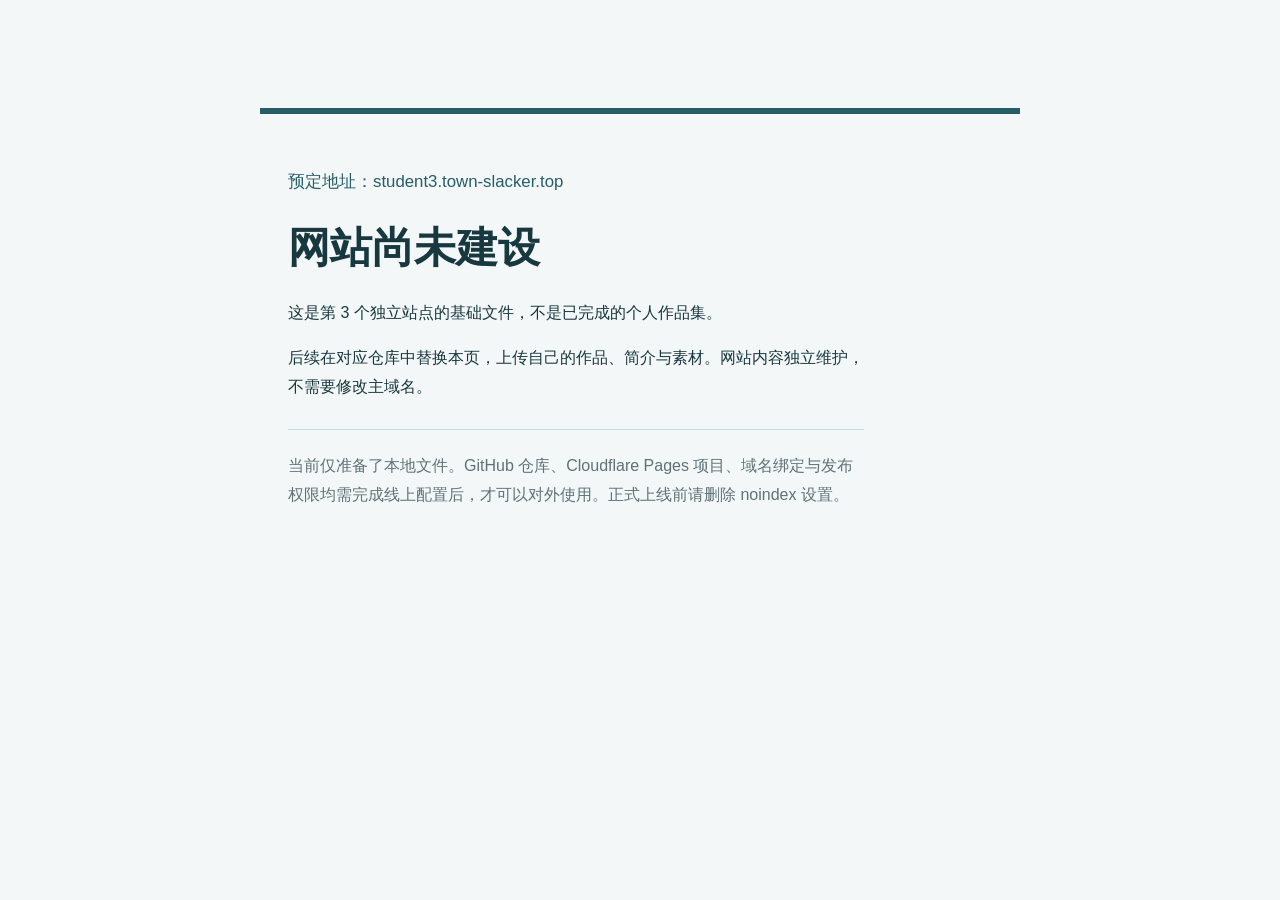
==== index.html @ 085acbd7 "Add index.html" ====
<!doctype html>
<html lang="zh-CN">
<head>
<meta charset="utf-8">
<meta name="viewport" content="width=device-width, initial-scale=1">
<meta name="robots" content="noindex, nofollow">
<title>student3 · 网站待建设</title>
<link rel="icon" href="data:image/svg+xml,%3Csvg xmlns='http://www.w3.org/2000/svg' viewBox='0 0 48 48'%3E%3Crect width='48' height='48' rx='8' fill='%23265d67'/%3E%3Cpath d='M14 14h20v20H14z' fill='%23e9f2f3'/%3E%3C/svg%3E">
<style>
:root{color-scheme:light;--ink:#183840;--muted:#5d7379;--accent:#265d67;--paper:#f3f7f7;--line:#cad9dc}
*{box-sizing:border-box}
body{margin:0;background:var(--paper);color:var(--ink);font-family:"Microsoft YaHei","PingFang SC",sans-serif;line-height:1.8}
main{max-width:760px;margin:12vh auto;padding:36px 28px;border-top:6px solid var(--accent)}
h1{font-size:clamp(1.7rem,5vw,2.6rem);line-height:1.3;margin:24px 0}
p{max-width:36em}.address{overflow-wrap:anywhere;font-size:1.05rem;color:var(--accent)}
.note{padding-top:22px;margin-top:28px;border-top:1px solid var(--line);color:var(--muted)}
@media(max-width:600px){main{margin:7vh 16px;padding:20px 8px}}
</style>
</head>
<body>
<main>
<p class="address">预定地址：student3.town-slacker.top</p>
<h1>网站尚未建设</h1>
<p>这是第 3 个独立站点的基础文件，不是已完成的个人作品集。</p>
<p>后续在对应仓库中替换本页，上传自己的作品、简介与素材。网站内容独立维护，不需要修改主域名。</p>
<p class="note">当前仅准备了本地文件。GitHub 仓库、Cloudflare Pages 项目、域名绑定与发布权限均需完成线上配置后，才可以对外使用。正式上线前请删除 noindex 设置。</p>
</main>
</body>
</html>
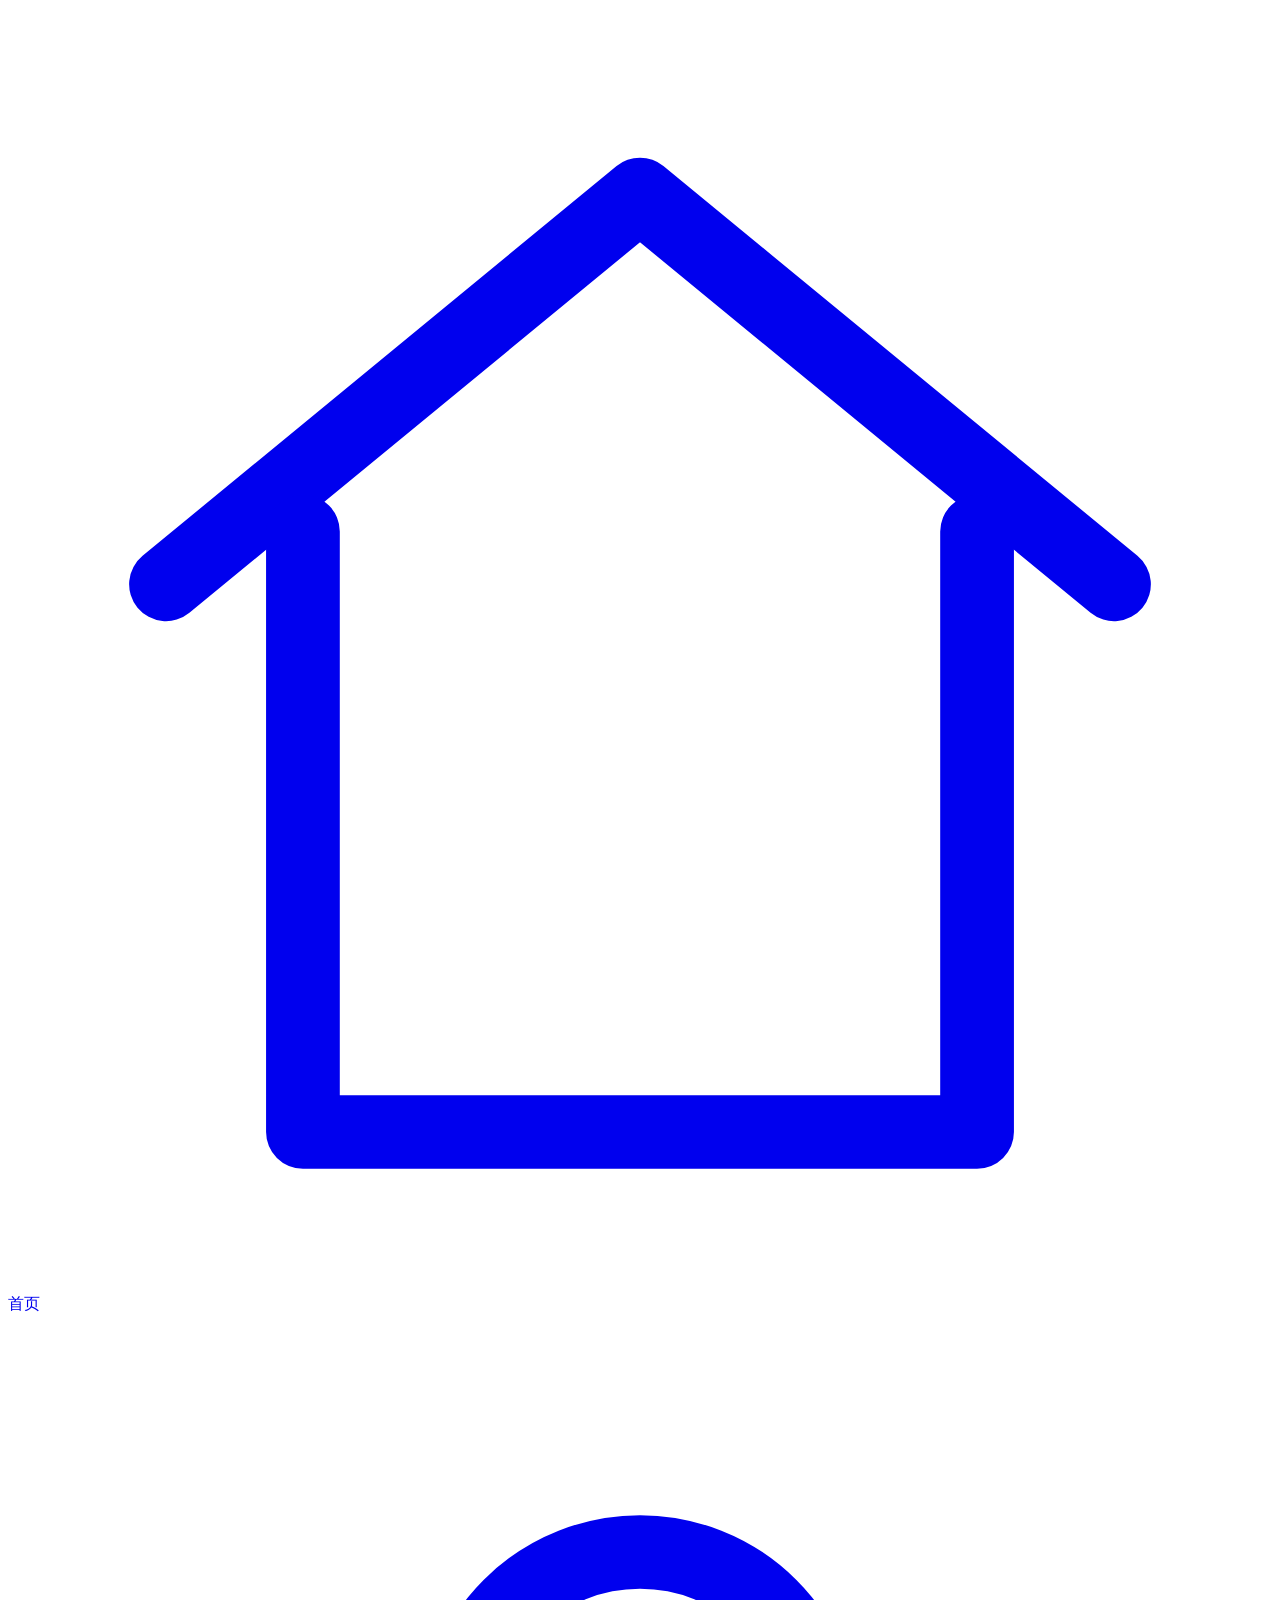
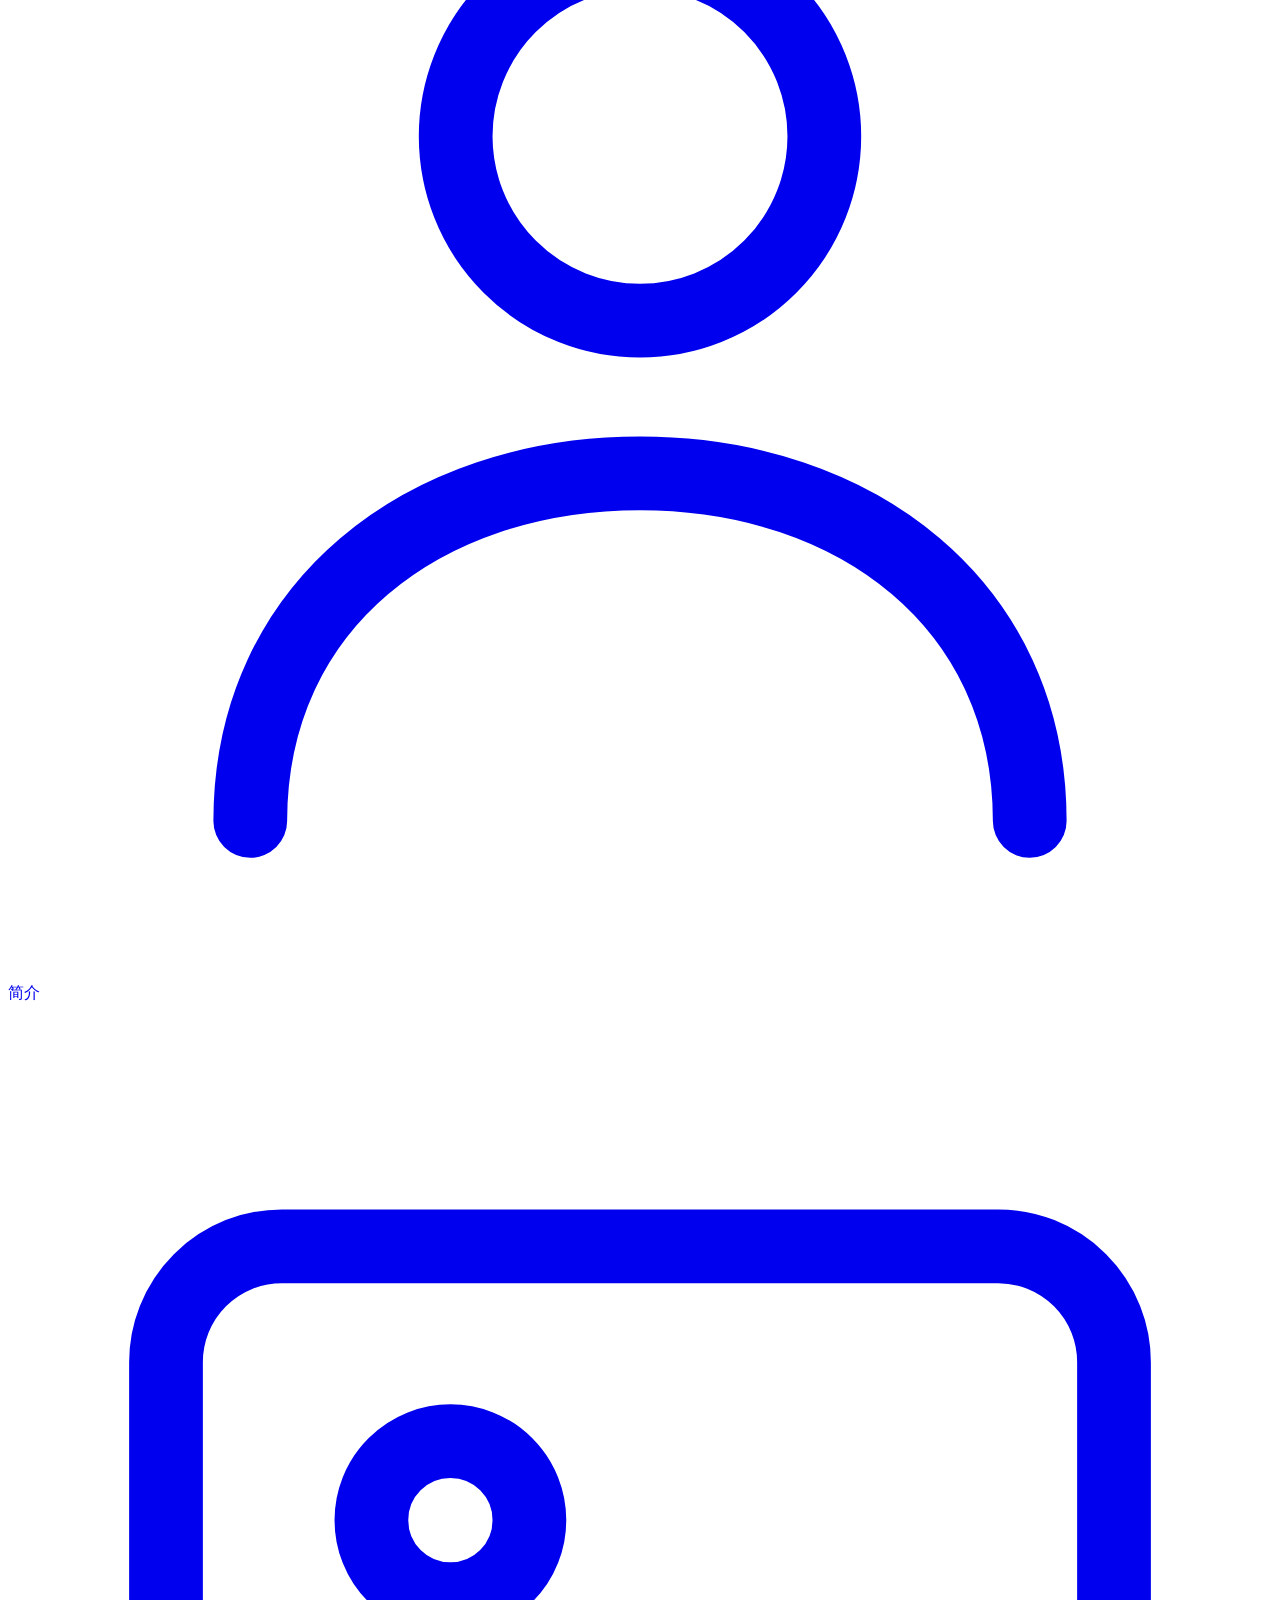
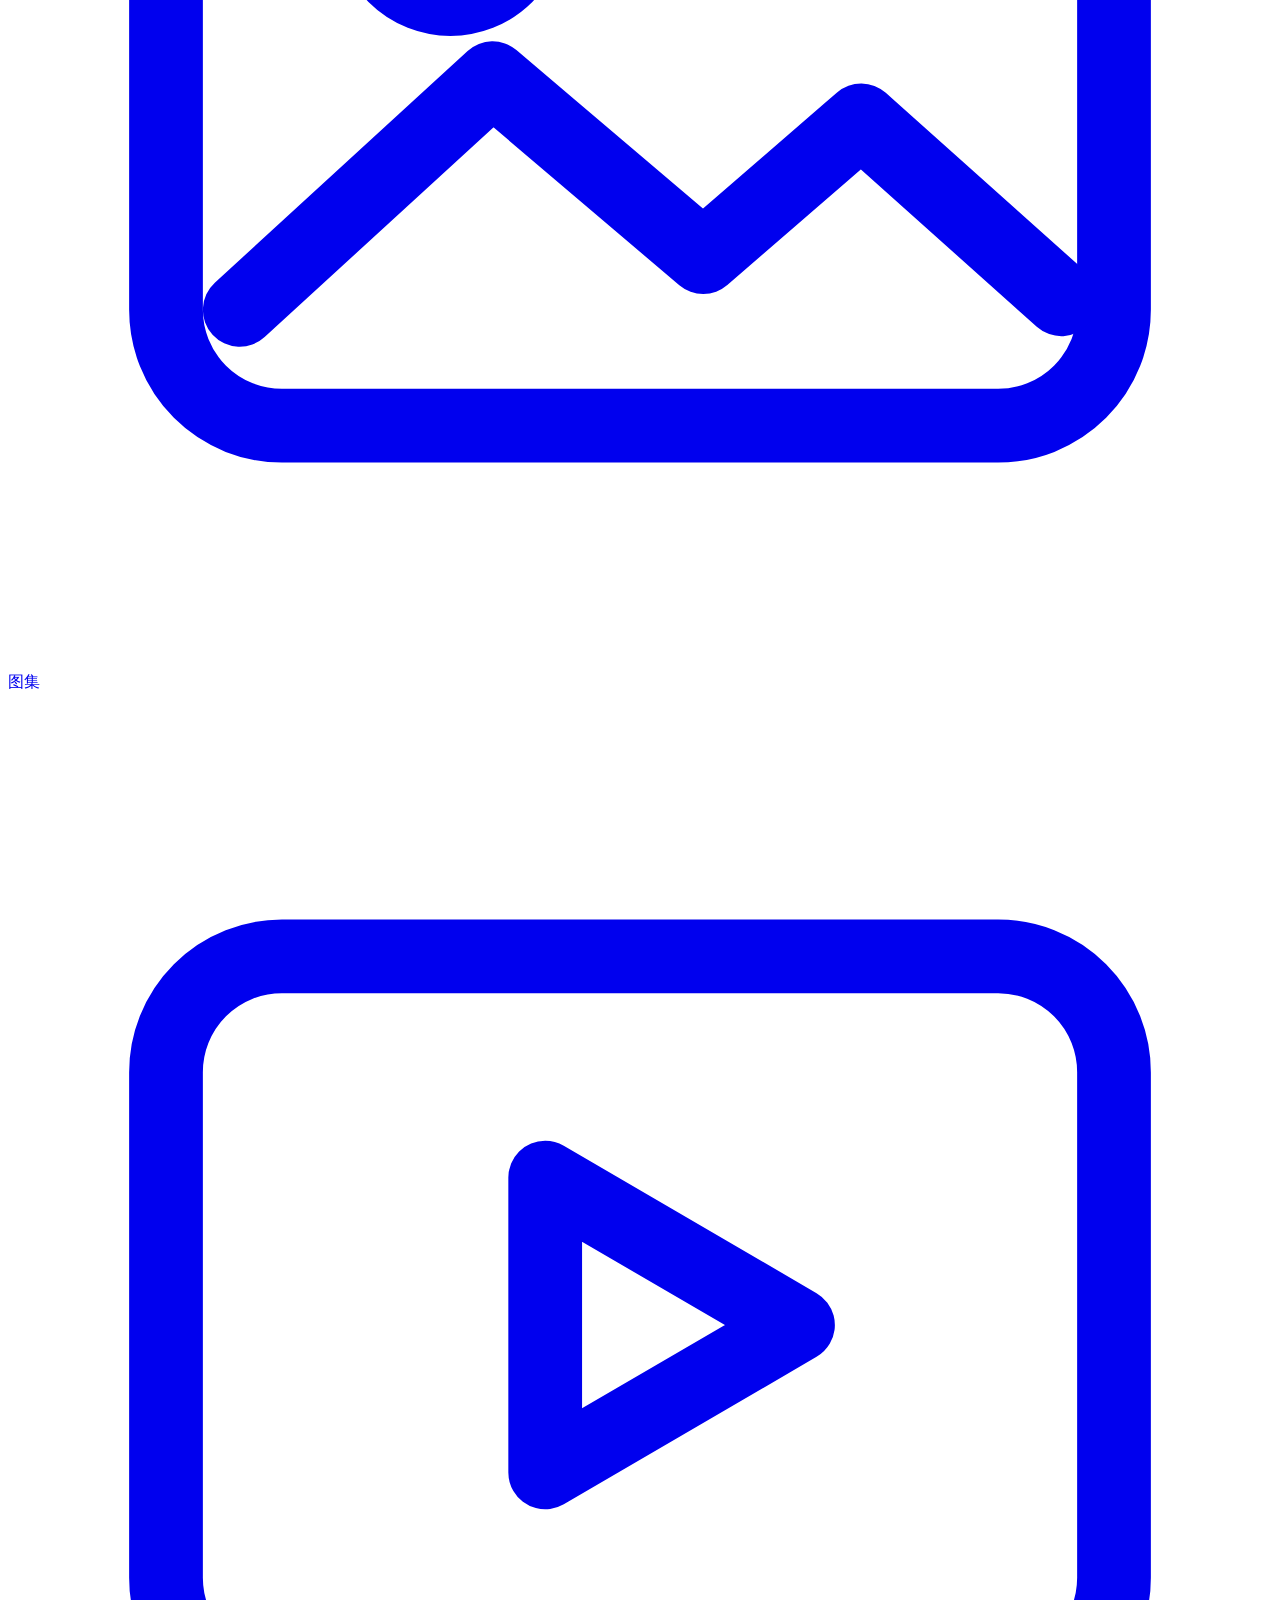
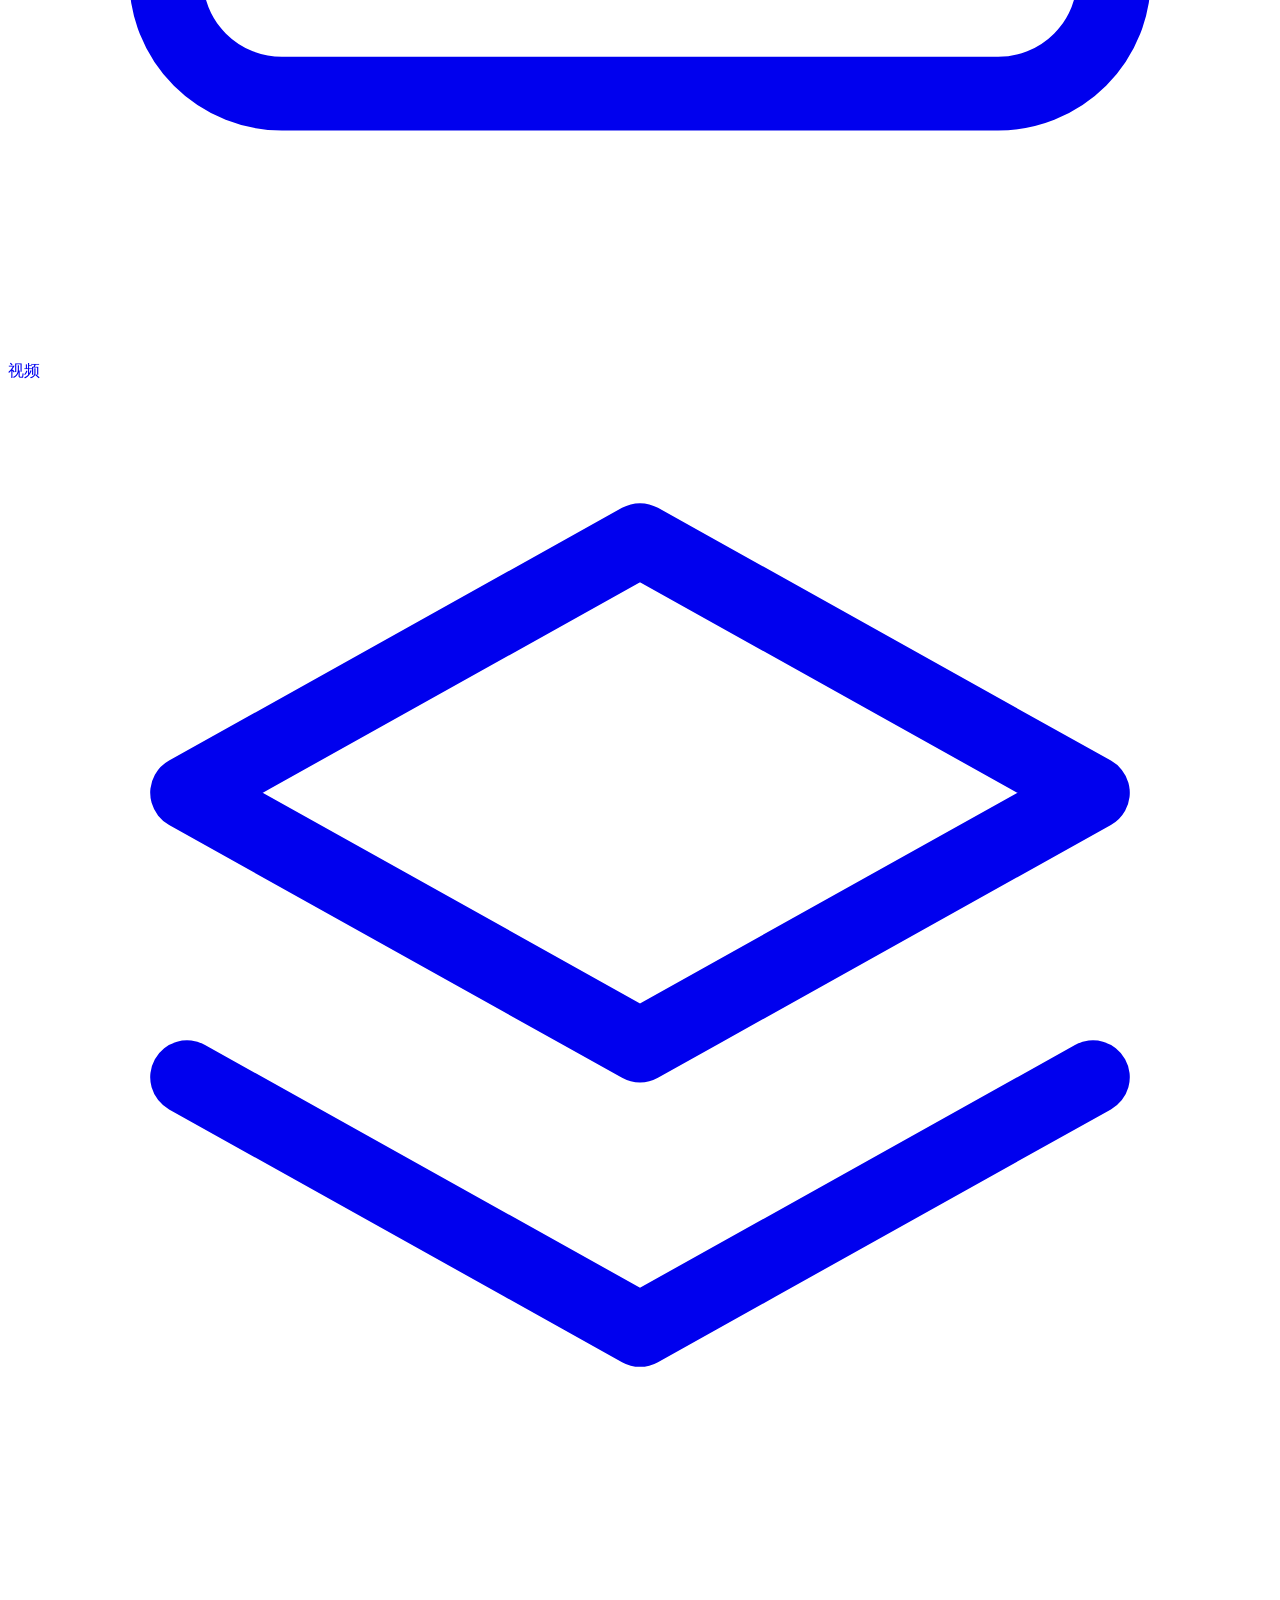
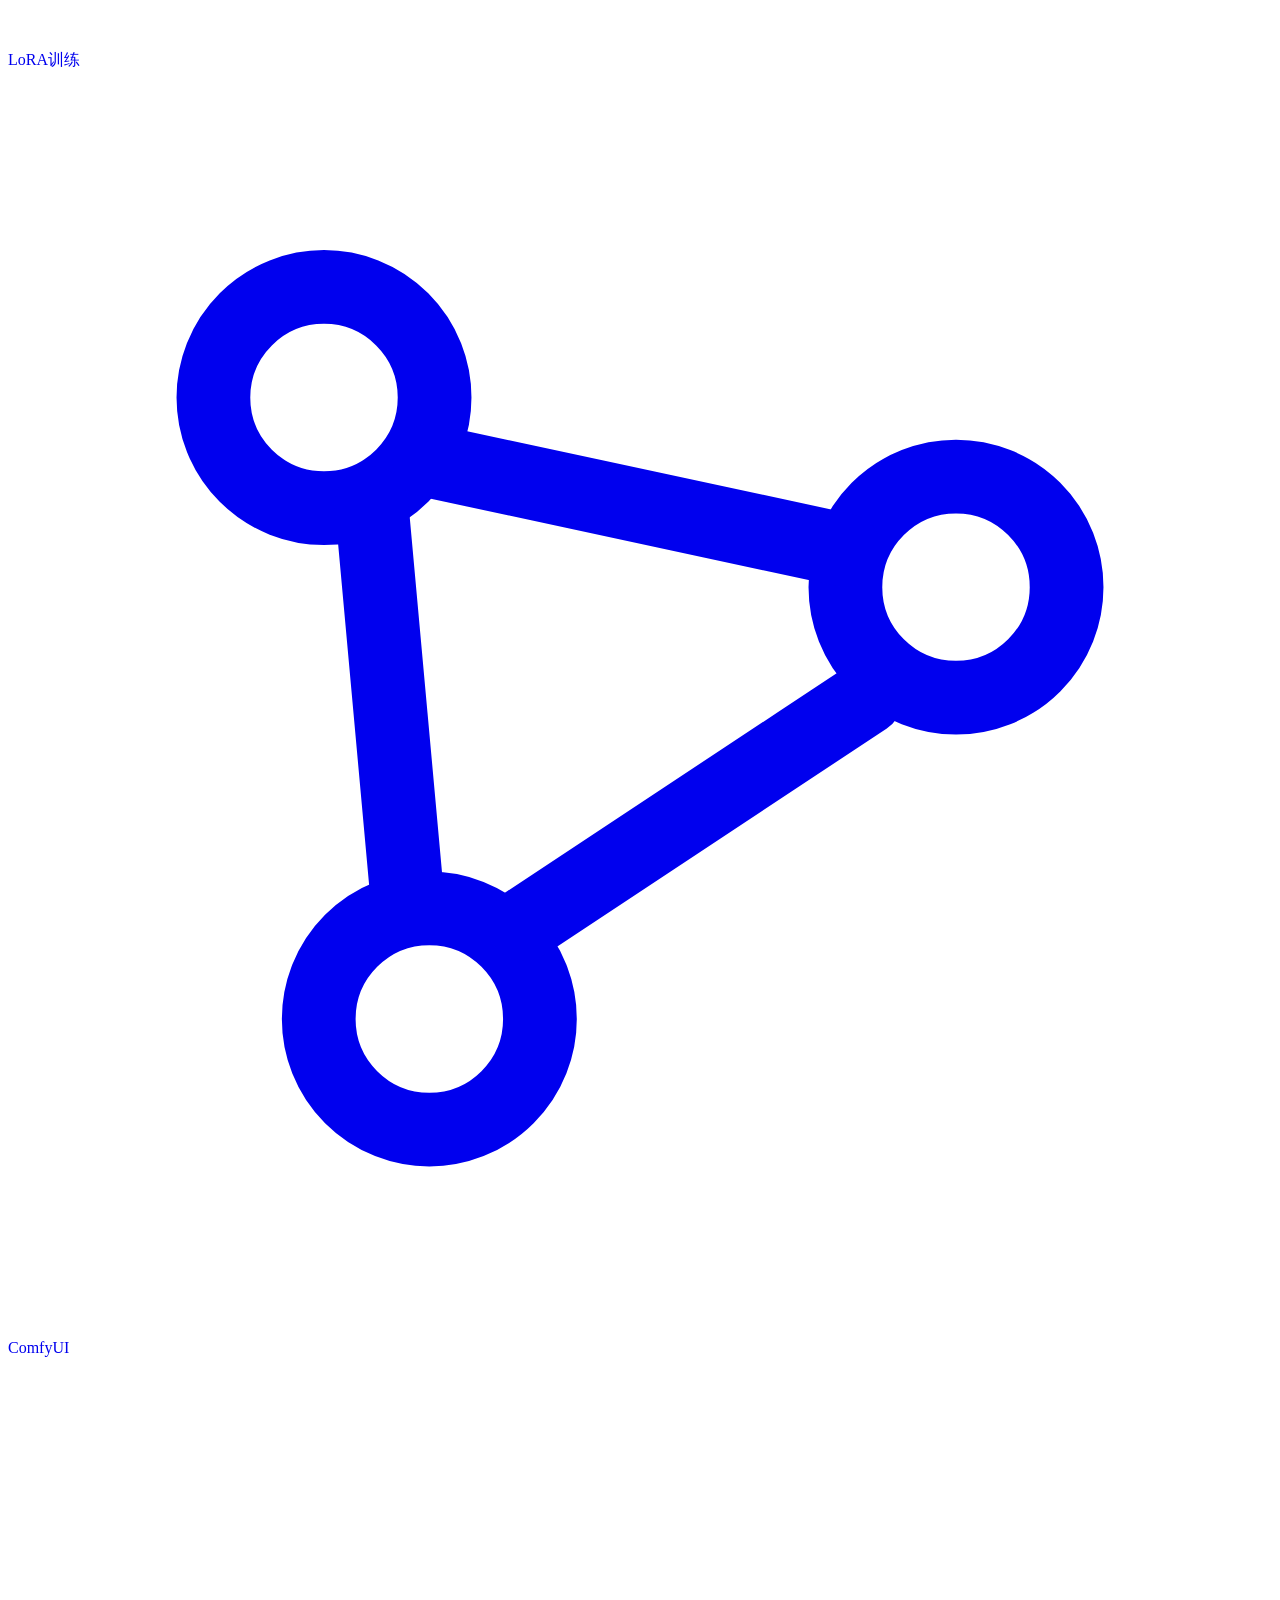
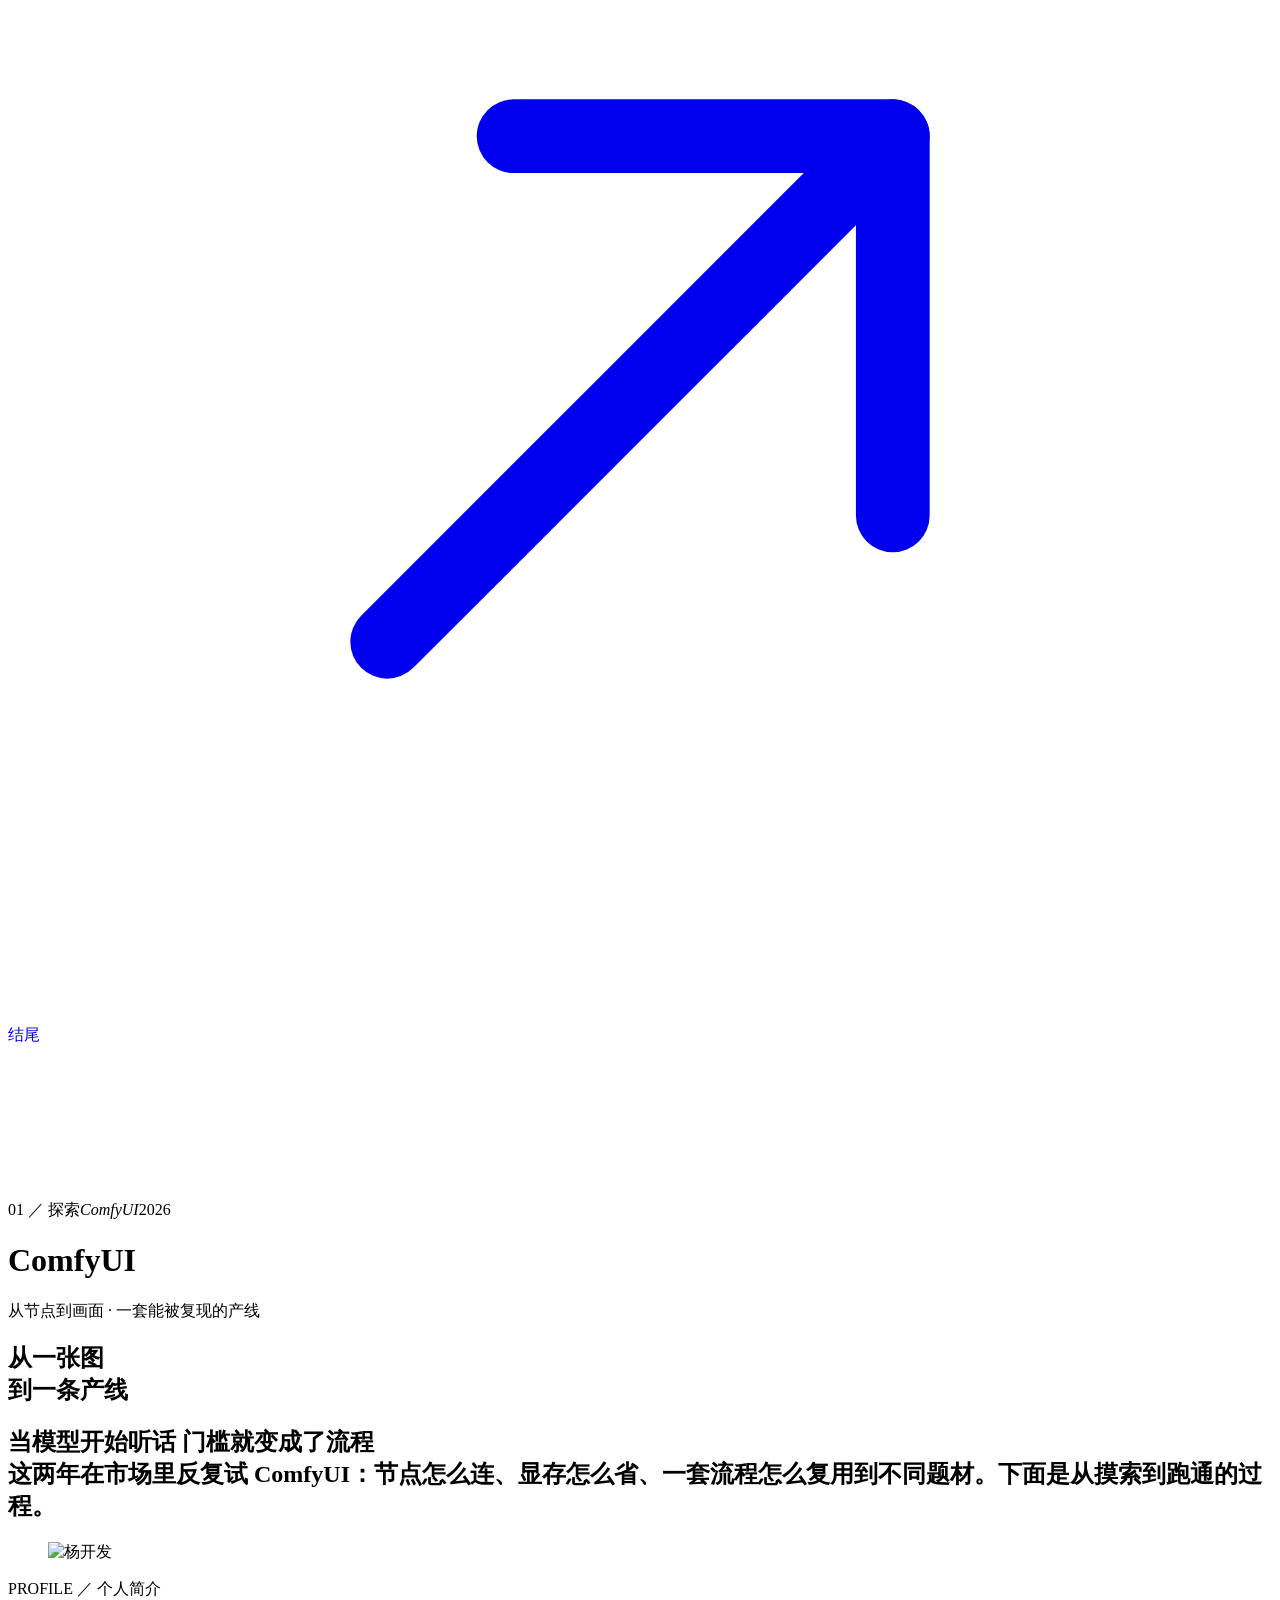
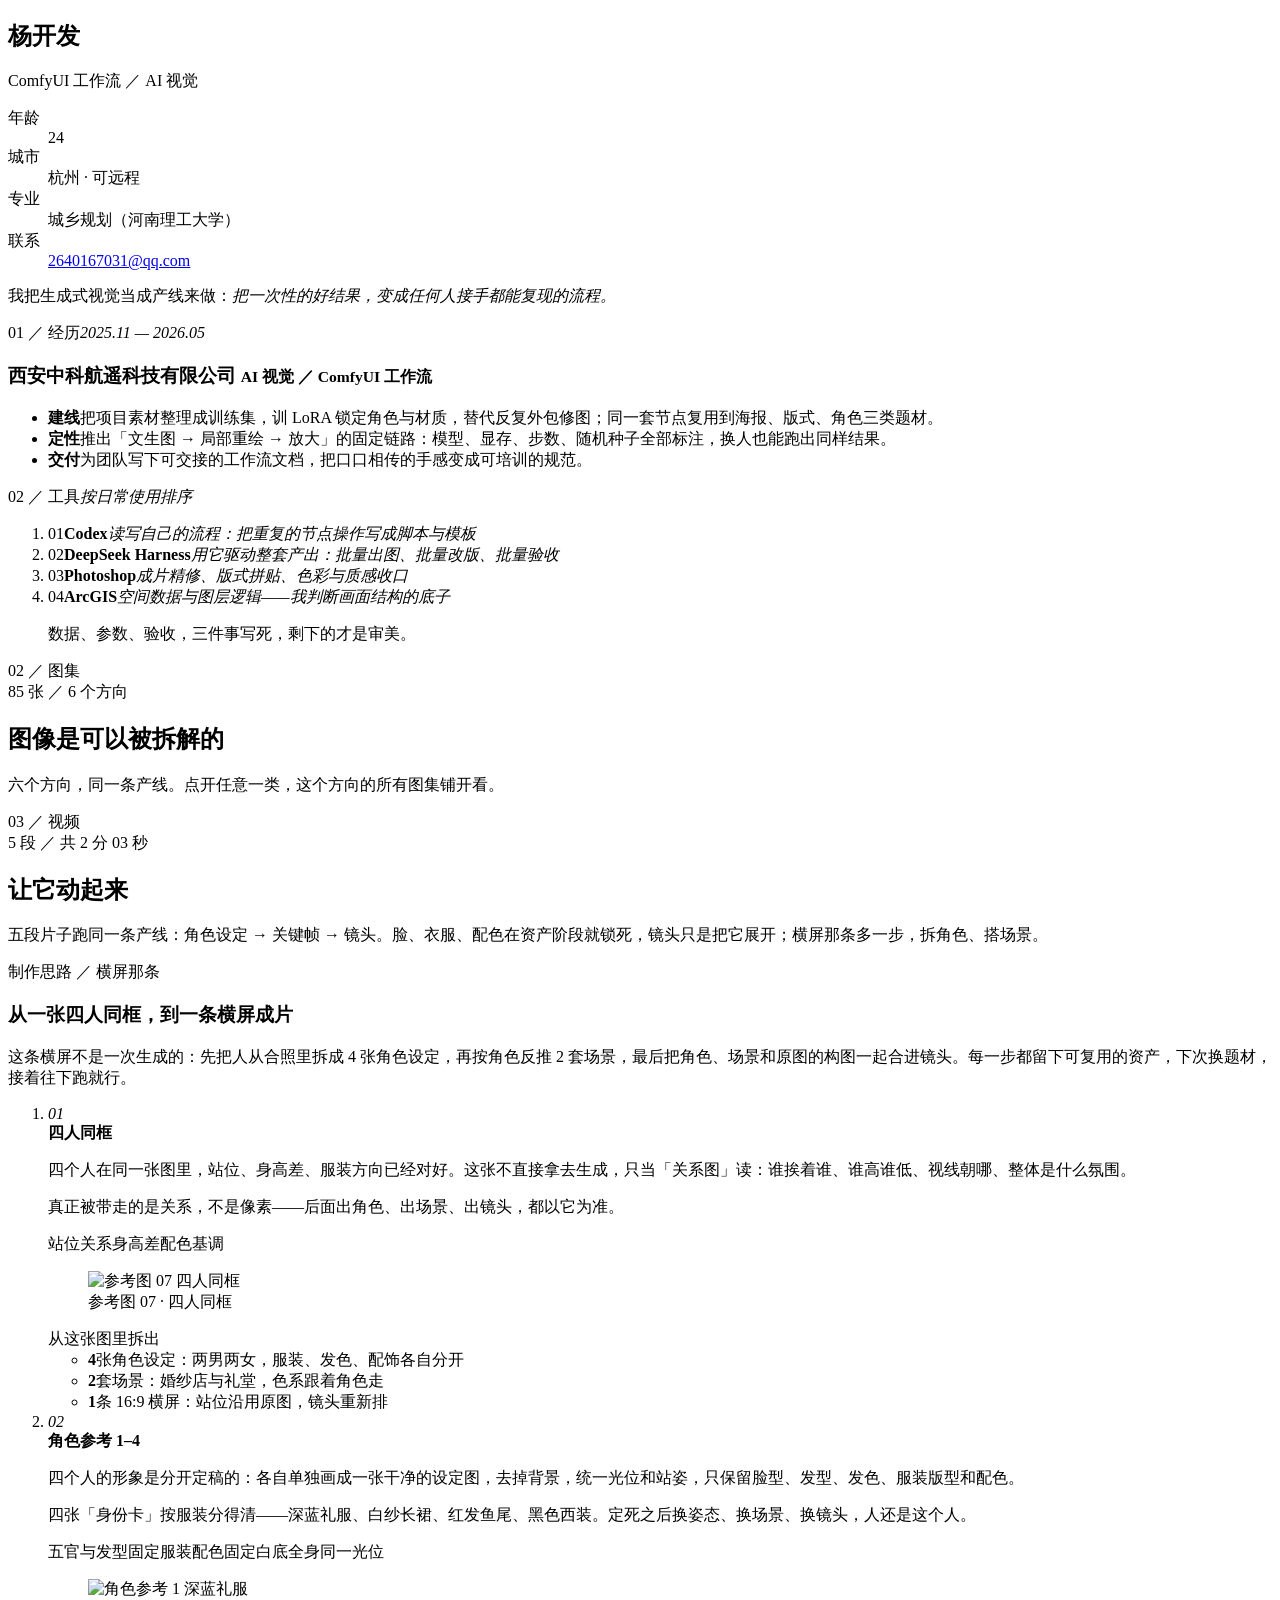
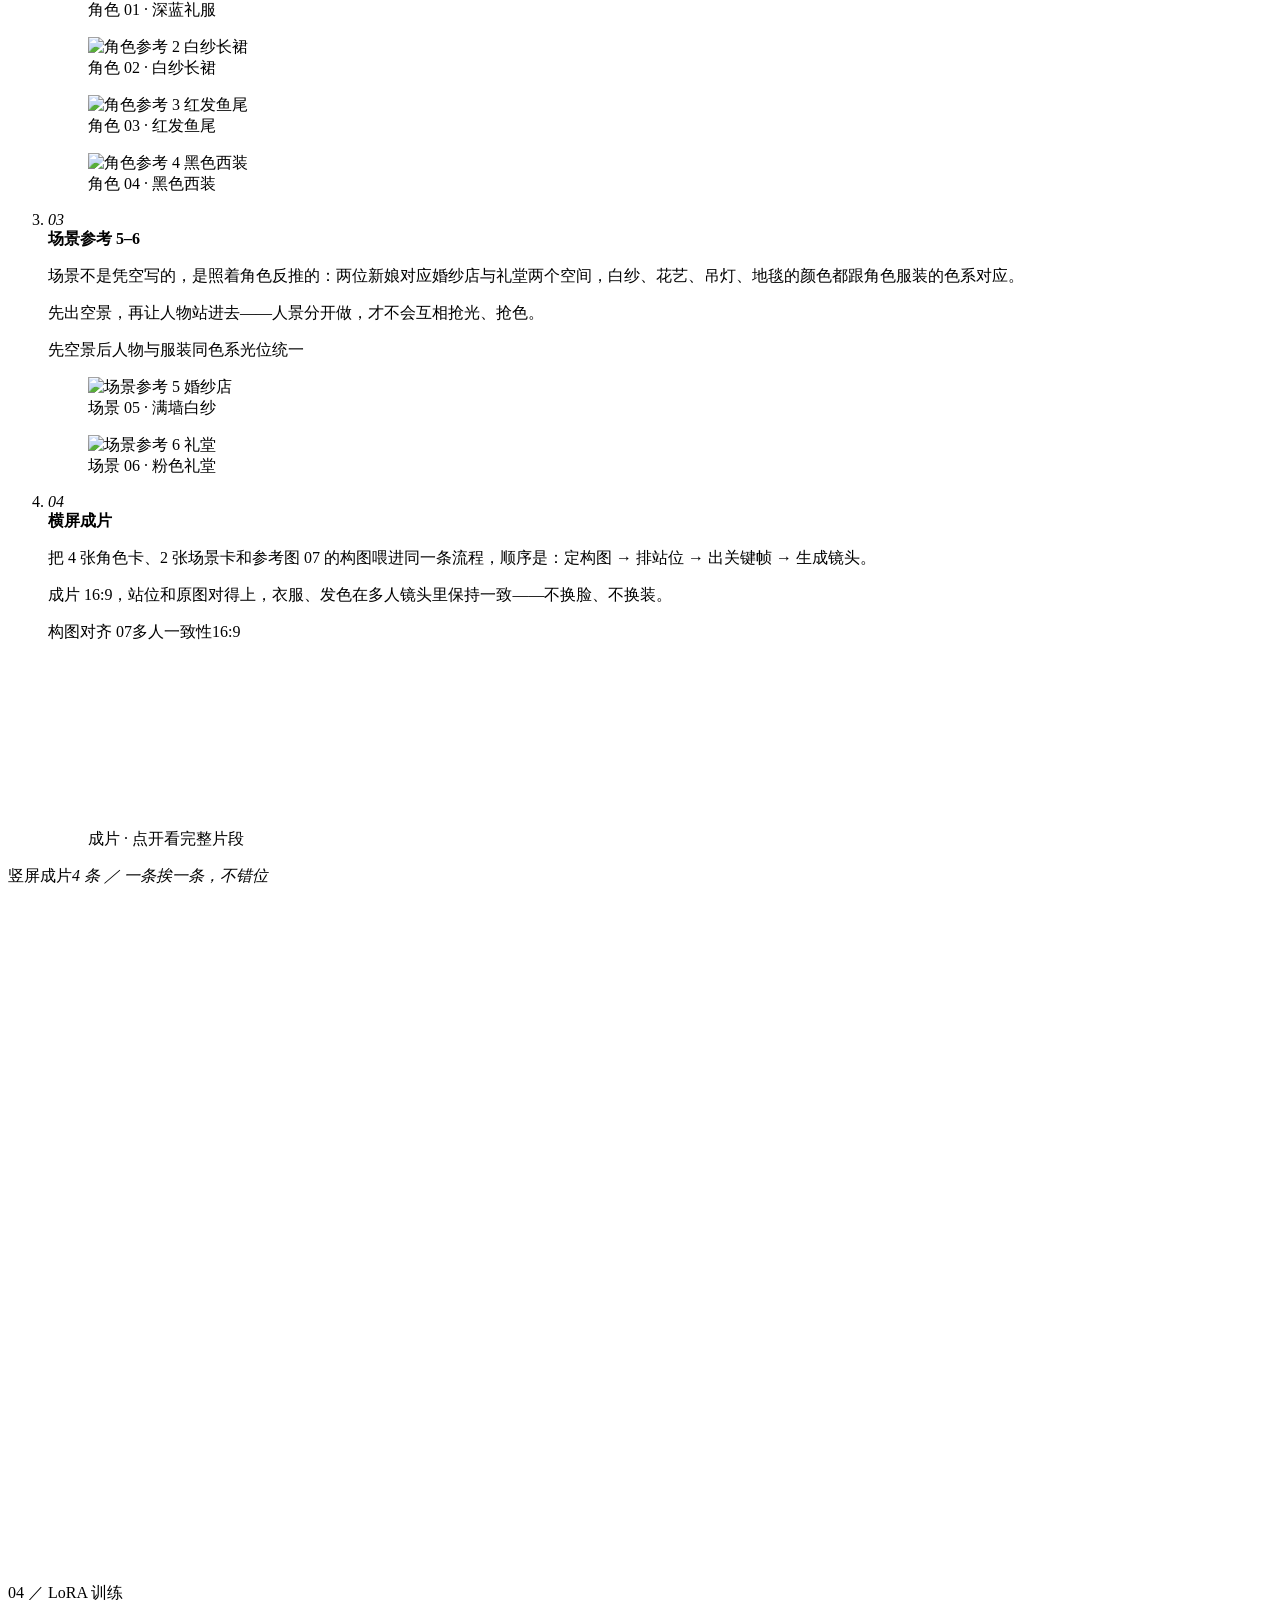
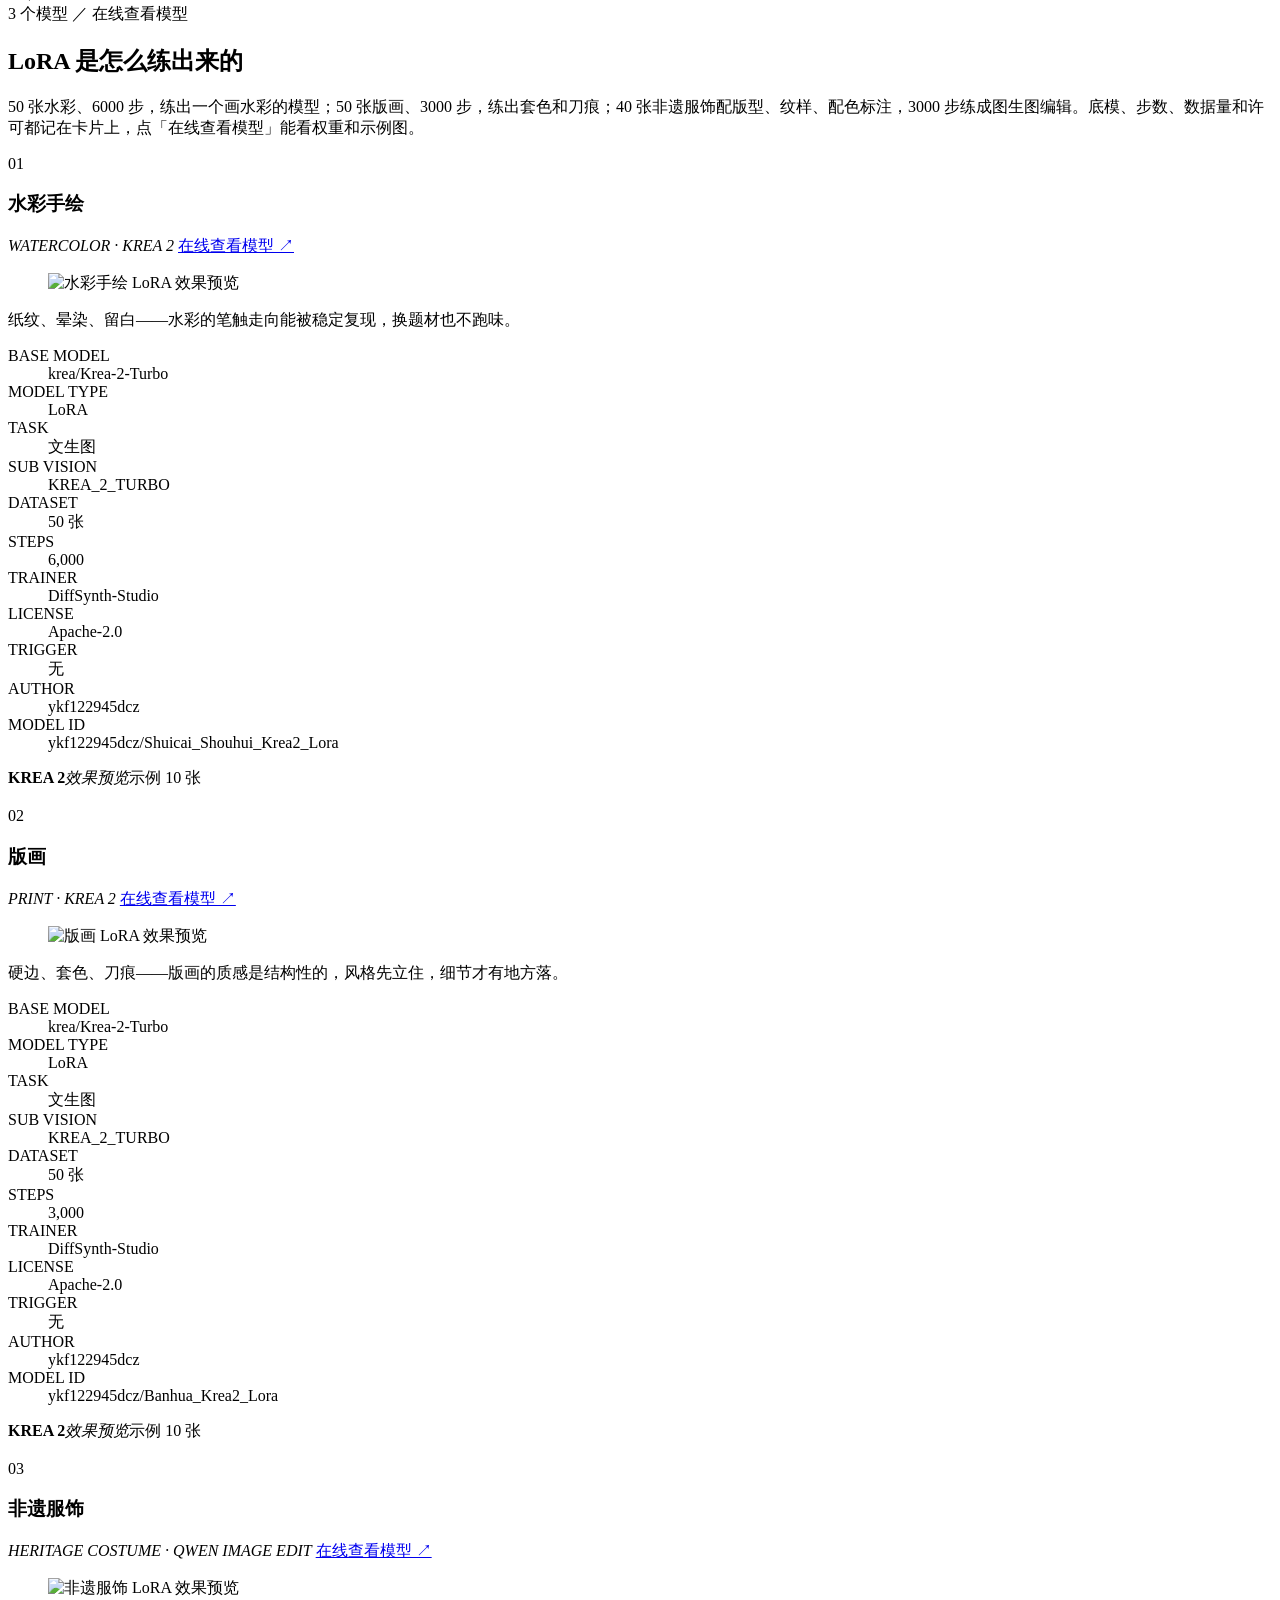
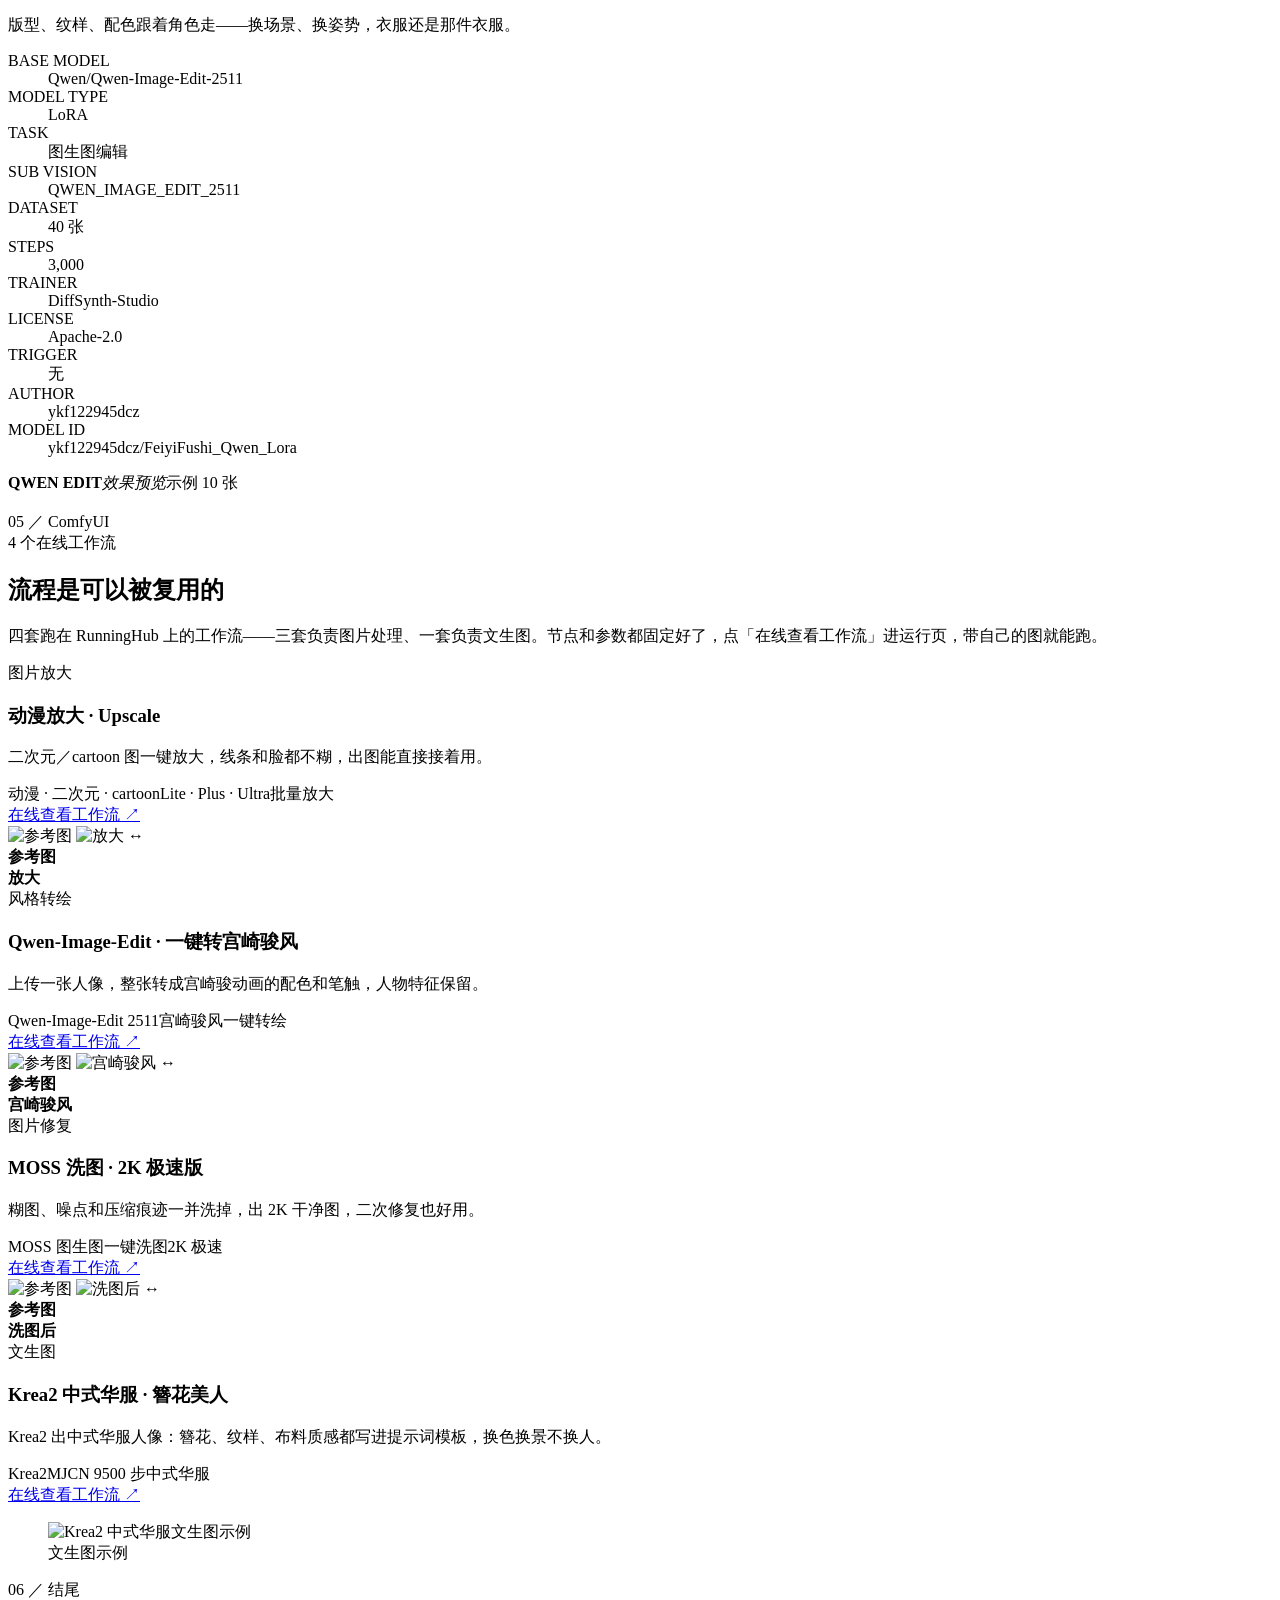
==== commit 6a9f13d9: "Update portfolio site" ====
--- a/index.html
+++ b/index.html
@@ -1,29 +1,443 @@
-<!doctype html>
-<html lang="zh-CN">
-<head>
-<meta charset="utf-8">
-<meta name="viewport" content="width=device-width, initial-scale=1">
-<meta name="robots" content="noindex, nofollow">
-<title>student3 · 网站待建设</title>
-<link rel="icon" href="data:image/svg+xml,%3Csvg xmlns='http://www.w3.org/2000/svg' viewBox='0 0 48 48'%3E%3Crect width='48' height='48' rx='8' fill='%23265d67'/%3E%3Cpath d='M14 14h20v20H14z' fill='%23e9f2f3'/%3E%3C/svg%3E">
-<style>
-:root{color-scheme:light;--ink:#183840;--muted:#5d7379;--accent:#265d67;--paper:#f3f7f7;--line:#cad9dc}
-*{box-sizing:border-box}
-body{margin:0;background:var(--paper);color:var(--ink);font-family:"Microsoft YaHei","PingFang SC",sans-serif;line-height:1.8}
-main{max-width:760px;margin:12vh auto;padding:36px 28px;border-top:6px solid var(--accent)}
-h1{font-size:clamp(1.7rem,5vw,2.6rem);line-height:1.3;margin:24px 0}
-p{max-width:36em}.address{overflow-wrap:anywhere;font-size:1.05rem;color:var(--accent)}
-.note{padding-top:22px;margin-top:28px;border-top:1px solid var(--line);color:var(--muted)}
-@media(max-width:600px){main{margin:7vh 16px;padding:20px 8px}}
-</style>
-</head>
-<body>
-<main>
-<p class="address">预定地址：student3.town-slacker.top</p>
-<h1>网站尚未建设</h1>
-<p>这是第 3 个独立站点的基础文件，不是已完成的个人作品集。</p>
-<p>后续在对应仓库中替换本页，上传自己的作品、简介与素材。网站内容独立维护，不需要修改主域名。</p>
-<p class="note">当前仅准备了本地文件。GitHub 仓库、Cloudflare Pages 项目、域名绑定与发布权限均需完成线上配置后，才可以对外使用。正式上线前请删除 noindex 设置。</p>
-</main>
-</body>
-</html>
+<!DOCTYPE html><!-- This site was created in Webflow. https://webflow.com --><!-- Last Published: Sun Nov 01 2026 21:32:20 GMT+0000 (Coordinated Universal Time) --><html data-wf-domain="omnerat-template.webflow.io" data-wf-page="69d61b912d27b4a53110043c" data-wf-site="69d61b912d27b4a531100460" lang="en"><head><meta charset="utf-8"/><title>Studio© — Portfolio</title><meta content="Studio© is a refined Webflow template crafted to showcase your work with clarity, structure, and intentional motion." name="description"/><meta content="Studio© - Webflow HTML website template" property="og:title"/><meta content="Studio© is a refined Webflow template crafted to showcase your work with clarity, structure, and intentional motion." property="og:description"/><meta content="https://cdn.prod.website-files.com/69d61b912d27b4a531100460/69e0c36503affcec815df52b_thumb.jpg" property="og:image"/><meta content="Studio© - Webflow HTML website template" name="twitter:title"/><meta content="Studio© is a refined Webflow template crafted to showcase your work with clarity, structure, and intentional motion." name="twitter:description"/><meta property="og:type" content="website"/><meta content="summary_large_image" name="twitter:card"/><meta content="width=device-width, initial-scale=1" name="viewport"/><meta content="Webflow" name="generator"/><link rel="stylesheet" href="assets/css/shared.css">
+<link rel="stylesheet" href="assets/css/clone.css?v=89"><link rel="stylesheet" href="assets/css/v5.css?v=2"><link rel="stylesheet" href="assets/css/v6.css?v=67"><link href="assets/img/logo-small.jpg" rel="shortcut icon" type="image/x-icon"/><link href="assets/img/logo.png" rel="apple-touch-icon"/>
+
+
+
+<style>
+
+  html, body {
+  -webkit-font-smoothing: antialiased;
+  -moz-osx-font-smoothing: grayscale;
+  text-rendering: optimizeLegibility;
+}
+  
+  /* Show grid on page load (it's set to display none in Webflow) */
+.transition{ display: grid; }
+
+/* Hide grid in the editor */
+.w-editor .transition{ display: none; }
+  
+.nav-text,
+.button-text {
+  display: inline-block;
+  min-width: max-content;
+  white-space: nowrap;
+}
+</style> +</head><body><div class="fixed-element"><div data-w-id="ba0931a8-980e-89d4-01ec-0d3eb268380f" style="opacity:0" class="blur-effect"></div><div data-animation="default" class="navbar w-nav" data-easing2="ease" data-easing="ease" data-collapse="medium" data-w-id="9837f6c3-9169-b539-158a-ed2948b3ef44" role="banner" data-duration="400" id="Top" data-wf--navigation--variant="base"><div id="w-node-_9837f6c3-9169-b539-158a-ed2948b3ef48-48b3ef44" class="last-part"><div class="make-grid hide-mobile"><nav role="navigation" class="nav-menu w-nav-menu"><a href="index.html" class="nav-link w-inline-block w--current"><svg class="nav-ico" viewBox="0 0 24 24" fill="none" stroke="currentColor" stroke-width="1.4" stroke-linecap="round" stroke-linejoin="round" aria-hidden="true"><path d="M3 10.6 12 3.2l9 7.4"/><path d="M5.6 9.6V21h12.8V9.6"/></svg><div class="nav-text">首页</div></a><a href="index.html#meet" class="nav-link w-inline-block"><svg class="nav-ico" viewBox="0 0 24 24" fill="none" stroke="currentColor" stroke-width="1.4" stroke-linecap="round" stroke-linejoin="round" aria-hidden="true"><circle cx="12" cy="8" r="3.5"/><path d="M4.6 21c0-4.1 3.3-6.6 7.4-6.6s7.4 2.5 7.4 6.6"/></svg><div class="nav-text">简介</div></a><a href="index.html#works" class="nav-link w-inline-block"><svg class="nav-ico" viewBox="0 0 24 24" fill="none" stroke="currentColor" stroke-width="1.4" stroke-linecap="round" stroke-linejoin="round" aria-hidden="true"><rect x="3" y="4.6" width="18" height="14.8" rx="2.2"/><circle cx="8.4" cy="9.8" r="1.5"/><path d="m4.4 17.2 4.8-4.4 4 3.4 3-2.6 3.8 3.4"/></svg><div class="nav-text">图集</div></a><a href="index.html#motion" class="nav-link w-inline-block"><svg class="nav-ico" viewBox="0 0 24 24" fill="none" stroke="currentColor" stroke-width="1.4" stroke-linecap="round" stroke-linejoin="round" aria-hidden="true"><rect x="3" y="5" width="18" height="14" rx="2.2"/><path d="m10.2 9.2 4.8 2.8-4.8 2.8z"/></svg><div class="nav-text">视频</div></a><a href="index.html#lora" class="nav-link w-inline-block"><svg class="nav-ico" viewBox="0 0 24 24" fill="none" stroke="currentColor" stroke-width="1.4" stroke-linecap="round" stroke-linejoin="round" aria-hidden="true"><path d="m12 3 8.6 4.8L12 12.6 3.4 7.8 12 3Z"/><path d="m3.4 13.2 8.6 4.8 8.6-4.8"/></svg><div class="nav-text">LoRA训练</div></a><a href="index.html#comfyui" class="nav-link w-inline-block"><svg class="nav-ico" viewBox="0 0 24 24" fill="none" stroke="currentColor" stroke-width="1.4" stroke-linecap="round" stroke-linejoin="round" aria-hidden="true"><circle cx="6" cy="6.2" r="2.1"/><circle cx="18" cy="9.8" r="2.1"/><circle cx="8" cy="18" r="2.1"/><path d="M8 7.4 15.9 9.1M6.9 8.2l.7 7.7M16.3 11.9l-6.5 4.3"/></svg><div class="nav-text">ComfyUI</div></a><a href="index.html#end" class="nav-link w-inline-block"><svg class="nav-ico" viewBox="0 0 24 24" fill="none" stroke="currentColor" stroke-width="1.4" stroke-linecap="round" stroke-linejoin="round" aria-hidden="true"><path d="M7.2 16.8 16.8 7.2"/><path d="M9.6 7.2h7.2v7.2"/></svg><div class="nav-text">结尾</div></a></nav></div><div class="last-item"><div class="menu-button w-nav-button"><div data-is-ix2-target="1" class="lottie-white" data-w-id="9837f6c3-9169-b539-158a-ed2948b3ef53" data-animation-type="lottie" data-src="assets/json/hamburger-animation.json" data-loop="0" data-direction="1" data-autoplay="0" data-renderer="svg" data-default-duration="0" data-duration="1.5015014403440954" data-loading="eager"></div></div></div></div></div></div><div class="bgfx" aria-hidden="true">
+  <div class="bgfx__sky"></div>
+  <canvas class="bgfx__stars"></canvas>
+  <div class="bgfx__veil"></div>
+</div>
+<div class="main-content"><div class="main-hero-wrapper"><div class="hero-main"><div class="hero-image with-image hero-space" data-hero-slot="3d">
+<div class="space__camera">
+<div class="space__sky"></div>
+</div>
+<div class="space__nebula"></div>
+<div class="space__astro" aria-hidden="true"></div>
+<div class="space__vig"></div>
+</div><div class="container for-hero">
+  <div class="hero-line"><span>01 ／ 探索</span><i>ComfyUI</i><span>2026</span></div>
+  <h1 class="logo-big" data-text="ComfyUI">ComfyUI</h1>
+  <p class="hero-sub">从节点到画面 · 一套能被复现的产线</p>
+</div><div class="container absolute _100"><div class="bottom-grid"><div><h2 class="h2 _02 big">从一张图<br/>到一条产线</h2></div><div id="w-node-_3d052635-e052-89e0-c157-462c38f80e17-3110043c"><h2 class="h2 _01"><span class="hero-oneline">当模型开始听话 门槛就变成了流程</span><br/><span class="gray-color">这两年在市场里反复试 ComfyUI：节点怎么连、显存怎么省、一套流程怎么复用到不同题材。下面是从摸索到跑通的过程。</span></h2></div></div></div></div></div><div data-w-id="38d4477e-1853-8c35-ea4f-9aa9a42bb615"></div><div id="meet" class="content-effect _02">
+<div class="bio2">
+  <aside class="bio2__side">
+    <figure class="bio2__portrait"><img src="assets/img/portrait-me.jpg" alt="杨开发"></figure>
+    <div class="bio2__id">
+      <span class="bio2__kicker">PROFILE ／ 个人简介</span>
+      <h2 class="bio2__name">杨开发</h2>
+      <p class="bio2__role">ComfyUI 工作流 ／ AI 视觉</p>
+      <dl class="bio2__meta">
+        <div><dt>年龄</dt><dd>24</dd></div>
+        <div><dt>城市</dt><dd>杭州 · 可远程</dd></div>
+        <div><dt>专业</dt><dd>城乡规划（河南理工大学）</dd></div>
+        <div><dt>联系</dt><dd><a href="mailto:2640167031@qq.com">2640167031@qq.com</a></dd></div>
+      </dl>
+    </div>
+  </aside>
+
+  <div class="bio2__main">
+    <p class="bio2__lede">我把生成式视觉当成产线来做：<em>把一次性的好结果，变成任何人接手都能复现的流程。</em></p>
+
+    <section class="bio2__block">
+      <header class="bio2__bhead"><span>01 ／ 经历</span><i>2025.11 — 2026.05</i></header>
+      <h3>西安中科航遥科技有限公司 <small>AI 视觉 ／ ComfyUI 工作流</small></h3>
+      <ul class="bio2__list">
+        <li><b>建线</b>把项目素材整理成训练集，训 LoRA 锁定角色与材质，替代反复外包修图；同一套节点复用到海报、版式、角色三类题材。</li>
+        <li><b>定性</b>推出「文生图 → 局部重绘 → 放大」的固定链路：模型、显存、步数、随机种子全部标注，换人也能跑出同样结果。</li>
+        <li><b>交付</b>为团队写下可交接的工作流文档，把口口相传的手感变成可培训的规范。</li>
+      </ul>
+    </section>
+
+    <section class="bio2__block">
+      <header class="bio2__bhead"><span>02 ／ 工具</span><i>按日常使用排序</i></header>
+      <ol class="bio2__tools">
+        <li><span class="bio2__tn">01</span><b>Codex</b><i>读写自己的流程：把重复的节点操作写成脚本与模板</i></li>
+        <li><span class="bio2__tn">02</span><b>DeepSeek Harness</b><i>用它驱动整套产出：批量出图、批量改版、批量验收</i></li>
+        <li><span class="bio2__tn">03</span><b>Photoshop</b><i>成片精修、版式拼贴、色彩与质感收口</i></li>
+        <li><span class="bio2__tn">04</span><b>ArcGIS</b><i>空间数据与图层逻辑——我判断画面结构的底子</i></li>
+      </ol>
+    </section>
+
+    <blockquote class="bio2__quote">
+      数据、参数、验收，三件事写死，剩下的才是审美。
+    </blockquote>
+  </div>
+</div>
+</div><div data-w-id="d9b97305-ff86-510a-5549-711d93bf6273"></div><div id="works" class="content-effect _01">
+<header class="secx__head">
+  <div class="secx__label">02 ／ 图集</div>
+  <div class="secx__meta">85 张 ／ 6 个方向</div>
+</header>
+<h2 class="secx__title">图像是可以被拆解的</h2>
+<p class="secx__lead">六个方向，同一条产线。点开任意一类，这个方向的所有图集铺开看。</p>
+<div class="pf" id="catgrid"></div>
+</div>
+<div data-w-id="05297b9e-94fc-2baa-36f0-90a27cb0a5d5"></div><div id="motion" class="content-effect _03">
+<header class="secx__head">
+  <div class="secx__label">03 ／ 视频</div>
+  <div class="secx__meta">5 段 ／ 共 2 分 03 秒</div>
+</header>
+<h2 class="secx__title">让它动起来</h2>
+<p class="secx__lead">五段片子跑同一条产线：角色设定 → 关键帧 → 镜头。脸、衣服、配色在资产阶段就锁死，镜头只是把它展开；横屏那条多一步，拆角色、搭场景。</p>
+
+<section class="flow" aria-label="横屏视频的制作思路">
+  <header class="flow__head">
+    <span class="flow__k">制作思路 ／ 横屏那条</span>
+    <h3 class="flow__t">从一张四人同框，到一条横屏成片</h3>
+    <p class="flow__intro">这条横屏不是一次生成的：先把人从合照里拆成 4 张角色设定，再按角色反推 2 套场景，最后把角色、场景和原图的构图一起合进镜头。每一步都留下可复用的资产，下次换题材，接着往下跑就行。</p>
+  </header>
+  <ol class="flow__list">
+    <li class="flow__step">
+      <span class="flow__rail" aria-hidden="true"><i>01</i></span>
+      <div class="flow__side">
+        <b>四人同框</b>
+        <p>四个人在同一张图里，站位、身高差、服装方向已经对好。这张不直接拿去生成，只当「关系图」读：谁挨着谁、谁高谁低、视线朝哪、整体是什么氛围。</p>
+        <p>真正被带走的是关系，不是像素——后面出角色、出场景、出镜头，都以它为准。</p>
+        <div class="flow__chips"><span>站位关系</span><span>身高差</span><span>配色基调</span></div>
+      </div>
+      <div class="flow__media flow__media--one">
+        <figure class="flow__cell"><div class="flow__ph"><img src="assets/img/flow-7-group.jpg" alt="参考图 07 四人同框" loading="lazy"/></div><figcaption>参考图 07 · 四人同框</figcaption></figure>
+        <div class="flow__note flow__note--cards">
+          <span class="flow__noteK">从这张图里拆出</span>
+          <ul>
+            <li><b>4</b><span>张角色设定：两男两女，服装、发色、配饰各自分开</span></li>
+            <li><b>2</b><span>套场景：婚纱店与礼堂，色系跟着角色走</span></li>
+            <li><b>1</b><span>条 16:9 横屏：站位沿用原图，镜头重新排</span></li>
+          </ul>
+        </div>
+      </div>
+    </li>
+    <li class="flow__step">
+      <span class="flow__rail" aria-hidden="true"><i>02</i></span>
+      <div class="flow__side">
+        <b>角色参考 1–4</b>
+        <p>四个人的形象是分开定稿的：各自单独画成一张干净的设定图，去掉背景，统一光位和站姿，只保留脸型、发型、发色、服装版型和配色。</p>
+        <p>四张「身份卡」按服装分得清——深蓝礼服、白纱长裙、红发鱼尾、黑色西装。定死之后换姿态、换场景、换镜头，人还是这个人。</p>
+        <div class="flow__chips"><span>五官与发型固定</span><span>服装配色固定</span><span>白底全身</span><span>同一光位</span></div>
+      </div>
+      <div class="flow__media flow__media--four">
+        <figure class="flow__cell"><div class="flow__ph"><img src="assets/img/flow-char-1.jpg" alt="角色参考 1 深蓝礼服" loading="lazy"/></div><figcaption>角色 01 · 深蓝礼服</figcaption></figure>
+        <figure class="flow__cell"><div class="flow__ph"><img src="assets/img/flow-char-2.jpg" alt="角色参考 2 白纱长裙" loading="lazy"/></div><figcaption>角色 02 · 白纱长裙</figcaption></figure>
+        <figure class="flow__cell"><div class="flow__ph"><img src="assets/img/flow-char-3.jpg" alt="角色参考 3 红发鱼尾" loading="lazy"/></div><figcaption>角色 03 · 红发鱼尾</figcaption></figure>
+        <figure class="flow__cell"><div class="flow__ph"><img src="assets/img/flow-char-4.jpg" alt="角色参考 4 黑色西装" loading="lazy"/></div><figcaption>角色 04 · 黑色西装</figcaption></figure>
+      </div>
+    </li>
+    <li class="flow__step">
+      <span class="flow__rail" aria-hidden="true"><i>03</i></span>
+      <div class="flow__side">
+        <b>场景参考 5–6</b>
+        <p>场景不是凭空写的，是照着角色反推的：两位新娘对应婚纱店与礼堂两个空间，白纱、花艺、吊灯、地毯的颜色都跟角色服装的色系对应。</p>
+        <p>先出空景，再让人物站进去——人景分开做，才不会互相抢光、抢色。</p>
+        <div class="flow__chips"><span>先空景后人物</span><span>与服装同色系</span><span>光位统一</span></div>
+      </div>
+      <div class="flow__media flow__media--two">
+        <figure class="flow__cell"><div class="flow__ph"><img src="assets/img/flow-scene-5.jpg" alt="场景参考 5 婚纱店" loading="lazy"/></div><figcaption>场景 05 · 满墙白纱</figcaption></figure>
+        <figure class="flow__cell"><div class="flow__ph"><img src="assets/img/flow-scene-6.jpg" alt="场景参考 6 礼堂" loading="lazy"/></div><figcaption>场景 06 · 粉色礼堂</figcaption></figure>
+      </div>
+    </li>
+    <li class="flow__step">
+      <span class="flow__rail" aria-hidden="true"><i>04</i></span>
+      <div class="flow__side">
+        <b>横屏成片</b>
+        <p>把 4 张角色卡、2 张场景卡和参考图 07 的构图喂进同一条流程，顺序是：定构图 → 排站位 → 出关键帧 → 生成镜头。</p>
+        <p>成片 16:9，站位和原图对得上，衣服、发色在多人镜头里保持一致——不换脸、不换装。</p>
+        <div class="flow__chips"><span>构图对齐 07</span><span>多人一致性</span><span>16:9</span></div>
+      </div>
+      <div class="flow__media flow__media--wide">
+        <figure class="flow__cell">
+          <div class="flow__ph flow__ph--video">
+            <figure class="film4 film4--landscape" data-film="assets/video/reel-wedding.mp4" data-orient="landscape">
+              <video poster="assets/img/poster-reel-wedding.jpg" muted loop playsinline preload="none" src="assets/video/reel-wedding.mp4"></video>
+            </figure>
+          </div>
+          <figcaption>成片 · 点开看完整片段</figcaption>
+        </figure>
+      </div>
+    </li>
+  </ol>
+</section>
+
+<div class="films4__head"><span>竖屏成片</span><em>4 条 ／ 一条挨一条，不错位</em></div>
+<div class="films4__stack">
+    <figure class="film4 film4--portrait" data-film="assets/video/reel-fit.mp4" data-orient="portrait">
+      <video poster="assets/img/poster-reel-fit.jpg" muted loop playsinline preload="none" src="assets/video/reel-fit.mp4"></video>
+    </figure>
+    <figure class="film4 film4--portrait" data-film="assets/video/reel-dance.mp4" data-orient="portrait">
+      <video poster="assets/img/poster-reel-dance.jpg" muted loop playsinline preload="none" src="assets/video/reel-dance.mp4"></video>
+    </figure>
+    <figure class="film4 film4--portrait" data-film="assets/video/reel-date.mp4" data-orient="portrait">
+      <video poster="assets/img/poster-reel-date.jpg" muted loop playsinline preload="none" src="assets/video/reel-date.mp4"></video>
+    </figure>
+    <figure class="film4 film4--portrait" data-film="assets/video/reel-feixue.mp4" data-orient="portrait">
+      <video poster="assets/img/poster-reel-feixue.jpg" muted loop playsinline preload="none" src="assets/video/reel-feixue.mp4"></video>
+    </figure></div>
+</div><div data-w-id="9b9b42bd-15e6-9a49-6d70-f230a6b0bef0"><div data-w-id="e12ade5c-94af-493e-64ec-2022334883fa"></div><div id="lora" class="content-effect _04">
+<header class="secx__head">
+  <div class="secx__label">04 ／ LoRA 训练</div>
+  <div class="secx__meta">3 个模型 ／ 在线查看模型</div>
+</header>
+<h2 class="secx__title">LoRA 是怎么练出来的</h2>
+<p class="secx__lead">50 张水彩、6000 步，练出一个画水彩的模型；50 张版画、3000 步，练出套色和刀痕；40 张非遗服饰配版型、纹样、配色标注，3000 步练成图生图编辑。底模、步数、数据量和许可都记在卡片上，点「在线查看模型」能看权重和示例图。</p>
+
+
+
+<article class="lm">
+  <header class="lm__head">
+    <span class="lm__no">01</span>
+    <h3 class="lm__title">水彩手绘</h3>
+    <i class="lm__code">WATERCOLOR · KREA 2</i>
+    <a class="lm__btn" href="https://www.modelscope.cn/aigc/models/ykf122945dcz/Shuicai_Shouhui_Krea2_Lora" target="_blank" rel="noopener">在线查看模型 ↗</a>
+  </header>
+  <div class="lm__grid">
+    <figure class="lm__media">
+      <img src="assets/img/lora-shuicai-main.jpg" alt="水彩手绘 LoRA 效果预览" loading="lazy">
+      
+    </figure>
+    <div class="lm__body">
+      <p class="lm__lede">纸纹、晕染、留白——水彩的笔触走向能被稳定复现，换题材也不跑味。</p>
+      <dl class="lm__spec">
+        <div class="wide"><dt>BASE MODEL</dt><dd>krea/Krea-2-Turbo</dd></div>
+        <div><dt>MODEL TYPE</dt><dd>LoRA</dd></div>
+        <div><dt>TASK</dt><dd>文生图</dd></div>
+        <div><dt>SUB VISION</dt><dd>KREA_2_TURBO</dd></div>
+        <div><dt>DATASET</dt><dd>50 张</dd></div>
+        <div><dt>STEPS</dt><dd>6,000</dd></div>
+        <div><dt>TRAINER</dt><dd>DiffSynth-Studio</dd></div>
+        <div><dt>LICENSE</dt><dd>Apache-2.0</dd></div>
+        <div><dt>TRIGGER</dt><dd>无</dd></div>
+        <div><dt>AUTHOR</dt><dd>ykf122945dcz</dd></div>
+        <div class="wide"><dt>MODEL ID</dt><dd>ykf122945dcz/Shuicai_Shouhui_Krea2_Lora</dd></div>
+      </dl>
+    </div>
+  </div>
+  <div class="lm__stripwrap">
+    <div class="lm__stripcap"><span class="lm__tagline"><b>KREA 2</b><i>效果预览</i></span><span>示例 10 张</span></div>
+    <div class="lm__strip" data-dir="right"><div class="lm__track"><img src="assets/img/lora-shuicai-t01.jpg" alt="" loading="lazy"><img src="assets/img/lora-shuicai-t02.jpg" alt="" loading="lazy"><img src="assets/img/lora-shuicai-t03.jpg" alt="" loading="lazy"><img src="assets/img/lora-shuicai-t04.jpg" alt="" loading="lazy"><img src="assets/img/lora-shuicai-t05.jpg" alt="" loading="lazy"><img src="assets/img/lora-shuicai-t06.jpg" alt="" loading="lazy"><img src="assets/img/lora-shuicai-t07.jpg" alt="" loading="lazy"><img src="assets/img/lora-shuicai-t08.jpg" alt="" loading="lazy"><img src="assets/img/lora-shuicai-t09.jpg" alt="" loading="lazy"><img src="assets/img/lora-shuicai-t10.jpg" alt="" loading="lazy"></div></div>
+  </div>
+</article>
+
+<article class="lm">
+  <header class="lm__head">
+    <span class="lm__no">02</span>
+    <h3 class="lm__title">版画</h3>
+    <i class="lm__code">PRINT · KREA 2</i>
+    <a class="lm__btn" href="https://www.modelscope.cn/aigc/models/ykf122945dcz/Banhua_Krea2_Lora" target="_blank" rel="noopener">在线查看模型 ↗</a>
+  </header>
+  <div class="lm__grid">
+    <figure class="lm__media">
+      <img src="assets/img/lora-banhua-1.png" alt="版画 LoRA 效果预览" loading="lazy">
+      
+    </figure>
+    <div class="lm__body">
+      <p class="lm__lede">硬边、套色、刀痕——版画的质感是结构性的，风格先立住，细节才有地方落。</p>
+      <dl class="lm__spec">
+        <div class="wide"><dt>BASE MODEL</dt><dd>krea/Krea-2-Turbo</dd></div>
+        <div><dt>MODEL TYPE</dt><dd>LoRA</dd></div>
+        <div><dt>TASK</dt><dd>文生图</dd></div>
+        <div><dt>SUB VISION</dt><dd>KREA_2_TURBO</dd></div>
+        <div><dt>DATASET</dt><dd>50 张</dd></div>
+        <div><dt>STEPS</dt><dd>3,000</dd></div>
+        <div><dt>TRAINER</dt><dd>DiffSynth-Studio</dd></div>
+        <div><dt>LICENSE</dt><dd>Apache-2.0</dd></div>
+        <div><dt>TRIGGER</dt><dd>无</dd></div>
+        <div><dt>AUTHOR</dt><dd>ykf122945dcz</dd></div>
+        <div class="wide"><dt>MODEL ID</dt><dd>ykf122945dcz/Banhua_Krea2_Lora</dd></div>
+      </dl>
+    </div>
+  </div>
+  <div class="lm__stripwrap">
+    <div class="lm__stripcap"><span class="lm__tagline"><b>KREA 2</b><i>效果预览</i></span><span>示例 10 张</span></div>
+    <div class="lm__strip" data-dir="left"><div class="lm__track"><img src="assets/img/lora-banhua-t01.jpg" alt="" loading="lazy"><img src="assets/img/lora-banhua-t02.jpg" alt="" loading="lazy"><img src="assets/img/lora-banhua-t03.jpg" alt="" loading="lazy"><img src="assets/img/lora-banhua-t04.jpg" alt="" loading="lazy"><img src="assets/img/lora-banhua-t05.jpg" alt="" loading="lazy"><img src="assets/img/lora-banhua-t06.jpg" alt="" loading="lazy"><img src="assets/img/lora-banhua-t07.jpg" alt="" loading="lazy"><img src="assets/img/lora-banhua-t08.jpg" alt="" loading="lazy"><img src="assets/img/lora-banhua-t09.jpg" alt="" loading="lazy"><img src="assets/img/lora-banhua-t10.jpg" alt="" loading="lazy"></div></div>
+  </div>
+</article>
+
+<article class="lm">
+  <header class="lm__head">
+    <span class="lm__no">03</span>
+    <h3 class="lm__title">非遗服饰</h3>
+    <i class="lm__code">HERITAGE COSTUME · QWEN IMAGE EDIT</i>
+    <a class="lm__btn" href="https://www.modelscope.cn/aigc/models/ykf122945dcz/FeiyiFushi_Qwen_Lora" target="_blank" rel="noopener">在线查看模型 ↗</a>
+  </header>
+  <div class="lm__grid">
+    <figure class="lm__media">
+      <img src="assets/img/lora-feiyi-main.jpg" alt="非遗服饰 LoRA 效果预览" loading="lazy">
+      
+    </figure>
+    <div class="lm__body">
+      <p class="lm__lede">版型、纹样、配色跟着角色走——换场景、换姿势，衣服还是那件衣服。</p>
+      <dl class="lm__spec">
+        <div class="wide"><dt>BASE MODEL</dt><dd>Qwen/Qwen-Image-Edit-2511</dd></div>
+        <div><dt>MODEL TYPE</dt><dd>LoRA</dd></div>
+        <div><dt>TASK</dt><dd>图生图编辑</dd></div>
+        <div><dt>SUB VISION</dt><dd>QWEN_IMAGE_EDIT_2511</dd></div>
+        <div><dt>DATASET</dt><dd>40 张</dd></div>
+        <div><dt>STEPS</dt><dd>3,000</dd></div>
+        <div><dt>TRAINER</dt><dd>DiffSynth-Studio</dd></div>
+        <div><dt>LICENSE</dt><dd>Apache-2.0</dd></div>
+        <div><dt>TRIGGER</dt><dd>无</dd></div>
+        <div><dt>AUTHOR</dt><dd>ykf122945dcz</dd></div>
+        <div class="wide"><dt>MODEL ID</dt><dd>ykf122945dcz/FeiyiFushi_Qwen_Lora</dd></div>
+      </dl>
+    </div>
+  </div>
+  <div class="lm__stripwrap">
+    <div class="lm__stripcap"><span class="lm__tagline"><b>QWEN EDIT</b><i>效果预览</i></span><span>示例 10 张</span></div>
+    <div class="lm__strip" data-dir="right"><div class="lm__track"><img src="assets/img/heritage-1.jpg" alt="" loading="lazy"><img src="assets/img/heritage-2.jpg" alt="" loading="lazy"><img src="assets/img/heritage-3.jpg" alt="" loading="lazy"><img src="assets/img/heritage-4.jpg" alt="" loading="lazy"><img src="assets/img/heritage-5.jpg" alt="" loading="lazy"><img src="assets/img/heritage-6.jpg" alt="" loading="lazy"><img src="assets/img/heritage-7.jpg" alt="" loading="lazy"><img src="assets/img/heritage-8.jpg" alt="" loading="lazy"><img src="assets/img/heritage-9.jpg" alt="" loading="lazy"><img src="assets/img/heritage-10.jpg" alt="" loading="lazy"></div></div>
+  </div>
+</article>
+</div><div data-w-id="03a8aa71-00e5-6071-081d-68ddfeac844f"></div></div><div data-w-id="a1c85255-1cb9-3f59-8d3a-5d017ccef351"></div><div id="comfyui" class="content-effect _06">
+<div class="secx">
+  <header class="secx__head">
+    <div class="secx__label">05 ／ ComfyUI</div>
+    <div class="secx__meta">4 个在线工作流</div>
+  </header>
+  <h2 class="secx__title">流程是可以被复用的</h2>
+  <p class="secx__lead">四套跑在 RunningHub 上的工作流——三套负责图片处理、一套负责文生图。节点和参数都固定好了，点「在线查看工作流」进运行页，带自己的图就能跑。</p>
+  
+  <div class="wfs">
+    <article class="wf">
+      <div class="wf__body">
+        <span class="wf__tag">图片放大</span>
+        <h3>动漫放大 · Upscale</h3>
+        <p>二次元／cartoon 图一键放大，线条和脸都不糊，出图能直接接着用。</p>
+        <div class="wf__chips"><span>动漫 · 二次元 · cartoon</span><span>Lite · Plus · Ultra</span><span>批量放大</span></div>
+        <div class="wf__actions"><a href="https://www.runninghub.cn/workflow/2122090201991442434?source=workspace" target="_blank" rel="noopener" class="wf__btn">在线查看工作流 ↗</a></div>
+      </div>
+      <div class="wf__media wf__media--compare">
+        <div class="wf__cmp-wrap">
+          <div class="wf__compare" data-compare>
+            <img class="wf__cmp-a" src="assets/img/comfy-1-before.jpg" alt="参考图" loading="lazy">
+            <img class="wf__cmp-b" src="assets/img/comfy-1-after.jpg" alt="放大" loading="lazy">
+            <span class="wf__cmp-handle" role="slider" aria-label="拖动对比原图与放大">↔</span>
+          </div>
+          <div class="wf__cmp-caption">
+            <div><b>参考图</b></div>
+            <div><b>放大</b></div>
+          </div>
+        </div>
+      </div>
+    </article>
+    <article class="wf">
+      <div class="wf__body">
+        <span class="wf__tag">风格转绘</span>
+        <h3>Qwen-Image-Edit · 一键转宫崎骏风</h3>
+        <p>上传一张人像，整张转成宫崎骏动画的配色和笔触，人物特征保留。</p>
+        <div class="wf__chips"><span>Qwen-Image-Edit 2511</span><span>宫崎骏风</span><span>一键转绘</span></div>
+        <div class="wf__actions"><a href="https://www.runninghub.cn/workflow/2122044809585188865?source=workspace" target="_blank" rel="noopener" class="wf__btn">在线查看工作流 ↗</a></div>
+      </div>
+      <div class="wf__media wf__media--compare">
+        <div class="wf__cmp-wrap">
+          <div class="wf__compare" data-compare>
+            <img class="wf__cmp-a" src="assets/img/comfy-2-before.jpg" alt="参考图" loading="lazy">
+            <img class="wf__cmp-b" src="assets/img/comfy-2-after.jpg" alt="宫崎骏风" loading="lazy">
+            <span class="wf__cmp-handle" role="slider" aria-label="拖动对比原图与宫崎骏风">↔</span>
+          </div>
+          <div class="wf__cmp-caption">
+            <div><b>参考图</b></div>
+            <div><b>宫崎骏风</b></div>
+          </div>
+        </div>
+      </div>
+    </article>
+    <article class="wf">
+      <div class="wf__body">
+        <span class="wf__tag">图片修复</span>
+        <h3>MOSS 洗图 · 2K 极速版</h3>
+        <p>糊图、噪点和压缩痕迹一并洗掉，出 2K 干净图，二次修复也好用。</p>
+        <div class="wf__chips"><span>MOSS 图生图</span><span>一键洗图</span><span>2K 极速</span></div>
+        <div class="wf__actions"><a href="https://www.runninghub.cn/workflow/2122069588325257217?source=workspace" target="_blank" rel="noopener" class="wf__btn">在线查看工作流 ↗</a></div>
+      </div>
+      <div class="wf__media wf__media--compare">
+        <div class="wf__cmp-wrap">
+          <div class="wf__compare" data-compare>
+            <img class="wf__cmp-a" src="assets/img/comfy-3-before.jpg" alt="参考图" loading="lazy">
+            <img class="wf__cmp-b" src="assets/img/comfy-3-after.jpg" alt="洗图后" loading="lazy">
+            <span class="wf__cmp-handle" role="slider" aria-label="拖动对比原图与洗图后">↔</span>
+          </div>
+          <div class="wf__cmp-caption">
+            <div><b>参考图</b></div>
+            <div><b>洗图后</b></div>
+          </div>
+        </div>
+      </div>
+    </article>
+    <article class="wf">
+      <div class="wf__body">
+        <span class="wf__tag">文生图</span>
+        <h3>Krea2 中式华服 · 簪花美人</h3>
+        <p>Krea2 出中式华服人像：簪花、纹样、布料质感都写进提示词模板，换色换景不换人。</p>
+        <div class="wf__chips"><span>Krea2</span><span>MJCN 9500 步</span><span>中式华服</span></div>
+        <div class="wf__actions"><a href="https://www.runninghub.cn/workflow/2122089759584636930" target="_blank" rel="noopener" class="wf__btn">在线查看工作流 ↗</a></div>
+      </div>
+      <div class="wf__media wf__media--single">
+        <figure><img src="assets/img/comfy-4.jpg" alt="Krea2 中式华服文生图示例" loading="lazy"><figcaption>文生图示例</figcaption></figure>
+      </div>
+    </article>
+  </div>
+</div>
+</div><div data-w-id="6515c2c8-1564-5bf5-da63-c4faaee5df77"></div><div data-w-id="b031d7c8-7304-db85-87d0-4e4fa8886303"></div><div data-w-id="303f7865-e3ab-a398-e46e-b21982f0cbb1"></div>
+<div class="endsec content-effect" id="end">
+  <div class="endsec__bg" aria-hidden="true"></div>
+  <div class="endsec__inner">
+    <div class="endsec__eyebrow">06 ／ 结尾</div>
+    <h2 class="endsec__title" data-text="Creation">Creation</h2>
+    <div class="endsec__cols">
+      <p>一开始只是想「让图好看一点」。后来发现真正难的是：同一个角色能不能稳定地画出来，一套流程能不能交给别人跑。</p>
+      <p>现在这两件事算是跑通了，人也就松下来了——但松下来不等于到头。模型在变，题材在变，还有很多画面没被做出来。所以这片星系还得继续飞。</p>
+    </div>
+    <a href="index.html" class="endsec__back">回到起点 ↺</a>
+  </div>
+</div>
+
+<div id="contact" class="content-effect _09"><div class="footer"><div class="container"><div class="footer-grid"><div class="footer-column"><h2 class="h2 text-weight">Build it once. Build it right<span class="tm-small">™</span><br/></h2><div class="divider-s"></div><div class="flex-footer"><div class="text-footer">New Business:</div><a href="#" data-wf--button-line--variant="base" class="button-link w-inline-block"><div class="button-flex"><div class="text-overflow"><div class="navigation-text-main _01">2640167031@qq.com</div><div class="navigation-text-main _02">2640167031@qq.com</div></div><div class="line-divider"><div class="line-absolute"></div></div></div></a></div><div class="divider-s"></div><div><div class="text-footer light">Thoughtful updates, nothing more.</div></div><div class="divider-xs"></div><div><div class="footer-form w-form"><form id="Subscribe-Footer" name="wf-form-Subscribe" data-name="Subscribe" method="get" class="subscribe-form" data-wf-page-id="69d61b912d27b4a53110043c" data-wf-element-id="e80e2e73-1bfa-7773-d1f8-732ce0ccb51a"><input class="subscribe-field-main w-node-e80e2e73-1bfa-7773-d1f8-732ce0ccb51b-e0ccb503 w-input" maxlength="256" name="Subscribe" data-name="Subscribe" placeholder="E-mail" type="email" id="Subscribe" required=""/><input type="submit" data-wait="Please wait..." class="button-sbc for-sbc w-button" value="Subscribe"/></form><div class="success-message-main w-form-done"><div>Thank you for subscribing!</div></div><div class="error-message w-form-fail"><div>Oops! Something went wrong while submitting the form.</div></div></div></div><div class="divider-xs"></div><div><div class="text-footer light">© 2026 杨开发</div></div></div><div class="grid-right-footer"><div><div class="flex-footer _01"><a href="index.html" data-wf--button-line--variant="base" aria-current="page" class="button-link w-inline-block w--current"><div class="button-flex"><div class="text-overflow"><div class="navigation-text-main _01">Home</div><div class="navigation-text-main _02">Home</div></div><div class="line-divider"><div class="line-absolute"></div></div></div></a><a href="index.html#meet" data-wf--button-line--variant="base" class="button-link w-inline-block"><div class="button-flex"><div class="text-overflow"><div class="navigation-text-main _01">About</div><div class="navigation-text-main _02">About</div></div><div class="line-divider"><div class="line-absolute"></div></div></div></a><a href="work.html" data-wf--button-line--variant="base" class="button-link w-inline-block"><div class="button-flex"><div class="text-overflow"><div class="navigation-text-main _01">Work</div><div class="navigation-text-main _02">Work</div></div><div class="line-divider"><div class="line-absolute"></div></div></div></a><a href="news.html" data-wf--button-line--variant="base" class="button-link w-inline-block"><div class="button-flex"><div class="text-overflow"><div class="navigation-text-main _01">News</div><div class="navigation-text-main _02">News</div></div><div class="line-divider"><div class="line-absolute"></div></div></div></a><a href="contact.html" data-wf--button-line--variant="base" class="button-link w-inline-block"><div class="button-flex"><div class="text-overflow"><div class="navigation-text-main _01">Contact</div><div class="navigation-text-main _02">Contact</div></div><div class="line-divider"><div class="line-absolute"></div></div></div></a></div></div><div><div class="flex-footer"><div class="social-wrapper"><a href="https://x.com/" target="_blank" class="logo-testimonials rl w-inline-block"><img width="14" loading="lazy" alt="" src="assets/img/x.webp" sizes="(max-width: 991px) 14px, 1vw" srcset="assets/img/x-p-500.png 500w, assets/img/x.webp 512w"/></a><a href="https://instagram.com/" target="_blank" class="logo-testimonials rl w-inline-block"><img width="16" loading="lazy" alt="" src="assets/img/insta.png" sizes="(max-width: 767px) 16px, (max-width: 991px) 2vw, (max-width: 1919px) 16px, 1vw" srcset="assets/img/insta-p-500.png 500w, assets/img/insta.png 512w"/></a><a href="https://linkedin.com/" target="_blank" class="logo-testimonials rl w-inline-block"><img width="16" loading="lazy" alt="" src="assets/img/li.png" sizes="(max-width: 767px) 16px, (max-width: 991px) 2vw, (max-width: 1919px) 16px, 1vw" srcset="assets/img/li-p-500.png 500w, assets/img/li.png 512w"/></a></div></div></div><div class="flex-footer"><div class="text-footer light">Address:</div><div class="text-footer">杭州<br/>可远程协作</div></div></div></div><div class="divider-xl"></div><div><img width="2000" loading="lazy" alt="" src="assets/img/logo-big.png" sizes="100vw" srcset="assets/img/logo-big-p-500.png 500w, assets/img/logo-big-p-800.png 800w, assets/img/logo-big-p-1080.png 1080w, assets/img/logo-big-p-1600.png 1600w, assets/img/logo-big-p-2000.png 2000w, assets/img/logo-big-p-2600.png 2600w, assets/img/logo-big-p-3200.png 3200w, assets/img/logo-big.png 4000w" class="logo-footer"/></div></div></div></div></div><div class="transition"><div class="transition-block"></div></div><div class="plus-line-wrapper"><div class="verical-line"></div><div class="horizontal-line"></div><div class="plus-wrapper"></div></div>
+
+
+<!-- Lenis setup -->
+<script src="assets/js/gsap.min.js"></script>
+<script src="assets/js/ScrollTrigger.min.js"></script>
+<script src="assets/js/SplitText.min.js"></script>
+<script src="assets/js/CustomEase.min.js"></script>
+<script src="assets/js/lenis.min.js"></script>
+<script src="assets/js/clone.js?v=56"></script><script src="assets/js/works-data.js?v=1"></script><script src="assets/js/v5.js?v=1"></script><script src="assets/js/v6.js?v=17"></script><script src="assets/js/v7-gallery.js?v=6"></script>
+<div data-w-id="bbff4991-767b-b614-f7ca-92750336a1ec" style="opacity:0" class="badge-content"><div data-w-id="bbff4991-767b-b614-f7ca-92750336a1ed" class="remove-icon"><img width="7" loading="lazy" alt="" src="assets/img/close.png"></div><a data-w-id="bbff4991-767b-b614-f7ca-92750336a1ef" href="assets/img/pricing" target="_blank" class="badge-wrapper w-inline-block"><div class="photo-badge"><video poster="assets/img/6970fd4b25986a180c7fdfd2-6ab50cd7bd8e93127ef54b92_rendere-1-_poster.0000000.jpg" playsinline="" loop="" muted="" autoplay="" class="badge-video badge-video"><source type="video/mp4" src="assets/video/6970fd4b25986a180c7fdfd2-6ab50cd7bd8e93127ef54b92_rendere-1-_mp4.mp4"><source type="video/webm" src="assets/video/6970fd4b25986a180c7fdfd2-6ab50cd7bd8e93127ef54b92_rendere-1-_webm.webm"></video></div></a></div>
+<div class="vmodal" aria-hidden="true">
+  <button class="vmodal__x" type="button" aria-label="关闭">✕</button>
+  <div class="vmodal__stage"><video controls playsinline preload="none"></video></div>
+  <span class="vmodal__src"></span>
+</div>
+
+<svg class="svg-defs" aria-hidden="true" focusable="false" width="0" height="0" style="position:absolute;width:0;height:0;overflow:hidden">
+<defs>
+<filter id="heroRing" x="-18%" y="-24%" width="136%" height="148%" color-interpolation-filters="sRGB">
+<feMorphology in="SourceAlpha" operator="erode" radius="3" result="shrunk"/>
+<feComposite in="SourceAlpha" in2="shrunk" operator="out" result="ring"/>
+<feGaussianBlur in="ring" stdDeviation="0.35" result="ringSoft"/>
+<feFlood flood-color="#a8f6ff" result="tint"/>
+<feComposite in="tint" in2="ringSoft" operator="in" result="outline"/>
+</filter>
+</defs>
+</svg>
+<svg width="0" height="0" style="position:absolute;overflow:hidden" aria-hidden="true" focusable="false"><defs><filter id="endRing" x="-12%" y="-16%" width="124%" height="132%" color-interpolation-filters="sRGB"><feMorphology in="SourceAlpha" operator="erode" radius="9" result="shrunk"/><feComposite in="SourceAlpha" in2="shrunk" operator="out" result="ring"/><feGaussianBlur in="ring" stdDeviation="0.9"/><feFlood flood-color="#a8f6ff"/><feComposite in2="SourceAlpha" operator="in"/></filter></defs></svg>
+</body></html>
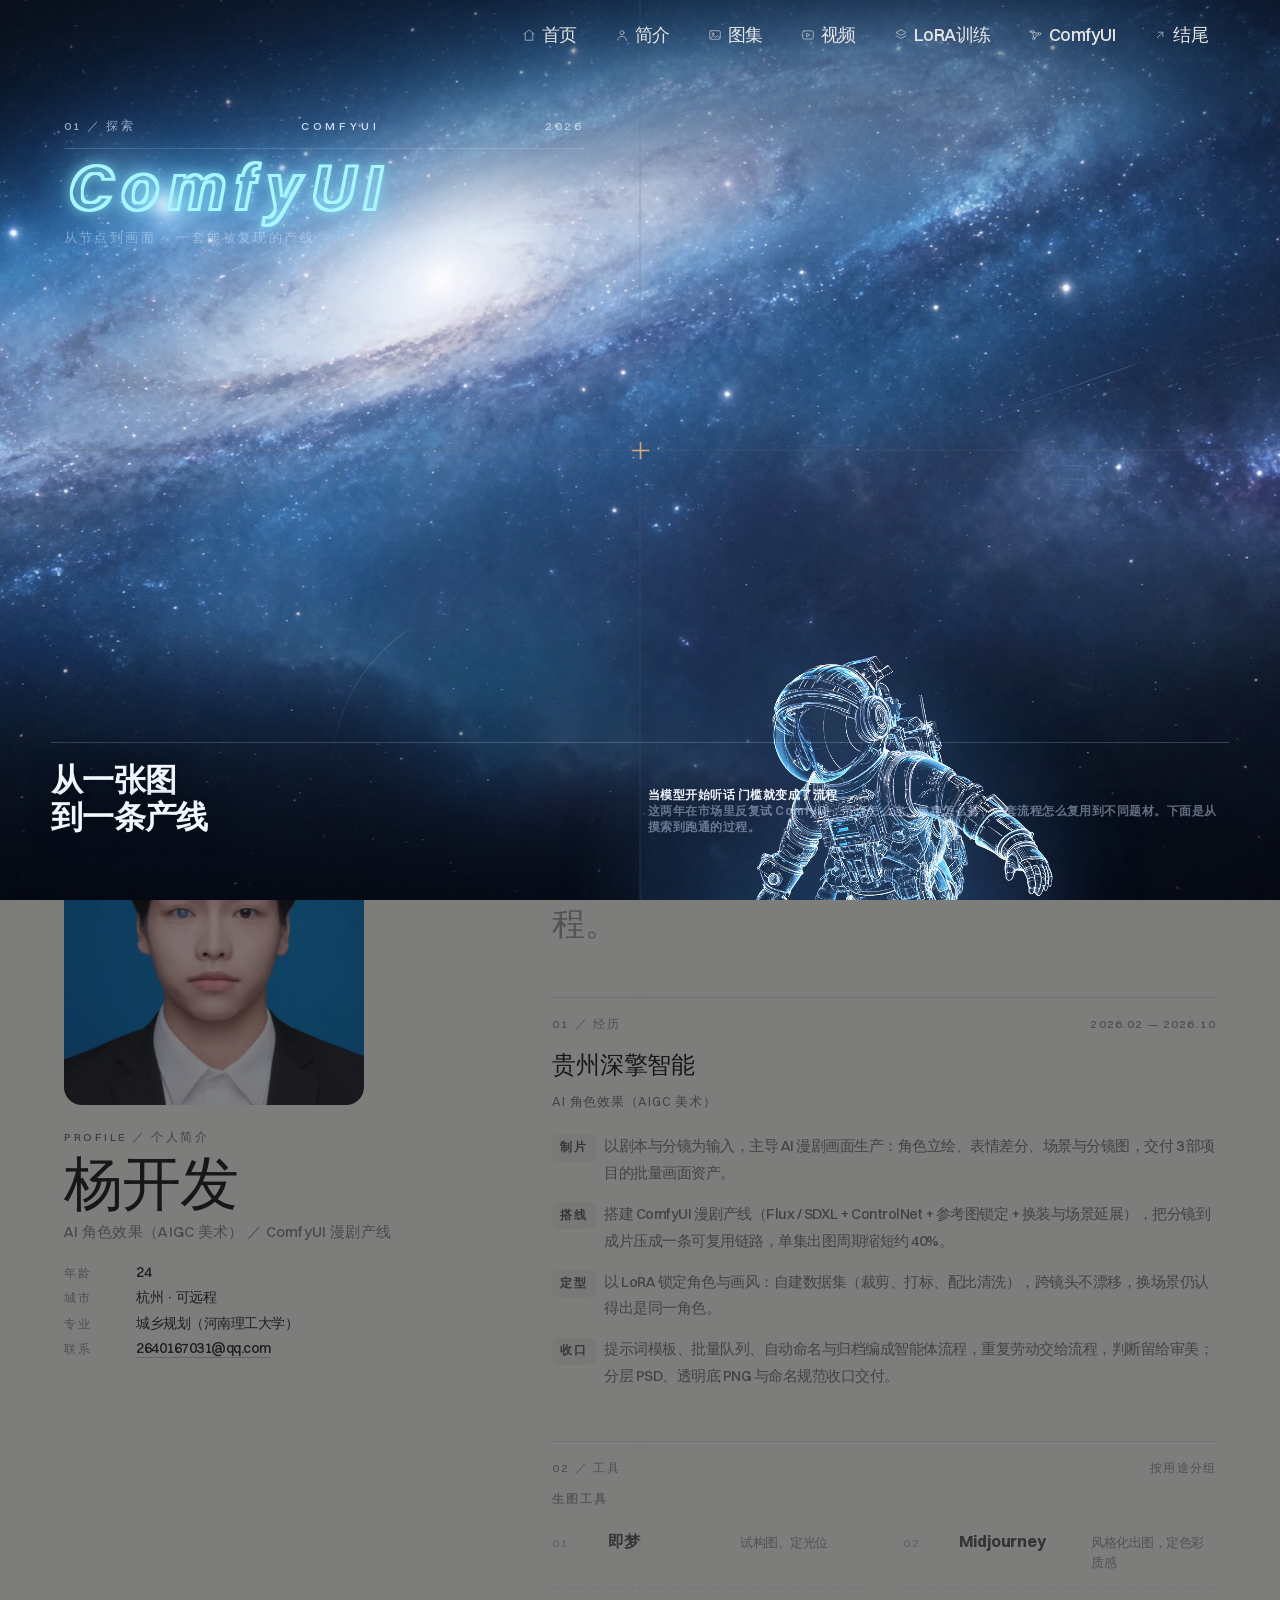
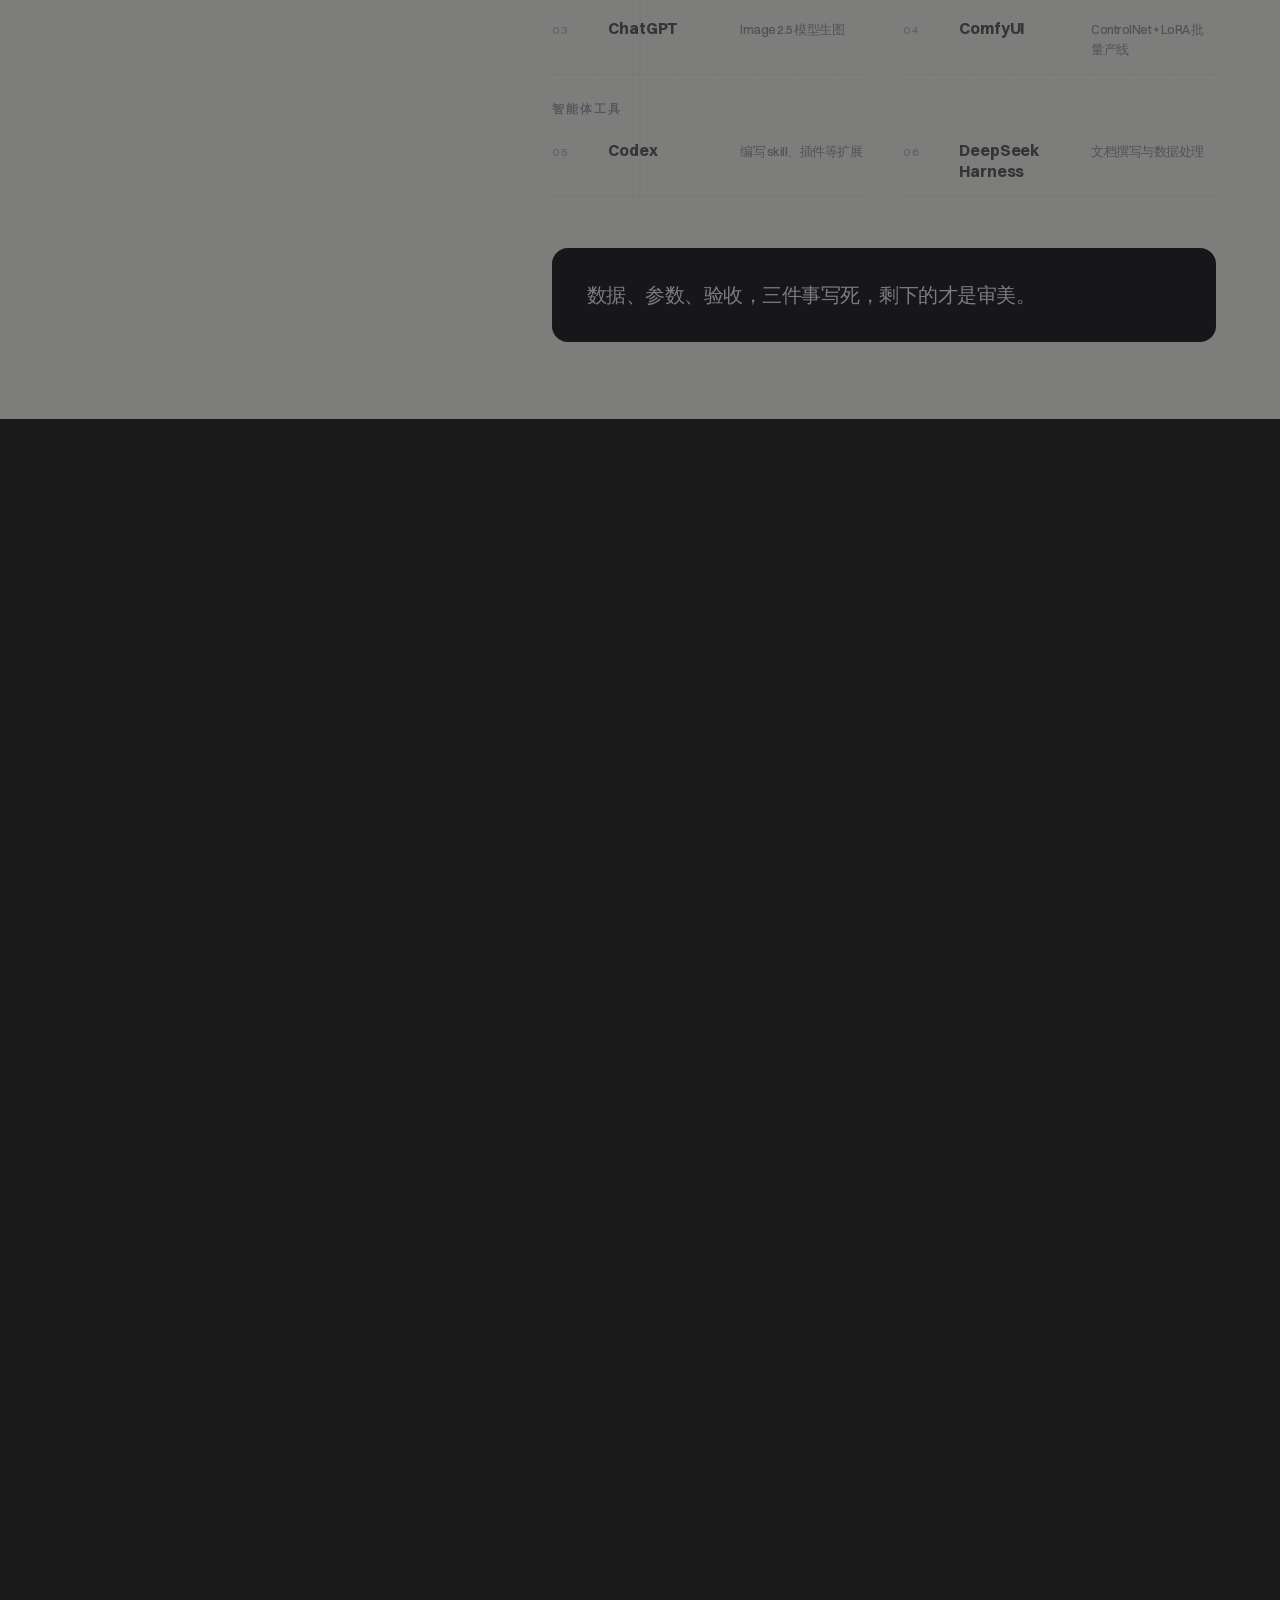
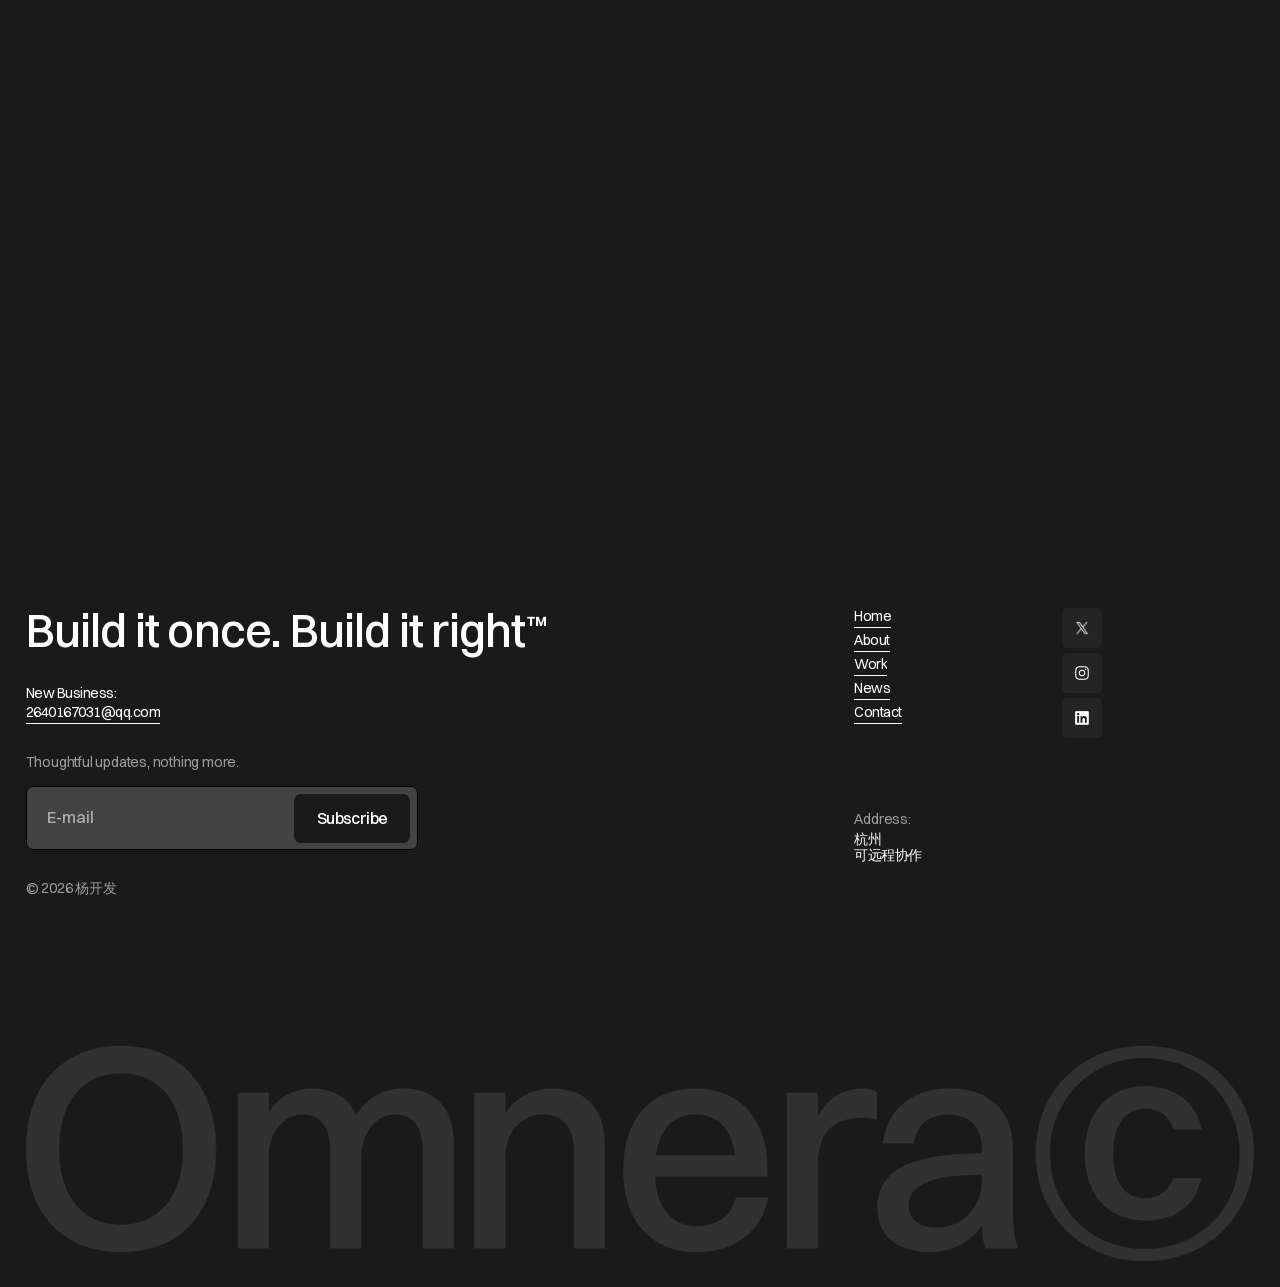
==== commit 85f3246c: "Update bio and tool groups" ====
--- a/index.html
+++ b/index.html
@@ -1,5 +1,5 @@
 <!DOCTYPE html><!-- This site was created in Webflow. https://webflow.com --><!-- Last Published: Sun Nov 01 2026 21:32:20 GMT+0000 (Coordinated Universal Time) --><html data-wf-domain="omnerat-template.webflow.io" data-wf-page="69d61b912d27b4a53110043c" data-wf-site="69d61b912d27b4a531100460" lang="en"><head><meta charset="utf-8"/><title>Studio© — Portfolio</title><meta content="Studio© is a refined Webflow template crafted to showcase your work with clarity, structure, and intentional motion." name="description"/><meta content="Studio© - Webflow HTML website template" property="og:title"/><meta content="Studio© is a refined Webflow template crafted to showcase your work with clarity, structure, and intentional motion." property="og:description"/><meta content="https://cdn.prod.website-files.com/69d61b912d27b4a531100460/69e0c36503affcec815df52b_thumb.jpg" property="og:image"/><meta content="Studio© - Webflow HTML website template" name="twitter:title"/><meta content="Studio© is a refined Webflow template crafted to showcase your work with clarity, structure, and intentional motion." name="twitter:description"/><meta property="og:type" content="website"/><meta content="summary_large_image" name="twitter:card"/><meta content="width=device-width, initial-scale=1" name="viewport"/><meta content="Webflow" name="generator"/><link rel="stylesheet" href="assets/css/shared.css">
-<link rel="stylesheet" href="assets/css/clone.css?v=89"><link rel="stylesheet" href="assets/css/v5.css?v=2"><link rel="stylesheet" href="assets/css/v6.css?v=67"><link href="assets/img/logo-small.jpg" rel="shortcut icon" type="image/x-icon"/><link href="assets/img/logo.png" rel="apple-touch-icon"/>
+<link rel="stylesheet" href="assets/css/clone.css?v=89"><link rel="stylesheet" href="assets/css/v5.css?v=2"><link rel="stylesheet" href="assets/css/v6.css?v=71"><link href="assets/img/logo-small.jpg" rel="shortcut icon" type="image/x-icon"/><link href="assets/img/logo.png" rel="apple-touch-icon"/>
 
 
 
@@ -47,7 +47,7 @@
     <div class="bio2__id">
       <span class="bio2__kicker">PROFILE ／ 个人简介</span>
       <h2 class="bio2__name">杨开发</h2>
-      <p class="bio2__role">ComfyUI 工作流 ／ AI 视觉</p>
+      <p class="bio2__role">AI 角色效果（AIGC 美术） ／ ComfyUI 漫剧产线</p>
       <dl class="bio2__meta">
         <div><dt>年龄</dt><dd>24</dd></div>
         <div><dt>城市</dt><dd>杭州 · 可远程</dd></div>
@@ -61,23 +61,34 @@
     <p class="bio2__lede">我把生成式视觉当成产线来做：<em>把一次性的好结果，变成任何人接手都能复现的流程。</em></p>
 
     <section class="bio2__block">
-      <header class="bio2__bhead"><span>01 ／ 经历</span><i>2025.11 — 2026.05</i></header>
-      <h3>西安中科航遥科技有限公司 <small>AI 视觉 ／ ComfyUI 工作流</small></h3>
+      <header class="bio2__bhead"><span>01 ／ 经历</span><i>2026.02 — 2026.10</i></header>
+      <h3>贵州深擎智能 <small>AI 角色效果（AIGC 美术）</small></h3>
       <ul class="bio2__list">
-        <li><b>建线</b>把项目素材整理成训练集，训 LoRA 锁定角色与材质，替代反复外包修图；同一套节点复用到海报、版式、角色三类题材。</li>
-        <li><b>定性</b>推出「文生图 → 局部重绘 → 放大」的固定链路：模型、显存、步数、随机种子全部标注，换人也能跑出同样结果。</li>
-        <li><b>交付</b>为团队写下可交接的工作流文档，把口口相传的手感变成可培训的规范。</li>
+        <li><b>制片</b>以剧本与分镜为输入，主导 AI 漫剧画面生产：角色立绘、表情差分、场景与分镜图，交付 3 部项目的批量画面资产。</li>
+        <li><b>搭线</b>搭建 ComfyUI 漫剧产线（Flux / SDXL + ControlNet + 参考图锁定 + 换装与场景延展），把分镜到成片压成一条可复用链路，单集出图周期缩短约 40%。</li>
+        <li><b>定型</b>以 LoRA 锁定角色与画风：自建数据集（裁剪、打标、配比清洗），跨镜头不漂移，换场景仍认得出是同一角色。</li>
+        <li><b>收口</b>提示词模板、批量队列、自动命名与归档编成智能体流程，重复劳动交给流程，判断留给审美；分层 PSD、透明底 PNG 与命名规范收口交付。</li>
       </ul>
     </section>
 
     <section class="bio2__block">
-      <header class="bio2__bhead"><span>02 ／ 工具</span><i>按日常使用排序</i></header>
-      <ol class="bio2__tools">
-        <li><span class="bio2__tn">01</span><b>Codex</b><i>读写自己的流程：把重复的节点操作写成脚本与模板</i></li>
-        <li><span class="bio2__tn">02</span><b>DeepSeek Harness</b><i>用它驱动整套产出：批量出图、批量改版、批量验收</i></li>
-        <li><span class="bio2__tn">03</span><b>Photoshop</b><i>成片精修、版式拼贴、色彩与质感收口</i></li>
-        <li><span class="bio2__tn">04</span><b>ArcGIS</b><i>空间数据与图层逻辑——我判断画面结构的底子</i></li>
-      </ol>
+      <header class="bio2__bhead"><span>02 ／ 工具</span><i>按用途分组</i></header>
+      <div class="bio2__tgroup">
+      <div class="bio2__tlabel">生图工具</div>
+      <ol class="bio2__tools">
+        <li><span class="bio2__tn">01</span><b>即梦</b><i>试构图、定光位</i></li>
+        <li><span class="bio2__tn">02</span><b>Midjourney</b><i>风格化出图，定色彩质感</i></li>
+        <li><span class="bio2__tn">03</span><b>ChatGPT</b><i>Image 2.5 模型生图</i></li>
+        <li><span class="bio2__tn">04</span><b>ComfyUI</b><i>ControlNet + LoRA 批量产线</i></li>
+      </ol>
+    </div>
+    <div class="bio2__tgroup">
+      <div class="bio2__tlabel">智能体工具</div>
+      <ol class="bio2__tools">
+        <li><span class="bio2__tn">05</span><b>Codex</b><i>编写 skill、插件等扩展</i></li>
+        <li><span class="bio2__tn">06</span><b>DeepSeek Harness</b><i>文档撰写与数据处理</i></li>
+      </ol>
+    </div>
     </section>
 
     <blockquote class="bio2__quote">
@@ -316,85 +327,85 @@
   <h2 class="secx__title">流程是可以被复用的</h2>
   <p class="secx__lead">四套跑在 RunningHub 上的工作流——三套负责图片处理、一套负责文生图。节点和参数都固定好了，点「在线查看工作流」进运行页，带自己的图就能跑。</p>
   
-  <div class="wfs">
-    <article class="wf">
-      <div class="wf__body">
-        <span class="wf__tag">图片放大</span>
-        <h3>动漫放大 · Upscale</h3>
-        <p>二次元／cartoon 图一键放大，线条和脸都不糊，出图能直接接着用。</p>
-        <div class="wf__chips"><span>动漫 · 二次元 · cartoon</span><span>Lite · Plus · Ultra</span><span>批量放大</span></div>
-        <div class="wf__actions"><a href="https://www.runninghub.cn/workflow/2122090201991442434?source=workspace" target="_blank" rel="noopener" class="wf__btn">在线查看工作流 ↗</a></div>
-      </div>
-      <div class="wf__media wf__media--compare">
-        <div class="wf__cmp-wrap">
-          <div class="wf__compare" data-compare>
-            <img class="wf__cmp-a" src="assets/img/comfy-1-before.jpg" alt="参考图" loading="lazy">
-            <img class="wf__cmp-b" src="assets/img/comfy-1-after.jpg" alt="放大" loading="lazy">
-            <span class="wf__cmp-handle" role="slider" aria-label="拖动对比原图与放大">↔</span>
-          </div>
-          <div class="wf__cmp-caption">
-            <div><b>参考图</b></div>
-            <div><b>放大</b></div>
-          </div>
-        </div>
-      </div>
-    </article>
-    <article class="wf">
-      <div class="wf__body">
-        <span class="wf__tag">风格转绘</span>
-        <h3>Qwen-Image-Edit · 一键转宫崎骏风</h3>
-        <p>上传一张人像，整张转成宫崎骏动画的配色和笔触，人物特征保留。</p>
-        <div class="wf__chips"><span>Qwen-Image-Edit 2511</span><span>宫崎骏风</span><span>一键转绘</span></div>
-        <div class="wf__actions"><a href="https://www.runninghub.cn/workflow/2122044809585188865?source=workspace" target="_blank" rel="noopener" class="wf__btn">在线查看工作流 ↗</a></div>
-      </div>
-      <div class="wf__media wf__media--compare">
-        <div class="wf__cmp-wrap">
-          <div class="wf__compare" data-compare>
-            <img class="wf__cmp-a" src="assets/img/comfy-2-before.jpg" alt="参考图" loading="lazy">
-            <img class="wf__cmp-b" src="assets/img/comfy-2-after.jpg" alt="宫崎骏风" loading="lazy">
-            <span class="wf__cmp-handle" role="slider" aria-label="拖动对比原图与宫崎骏风">↔</span>
-          </div>
-          <div class="wf__cmp-caption">
-            <div><b>参考图</b></div>
-            <div><b>宫崎骏风</b></div>
-          </div>
-        </div>
-      </div>
-    </article>
-    <article class="wf">
-      <div class="wf__body">
-        <span class="wf__tag">图片修复</span>
-        <h3>MOSS 洗图 · 2K 极速版</h3>
-        <p>糊图、噪点和压缩痕迹一并洗掉，出 2K 干净图，二次修复也好用。</p>
-        <div class="wf__chips"><span>MOSS 图生图</span><span>一键洗图</span><span>2K 极速</span></div>
-        <div class="wf__actions"><a href="https://www.runninghub.cn/workflow/2122069588325257217?source=workspace" target="_blank" rel="noopener" class="wf__btn">在线查看工作流 ↗</a></div>
-      </div>
-      <div class="wf__media wf__media--compare">
-        <div class="wf__cmp-wrap">
-          <div class="wf__compare" data-compare>
-            <img class="wf__cmp-a" src="assets/img/comfy-3-before.jpg" alt="参考图" loading="lazy">
-            <img class="wf__cmp-b" src="assets/img/comfy-3-after.jpg" alt="洗图后" loading="lazy">
-            <span class="wf__cmp-handle" role="slider" aria-label="拖动对比原图与洗图后">↔</span>
-          </div>
-          <div class="wf__cmp-caption">
-            <div><b>参考图</b></div>
-            <div><b>洗图后</b></div>
-          </div>
-        </div>
-      </div>
-    </article>
-    <article class="wf">
-      <div class="wf__body">
-        <span class="wf__tag">文生图</span>
-        <h3>Krea2 中式华服 · 簪花美人</h3>
-        <p>Krea2 出中式华服人像：簪花、纹样、布料质感都写进提示词模板，换色换景不换人。</p>
-        <div class="wf__chips"><span>Krea2</span><span>MJCN 9500 步</span><span>中式华服</span></div>
-        <div class="wf__actions"><a href="https://www.runninghub.cn/workflow/2122089759584636930" target="_blank" rel="noopener" class="wf__btn">在线查看工作流 ↗</a></div>
-      </div>
-      <div class="wf__media wf__media--single">
-        <figure><img src="assets/img/comfy-4.jpg" alt="Krea2 中式华服文生图示例" loading="lazy"><figcaption>文生图示例</figcaption></figure>
-      </div>
-    </article>
+  <div class="wfs">
+    <article class="wf">
+      <div class="wf__body">
+        <span class="wf__tag">图片放大</span>
+        <h3>动漫放大 · Upscale</h3>
+        <p>二次元／cartoon 图一键放大，线条和脸都不糊，出图能直接接着用。</p>
+        <div class="wf__chips"><span>动漫 · 二次元 · cartoon</span><span>Lite · Plus · Ultra</span><span>批量放大</span></div>
+        <div class="wf__actions"><a href="https://www.runninghub.cn/workflow/2122090201991442434?source=workspace" target="_blank" rel="noopener" class="wf__btn">在线查看工作流 ↗</a></div>
+      </div>
+      <div class="wf__media wf__media--compare">
+        <div class="wf__cmp-wrap">
+          <div class="wf__compare" data-compare>
+            <img class="wf__cmp-a" src="assets/img/comfy-1-before.jpg" alt="参考图" loading="lazy">
+            <img class="wf__cmp-b" src="assets/img/comfy-1-after.jpg" alt="放大" loading="lazy">
+            <span class="wf__cmp-handle" role="slider" aria-label="拖动对比原图与放大">↔</span>
+          </div>
+          <div class="wf__cmp-caption">
+            <div><b>参考图</b></div>
+            <div><b>放大</b></div>
+          </div>
+        </div>
+      </div>
+    </article>
+    <article class="wf">
+      <div class="wf__body">
+        <span class="wf__tag">风格转绘</span>
+        <h3>Qwen-Image-Edit · 一键转宫崎骏风</h3>
+        <p>上传一张人像，整张转成宫崎骏动画的配色和笔触，人物特征保留。</p>
+        <div class="wf__chips"><span>Qwen-Image-Edit 2511</span><span>宫崎骏风</span><span>一键转绘</span></div>
+        <div class="wf__actions"><a href="https://www.runninghub.cn/workflow/2122044809585188865?source=workspace" target="_blank" rel="noopener" class="wf__btn">在线查看工作流 ↗</a></div>
+      </div>
+      <div class="wf__media wf__media--compare">
+        <div class="wf__cmp-wrap">
+          <div class="wf__compare" data-compare>
+            <img class="wf__cmp-a" src="assets/img/comfy-2-before.jpg" alt="参考图" loading="lazy">
+            <img class="wf__cmp-b" src="assets/img/comfy-2-after.jpg" alt="宫崎骏风" loading="lazy">
+            <span class="wf__cmp-handle" role="slider" aria-label="拖动对比原图与宫崎骏风">↔</span>
+          </div>
+          <div class="wf__cmp-caption">
+            <div><b>参考图</b></div>
+            <div><b>宫崎骏风</b></div>
+          </div>
+        </div>
+      </div>
+    </article>
+    <article class="wf">
+      <div class="wf__body">
+        <span class="wf__tag">图片修复</span>
+        <h3>MOSS 洗图 · 2K 极速版</h3>
+        <p>糊图、噪点和压缩痕迹一并洗掉，出 2K 干净图，二次修复也好用。</p>
+        <div class="wf__chips"><span>MOSS 图生图</span><span>一键洗图</span><span>2K 极速</span></div>
+        <div class="wf__actions"><a href="https://www.runninghub.cn/workflow/2122069588325257217?source=workspace" target="_blank" rel="noopener" class="wf__btn">在线查看工作流 ↗</a></div>
+      </div>
+      <div class="wf__media wf__media--compare">
+        <div class="wf__cmp-wrap">
+          <div class="wf__compare" data-compare>
+            <img class="wf__cmp-a" src="assets/img/comfy-3-before.jpg" alt="参考图" loading="lazy">
+            <img class="wf__cmp-b" src="assets/img/comfy-3-after.jpg" alt="洗图后" loading="lazy">
+            <span class="wf__cmp-handle" role="slider" aria-label="拖动对比原图与洗图后">↔</span>
+          </div>
+          <div class="wf__cmp-caption">
+            <div><b>参考图</b></div>
+            <div><b>洗图后</b></div>
+          </div>
+        </div>
+      </div>
+    </article>
+    <article class="wf">
+      <div class="wf__body">
+        <span class="wf__tag">文生图</span>
+        <h3>Krea2 中式华服 · 簪花美人</h3>
+        <p>Krea2 出中式华服人像：簪花、纹样、布料质感都写进提示词模板，换色换景不换人。</p>
+        <div class="wf__chips"><span>Krea2</span><span>MJCN 9500 步</span><span>中式华服</span></div>
+        <div class="wf__actions"><a href="https://www.runninghub.cn/workflow/2122089759584636930" target="_blank" rel="noopener" class="wf__btn">在线查看工作流 ↗</a></div>
+      </div>
+      <div class="wf__media wf__media--single">
+        <figure><img src="assets/img/comfy-4.jpg" alt="Krea2 中式华服文生图示例" loading="lazy"><figcaption>文生图示例</figcaption></figure>
+      </div>
+    </article>
   </div>
 </div>
 </div><div data-w-id="6515c2c8-1564-5bf5-da63-c4faaee5df77"></div><div data-w-id="b031d7c8-7304-db85-87d0-4e4fa8886303"></div><div data-w-id="303f7865-e3ab-a398-e46e-b21982f0cbb1"></div>
@@ -421,7 +432,7 @@
 <script src="assets/js/CustomEase.min.js"></script>
 <script src="assets/js/lenis.min.js"></script>
 <script src="assets/js/clone.js?v=56"></script><script src="assets/js/works-data.js?v=1"></script><script src="assets/js/v5.js?v=1"></script><script src="assets/js/v6.js?v=17"></script><script src="assets/js/v7-gallery.js?v=6"></script>
-<div data-w-id="bbff4991-767b-b614-f7ca-92750336a1ec" style="opacity:0" class="badge-content"><div data-w-id="bbff4991-767b-b614-f7ca-92750336a1ed" class="remove-icon"><img width="7" loading="lazy" alt="" src="assets/img/close.png"></div><a data-w-id="bbff4991-767b-b614-f7ca-92750336a1ef" href="assets/img/pricing" target="_blank" class="badge-wrapper w-inline-block"><div class="photo-badge"><video poster="assets/img/6970fd4b25986a180c7fdfd2-6ab50cd7bd8e93127ef54b92_rendere-1-_poster.0000000.jpg" playsinline="" loop="" muted="" autoplay="" class="badge-video badge-video"><source type="video/mp4" src="assets/video/6970fd4b25986a180c7fdfd2-6ab50cd7bd8e93127ef54b92_rendere-1-_mp4.mp4"><source type="video/webm" src="assets/video/6970fd4b25986a180c7fdfd2-6ab50cd7bd8e93127ef54b92_rendere-1-_webm.webm"></video></div></a></div>
+<div data-w-id="bbff4991-767b-b614-f7ca-92750336a1ec" style="opacity:0" class="badge-content"><div data-w-id="bbff4991-767b-b614-f7ca-92750336a1ed" class="remove-icon"><img width="7" loading="lazy" alt="" src="assets/img/close.png"></div><a data-w-id="bbff4991-767b-b614-f7ca-92750336a1ef" href="assets/img/pricing" target="_blank" class="badge-wrapper w-inline-block"><div class="photo-badge"><video poster="assets/img/6970fd4b25986a180c7fdfd2-6ab50cd7bd8e93127ef54b92_rendere-1-_poster.0000000.jpg" playsinline="" loop="" muted="" autoplay="" class="badge-video badge-video"><source type="video/mp4" src="assets/video/6970fd4b25986a180c7fdfd2-6ab50cd7bd8e93127ef54b92_rendere-1-_mp4.mp4"><source type="video/webm" src="assets/video/6970fd4b25986a180c7fdfd2-6ab50cd7bd8e93127ef54b92_rendere-1-_webm.webm"></video></div></a></div>
 <div class="vmodal" aria-hidden="true">
   <button class="vmodal__x" type="button" aria-label="关闭">✕</button>
   <div class="vmodal__stage"><video controls playsinline preload="none"></video></div>
@@ -439,5 +450,5 @@
 </filter>
 </defs>
 </svg>
-<svg width="0" height="0" style="position:absolute;overflow:hidden" aria-hidden="true" focusable="false"><defs><filter id="endRing" x="-12%" y="-16%" width="124%" height="132%" color-interpolation-filters="sRGB"><feMorphology in="SourceAlpha" operator="erode" radius="9" result="shrunk"/><feComposite in="SourceAlpha" in2="shrunk" operator="out" result="ring"/><feGaussianBlur in="ring" stdDeviation="0.9"/><feFlood flood-color="#a8f6ff"/><feComposite in2="SourceAlpha" operator="in"/></filter></defs></svg>
+<svg width="0" height="0" style="position:absolute;overflow:hidden" aria-hidden="true" focusable="false"><defs><filter id="endRing" x="-12%" y="-16%" width="124%" height="132%" color-interpolation-filters="sRGB"><feMorphology in="SourceAlpha" operator="erode" radius="9" result="shrunk"/><feComposite in="SourceAlpha" in2="shrunk" operator="out" result="ring"/><feGaussianBlur in="ring" stdDeviation="0.9"/><feFlood flood-color="#a8f6ff"/><feComposite in2="SourceAlpha" operator="in"/></filter></defs></svg>
 </body></html>
--- a/assets/css/shared.css
+++ b/assets/css/shared.css
@@ -0,0 +1,6413 @@
+html {
+  -webkit-text-size-adjust: 100%;
+  -ms-text-size-adjust: 100%;
+  font-family: sans-serif;
+}
+
+body {
+  margin: 0;
+}
+
+article, aside, details, figcaption, figure, footer, header, hgroup, main, menu, nav, section, summary {
+  display: block;
+}
+
+audio, canvas, progress, video {
+  vertical-align: baseline;
+  display: inline-block;
+}
+
+audio:not([controls]) {
+  height: 0;
+  display: none;
+}
+
+[hidden], template {
+  display: none;
+}
+
+a {
+  background-color: #0000;
+}
+
+a:active, a:hover {
+  outline: 0;
+}
+
+abbr[title] {
+  border-bottom: 1px dotted;
+}
+
+b, strong {
+  font-weight: bold;
+}
+
+dfn {
+  font-style: italic;
+}
+
+h1 {
+  margin: .67em 0;
+  font-size: 2em;
+}
+
+mark {
+  color: #000;
+  background: #ff0;
+}
+
+small {
+  font-size: 80%;
+}
+
+sub, sup {
+  vertical-align: baseline;
+  font-size: 75%;
+  line-height: 0;
+  position: relative;
+}
+
+sup {
+  top: -.5em;
+}
+
+sub {
+  bottom: -.25em;
+}
+
+img {
+  border: 0;
+}
+
+svg:not(:root) {
+  overflow: hidden;
+}
+
+hr {
+  box-sizing: content-box;
+  height: 0;
+}
+
+pre {
+  overflow: auto;
+}
+
+code, kbd, pre, samp {
+  font-family: monospace;
+  font-size: 1em;
+}
+
+button, input, optgroup, select, textarea {
+  color: inherit;
+  font: inherit;
+  margin: 0;
+}
+
+button {
+  overflow: visible;
+}
+
+button, select {
+  text-transform: none;
+}
+
+button, html input[type="button"], input[type="reset"] {
+  -webkit-appearance: button;
+  cursor: pointer;
+}
+
+button[disabled], html input[disabled] {
+  cursor: default;
+}
+
+button::-moz-focus-inner, input::-moz-focus-inner {
+  border: 0;
+  padding: 0;
+}
+
+input {
+  line-height: normal;
+}
+
+input[type="checkbox"], input[type="radio"] {
+  box-sizing: border-box;
+  padding: 0;
+}
+
+input[type="number"]::-webkit-inner-spin-button, input[type="number"]::-webkit-outer-spin-button {
+  height: auto;
+}
+
+input[type="search"] {
+  -webkit-appearance: none;
+}
+
+input[type="search"]::-webkit-search-cancel-button, input[type="search"]::-webkit-search-decoration {
+  -webkit-appearance: none;
+}
+
+legend {
+  border: 0;
+  padding: 0;
+}
+
+textarea {
+  overflow: auto;
+}
+
+optgroup {
+  font-weight: bold;
+}
+
+table {
+  border-collapse: collapse;
+  border-spacing: 0;
+}
+
+td, th {
+  padding: 0;
+}
+
+@font-face {
+  font-family: webflow-icons;
+  src: url("[data-uri]") format("truetype");
+  font-weight: normal;
+  font-style: normal;
+}
+
+[class^="w-icon-"], [class*=" w-icon-"] {
+  speak: none;
+  font-variant: normal;
+  text-transform: none;
+  -webkit-font-smoothing: antialiased;
+  -moz-osx-font-smoothing: grayscale;
+  font-style: normal;
+  font-weight: normal;
+  line-height: 1;
+  font-family: webflow-icons !important;
+}
+
+.w-icon-slider-right:before {
+  content: "";
+}
+
+.w-icon-slider-left:before {
+  content: "";
+}
+
+.w-icon-nav-menu:before {
+  content: "";
+}
+
+.w-icon-arrow-down:before, .w-icon-dropdown-toggle:before {
+  content: "";
+}
+
+.w-icon-file-upload-remove:before {
+  content: "";
+}
+
+.w-icon-file-upload-icon:before {
+  content: "";
+}
+
+* {
+  box-sizing: border-box;
+}
+
+html {
+  height: 100%;
+}
+
+body {
+  color: #333;
+  background-color: #fff;
+  min-height: 100%;
+  margin: 0;
+  font-family: Arial, sans-serif;
+  font-size: 14px;
+  line-height: 20px;
+}
+
+img {
+  vertical-align: middle;
+  max-width: 100%;
+  display: inline-block;
+}
+
+html.w-mod-touch * {
+  background-attachment: scroll !important;
+}
+
+.w-block {
+  display: block;
+}
+
+.w-inline-block {
+  max-width: 100%;
+  display: inline-block;
+}
+
+.w-clearfix:before, .w-clearfix:after {
+  content: " ";
+  grid-area: 1 / 1 / 2 / 2;
+  display: table;
+}
+
+.w-clearfix:after {
+  clear: both;
+}
+
+.w-hidden {
+  display: none;
+}
+
+.w-button {
+  color: #fff;
+  line-height: inherit;
+  cursor: pointer;
+  background-color: #3898ec;
+  border: 0;
+  border-radius: 0;
+  padding: 9px 15px;
+  text-decoration: none;
+  display: inline-block;
+}
+
+input.w-button {
+  -webkit-appearance: button;
+}
+
+:where(button.w-popover-trigger), :where(button.w-modal-trigger) {
+  color: inherit;
+  cursor: pointer;
+  font: inherit;
+  line-height: inherit;
+  text-align: inherit;
+  -webkit-text-decoration: inherit;
+  text-decoration: inherit;
+  background-color: #0000;
+  border: 0;
+  margin: 0;
+  padding: 0;
+}
+
+:where(.w-popover) {
+  position-anchor: auto;
+  position-area: top;
+}
+
+:where(.w-popover[data-w-popover-backdrop-animated], .w-modal[data-w-popover-backdrop-animated])::backdrop {
+  animation: var(--w-backdrop-animation, none);
+}
+
+:where(.w-popover, .w-modal) {
+  --w-backdrop-animation: initial;
+}
+
+.w-popover-mask {
+  opacity: 0 !important;
+  clip-path: none !important;
+  pointer-events: auto !important;
+  border: 0 !important;
+  width: auto !important;
+  max-width: none !important;
+  height: auto !important;
+  max-height: none !important;
+  margin: 0 !important;
+  padding: 0 !important;
+  position: fixed !important;
+  inset: 0 !important;
+  transform: none !important;
+}
+
+.w-popover-mask[popover] {
+  translate: none !important;
+  rotate: none !important;
+  scale: none !important;
+}
+
+.w-popover-mask::backdrop {
+  display: none !important;
+}
+
+.w-popover-mask:not(:popover-open) {
+  display: none !important;
+}
+
+@supports not selector(:popover-open) {
+  .w-popover-mask {
+    display: none !important;
+  }
+}
+
+.w-popover[popover]:not(:popover-open) {
+  display: none;
+}
+
+.w-modal:not([open]):not([popover]) {
+  display: none;
+}
+
+.w-modal[popover]:not(:popover-open) {
+  display: none;
+}
+
+:where(.w-modal[data-w-modal-lock-scroll]) {
+  overscroll-behavior: contain;
+}
+
+html[data-w-dynpage] [data-w-cloak] {
+  color: #0000 !important;
+}
+
+.w-code-block {
+  margin: unset;
+}
+
+pre.w-code-block code {
+  all: inherit;
+}
+
+pre.w-code-block code > span {
+  display: block !important;
+}
+
+.w-optimization {
+  display: contents;
+}
+
+.w-webflow-badge, .w-webflow-badge > img {
+  box-sizing: unset;
+  width: unset;
+  height: unset;
+  max-height: unset;
+  max-width: unset;
+  min-height: unset;
+  min-width: unset;
+  margin: unset;
+  padding: unset;
+  float: unset;
+  clear: unset;
+  border: unset;
+  border-radius: unset;
+  background: unset;
+  background-image: unset;
+  background-position: unset;
+  background-size: unset;
+  background-repeat: unset;
+  background-origin: unset;
+  background-clip: unset;
+  background-attachment: unset;
+  background-color: unset;
+  box-shadow: unset;
+  transform: unset;
+  direction: unset;
+  font-family: unset;
+  font-weight: unset;
+  color: unset;
+  font-size: unset;
+  line-height: unset;
+  font-style: unset;
+  font-variant: unset;
+  text-align: unset;
+  letter-spacing: unset;
+  -webkit-text-decoration: unset;
+  text-decoration: unset;
+  text-indent: unset;
+  text-transform: unset;
+  list-style-type: unset;
+  text-shadow: unset;
+  vertical-align: unset;
+  cursor: unset;
+  white-space: unset;
+  word-break: unset;
+  word-spacing: unset;
+  word-wrap: unset;
+  transition: unset;
+}
+
+.w-webflow-badge {
+  white-space: nowrap;
+  cursor: pointer;
+  box-shadow: 0 0 0 1px #0000001a, 0 1px 3px #0000001a;
+  visibility: visible !important;
+  opacity: 1 !important;
+  z-index: 2147483647 !important;
+  color: #aaadb0 !important;
+  width: auto !important;
+  height: auto !important;
+  overflow: unset !important;
+  background-color: #fff !important;
+  border-radius: 3px !important;
+  margin: 0 !important;
+  padding: 6px !important;
+  font-size: 12px !important;
+  line-height: 14px !important;
+  text-decoration: none !important;
+  display: inline-block !important;
+  position: fixed !important;
+  inset: auto 12px 12px auto !important;
+  transform: none !important;
+}
+
+.w-webflow-badge > img {
+  position: unset;
+  visibility: unset !important;
+  opacity: 1 !important;
+  vertical-align: middle !important;
+  display: inline-block !important;
+}
+
+h1, h2, h3, h4, h5, h6 {
+  margin-bottom: 10px;
+  font-weight: bold;
+}
+
+h1 {
+  margin-top: 20px;
+  font-size: 38px;
+  line-height: 44px;
+}
+
+h2 {
+  margin-top: 20px;
+  font-size: 32px;
+  line-height: 36px;
+}
+
+h3 {
+  margin-top: 20px;
+  font-size: 24px;
+  line-height: 30px;
+}
+
+h4 {
+  margin-top: 10px;
+  font-size: 18px;
+  line-height: 24px;
+}
+
+h5 {
+  margin-top: 10px;
+  font-size: 14px;
+  line-height: 20px;
+}
+
+h6 {
+  margin-top: 10px;
+  font-size: 12px;
+  line-height: 18px;
+}
+
+p {
+  margin-top: 0;
+  margin-bottom: 10px;
+}
+
+blockquote {
+  border-left: 5px solid #e2e2e2;
+  margin: 0 0 10px;
+  padding: 10px 20px;
+  font-size: 18px;
+  line-height: 22px;
+}
+
+figure {
+  margin: 0 0 10px;
+}
+
+figcaption {
+  text-align: center;
+  margin-top: 5px;
+}
+
+ul, ol {
+  margin-top: 0;
+  margin-bottom: 10px;
+  padding-left: 40px;
+}
+
+.w-list-unstyled {
+  padding-left: 0;
+  list-style: none;
+}
+
+.w-embed:before, .w-embed:after {
+  content: " ";
+  grid-area: 1 / 1 / 2 / 2;
+  display: table;
+}
+
+.w-embed:after {
+  clear: both;
+}
+
+.w-video {
+  width: 100%;
+  padding: 0;
+  position: relative;
+}
+
+.w-video iframe, .w-video object, .w-video embed {
+  border: none;
+  width: 100%;
+  height: 100%;
+  position: absolute;
+  top: 0;
+  left: 0;
+}
+
+fieldset {
+  border: 0;
+  margin: 0;
+  padding: 0;
+}
+
+button, [type="button"], [type="reset"] {
+  cursor: pointer;
+  -webkit-appearance: button;
+  border: 0;
+}
+
+.w-form {
+  margin: 0 0 15px;
+}
+
+.w-form-done {
+  text-align: center;
+  background-color: #ddd;
+  padding: 20px;
+  display: none;
+}
+
+.w-form-fail {
+  background-color: #ffdede;
+  margin-top: 10px;
+  padding: 10px;
+  display: none;
+}
+
+label {
+  margin-bottom: 5px;
+  font-weight: bold;
+  display: block;
+}
+
+.w-input, .w-select {
+  color: #333;
+  vertical-align: middle;
+  background-color: #fff;
+  border: 1px solid #ccc;
+  width: 100%;
+  height: 38px;
+  margin-bottom: 10px;
+  padding: 8px 12px;
+  font-size: 14px;
+  line-height: 1.42857;
+  display: block;
+}
+
+.w-input::placeholder, .w-select::placeholder {
+  color: #999;
+}
+
+.w-input:focus, .w-select:focus {
+  border-color: #3898ec;
+  outline: 0;
+}
+
+.w-input[disabled], .w-select[disabled], .w-input[readonly], .w-select[readonly], fieldset[disabled] .w-input, fieldset[disabled] .w-select {
+  cursor: not-allowed;
+}
+
+.w-input[disabled]:not(.w-input-disabled), .w-select[disabled]:not(.w-input-disabled), .w-input[readonly], .w-select[readonly], fieldset[disabled]:not(.w-input-disabled) .w-input, fieldset[disabled]:not(.w-input-disabled) .w-select {
+  background-color: #eee;
+}
+
+textarea.w-input, textarea.w-select {
+  height: auto;
+}
+
+.w-select {
+  background-color: #f3f3f3;
+}
+
+.w-select[multiple] {
+  height: auto;
+}
+
+.w-form-label {
+  cursor: pointer;
+  margin-bottom: 0;
+  font-weight: normal;
+  display: inline-block;
+}
+
+.w-radio {
+  margin-bottom: 5px;
+  padding-left: 20px;
+  display: block;
+}
+
+.w-radio:before, .w-radio:after {
+  content: " ";
+  grid-area: 1 / 1 / 2 / 2;
+  display: table;
+}
+
+.w-radio:after {
+  clear: both;
+}
+
+.w-radio-input {
+  float: left;
+  margin: 3px 0 0 -20px;
+  line-height: normal;
+}
+
+.w-file-upload {
+  margin-bottom: 10px;
+  display: block;
+}
+
+.w-file-upload-input {
+  opacity: 0;
+  z-index: -100;
+  width: .1px;
+  height: .1px;
+  position: absolute;
+  overflow: hidden;
+}
+
+.w-file-upload-default, .w-file-upload-uploading, .w-file-upload-success {
+  color: #333;
+  display: inline-block;
+}
+
+.w-file-upload-error {
+  margin-top: 10px;
+  display: block;
+}
+
+.w-file-upload-default.w-hidden, .w-file-upload-uploading.w-hidden, .w-file-upload-error.w-hidden, .w-file-upload-success.w-hidden {
+  display: none;
+}
+
+.w-file-upload-uploading-btn {
+  cursor: pointer;
+  background-color: #fafafa;
+  border: 1px solid #ccc;
+  margin: 0;
+  padding: 8px 12px;
+  font-size: 14px;
+  font-weight: normal;
+  display: flex;
+}
+
+.w-file-upload-file {
+  background-color: #fafafa;
+  border: 1px solid #ccc;
+  flex-grow: 1;
+  justify-content: space-between;
+  margin: 0;
+  padding: 8px 9px 8px 11px;
+  display: flex;
+}
+
+.w-file-upload-file-name {
+  font-size: 14px;
+  font-weight: normal;
+  display: block;
+}
+
+.w-file-remove-link {
+  cursor: pointer;
+  width: auto;
+  height: auto;
+  margin-top: 3px;
+  margin-left: 10px;
+  padding: 3px;
+  display: block;
+}
+
+.w-icon-file-upload-remove {
+  margin: auto;
+  font-size: 10px;
+}
+
+.w-file-upload-error-msg {
+  color: #ea384c;
+  padding: 2px 0;
+  display: inline-block;
+}
+
+.w-file-upload-info {
+  padding: 0 12px;
+  line-height: 38px;
+  display: inline-block;
+}
+
+.w-file-upload-label {
+  cursor: pointer;
+  background-color: #fafafa;
+  border: 1px solid #ccc;
+  margin: 0;
+  padding: 8px 12px;
+  font-size: 14px;
+  font-weight: normal;
+  display: inline-block;
+}
+
+.w-icon-file-upload-icon, .w-icon-file-upload-uploading {
+  width: 20px;
+  margin-right: 8px;
+  display: inline-block;
+}
+
+.w-icon-file-upload-uploading {
+  height: 20px;
+}
+
+.w-container {
+  max-width: 940px;
+  margin-left: auto;
+  margin-right: auto;
+}
+
+.w-container:before, .w-container:after {
+  content: " ";
+  grid-area: 1 / 1 / 2 / 2;
+  display: table;
+}
+
+.w-container:after {
+  clear: both;
+}
+
+.w-container .w-row {
+  margin-left: -10px;
+  margin-right: -10px;
+}
+
+.w-row:before, .w-row:after {
+  content: " ";
+  grid-area: 1 / 1 / 2 / 2;
+  display: table;
+}
+
+.w-row:after {
+  clear: both;
+}
+
+.w-row .w-row {
+  margin-left: 0;
+  margin-right: 0;
+}
+
+.w-col {
+  float: left;
+  width: 100%;
+  min-height: 1px;
+  padding-left: 10px;
+  padding-right: 10px;
+  position: relative;
+}
+
+.w-col .w-col {
+  padding-left: 0;
+  padding-right: 0;
+}
+
+.w-col-1 {
+  width: 8.33333%;
+}
+
+.w-col-2 {
+  width: 16.6667%;
+}
+
+.w-col-3 {
+  width: 25%;
+}
+
+.w-col-4 {
+  width: 33.3333%;
+}
+
+.w-col-5 {
+  width: 41.6667%;
+}
+
+.w-col-6 {
+  width: 50%;
+}
+
+.w-col-7 {
+  width: 58.3333%;
+}
+
+.w-col-8 {
+  width: 66.6667%;
+}
+
+.w-col-9 {
+  width: 75%;
+}
+
+.w-col-10 {
+  width: 83.3333%;
+}
+
+.w-col-11 {
+  width: 91.6667%;
+}
+
+.w-col-12 {
+  width: 100%;
+}
+
+.w-hidden-main {
+  display: none !important;
+}
+
+@media screen and (max-width: 991px) {
+  .w-container {
+    max-width: 728px;
+  }
+
+  .w-hidden-main {
+    display: inherit !important;
+  }
+
+  .w-hidden-medium {
+    display: none !important;
+  }
+
+  .w-col-medium-1 {
+    width: 8.33333%;
+  }
+
+  .w-col-medium-2 {
+    width: 16.6667%;
+  }
+
+  .w-col-medium-3 {
+    width: 25%;
+  }
+
+  .w-col-medium-4 {
+    width: 33.3333%;
+  }
+
+  .w-col-medium-5 {
+    width: 41.6667%;
+  }
+
+  .w-col-medium-6 {
+    width: 50%;
+  }
+
+  .w-col-medium-7 {
+    width: 58.3333%;
+  }
+
+  .w-col-medium-8 {
+    width: 66.6667%;
+  }
+
+  .w-col-medium-9 {
+    width: 75%;
+  }
+
+  .w-col-medium-10 {
+    width: 83.3333%;
+  }
+
+  .w-col-medium-11 {
+    width: 91.6667%;
+  }
+
+  .w-col-medium-12 {
+    width: 100%;
+  }
+
+  .w-col-stack {
+    width: 100%;
+    left: auto;
+    right: auto;
+  }
+}
+
+@media screen and (max-width: 767px) {
+  .w-hidden-main, .w-hidden-medium {
+    display: inherit !important;
+  }
+
+  .w-hidden-small {
+    display: none !important;
+  }
+
+  .w-row, .w-container .w-row {
+    margin-left: 0;
+    margin-right: 0;
+  }
+
+  .w-col {
+    width: 100%;
+    left: auto;
+    right: auto;
+  }
+
+  .w-col-small-1 {
+    width: 8.33333%;
+  }
+
+  .w-col-small-2 {
+    width: 16.6667%;
+  }
+
+  .w-col-small-3 {
+    width: 25%;
+  }
+
+  .w-col-small-4 {
+    width: 33.3333%;
+  }
+
+  .w-col-small-5 {
+    width: 41.6667%;
+  }
+
+  .w-col-small-6 {
+    width: 50%;
+  }
+
+  .w-col-small-7 {
+    width: 58.3333%;
+  }
+
+  .w-col-small-8 {
+    width: 66.6667%;
+  }
+
+  .w-col-small-9 {
+    width: 75%;
+  }
+
+  .w-col-small-10 {
+    width: 83.3333%;
+  }
+
+  .w-col-small-11 {
+    width: 91.6667%;
+  }
+
+  .w-col-small-12 {
+    width: 100%;
+  }
+}
+
+@media screen and (max-width: 479px) {
+  .w-container {
+    max-width: none;
+  }
+
+  .w-hidden-main, .w-hidden-medium, .w-hidden-small {
+    display: inherit !important;
+  }
+
+  .w-hidden-tiny {
+    display: none !important;
+  }
+
+  .w-col {
+    width: 100%;
+  }
+
+  .w-col-tiny-1 {
+    width: 8.33333%;
+  }
+
+  .w-col-tiny-2 {
+    width: 16.6667%;
+  }
+
+  .w-col-tiny-3 {
+    width: 25%;
+  }
+
+  .w-col-tiny-4 {
+    width: 33.3333%;
+  }
+
+  .w-col-tiny-5 {
+    width: 41.6667%;
+  }
+
+  .w-col-tiny-6 {
+    width: 50%;
+  }
+
+  .w-col-tiny-7 {
+    width: 58.3333%;
+  }
+
+  .w-col-tiny-8 {
+    width: 66.6667%;
+  }
+
+  .w-col-tiny-9 {
+    width: 75%;
+  }
+
+  .w-col-tiny-10 {
+    width: 83.3333%;
+  }
+
+  .w-col-tiny-11 {
+    width: 91.6667%;
+  }
+
+  .w-col-tiny-12 {
+    width: 100%;
+  }
+}
+
+.w-widget {
+  position: relative;
+}
+
+.w-widget-map {
+  width: 100%;
+  height: 400px;
+}
+
+.w-widget-map label {
+  width: auto;
+  display: inline;
+}
+
+.w-widget-map img {
+  max-width: inherit;
+}
+
+.w-widget-map .gm-style-iw {
+  text-align: center;
+}
+
+.w-widget-map .gm-style-iw > button {
+  display: none !important;
+}
+
+.w-widget-twitter {
+  overflow: hidden;
+}
+
+.w-widget-twitter-count-shim {
+  vertical-align: top;
+  text-align: center;
+  background: #fff;
+  border: 1px solid #758696;
+  border-radius: 3px;
+  width: 28px;
+  height: 20px;
+  display: inline-block;
+  position: relative;
+}
+
+.w-widget-twitter-count-shim * {
+  pointer-events: none;
+  -webkit-user-select: none;
+  user-select: none;
+}
+
+.w-widget-twitter-count-shim .w-widget-twitter-count-inner {
+  text-align: center;
+  color: #999;
+  font-family: serif;
+  font-size: 15px;
+  line-height: 12px;
+  position: relative;
+}
+
+.w-widget-twitter-count-shim .w-widget-twitter-count-clear {
+  display: block;
+  position: relative;
+}
+
+.w-widget-twitter-count-shim.w--large {
+  width: 36px;
+  height: 28px;
+}
+
+.w-widget-twitter-count-shim.w--large .w-widget-twitter-count-inner {
+  font-size: 18px;
+  line-height: 18px;
+}
+
+.w-widget-twitter-count-shim:not(.w--vertical) {
+  margin-left: 5px;
+  margin-right: 8px;
+}
+
+.w-widget-twitter-count-shim:not(.w--vertical).w--large {
+  margin-left: 6px;
+}
+
+.w-widget-twitter-count-shim:not(.w--vertical):before, .w-widget-twitter-count-shim:not(.w--vertical):after {
+  content: " ";
+  pointer-events: none;
+  border: solid #0000;
+  width: 0;
+  height: 0;
+  position: absolute;
+  top: 50%;
+  left: 0;
+}
+
+.w-widget-twitter-count-shim:not(.w--vertical):before {
+  border-width: 4px;
+  border-color: #75869600 #5d6c7b #75869600 #75869600;
+  margin-top: -4px;
+  margin-left: -9px;
+}
+
+.w-widget-twitter-count-shim:not(.w--vertical).w--large:before {
+  border-width: 5px;
+  margin-top: -5px;
+  margin-left: -10px;
+}
+
+.w-widget-twitter-count-shim:not(.w--vertical):after {
+  border-width: 4px;
+  border-color: #fff0 #fff #fff0 #fff0;
+  margin-top: -4px;
+  margin-left: -8px;
+}
+
+.w-widget-twitter-count-shim:not(.w--vertical).w--large:after {
+  border-width: 5px;
+  margin-top: -5px;
+  margin-left: -9px;
+}
+
+.w-widget-twitter-count-shim.w--vertical {
+  width: 61px;
+  height: 33px;
+  margin-bottom: 8px;
+}
+
+.w-widget-twitter-count-shim.w--vertical:before, .w-widget-twitter-count-shim.w--vertical:after {
+  content: " ";
+  pointer-events: none;
+  border: solid #0000;
+  width: 0;
+  height: 0;
+  position: absolute;
+  top: 100%;
+  left: 50%;
+}
+
+.w-widget-twitter-count-shim.w--vertical:before {
+  border-width: 5px;
+  border-color: #5d6c7b #75869600 #75869600;
+  margin-left: -5px;
+}
+
+.w-widget-twitter-count-shim.w--vertical:after {
+  border-width: 4px;
+  border-color: #fff #fff0 #fff0;
+  margin-left: -4px;
+}
+
+.w-widget-twitter-count-shim.w--vertical .w-widget-twitter-count-inner {
+  font-size: 18px;
+  line-height: 22px;
+}
+
+.w-widget-twitter-count-shim.w--vertical.w--large {
+  width: 76px;
+}
+
+.w-background-video {
+  color: #fff;
+  height: 500px;
+  position: relative;
+  overflow: hidden;
+}
+
+.w-background-video > video {
+  object-fit: cover;
+  z-index: -100;
+  background-position: 50%;
+  background-size: cover;
+  width: 100%;
+  height: 100%;
+  margin: auto;
+  position: absolute;
+  inset: -100%;
+}
+
+.w-background-video > video::-webkit-media-controls-start-playback-button {
+  -webkit-appearance: none;
+  display: none !important;
+}
+
+.w-background-video--control {
+  background-color: #0000;
+  padding: 0;
+  position: absolute;
+  bottom: 1em;
+  right: 1em;
+}
+
+.w-background-video--control > [hidden] {
+  display: none !important;
+}
+
+.w-slider {
+  text-align: center;
+  clear: both;
+  -webkit-tap-highlight-color: #0000;
+  tap-highlight-color: #0000;
+  background: #ddd;
+  height: 300px;
+  position: relative;
+}
+
+.w-slider-mask {
+  z-index: 1;
+  white-space: nowrap;
+  height: 100%;
+  display: block;
+  position: relative;
+  left: 0;
+  right: 0;
+  overflow: hidden;
+}
+
+.w-slide {
+  vertical-align: top;
+  white-space: normal;
+  text-align: left;
+  width: 100%;
+  height: 100%;
+  display: inline-block;
+  position: relative;
+}
+
+.w-slider-nav {
+  z-index: 2;
+  text-align: center;
+  -webkit-tap-highlight-color: #0000;
+  tap-highlight-color: #0000;
+  height: 40px;
+  margin: auto;
+  padding-top: 10px;
+  position: absolute;
+  inset: auto 0 0;
+}
+
+.w-slider-nav.w-round > div {
+  border-radius: 100%;
+}
+
+.w-slider-nav.w-num > div {
+  width: auto;
+  height: auto;
+  font-size: inherit;
+  line-height: inherit;
+  padding: .2em .5em;
+}
+
+.w-slider-nav.w-shadow > div {
+  box-shadow: 0 0 3px #3336;
+}
+
+.w-slider-nav-invert {
+  color: #fff;
+}
+
+.w-slider-nav-invert > div {
+  background-color: #2226;
+}
+
+.w-slider-nav-invert > div.w-active {
+  background-color: #222;
+}
+
+.w-slider-dot {
+  cursor: pointer;
+  background-color: #fff6;
+  width: 1em;
+  height: 1em;
+  margin: 0 3px .5em;
+  transition: background-color .1s, color .1s;
+  display: inline-block;
+  position: relative;
+}
+
+.w-slider-dot.w-active {
+  background-color: #fff;
+}
+
+.w-slider-dot:focus {
+  outline: none;
+  box-shadow: 0 0 0 2px #fff;
+}
+
+.w-slider-dot:focus.w-active {
+  box-shadow: none;
+}
+
+.w-slider-arrow-left, .w-slider-arrow-right {
+  cursor: pointer;
+  color: #fff;
+  -webkit-tap-highlight-color: #0000;
+  tap-highlight-color: #0000;
+  -webkit-user-select: none;
+  user-select: none;
+  width: 80px;
+  margin: auto;
+  font-size: 40px;
+  position: absolute;
+  inset: 0;
+  overflow: hidden;
+}
+
+.w-slider-arrow-left [class^="w-icon-"], .w-slider-arrow-right [class^="w-icon-"], .w-slider-arrow-left [class*=" w-icon-"], .w-slider-arrow-right [class*=" w-icon-"] {
+  position: absolute;
+}
+
+.w-slider-arrow-left:focus, .w-slider-arrow-right:focus {
+  outline: 0;
+}
+
+.w-slider-arrow-left {
+  z-index: 3;
+  right: auto;
+}
+
+.w-slider-arrow-right {
+  z-index: 4;
+  left: auto;
+}
+
+.w-icon-slider-left, .w-icon-slider-right {
+  width: 1em;
+  height: 1em;
+  margin: auto;
+  inset: 0;
+}
+
+.w-slider-aria-label {
+  clip: rect(0 0 0 0);
+  border: 0;
+  width: 1px;
+  height: 1px;
+  margin: -1px;
+  padding: 0;
+  position: absolute;
+  overflow: hidden;
+}
+
+.w-slider-force-show {
+  display: block !important;
+}
+
+.w-dropdown {
+  text-align: left;
+  z-index: 900;
+  margin-left: auto;
+  margin-right: auto;
+  display: inline-block;
+  position: relative;
+}
+
+.w-dropdown-btn, .w-dropdown-toggle, .w-dropdown-link {
+  vertical-align: top;
+  color: #222;
+  text-align: left;
+  white-space: nowrap;
+  margin-left: auto;
+  margin-right: auto;
+  padding: 20px;
+  text-decoration: none;
+  position: relative;
+}
+
+.w-dropdown-toggle {
+  -webkit-user-select: none;
+  user-select: none;
+  cursor: pointer;
+  padding-right: 40px;
+  display: inline-block;
+}
+
+.w-dropdown-toggle:focus {
+  outline: 0;
+}
+
+.w-icon-dropdown-toggle {
+  width: 1em;
+  height: 1em;
+  margin: auto 20px auto auto;
+  position: absolute;
+  top: 0;
+  bottom: 0;
+  right: 0;
+}
+
+.w-dropdown-list {
+  background: #ddd;
+  min-width: 100%;
+  display: none;
+  position: absolute;
+}
+
+.w-dropdown-list.w--open {
+  display: block;
+}
+
+.w-dropdown-link {
+  color: #222;
+  padding: 10px 20px;
+  display: block;
+}
+
+.w-dropdown-link.w--current {
+  color: #0082f3;
+}
+
+.w-dropdown-link:focus {
+  outline: 0;
+}
+
+.w-lightbox-backdrop {
+  cursor: auto;
+  letter-spacing: normal;
+  text-indent: 0;
+  text-shadow: none;
+  text-transform: none;
+  visibility: visible;
+  white-space: normal;
+  word-break: normal;
+  word-spacing: normal;
+  word-wrap: normal;
+  color: #fff;
+  text-align: center;
+  z-index: 2000;
+  opacity: 0;
+  -webkit-user-select: none;
+  -moz-user-select: none;
+  -webkit-tap-highlight-color: transparent;
+  background: #000000e6;
+  outline: 0;
+  font-family: Helvetica Neue, Helvetica, Ubuntu, Segoe UI, Verdana, sans-serif;
+  font-size: 17px;
+  font-style: normal;
+  font-weight: 300;
+  line-height: 1.2;
+  list-style: disc;
+  position: fixed;
+  inset: 0;
+  -webkit-transform: translate(0);
+}
+
+.w-lightbox-backdrop, .w-lightbox-container {
+  -webkit-overflow-scrolling: touch;
+  height: 100%;
+  overflow: auto;
+}
+
+.w-lightbox-content {
+  height: 100vh;
+  position: relative;
+  overflow: hidden;
+}
+
+.w-lightbox-view {
+  opacity: 0;
+  width: 100vw;
+  height: 100vh;
+  position: absolute;
+}
+
+.w-lightbox-view:before {
+  content: "";
+  height: 100vh;
+}
+
+.w-lightbox-group, .w-lightbox-group .w-lightbox-view, .w-lightbox-group .w-lightbox-view:before {
+  height: 86vh;
+}
+
+.w-lightbox-frame, .w-lightbox-view:before {
+  vertical-align: middle;
+  display: inline-block;
+}
+
+.w-lightbox-figure {
+  margin: 0;
+  position: relative;
+}
+
+.w-lightbox-group .w-lightbox-figure {
+  cursor: pointer;
+}
+
+.w-lightbox-img {
+  width: auto;
+  max-width: none;
+  height: auto;
+}
+
+.w-lightbox-image {
+  float: none;
+  max-width: 100vw;
+  max-height: 100vh;
+  display: block;
+}
+
+.w-lightbox-group .w-lightbox-image {
+  max-height: 86vh;
+}
+
+.w-lightbox-caption {
+  text-align: left;
+  text-overflow: ellipsis;
+  white-space: nowrap;
+  background: #0006;
+  padding: .5em 1em;
+  position: absolute;
+  bottom: 0;
+  left: 0;
+  right: 0;
+  overflow: hidden;
+}
+
+.w-lightbox-embed {
+  width: 100%;
+  height: 100%;
+  position: absolute;
+  inset: 0;
+}
+
+.w-lightbox-control {
+  cursor: pointer;
+  background-position: center;
+  background-repeat: no-repeat;
+  background-size: 24px;
+  width: 4em;
+  transition: all .3s;
+  position: absolute;
+  top: 0;
+}
+
+.w-lightbox-left {
+  background-image: url("[data-uri]");
+  display: none;
+  bottom: 0;
+  left: 0;
+}
+
+.w-lightbox-right {
+  background-image: url("[data-uri]");
+  display: none;
+  bottom: 0;
+  right: 0;
+}
+
+.w-lightbox-close {
+  background-image: url("[data-uri]");
+  background-size: 18px;
+  height: 2.6em;
+  right: 0;
+}
+
+.w-lightbox-strip {
+  white-space: nowrap;
+  padding: 0 1vh;
+  line-height: 0;
+  position: absolute;
+  bottom: 0;
+  left: 0;
+  right: 0;
+  overflow: auto hidden;
+}
+
+.w-lightbox-item {
+  box-sizing: content-box;
+  cursor: pointer;
+  width: 10vh;
+  padding: 2vh 1vh;
+  display: inline-block;
+  -webkit-transform: translate3d(0, 0, 0);
+}
+
+.w-lightbox-active {
+  opacity: .3;
+}
+
+.w-lightbox-thumbnail {
+  background: #222;
+  height: 10vh;
+  position: relative;
+  overflow: hidden;
+}
+
+.w-lightbox-thumbnail-image {
+  position: absolute;
+  top: 0;
+  left: 0;
+}
+
+.w-lightbox-thumbnail .w-lightbox-tall {
+  width: 100%;
+  top: 50%;
+  transform: translate(0, -50%);
+}
+
+.w-lightbox-thumbnail .w-lightbox-wide {
+  height: 100%;
+  left: 50%;
+  transform: translate(-50%);
+}
+
+.w-lightbox-spinner {
+  box-sizing: border-box;
+  border: 5px solid #0006;
+  border-radius: 50%;
+  width: 40px;
+  height: 40px;
+  margin-top: -20px;
+  margin-left: -20px;
+  animation: .8s linear infinite spin;
+  position: absolute;
+  top: 50%;
+  left: 50%;
+}
+
+.w-lightbox-spinner:after {
+  content: "";
+  border: 3px solid #0000;
+  border-bottom-color: #fff;
+  border-radius: 50%;
+  position: absolute;
+  inset: -4px;
+}
+
+.w-lightbox-hide {
+  display: none;
+}
+
+.w-lightbox-noscroll {
+  overflow: hidden;
+}
+
+@media (min-width: 768px) {
+  .w-lightbox-content {
+    height: 96vh;
+    margin-top: 2vh;
+  }
+
+  .w-lightbox-view, .w-lightbox-view:before {
+    height: 96vh;
+  }
+
+  .w-lightbox-group, .w-lightbox-group .w-lightbox-view, .w-lightbox-group .w-lightbox-view:before {
+    height: 84vh;
+  }
+
+  .w-lightbox-image {
+    max-width: 96vw;
+    max-height: 96vh;
+  }
+
+  .w-lightbox-group .w-lightbox-image {
+    max-width: 82.3vw;
+    max-height: 84vh;
+  }
+
+  .w-lightbox-left, .w-lightbox-right {
+    opacity: .5;
+    display: block;
+  }
+
+  .w-lightbox-close {
+    opacity: .8;
+  }
+
+  .w-lightbox-control:hover {
+    opacity: 1;
+  }
+}
+
+.w-lightbox-inactive, .w-lightbox-inactive:hover {
+  opacity: 0;
+}
+
+.w-richtext:before, .w-richtext:after {
+  content: " ";
+  grid-area: 1 / 1 / 2 / 2;
+  display: table;
+}
+
+.w-richtext:after {
+  clear: both;
+}
+
+.w-richtext[contenteditable="true"]:before, .w-richtext[contenteditable="true"]:after {
+  white-space: initial;
+}
+
+.w-richtext ol, .w-richtext ul {
+  overflow: hidden;
+}
+
+.w-richtext .w-richtext-figure-selected.w-richtext-figure-type-video div:after, .w-richtext .w-richtext-figure-selected[data-rt-type="video"] div:after, .w-richtext .w-richtext-figure-selected.w-richtext-figure-type-image div, .w-richtext .w-richtext-figure-selected[data-rt-type="image"] div {
+  outline: 2px solid #2895f7;
+}
+
+.w-richtext figure.w-richtext-figure-type-video > div:after, .w-richtext figure[data-rt-type="video"] > div:after {
+  content: "";
+  display: none;
+  position: absolute;
+  inset: 0;
+}
+
+.w-richtext figure {
+  max-width: 60%;
+  position: relative;
+}
+
+.w-richtext figure > div:before {
+  cursor: default !important;
+}
+
+.w-richtext figure img {
+  width: 100%;
+}
+
+.w-richtext figure figcaption.w-richtext-figcaption-placeholder {
+  opacity: .6;
+}
+
+.w-richtext figure div {
+  color: #0000;
+  font-size: 0;
+}
+
+.w-richtext figure.w-richtext-figure-type-image, .w-richtext figure[data-rt-type="image"] {
+  display: table;
+}
+
+.w-richtext figure.w-richtext-figure-type-image > div, .w-richtext figure[data-rt-type="image"] > div {
+  display: inline-block;
+}
+
+.w-richtext figure.w-richtext-figure-type-image > figcaption, .w-richtext figure[data-rt-type="image"] > figcaption {
+  caption-side: bottom;
+  display: table-caption;
+}
+
+.w-richtext figure.w-richtext-figure-type-video, .w-richtext figure[data-rt-type="video"] {
+  width: 60%;
+  height: 0;
+}
+
+.w-richtext figure.w-richtext-figure-type-video iframe, .w-richtext figure[data-rt-type="video"] iframe {
+  width: 100%;
+  height: 100%;
+  position: absolute;
+  top: 0;
+  left: 0;
+}
+
+.w-richtext figure.w-richtext-figure-type-video > div, .w-richtext figure[data-rt-type="video"] > div {
+  width: 100%;
+}
+
+.w-richtext figure.w-richtext-align-center {
+  clear: both;
+  margin-left: auto;
+  margin-right: auto;
+}
+
+.w-richtext figure.w-richtext-align-center.w-richtext-figure-type-image > div, .w-richtext figure.w-richtext-align-center[data-rt-type="image"] > div {
+  max-width: 100%;
+}
+
+.w-richtext figure.w-richtext-align-normal {
+  clear: both;
+}
+
+.w-richtext figure.w-richtext-align-fullwidth {
+  text-align: center;
+  clear: both;
+  width: 100%;
+  max-width: 100%;
+  margin-left: auto;
+  margin-right: auto;
+  display: block;
+}
+
+.w-richtext figure.w-richtext-align-fullwidth > div {
+  padding-bottom: inherit;
+  display: inline-block;
+}
+
+.w-richtext figure.w-richtext-align-fullwidth > figcaption {
+  display: block;
+}
+
+.w-richtext figure.w-richtext-align-floatleft {
+  float: left;
+  clear: none;
+  margin-right: 15px;
+}
+
+.w-richtext figure.w-richtext-align-floatright {
+  float: right;
+  clear: none;
+  margin-left: 15px;
+}
+
+.w-nav {
+  z-index: 1000;
+  background: #ddd;
+  position: relative;
+}
+
+.w-nav:before, .w-nav:after {
+  content: " ";
+  grid-area: 1 / 1 / 2 / 2;
+  display: table;
+}
+
+.w-nav:after {
+  clear: both;
+}
+
+.w-nav-brand {
+  float: left;
+  color: #333;
+  text-decoration: none;
+  position: relative;
+}
+
+.w-nav-link {
+  vertical-align: top;
+  color: #222;
+  text-align: left;
+  margin-left: auto;
+  margin-right: auto;
+  padding: 20px;
+  text-decoration: none;
+  display: inline-block;
+  position: relative;
+}
+
+.w-nav-link.w--current {
+  color: #0082f3;
+}
+
+.w-nav-menu {
+  float: right;
+  position: relative;
+}
+
+[data-nav-menu-open] {
+  text-align: center;
+  background: #c8c8c8;
+  min-width: 200px;
+  position: absolute;
+  top: 100%;
+  left: 0;
+  right: 0;
+  overflow: visible;
+  display: block !important;
+}
+
+.w--nav-link-open {
+  display: block;
+  position: relative;
+}
+
+.w-nav-overlay {
+  width: 100%;
+  display: none;
+  position: absolute;
+  top: 100%;
+  left: 0;
+  right: 0;
+  overflow: hidden;
+}
+
+.w-nav-overlay [data-nav-menu-open] {
+  top: 0;
+}
+
+.w-nav[data-animation="over-left"] .w-nav-overlay {
+  width: auto;
+}
+
+.w-nav[data-animation="over-left"] .w-nav-overlay, .w-nav[data-animation="over-left"] [data-nav-menu-open] {
+  z-index: 1;
+  top: 0;
+  right: auto;
+}
+
+.w-nav[data-animation="over-right"] .w-nav-overlay {
+  width: auto;
+}
+
+.w-nav[data-animation="over-right"] .w-nav-overlay, .w-nav[data-animation="over-right"] [data-nav-menu-open] {
+  z-index: 1;
+  top: 0;
+  left: auto;
+}
+
+.w-nav-button {
+  float: right;
+  cursor: pointer;
+  -webkit-tap-highlight-color: #0000;
+  tap-highlight-color: #0000;
+  -webkit-user-select: none;
+  user-select: none;
+  padding: 18px;
+  font-size: 24px;
+  display: none;
+  position: relative;
+}
+
+.w-nav-button:focus {
+  outline: 0;
+}
+
+.w-nav-button.w--open {
+  color: #fff;
+  background-color: #c8c8c8;
+}
+
+.w-nav[data-collapse="all"] .w-nav-menu {
+  display: none;
+}
+
+.w-nav[data-collapse="all"] .w-nav-button, .w--nav-dropdown-open, .w--nav-dropdown-toggle-open {
+  display: block;
+}
+
+.w--nav-dropdown-list-open {
+  position: static;
+}
+
+@media screen and (max-width: 991px) {
+  .w-nav[data-collapse="medium"] .w-nav-menu {
+    display: none;
+  }
+
+  .w-nav[data-collapse="medium"] .w-nav-button {
+    display: block;
+  }
+}
+
+@media screen and (max-width: 767px) {
+  .w-nav[data-collapse="small"] .w-nav-menu {
+    display: none;
+  }
+
+  .w-nav[data-collapse="small"] .w-nav-button {
+    display: block;
+  }
+
+  .w-nav-brand {
+    padding-left: 10px;
+  }
+}
+
+@media screen and (max-width: 479px) {
+  .w-nav[data-collapse="tiny"] .w-nav-menu {
+    display: none;
+  }
+
+  .w-nav[data-collapse="tiny"] .w-nav-button {
+    display: block;
+  }
+}
+
+.w-tabs {
+  position: relative;
+}
+
+.w-tabs:before, .w-tabs:after {
+  content: " ";
+  grid-area: 1 / 1 / 2 / 2;
+  display: table;
+}
+
+.w-tabs:after {
+  clear: both;
+}
+
+.w-tab-menu {
+  position: relative;
+}
+
+.w-tab-link {
+  vertical-align: top;
+  text-align: left;
+  cursor: pointer;
+  color: #222;
+  background-color: #ddd;
+  padding: 9px 30px;
+  text-decoration: none;
+  display: inline-block;
+  position: relative;
+}
+
+.w-tab-link.w--current {
+  background-color: #c8c8c8;
+}
+
+.w-tab-link:focus {
+  outline: 0;
+}
+
+.w-tab-content {
+  display: block;
+  position: relative;
+  overflow: hidden;
+}
+
+.w-tab-pane {
+  display: none;
+  position: relative;
+}
+
+.w--tab-active {
+  display: block;
+}
+
+@media screen and (max-width: 479px) {
+  .w-tab-link {
+    display: block;
+  }
+}
+
+.w-ix-emptyfix:after {
+  content: "";
+}
+
+@keyframes spin {
+  0% {
+    transform: rotate(0);
+  }
+
+  100% {
+    transform: rotate(360deg);
+  }
+}
+
+.w-dyn-empty {
+  background-color: #ddd;
+  padding: 10px;
+}
+
+.w-dyn-hide, .w-dyn-bind-empty, .w-condition-invisible {
+  display: none !important;
+}
+
+.wf-layout-layout {
+  display: grid;
+}
+
+@font-face {
+  font-family: Switzer;
+  src: url("../fonts/Switzer-VariableItalic.ttf") format("truetype");
+  font-weight: 100 900;
+  font-style: italic;
+  font-display: swap;
+}
+
+@font-face {
+  font-family: Switzer Variable;
+  src: url("../fonts/Switzer-Variable.ttf") format("truetype");
+  font-weight: 100 900;
+  font-style: normal;
+  font-display: swap;
+}
+
+@font-face {
+  font-family: Librecasloncondensed Wght;
+  src: url("../fonts/LibreCaslonCondensed-Italic-wght-.ttf") format("truetype");
+  font-weight: 400 700;
+  font-style: italic;
+  font-display: swap;
+}
+
+@font-face {
+  font-family: Librecasloncondensed Wght;
+  src: url("../fonts/LibreCaslonCondensed-wght-.ttf") format("truetype");
+  font-weight: 400 700;
+  font-style: normal;
+  font-display: swap;
+}
+
+:root {
+  --colors--second-color: white;
+  --font--third-font: "Switzer Variable", Arial, sans-serif;
+  --colors--first-color: #1a1a1a;
+  --button--font-size: 16px;
+  --line-height--page-line-height: 1.15;
+  --font-weight--500: 500;
+  --font--h1: 7rem;
+  --font--h2: 2.9rem;
+  --font--h3: 1.9rem;
+  --font--h4: 1.4rem;
+  --font--h5: 1.1rem;
+  --font--h6: 1rem;
+  --line-height--paragraph-line-height: 1.3;
+  --text-field: 1.1rem;
+  --font-weight--400: 400;
+  --font--work-title: .9rem;
+  --page-container--width: 100%;
+  --page-container--container-large: 1400px;
+  --colors--footer-color: whitesmoke;
+  --page-margin--margin-30px\<deleted\|variable-6c1e3925-07e9-8131-6edf-36a407b4761d\>: 30px;
+  --font-weight--600: 600;
+  --page-margin--divider-medium: 50px;
+  --color--second-color: #000;
+  --font--second-font: "IBM Plex Mono", sans-serif;
+  --hero-title: 15.5rem;
+  --color--first-color: white;
+  --font--work-title-2: .8rem;
+  --line-height--page-line-height-3: 1;
+  --page-title: 4rem;
+  --font--primary-font: "Librecasloncondensed Wght", "Times New Roman", sans-serif;
+  --button--cta-title: 1.2rem;
+  --colors--third-color: #1a1a1a;
+  --work-title: 33vw;
+  --counter-title: 3rem;
+  --counter-title-2: 3.8rem;
+  --colors--fourth-color: #ffd500;
+  --button--button-color: white;
+  --button--round-corners: 2.2rem;
+  --button--circle-round-corners: 10rem;
+  --button--nav-text: 15px;
+  --backdrop-filter--blur-color: #f8f8f31a;
+  --backdrop-filter--backdrop-size: 40px;
+  --backdrop-filter--backdrop-size-second: 15px;
+  --page-container--round-corners: .6rem;
+  --page-margin--divider-extra-small: 10px;
+  --page-margin--divider-small: 20px;
+  --page-margin--divider-large: 60px;
+  --page-margin--divider-x-large: 120px;
+  --section--padding-top-bottom: 250px;
+  --section--padding-left-right: 2%;
+  --font-weight--300: 300;
+  --font-weight--700: 700;
+  --font-weight--800: 800;
+  --line-height--page-line-height-2: .85;
+}
+
+.w-layout-grid {
+  grid-row-gap: 16px;
+  grid-column-gap: 16px;
+  grid-template-rows: auto auto;
+  grid-template-columns: 1fr 1fr;
+  grid-auto-columns: 1fr;
+  display: grid;
+}
+
+body {
+  background-color: var(--colors--second-color);
+  font-family: var(--font--third-font);
+  color: var(--colors--first-color);
+  font-size: var(--button--font-size);
+  line-height: var(--line-height--page-line-height);
+  font-weight: var(--font-weight--500);
+  letter-spacing: -.5px;
+  cursor: none;
+}
+
+h1 {
+  font-size: var(--font--h1);
+  line-height: var(--line-height--page-line-height);
+  font-weight: var(--font-weight--500);
+  margin-top: 20px;
+  margin-bottom: 10px;
+}
+
+h2 {
+  font-size: var(--font--h2);
+  line-height: var(--line-height--page-line-height);
+  font-weight: var(--font-weight--500);
+  margin-top: 20px;
+  margin-bottom: 10px;
+}
+
+h3 {
+  font-size: var(--font--h3);
+  font-weight: var(--font-weight--500);
+  margin-top: 20px;
+  margin-bottom: 10px;
+}
+
+h4 {
+  font-size: var(--font--h4);
+  font-weight: var(--font-weight--500);
+  letter-spacing: -.7px;
+  margin-top: 10px;
+  margin-bottom: 10px;
+}
+
+h5 {
+  font-size: var(--font--h5);
+  font-weight: var(--font-weight--500);
+  letter-spacing: -.3px;
+  margin-top: 10px;
+  margin-bottom: 10px;
+}
+
+h6 {
+  font-size: var(--font--h6);
+  letter-spacing: 0;
+  margin-top: 10px;
+  margin-bottom: 10px;
+}
+
+p {
+  opacity: .7;
+  font-size: var(--font--h6);
+  line-height: var(--line-height--paragraph-line-height);
+  font-weight: var(--font-weight--500);
+  letter-spacing: -.4px;
+  text-transform: none;
+  margin-bottom: 10px;
+}
+
+a {
+  color: var(--colors--first-color);
+  cursor: none;
+  text-decoration: underline;
+}
+
+li {
+  opacity: .7;
+  font-size: var(--text-field);
+  line-height: var(--line-height--paragraph-line-height);
+  font-weight: var(--font-weight--500);
+  letter-spacing: -.5px;
+}
+
+img {
+  max-width: 100%;
+  display: inline-block;
+}
+
+blockquote {
+  border-left: 1px solid var(--colors--first-color);
+  color: var(--colors--first-color);
+  font-size: 28px;
+  line-height: var(--line-height--page-line-height);
+  font-weight: var(--font-weight--400);
+  margin-bottom: 10px;
+  padding: 0 20px;
+}
+
+.page-wrapper {
+  z-index: 20;
+  position: relative;
+}
+
+.button {
+  color: var(--colors--second-color);
+  font-size: var(--font--work-title);
+  font-weight: var(--font-weight--400);
+  text-align: center;
+  letter-spacing: -.4px;
+  cursor: none;
+  background-color: #000000bf;
+  border-radius: 6px;
+  padding: .95rem 1.9rem;
+  text-decoration: none;
+  overflow: visible;
+}
+
+.button:hover {
+  opacity: .76;
+}
+
+.container {
+  z-index: 1;
+  width: var(--page-container--width);
+  max-width: var(--page-container--container-large);
+  margin-left: auto;
+  margin-right: auto;
+  position: relative;
+}
+
+.container.for-hero {
+  perspective: 1000px;
+  top: -70px;
+}
+
+.container.absolute {
+  max-width: 1400px;
+  position: absolute;
+  inset: auto 0% 40px;
+}
+
+.container.absolute._100 {
+  max-width: 100%;
+  padding-left: 2%;
+  padding-right: 2%;
+}
+
+.section {
+  z-index: 11;
+  background-color: var(--colors--second-color);
+  padding: 300px 2%;
+  position: relative;
+}
+
+.section.dark {
+  background-color: var(--colors--footer-color);
+}
+
+.section.dark-second {
+  background-color: var(--colors--first-color);
+  color: var(--colors--second-color);
+}
+
+.section.photo, .section.for-testimonials {
+  height: 300vh;
+  padding: 0 0%;
+  overflow: clip;
+}
+
+.section.gray {
+  background-color: var(--colors--footer-color);
+}
+
+.section.for-style {
+  padding-top: 150px;
+  padding-bottom: 150px;
+}
+
+.section.overflow {
+  overflow: hidden;
+}
+
+.display-1 {
+  opacity: 100;
+  line-height: var(--line-height--page-line-height);
+  margin-top: 0;
+  margin-bottom: 0;
+  padding-bottom: 5px;
+}
+
+.display-1.second {
+  letter-spacing: -.05rem;
+}
+
+.margin-30 {
+  margin-top: var(--page-margin--margin-30px\<deleted\|variable-6c1e3925-07e9-8131-6edf-36a407b4761d\>);
+}
+
+.hero-pricing-link {
+  color: #fff;
+  text-align: center;
+  background-color: #2a2a2d;
+  border: 1px solid #414141;
+  border-radius: 10px;
+  width: 100%;
+  max-width: 100%;
+  padding-top: 10px;
+  padding-bottom: 10px;
+  font-weight: 300;
+  text-decoration: none;
+  transition: all .2s;
+}
+
+.hero-pricing-link:hover {
+  box-shadow: 0 0 5px 2px #ffffffbf;
+}
+
+.hero-pricing-div {
+  grid-column-gap: 10px;
+  grid-row-gap: 10px;
+  justify-content: space-between;
+  align-items: center;
+  width: 100%;
+  height: 100%;
+  display: flex;
+}
+
+.utility-page-wrap {
+  z-index: 100;
+  background-color: var(--colors--second-color);
+  justify-content: center;
+  align-items: center;
+  width: 100vw;
+  max-width: 100%;
+  height: 100vh;
+  max-height: 100%;
+  display: flex;
+  position: relative;
+  overflow: hidden;
+}
+
+.utility-page-content {
+  text-align: center;
+  flex-direction: column;
+  justify-content: center;
+  align-items: center;
+  display: flex;
+}
+
+.utility-page-form {
+  grid-column-gap: 5px;
+  grid-row-gap: 5px;
+  flex-direction: column;
+  align-items: stretch;
+  display: flex;
+}
+
+.error-message {
+  color: var(--colors--second-color);
+  text-align: center;
+  background-color: #fa242a;
+  background-image: linear-gradient(#fa242a, #fc4247);
+  border-radius: 7px;
+}
+
+.white-block {
+  width: 100%;
+  padding-top: 20px;
+  padding-bottom: 40px;
+  padding-right: 20px;
+}
+
+.caption {
+  color: #ffffff8c;
+  letter-spacing: 1px;
+  text-transform: uppercase;
+  font-size: 12px;
+  font-weight: 700;
+}
+
+.caption.margined {
+  opacity: .74;
+  color: var(--colors--first-color);
+  letter-spacing: 0;
+  text-transform: uppercase;
+  margin-top: 5px;
+  font-size: 13px;
+  font-weight: 700;
+}
+
+.caption.margined._2 {
+  opacity: 100;
+  font-size: var(--font--h6);
+  font-weight: var(--font-weight--600);
+  text-transform: none;
+}
+
+.color-block {
+  background-color: var(--colors--first-color);
+  border: 1px solid #ffffff59;
+  border-radius: 2px;
+  width: 100%;
+  height: 85px;
+  margin-bottom: 5px;
+  padding: 10px;
+  display: flex;
+}
+
+.color-block._2 {
+  background-color: var(--colors--footer-color);
+  color: var(--colors--second-color);
+}
+
+.light-block-second {
+  border-radius: 3px;
+  width: 100%;
+  padding-top: 20px;
+  padding-bottom: 40px;
+  padding-right: 20px;
+}
+
+.light-block-second.rounded-bottom {
+  border-radius: 3px;
+  padding-bottom: 30px;
+}
+
+.color-block-parent {
+  width: 20%;
+  margin-right: 20px;
+}
+
+.color-row {
+  justify-content: flex-start;
+  width: 100%;
+  margin-bottom: 35px;
+  padding: 25px 0 15px;
+  display: flex;
+}
+
+.light-block {
+  border-radius: 3px;
+  width: 100%;
+  padding-top: 20px;
+  padding-bottom: 40px;
+  padding-right: 20px;
+}
+
+.licensing-content {
+  max-width: 840px;
+  margin-left: auto;
+  margin-right: auto;
+}
+
+.licensing-content.center {
+  text-align: center;
+  flex-flow: column;
+  justify-content: center;
+  align-items: center;
+  display: flex;
+}
+
+.margin-50 {
+  margin-top: var(--page-margin--divider-medium);
+}
+
+.licensing-title {
+  font-size: var(--font--h4);
+  text-transform: uppercase;
+}
+
+.licensing-link {
+  color: var(--colors--first-color);
+  text-decoration: underline;
+}
+
+.licensing-grid {
+  grid-column-gap: 15px;
+  grid-row-gap: 15px;
+  grid-template-rows: auto;
+  grid-template-columns: 1fr 1fr;
+  grid-auto-columns: 1fr;
+  display: grid;
+}
+
+.wrok-card-wrapper {
+  width: 100%;
+}
+
+.service-item {
+  cursor: pointer;
+  border-top: 1px solid #333;
+  border-bottom: 1px solid #333;
+  margin-top: -1px;
+}
+
+.item-wrapper {
+  flex-flow: column;
+  width: 100%;
+  margin-bottom: 6px;
+  text-decoration: none;
+  display: flex;
+}
+
+.main-content {
+  background-color: var(--colors--first-color);
+  perspective: 1000px;
+  margin-left: auto;
+  margin-right: auto;
+}
+
+.divider-s {
+  height: 30px;
+}
+
+.field-main {
+  background-color: var(--colors--footer-color);
+  min-height: 60px;
+  color: var(--color--second-color);
+  font-weight: var(--font-weight--600);
+  border: 1px #ffffff1a;
+  border-radius: 4px;
+  margin-bottom: 0;
+  padding: 18px 22px;
+  transition: all .4s cubic-bezier(.25, .46, .45, .94);
+}
+
+.field-main:focus {
+  background-color: #121212;
+  border-color: #ffffff40;
+  padding-left: 26px;
+}
+
+.field-main::placeholder {
+  color: #00000080;
+  font-weight: var(--font-weight--600);
+}
+
+.field-main.add-bottom {
+  background-color: var(--colors--footer-color);
+  margin-bottom: 5px;
+}
+
+.hero-main {
+  z-index: 11;
+  flex-flow: column;
+  justify-content: center;
+  align-items: center;
+  width: 100%;
+  height: 100vh;
+  margin-left: auto;
+  margin-right: auto;
+  padding: 2% 20px;
+  display: flex;
+  position: relative;
+  overflow: hidden;
+}
+
+.hero-main.inner.form-blog {
+  height: 65vh;
+}
+
+.hero-main.inner.for-about {
+  color: var(--colors--second-color);
+}
+
+.anton-text {
+  font-family: var(--font--second-font);
+  letter-spacing: .5px;
+  text-transform: uppercase;
+}
+
+.anton-text._01 {
+  font-size: var(--font--h3);
+}
+
+._404 {
+  font-family: var(--font--second-font);
+  font-size: var(--hero-title);
+  letter-spacing: 1px;
+  text-transform: uppercase;
+}
+
+.hero-image {
+  z-index: 1;
+  background-color: var(--colors--second-color);
+  width: 100%;
+  height: 100%;
+  margin: auto;
+  position: absolute;
+  inset: 0%;
+  overflow: hidden;
+}
+
+.hero-image.with-image {
+  background-image: linear-gradient(#0003, #0003), url("../img/Futuristic-Spacecraft-Scene.webp");
+  background-position: 0 0, 50%;
+  background-repeat: repeat, no-repeat;
+  background-size: auto, cover;
+}
+
+.hero-overlay {
+  z-index: 1;
+  background-image: linear-gradient(#0006, #0006);
+  width: 100%;
+  height: 100%;
+  position: absolute;
+  inset: 0%;
+}
+
+.text-small {
+  -webkit-backdrop-filter: blur(10px);
+  backdrop-filter: blur(10px);
+  font-family: var(--font--second-font);
+  color: var(--color--first-color);
+  font-size: var(--font--work-title-2);
+  letter-spacing: 0;
+  clip-path: polygon(0 0, calc(100% - 6px) 0, 100% 6px, 100% 100%, 0 100%);
+  text-transform: uppercase;
+  background-color: #ffffff21;
+  flex: none;
+  margin-bottom: 5px;
+  padding: 7px 8px 7px 9px;
+}
+
+.text-small.invert {
+  color: #0009;
+  background-color: #706e6e21;
+}
+
+.main-hero-wrapper {
+  z-index: 14;
+  justify-content: center;
+  align-items: center;
+  display: flex;
+  position: relative;
+}
+
+.toggle-wrapper-main {
+  text-align: left;
+  margin-bottom: 10px;
+}
+
+.body-dark {
+  background-color: var(--colors--first-color);
+}
+
+.nav-link {
+  z-index: 999;
+  min-width: 120px;
+  min-height: 70px;
+  color: var(--colors--first-color);
+  font-size: var(--font--h5);
+  font-weight: var(--font-weight--500);
+  justify-content: center;
+  align-items: center;
+  padding-top: 15px;
+  padding-bottom: 15px;
+  text-decoration: none;
+  display: flex;
+  position: relative;
+  overflow: hidden;
+}
+
+.nav-link.for-logo {
+  justify-content: flex-start;
+  align-items: center;
+}
+
+.nav-link.for-button {
+  grid-column-gap: 8px;
+  grid-row-gap: 8px;
+  border-radius: 10px;
+  min-width: 123px;
+  height: 30px;
+  min-height: 50px;
+  overflow: hidden;
+}
+
+.nav-link.for-button:where(.w-variant-ae3dc2b7-a10b-3749-bdd8-0dac8d0b0667) {
+  min-width: 150px;
+}
+
+.nav-text {
+  z-index: 1;
+  font-weight: var(--font-weight--500);
+  position: relative;
+}
+
+.nav-text._01 {
+  color: var(--colors--second-color);
+  font-size: var(--font--h5);
+}
+
+.navbar {
+  grid-column-gap: 10px;
+  grid-row-gap: 10px;
+  background-color: #ddd0;
+  grid-template-rows: auto;
+  grid-template-columns: 1fr 1fr 1fr 1fr 1fr 1fr;
+  grid-auto-columns: 1fr;
+  justify-content: center;
+  place-items: center stretch;
+  width: 100%;
+  margin-left: auto;
+  margin-right: auto;
+  padding-left: 2%;
+  padding-right: 2%;
+  display: grid;
+}
+
+.navbar:where(.w-variant-dc1c5419-ba9a-0278-42c8-a97e8838cdd6) {
+  filter: invert();
+}
+
+.last-part {
+  justify-content: flex-end;
+  align-items: flex-start;
+  display: flex;
+}
+
+.nav-menu {
+  grid-column-gap: 0px;
+  grid-row-gap: 0px;
+  justify-content: center;
+  align-items: center;
+  display: flex;
+}
+
+.make-grid {
+  grid-column-gap: 4px;
+  grid-row-gap: 4px;
+  flex-flow: column;
+  grid-template-rows: auto;
+  grid-template-columns: 1fr 1fr;
+  grid-auto-columns: 1fr;
+  justify-content: center;
+  align-items: flex-start;
+  display: grid;
+}
+
+.make-grid.hide-mobile {
+  display: block;
+}
+
+.fixed-element {
+  z-index: 999;
+  position: fixed;
+  inset: 0% 0% auto;
+}
+
+.last-item {
+  grid-column-gap: 9px;
+  grid-row-gap: 9px;
+  order: 1;
+  justify-content: flex-end;
+  align-items: flex-start;
+  display: flex;
+}
+
+.logo-big {
+  font-size: var(--hero-title);
+  text-align: center;
+  letter-spacing: -5px;
+}
+
+.tm-small {
+  font-size: var(--font--h4);
+  vertical-align: top;
+  margin-left: 2px;
+  position: relative;
+  top: 5px;
+}
+
+.transition {
+  z-index: 1001;
+  background-color: var(--colors--first-color);
+  flex-flow: wrap;
+  grid-template-columns: repeat(8, 1fr);
+  place-content: center;
+  place-items: center;
+  width: 100%;
+  min-height: 100vh;
+  display: none;
+  position: fixed;
+  top: 0%;
+  left: 0%;
+  right: 0%;
+}
+
+.transition-block {
+  aspect-ratio: 1;
+  background-color: var(--colors--first-color);
+  width: 100%;
+}
+
+.bottom-grid {
+  grid-column-gap: 16px;
+  grid-row-gap: 16px;
+  grid-template-rows: auto;
+  grid-template-columns: 1fr 1fr;
+  grid-auto-columns: 1fr;
+  place-items: end stretch;
+  display: grid;
+}
+
+.h2 {
+  font-size: var(--font--h2);
+  line-height: var(--line-height--page-line-height-3);
+  font-weight: var(--font-weight--600);
+  letter-spacing: -.8px;
+  margin-top: 0;
+  margin-bottom: 0;
+}
+
+.h2._01 {
+  max-width: 300px;
+  font-size: var(--font--h5);
+  line-height: var(--line-height--paragraph-line-height);
+  letter-spacing: -.3px;
+}
+
+.h2._01.on-cms-page {
+  max-width: 450px;
+}
+
+.h2._01.gray-light {
+  opacity: .55;
+}
+
+.h2._02 {
+  line-height: var(--line-height--page-line-height);
+}
+
+.h2.fade {
+  line-height: var(--line-height--page-line-height);
+  text-align: left;
+  margin-left: auto;
+  margin-right: auto;
+}
+
+.h2.fade.cnt {
+  font-size: var(--font--h1);
+  text-align: center;
+}
+
+.h2.fade.big {
+  font-size: var(--page-title);
+}
+
+.h2.fade.big.invert {
+  filter: invert();
+  text-align: center;
+}
+
+.h2._03 {
+  font-size: var(--font--h5);
+  line-height: var(--line-height--page-line-height);
+  letter-spacing: -.2px;
+  margin-bottom: 10px;
+}
+
+.h2._03.sm {
+  background-color: var(--colors--footer-color);
+  color: #1a1a1ab3;
+  width: auto;
+  font-size: var(--font--work-title);
+  border-radius: 3px;
+  padding: 5px 9px;
+  display: block;
+}
+
+.h2._03.sm.w {
+  background-color: var(--colors--second-color);
+  opacity: 100;
+  color: #1a1a1aa8;
+}
+
+.h2._03.gr {
+  opacity: .55;
+}
+
+.h2._03.no-bottom {
+  margin-bottom: 5px;
+}
+
+.h2._03.bg {
+  font-size: var(--font--h4);
+}
+
+.h2._04 {
+  line-height: var(--line-height--page-line-height);
+}
+
+.h2._05 {
+  font-size: var(--font--h5);
+  line-height: var(--line-height--page-line-height);
+  letter-spacing: -.2px;
+  margin-bottom: 10px;
+}
+
+.h2._05.s2 {
+  font-size: var(--font--work-title);
+  margin-bottom: 0;
+}
+
+.h2._06 {
+  font-size: var(--font--h5);
+  line-height: var(--line-height--paragraph-line-height);
+  letter-spacing: -.2px;
+}
+
+.h2.text-weight {
+  font-weight: var(--font-weight--500);
+}
+
+.h2._07 {
+  font-size: var(--font--h1);
+}
+
+.gray-color {
+  opacity: .6;
+}
+
+.gray-color._01 {
+  opacity: .7;
+}
+
+.content-effect {
+  z-index: 2;
+  position: relative;
+}
+
+.content-effect._01 {
+  z-index: 12;
+}
+
+.content-effect._02 {
+  z-index: 13;
+}
+
+.content-effect._03 {
+  z-index: 11;
+}
+
+.content-effect._04 {
+  z-index: 10;
+}
+
+.content-effect._05 {
+  z-index: 9;
+}
+
+.content-effect._06 {
+  z-index: 8;
+}
+
+.content-effect._07 {
+  z-index: 7;
+}
+
+.content-effect._08 {
+  z-index: 6;
+}
+
+.divider-xl {
+  height: 150px;
+}
+
+.title-grid {
+  grid-column-gap: 16px;
+  grid-row-gap: 16px;
+  grid-template-rows: auto;
+  grid-template-columns: 1fr 1fr 1fr 1fr 1fr;
+  grid-auto-columns: 1fr;
+  display: grid;
+}
+
+.title-grid._01 {
+  grid-template-columns: 1fr 1fr 1fr 1fr;
+}
+
+.title-grid._02 {
+  text-align: center;
+  justify-content: center;
+  align-items: center;
+  display: flex;
+}
+
+.title-grid._03 {
+  grid-column-gap: 100px;
+  grid-row-gap: 100px;
+}
+
+.button-overlay {
+  background-color: var(--colors--first-color);
+  border-radius: 200%;
+  width: 200%;
+  height: 200%;
+  position: absolute;
+  inset: -21% 0% 0% -54%;
+  transform: translate(0, 70%);
+}
+
+.button-main-color {
+  background-color: var(--colors--footer-color);
+  border-radius: 10px;
+  position: absolute;
+  inset: 0%;
+  overflow: hidden;
+}
+
+.button-main-color:where(.w-variant-1dcad131-6943-524c-3c63-b1da51de81e8) {
+  background-color: var(--colors--second-color);
+}
+
+.button-text {
+  z-index: 1;
+  font-size: var(--font--h6);
+  position: relative;
+}
+
+.button-icon-main {
+  z-index: 5;
+  color: var(--colors--first-color);
+  border-radius: 4px;
+  flex-flow: row;
+  flex: none;
+  justify-content: flex-end;
+  align-items: center;
+  position: relative;
+  overflow: hidden;
+  transform: none;
+}
+
+.button-icon-main._01 {
+  background-color: var(--colors--footer-color);
+  width: 50px;
+  height: 50px;
+  font-family: var(--font--primary-font);
+  color: #1a1a1aab;
+  font-size: var(--font--h5);
+  font-weight: var(--font-weight--500);
+  border-radius: 6px;
+  justify-content: center;
+  align-items: center;
+  display: flex;
+}
+
+.photo-wrapper {
+  border-radius: 10px;
+  justify-content: center;
+  align-items: center;
+  display: flex;
+  position: relative;
+  overflow: hidden;
+}
+
+.photo-wrapper._01 {
+  width: 100%;
+  height: 100%;
+}
+
+.photo-wrapper._02 {
+  border-radius: 0;
+}
+
+.work-photo-first {
+  aspect-ratio: 1 / 1.2;
+  object-fit: cover;
+  width: 100%;
+  height: 100%;
+  min-height: 100%;
+  transform: scale(1.15);
+}
+
+.work-photo-first._01, .work-photo-first._02 {
+  aspect-ratio: 3 / 2;
+}
+
+.work-photo-first._02.full {
+  aspect-ratio: auto;
+  height: 100vh;
+}
+
+.work-photo-first._03 {
+  aspect-ratio: 1;
+}
+
+.work-photo-first._04 {
+  aspect-ratio: 3 / 2;
+}
+
+.testimonials-small {
+  flex-flow: column;
+  align-items: flex-start;
+  margin-top: 10px;
+  display: flex;
+}
+
+.testimonials-small.flx {
+  justify-content: space-between;
+  align-items: flex-start;
+  height: 100%;
+  margin-top: 0;
+  padding-top: 55px;
+}
+
+.testimonials-small._01 {
+  padding-right: 15px;
+}
+
+.work-grid {
+  grid-column-gap: 0px;
+  grid-row-gap: 10vh;
+  grid-template-rows: auto;
+  grid-template-columns: 1fr 1fr 1fr 1fr 1fr 1fr 1fr 1fr 1fr;
+  grid-auto-columns: 1fr;
+  display: grid;
+}
+
+.collection-item {
+  position: relative;
+}
+
+.work-wrapper {
+  width: 100%;
+  height: 100%;
+  color: var(--colors--first-color);
+  font-size: var(--button--cta-title);
+  font-weight: var(--font-weight--600);
+  letter-spacing: -.3px;
+  text-decoration: none;
+  position: relative;
+}
+
+.photo-wrapper-main {
+  justify-content: center;
+  align-items: center;
+  display: flex;
+  position: relative;
+}
+
+.photo-work-1 {
+  z-index: 5;
+  aspect-ratio: 3 / 2;
+  border-radius: 20px;
+  width: 100%;
+  height: 100%;
+  position: relative;
+  overflow: hidden;
+}
+
+.paralax-image {
+  object-fit: cover;
+  width: 100%;
+  height: 110%;
+  position: absolute;
+  bottom: 0;
+}
+
+.photo-work-2 {
+  z-index: 4;
+  aspect-ratio: 1;
+  border-radius: 20px;
+  width: 100%;
+  height: 100%;
+  position: absolute;
+  inset: 0% auto auto 0%;
+  overflow: hidden;
+}
+
+.photo-work-3 {
+  z-index: 4;
+  aspect-ratio: 1;
+  border-radius: 20px;
+  width: 100%;
+  height: 100%;
+  position: absolute;
+  inset: 0% 0% auto auto;
+  overflow: hidden;
+}
+
+.work-content {
+  border-top: 1px solid #0000001f;
+  justify-content: space-between;
+  align-items: center;
+  padding-top: 20px;
+  padding-bottom: 23px;
+  display: flex;
+}
+
+.paragraph-opacity {
+  opacity: .7;
+  font-size: var(--font--work-title);
+}
+
+.blur-effect {
+  z-index: 20;
+  -webkit-backdrop-filter: blur(10px);
+  backdrop-filter: blur(10px);
+  pointer-events: none;
+  height: 110px;
+  position: fixed;
+  inset: 0% 0% auto;
+  -webkit-mask-image: linear-gradient(#000 50%, #0000 100%);
+  mask-image: linear-gradient(#000 50%, #0000 100%);
+}
+
+.service-grid {
+  grid-column-gap: 10px;
+  grid-row-gap: 10px;
+  grid-template-rows: auto;
+  grid-template-columns: 1fr 1fr 1fr 1fr;
+  grid-auto-columns: 1fr;
+  display: grid;
+}
+
+.services-card {
+  background-color: var(--colors--second-color);
+  border-radius: 6px;
+  flex-flow: column;
+  justify-content: space-between;
+  align-items: flex-start;
+  min-height: 300px;
+  padding: 20px;
+  display: flex;
+}
+
+.icon {
+  opacity: .7;
+  width: 35px;
+}
+
+.icon._01 {
+  filter: invert();
+  width: 40px;
+}
+
+.photo-services {
+  position: relative;
+}
+
+.blur-div {
+  -webkit-backdrop-filter: blur(20px);
+  backdrop-filter: blur(20px);
+  background-color: #0003;
+  border-radius: 30px;
+  justify-content: center;
+  align-items: center;
+  min-width: 270px;
+  padding: 31px 62px;
+  display: flex;
+  position: absolute;
+}
+
+.photo-radius {
+  border-radius: 5px;
+  overflow: hidden;
+}
+
+.image-full {
+  width: 100%;
+  height: 100%;
+}
+
+.circle-arrow {
+  z-index: 10;
+  -webkit-backdrop-filter: blur(20px);
+  backdrop-filter: blur(20px);
+  background-color: #ffffff26;
+  border-radius: 100%;
+  justify-content: center;
+  align-items: center;
+  width: 100px;
+  height: 100px;
+  display: flex;
+  position: absolute;
+}
+
+.arrow-project {
+  filter: invert();
+  width: 18px;
+}
+
+.work-card {
+  grid-column-gap: 0rem;
+  grid-row-gap: 0rem;
+  -webkit-backdrop-filter: blur(20px);
+  backdrop-filter: blur(20px);
+  background-color: #2e2e2e80;
+  border-radius: 25px;
+  grid-template-rows: auto;
+  grid-template-columns: 1fr 1fr;
+  grid-auto-columns: 1fr;
+  align-content: center;
+  align-items: stretch;
+  height: 600px;
+  margin-bottom: 4vh;
+  padding: 15px 15px 15px 35px;
+  position: sticky;
+  top: 10%;
+  overflow: hidden;
+}
+
+.work-card.card-1 {
+  justify-content: flex-start;
+}
+
+.work-card.no-mrg {
+  margin-bottom: 0;
+}
+
+.wrok-wrapper {
+  grid-column-gap: 0rem;
+  grid-row-gap: 0rem;
+  grid-template-rows: auto;
+  grid-template-columns: 1fr;
+  position: sticky;
+  top: 0;
+}
+
+.work-main {
+  max-width: 1240px;
+  min-height: 1200px;
+  margin-left: auto;
+  margin-right: auto;
+}
+
+.service-main-grid {
+  grid-column-gap: 30px;
+  grid-row-gap: 30px;
+  grid-template-rows: auto;
+  grid-template-columns: 1fr 1fr;
+  grid-auto-columns: 1fr;
+  height: 100%;
+  display: grid;
+}
+
+.service-flex {
+  flex-flow: column;
+  justify-content: space-between;
+  align-items: stretch;
+  padding-top: 15px;
+  padding-bottom: 50px;
+  padding-right: 71px;
+  display: flex;
+}
+
+.flex-category {
+  grid-column-gap: 5px;
+  grid-row-gap: 5px;
+  flex-flow: wrap;
+  display: flex;
+}
+
+.top-text {
+  opacity: 100;
+  letter-spacing: .7px;
+  text-transform: uppercase;
+  margin-bottom: 0;
+  font-size: 1rem;
+  font-weight: 500;
+}
+
+.top-text.color {
+  opacity: 100;
+  color: #ffffff8f;
+  font-size: var(--font--work-title);
+  letter-spacing: 0;
+  text-transform: none;
+  background-color: #535353;
+  border-radius: 5px;
+  padding: 5px 9px;
+  display: inline-block;
+}
+
+.sticky-photo {
+  width: 100%;
+  height: 100vh;
+  color: var(--colors--second-color);
+  position: sticky;
+  top: 0;
+}
+
+.grid-cta {
+  grid-column-gap: 16px;
+  grid-row-gap: 16px;
+  grid-template-rows: auto;
+  grid-template-columns: 1fr 1fr;
+  grid-auto-columns: 1fr;
+  place-items: start stretch;
+  display: grid;
+}
+
+.max-left {
+  max-width: 600px;
+}
+
+.max-right {
+  width: 100%;
+  max-width: 400px;
+  margin-left: auto;
+}
+
+.flex-item {
+  flex-flow: column;
+  justify-content: flex-start;
+  align-items: flex-start;
+  display: flex;
+}
+
+.light {
+  color: #fffc;
+}
+
+.cta-relativ {
+  position: relative;
+}
+
+.sticky-testimonials {
+  flex-flow: column;
+  justify-content: center;
+  align-items: center;
+  max-width: 1400px;
+  height: 100vh;
+  margin-left: auto;
+  margin-right: auto;
+  display: flex;
+  position: sticky;
+  top: 0;
+}
+
+.testimonial-wrap {
+  grid-column-gap: 20px;
+  grid-row-gap: 20px;
+  width: 100%;
+  display: flex;
+}
+
+.testimonial-list {
+  border-radius: 10px;
+  flex: none;
+  width: 100%;
+  max-width: 400px;
+  min-height: 400px;
+}
+
+.testimonials-card {
+  background-color: var(--colors--footer-color);
+  border-radius: 10px;
+  width: 100%;
+  height: 100%;
+  padding: 30px 40px 30px 30px;
+  position: relative;
+}
+
+.testimonials-photo {
+  object-fit: cover;
+  border-radius: 4px;
+  width: 50px;
+  height: 60px;
+  margin-bottom: 10px;
+}
+
+.logo-testimonials {
+  background-color: var(--colors--second-color);
+  border-radius: 5px;
+  justify-content: center;
+  align-items: center;
+  width: 40px;
+  height: 40px;
+  transition: opacity .2s;
+  display: flex;
+  position: absolute;
+  inset: 10px 10px auto auto;
+}
+
+.logo-testimonials:hover {
+  opacity: .5;
+}
+
+.logo-testimonials.rl {
+  filter: invert();
+  background-color: #dbdbdb;
+  position: relative;
+  top: 0;
+  right: 0;
+}
+
+.divider-l {
+  height: 60px;
+}
+
+.card-side {
+  background-color: var(--colors--footer-color);
+  backface-visibility: hidden;
+  border-radius: 4px;
+  justify-content: center;
+  align-items: center;
+  display: flex;
+  position: absolute;
+  inset: 0%;
+}
+
+.card-side.is-back {
+  transform-style: preserve-3d;
+  transform: rotateX(0)rotateY(180deg)rotateZ(0);
+}
+
+.card-wrapper {
+  width: 100%;
+  height: 100%;
+  padding-top: 70px;
+  padding-bottom: 70px;
+}
+
+.partner-logo {
+  filter: invert();
+  height: 4.5rem;
+}
+
+.partner-logo.back {
+  transform: rotate(0);
+}
+
+.partner-logo._01 {
+  height: 6rem;
+}
+
+.back-logo {
+  border-radius: 4px;
+  justify-content: center;
+  align-items: center;
+  width: 100%;
+  height: 100%;
+  display: flex;
+  position: relative;
+}
+
+.front-logo {
+  border-radius: 4px;
+  justify-content: center;
+  align-items: center;
+  width: 100%;
+  height: 100%;
+  display: flex;
+}
+
+.card-container {
+  perspective: 500px;
+  justify-content: center;
+  align-items: center;
+  width: 100%;
+  height: 100%;
+  display: flex;
+}
+
+.partner-grid {
+  grid-column-gap: 5px;
+  grid-row-gap: 5px;
+  grid-template-rows: auto auto;
+  grid-template-columns: 1fr 1fr 1fr 1fr 1fr;
+  grid-auto-columns: 1fr;
+  width: 100%;
+  height: 100%;
+  display: grid;
+}
+
+.partner-grid._01 {
+  grid-template-columns: 1fr 1fr 1fr 1fr;
+}
+
+.partner-card {
+  flex-flow: column;
+  justify-content: center;
+  align-items: center;
+  display: flex;
+  position: relative;
+}
+
+.grid-title {
+  grid-column-gap: 16px;
+  grid-row-gap: 40px;
+  text-align: center;
+  flex-flow: column;
+  grid-template-rows: auto;
+  grid-template-columns: 1fr 1fr;
+  grid-auto-columns: 1fr;
+  justify-content: center;
+  place-items: center start;
+  display: flex;
+}
+
+.pricing-text {
+  opacity: 100;
+  font-size: var(--font--work-title);
+  margin-bottom: 0;
+  font-weight: 600;
+}
+
+.pricing-text.gray {
+  opacity: 1;
+}
+
+.team-flex {
+  display: flex;
+}
+
+.team-small-flex {
+  grid-column-gap: 18px;
+  grid-row-gap: 18px;
+  flex-flow: row;
+  justify-content: flex-end;
+  align-items: center;
+  margin-top: 10px;
+  padding-left: 10px;
+  display: flex;
+}
+
+.team-small-card {
+  aspect-ratio: 1;
+  border: 3px solid var(--colors--second-color);
+  background-image: url("../img/Portrait-of-Serenity.webp");
+  background-position: 50%;
+  background-repeat: no-repeat;
+  background-size: cover;
+  border-radius: 100%;
+  width: 45px;
+  height: 100%;
+  margin-left: -10px;
+  font-size: .75rem;
+}
+
+.team-small-card._03 {
+  background-image: url("../img/Minimalist-Portrait-3-.webp");
+}
+
+.team-small-card._02 {
+  background-image: url("../img/Vibrant-Portrait-Close-Up.webp");
+}
+
+.team-small-card._04 {
+  background-image: url("../img/Contemplative-Man-in-Stylish-Attire.webp");
+}
+
+.team-small-card.no-photo {
+  background-color: var(--colors--first-color);
+  color: var(--colors--second-color);
+  background-image: none;
+  background-repeat: repeat;
+  background-size: auto;
+  justify-content: center;
+  align-items: center;
+  padding-right: 3px;
+  display: flex;
+}
+
+.max-w {
+  max-width: 320px;
+}
+
+.pricing-title-overflow {
+  grid-row-gap: 0px;
+  flex-flow: column;
+  height: 33px;
+  margin-top: 15px;
+  margin-bottom: 15px;
+  display: flex;
+  overflow: hidden;
+}
+
+.plus-icon {
+  opacity: .7;
+  justify-content: center;
+  align-items: center;
+  width: 10px;
+  height: 10px;
+  display: flex;
+  position: relative;
+}
+
+.plus-icon.invert {
+  opacity: 1;
+  filter: invert();
+}
+
+.pricing-grid {
+  grid-column-gap: 15px;
+  grid-row-gap: 15px;
+  grid-template-rows: auto;
+  grid-template-columns: 1fr 1fr;
+  grid-auto-columns: 1fr;
+  display: grid;
+}
+
+.switch-circle {
+  background-color: var(--colors--second-color);
+  border-radius: 100%;
+  width: 17px;
+  height: 17px;
+  position: absolute;
+  inset: 4px auto auto 4px;
+}
+
+.month-gray {
+  opacity: .5;
+  font-size: var(--font--work-title);
+}
+
+.annual-switch {
+  grid-column-gap: 7px;
+  grid-row-gap: 7px;
+  border-radius: 10px;
+  justify-content: flex-end;
+  align-items: center;
+  display: flex;
+  position: absolute;
+  inset: -30px -15px auto auto;
+}
+
+.line-divider {
+  background-color: #ffffff4d;
+  width: 100%;
+  height: 1px;
+  margin-top: 0;
+  position: relative;
+  top: auto;
+  left: 0%;
+  right: 0%;
+}
+
+.line-divider.dts {
+  background-color: #e1e1e1;
+  margin-top: 15px;
+  margin-bottom: 15px;
+}
+
+.line-divider.dts._01 {
+  opacity: .2;
+}
+
+.card-max {
+  max-width: 90%;
+}
+
+.margin-20 {
+  margin-top: 20px;
+}
+
+.card-title {
+  font-size: var(--font--h3);
+  margin-top: 0;
+  margin-bottom: 15px;
+}
+
+.card-title.for-prc-2 {
+  font-weight: 500;
+}
+
+.card-title.sec {
+  font-size: var(--font--h4);
+  font-weight: var(--font-weight--600);
+  margin-bottom: 10px;
+}
+
+.card-title.for-prc {
+  font-weight: var(--font-weight--600);
+  margin-bottom: 0;
+}
+
+.switch {
+  background-color: #444;
+  border-radius: 30px;
+  width: 45px;
+  height: 25px;
+  padding: 10px;
+  position: relative;
+}
+
+.flex-pricing {
+  justify-content: space-between;
+  align-items: center;
+  display: flex;
+}
+
+.item-flex {
+  grid-column-gap: 7px;
+  grid-row-gap: 7px;
+  justify-content: flex-start;
+  align-items: center;
+  margin-bottom: 13px;
+  display: flex;
+}
+
+.item-flex.no-btm {
+  margin-bottom: 0;
+}
+
+.p-no-bottom {
+  opacity: .68;
+  margin-bottom: 0;
+}
+
+.plan-1 {
+  grid-row-gap: 20px;
+  background-color: var(--colors--first-color);
+  border-radius: 7px;
+  flex-flow: column;
+  align-items: stretch;
+  padding: 50px 30px 40px;
+  display: flex;
+}
+
+.plan-1.no-bg {
+  background-color: #07070700;
+}
+
+.plan-1.white {
+  color: var(--colors--second-color);
+  position: relative;
+  overflow: hidden;
+}
+
+.div-block {
+  background-color: var(--colors--second-color);
+  border-radius: 7px;
+  max-width: 1240px;
+  margin-left: auto;
+  margin-right: auto;
+  padding: 20px;
+}
+
+.abolsute-photo {
+  z-index: 0;
+  background-color: #3d3d3d;
+  width: 102%;
+  height: 102%;
+  position: absolute;
+  inset: 0%;
+}
+
+.relative-pricing {
+  z-index: 3;
+  grid-column-gap: 20px;
+  grid-row-gap: 20px;
+  flex-flow: column;
+  justify-content: flex-start;
+  align-items: stretch;
+  height: 100%;
+  display: flex;
+  position: relative;
+}
+
+.blur-part {
+  z-index: 1;
+  background-color: var(--colors--first-color);
+  -webkit-backdrop-filter: blur(10px);
+  backdrop-filter: blur(10px);
+  width: 100%;
+  height: 100%;
+  position: absolute;
+  inset: 0%;
+}
+
+.collection-list {
+  grid-column-gap: 16px;
+  grid-row-gap: 16px;
+  grid-template-rows: auto;
+  grid-template-columns: 1fr 1fr 1fr;
+  grid-auto-columns: 1fr;
+  display: grid;
+}
+
+.collection-list._2-column {
+  grid-column-gap: 40px;
+  grid-row-gap: 60px;
+  grid-template-columns: 1fr 1fr;
+}
+
+.margin-10 {
+  margin-top: 10px;
+}
+
+.arrow-blog-icon {
+  z-index: 5;
+  -webkit-backdrop-filter: blur(20px);
+  backdrop-filter: blur(20px);
+  color: #fff;
+  background-color: #0000003b;
+  border-radius: 6px;
+  flex-direction: column;
+  justify-content: center;
+  align-items: center;
+  width: 42px;
+  height: 42px;
+  display: flex;
+  position: absolute;
+  inset: 10px 10px auto auto;
+  overflow: hidden;
+  transform: none;
+}
+
+.image-wrap {
+  z-index: 1;
+  object-fit: cover;
+  border-radius: 7px;
+  flex: none;
+  width: 100%;
+  height: 80vh;
+  position: relative;
+  overflow: hidden;
+}
+
+.image-wrap.auto {
+  aspect-ratio: 3 / 2;
+  border-radius: 6px;
+  height: auto;
+}
+
+.image-wrap._01 {
+  aspect-ratio: 3 / 2;
+  object-fit: cover;
+  height: auto;
+}
+
+.buton-icon-svg {
+  justify-content: center;
+  align-items: center;
+  width: 16px;
+  font-size: .875rem;
+  font-weight: 500;
+  display: flex;
+}
+
+.buton-icon-svg.is-absolute {
+  z-index: 2;
+  position: absolute;
+  transform: translate(-30px);
+}
+
+.blog-main-wrapper {
+  width: 100%;
+  color: var(--colors--first-color);
+  font-size: var(--font--h5);
+  line-height: var(--line-height--paragraph-line-height);
+  font-weight: var(--font-weight--600);
+  letter-spacing: -.3px;
+  text-decoration: none;
+  position: relative;
+  overflow: hidden;
+}
+
+.footer {
+  background-color: var(--colors--first-color);
+  color: var(--colors--second-color);
+  padding: 100px 2% 2%;
+}
+
+.footer-grid {
+  grid-column-gap: 16px;
+  grid-row-gap: 16px;
+  grid-template-rows: auto;
+  grid-template-columns: 1fr 1fr;
+  grid-auto-columns: 1fr;
+  display: grid;
+}
+
+.divider-xs {
+  height: 15px;
+}
+
+.footer-column {
+  max-width: 530px;
+}
+
+.text-overflow {
+  height: 19px;
+  overflow: hidden;
+}
+
+.line-absolute {
+  background-color: #fff;
+  width: 100%;
+  height: 1px;
+  position: absolute;
+}
+
+.button-flex {
+  position: relative;
+  overflow: hidden;
+}
+
+.button-link {
+  grid-column-gap: 0rem;
+  grid-row-gap: 1px;
+  color: var(--colors--second-color);
+  font-size: var(--font--work-title);
+  background-color: #f0f0f000;
+  flex-flow: row;
+  justify-content: flex-start;
+  align-items: center;
+  padding: 0;
+  text-decoration: none;
+  display: flex;
+  position: relative;
+}
+
+.button-link:where(.w-variant-a0738c45-fa83-d48e-37c1-365c7c35110a) {
+  filter: invert();
+}
+
+.number-text {
+  opacity: .6;
+  margin-top: -6px;
+  margin-left: 3px;
+  font-size: .75rem;
+}
+
+.navigation-text-main {
+  z-index: 1;
+  font-size: var(--font--work-title);
+  font-weight: var(--font-weight--400);
+  letter-spacing: -.5px;
+  justify-content: flex-start;
+  display: flex;
+  position: relative;
+}
+
+.flex-footer {
+  grid-column-gap: 3px;
+  grid-row-gap: 3px;
+  flex-flow: column;
+  justify-content: flex-start;
+  display: flex;
+}
+
+.flex-footer._01 {
+  grid-column-gap: 4px;
+  grid-row-gap: 4px;
+}
+
+.text-footer {
+  font-size: var(--font--work-title);
+  font-weight: var(--font-weight--400);
+  display: block;
+}
+
+.text-footer.light {
+  opacity: .7;
+  letter-spacing: -.2px;
+}
+
+.grid-right-footer {
+  grid-column-gap: 16px;
+  grid-row-gap: 40px;
+  grid-template-rows: auto;
+  grid-template-columns: 1fr 1fr;
+  grid-auto-columns: 1fr;
+  place-items: start stretch;
+  width: 100%;
+  max-width: 400px;
+  margin-left: auto;
+  display: grid;
+}
+
+.social-wrapper {
+  grid-column-gap: 5px;
+  grid-row-gap: 5px;
+  flex-flow: column;
+  justify-content: space-between;
+  align-items: flex-start;
+  display: flex;
+}
+
+.footer-form {
+  max-width: 74%;
+}
+
+.subscribe-form {
+  flex-direction: column;
+  align-items: flex-start;
+  display: flex;
+  position: relative;
+}
+
+.button-sbc {
+  background-color: var(--colors--first-color);
+  width: 100%;
+  color: var(--colors--second-color);
+  font-size: var(--font--h6);
+  font-weight: var(--font-weight--500);
+  text-align: center;
+  letter-spacing: -.6px;
+  border-radius: 7px;
+  padding: .95rem 1.4rem;
+  text-decoration: none;
+  transition: all .2s;
+  overflow: visible;
+}
+
+.button-sbc:hover {
+  opacity: .76;
+}
+
+.button-sbc.for-sbc {
+  width: auto;
+  position: absolute;
+  inset: 8px 8px auto auto;
+}
+
+.subscribe-field-main {
+  height: 64px;
+  color: var(--colors--second-color);
+  font-size: var(--font--h6);
+  background-color: #bbbbbb40;
+  border: 1px solid #000;
+  border-radius: 7px;
+  align-self: center;
+  margin-bottom: 0;
+  padding-left: 20px;
+  transition: all .2s;
+}
+
+.subscribe-field-main:focus {
+  background-color: #bbbbbb4d;
+  border-style: none;
+  padding-left: 25px;
+}
+
+.subscribe-field-main::placeholder {
+  color: #ffffff8c;
+  font-size: var(--font--h6);
+  font-weight: var(--font-weight--500);
+}
+
+.success-message-main {
+  color: #f5f5f5;
+  background-color: #000;
+  background-image: linear-gradient(#000, #141414);
+  border: 1px solid #ffffff4a;
+  border-radius: 7px;
+}
+
+.logo-footer {
+  opacity: .1;
+  width: 100%;
+}
+
+.plus-line-wrapper {
+  z-index: 1000;
+  pointer-events: none;
+  mix-blend-mode: difference;
+  justify-content: center;
+  align-items: center;
+  display: flex;
+  position: fixed;
+  inset: 0%;
+}
+
+.verical-line {
+  opacity: .14;
+  background-color: #d3d3d3;
+  width: 100%;
+  height: 1px;
+}
+
+.horizontal-line {
+  opacity: .14;
+  background-color: #d3d3d3;
+  width: 1px;
+  height: 100vh;
+  position: absolute;
+}
+
+.plus-wrapper {
+  z-index: 2;
+  background-image: url("../img/plus-2-.webp");
+  background-position: 50%;
+  background-repeat: no-repeat;
+  background-size: contain;
+  width: 23px;
+  height: 23px;
+  position: absolute;
+}
+
+.grid-work-page {
+  grid-column-gap: 40px;
+  grid-row-gap: 60px;
+  grid-template-rows: auto auto;
+  grid-template-columns: 1fr 1fr;
+  grid-auto-columns: 1fr;
+  display: grid;
+}
+
+.max-w-inner {
+  max-width: 470px;
+}
+
+.max-w-inner._01 {
+  max-width: 400px;
+}
+
+.case-details {
+  grid-column-gap: 10px;
+  grid-row-gap: 10px;
+  grid-template-rows: auto;
+  grid-template-columns: 1fr 1fr;
+  grid-auto-columns: 1fr;
+  display: grid;
+}
+
+.margin-20px {
+  margin-top: 20px;
+}
+
+.line-flex {
+  border-top: .5px solid #ffffff4d;
+  border-bottom: 1px solid #00000026;
+  justify-content: space-between;
+  align-items: center;
+  padding-top: 10px;
+  padding-bottom: 10px;
+  display: flex;
+}
+
+.project-text {
+  opacity: 100;
+  margin-bottom: 0;
+  font-size: 1rem;
+  font-weight: 600;
+}
+
+.case-picture {
+  grid-column-gap: 15px;
+  grid-row-gap: 15px;
+  flex-flow: column;
+  display: flex;
+}
+
+.case-sticky {
+  flex-flow: column;
+  justify-content: space-between;
+  align-items: stretch;
+  max-height: 100vh;
+  padding-top: 102px;
+  padding-bottom: 20px;
+  display: flex;
+  position: sticky;
+  top: 0;
+}
+
+.project-bottom-line {
+  max-width: 95%;
+}
+
+.flex-kllapa {
+  display: flex;
+}
+
+.max-w-left {
+  max-width: 300px;
+}
+
+.max-w-left.add-wkp {
+  max-width: 550px;
+}
+
+.blog-wrapper {
+  max-width: 1000px;
+  margin-left: auto;
+  margin-right: auto;
+}
+
+.rich-blog {
+  max-width: 60%;
+  margin-left: auto;
+  margin-right: auto;
+}
+
+.flex-blog-page {
+  grid-row-gap: 10px;
+  flex-flow: column;
+  display: flex;
+}
+
+.name-text {
+  opacity: 100;
+  margin-bottom: 0;
+  font-size: 1rem;
+  font-weight: 500;
+}
+
+.name-text.gray {
+  opacity: .6;
+}
+
+.privacy-space {
+  margin-top: 10px;
+  margin-bottom: 10px;
+}
+
+.card-3.for-contact {
+  background-color: var(--colors--footer-color);
+  -webkit-backdrop-filter: blur(15px);
+  backdrop-filter: blur(15px);
+  border-radius: 8px;
+  width: 100%;
+  margin-left: auto;
+  margin-right: auto;
+  padding: 30px;
+}
+
+.contact-flex {
+  display: flex;
+}
+
+.feild-block-wrapper {
+  flex-direction: column;
+  grid-template-rows: auto auto;
+  grid-template-columns: 1fr;
+  grid-auto-columns: 1fr;
+  display: flex;
+}
+
+.feild-block-wrapper.invert {
+  align-items: stretch;
+}
+
+.contact-field {
+  background-color: var(--colors--second-color);
+  min-height: 60px;
+  color: var(--colors--third-color);
+  border: 1px #ffffff1a;
+  border-radius: 4px;
+  margin-bottom: 0;
+  padding: 18px 22px;
+  transition: all .4s cubic-bezier(.25, .46, .45, .94);
+}
+
+.contact-field:focus {
+  border-color: #ffffff40;
+  padding-left: 26px;
+}
+
+.contact-field::placeholder {
+  color: #0000008a;
+}
+
+.contact-field.large {
+  min-height: 160px;
+}
+
+.hero-form-wrap {
+  flex-direction: column;
+  grid-template-rows: auto auto;
+  grid-template-columns: 1fr;
+  grid-auto-columns: 1fr;
+  align-content: center;
+  width: 100%;
+  display: flex;
+}
+
+.success-message {
+  color: #fff;
+  background-color: #212121;
+  border-radius: 8px;
+  width: 100%;
+  padding-bottom: 38px;
+  font-size: 1rem;
+  font-weight: 600;
+}
+
+.field-block {
+  grid-column-gap: 18px;
+  grid-row-gap: 12px;
+  grid-template-rows: auto auto;
+  grid-template-columns: 1fr 1fr;
+  grid-auto-columns: 1fr;
+  margin-bottom: 1rem;
+  display: grid;
+}
+
+.field-block.invert {
+  grid-template-rows: auto;
+  margin-top: .5rem;
+  margin-bottom: .5rem;
+}
+
+.hero-form {
+  z-index: 50;
+  flex-flow: column;
+  grid-template-rows: 1fr auto;
+  grid-template-columns: 1fr;
+  grid-auto-columns: 1fr;
+  align-content: space-between;
+  width: 100%;
+  height: 100%;
+  margin-bottom: 0;
+  padding-top: 0;
+  padding-left: 0;
+  padding-right: 0;
+  display: flex;
+  position: relative;
+}
+
+.p-smaller {
+  opacity: .7;
+  letter-spacing: 0;
+  font-size: .8rem;
+}
+
+.flex-page {
+  grid-row-gap: 20px;
+  flex-flow: column;
+  max-width: 850px;
+  margin-left: auto;
+  margin-right: auto;
+  display: flex;
+}
+
+.light-link {
+  color: var(--colors--second-color);
+}
+
+.flex-btw {
+  flex-flow: column;
+  justify-content: space-between;
+  align-items: stretch;
+  height: 100%;
+  display: flex;
+}
+
+.insta-flex {
+  grid-column-gap: 5px;
+  grid-row-gap: 5px;
+  justify-content: flex-start;
+  align-items: center;
+  display: flex;
+}
+
+.insta {
+  width: 17px;
+}
+
+.margin-20s {
+  margin-top: 20px;
+}
+
+.stats-grid {
+  grid-column-gap: 5px;
+  grid-row-gap: 5px;
+  grid-template-rows: auto;
+  grid-template-columns: .4fr 1fr;
+  grid-auto-columns: 1fr;
+  align-items: center;
+  display: grid;
+}
+
+.contact-info {
+  grid-column-gap: 10px;
+  grid-row-gap: 10px;
+  color: #000;
+  border: 1px solid #0000001f;
+  border-radius: 100px;
+  justify-content: flex-start;
+  align-items: center;
+  max-width: 220px;
+  padding: 7px;
+  text-decoration: none;
+  display: flex;
+}
+
+.contact-info.for-awa {
+  background-color: var(--colors--second-color);
+  max-width: 100%;
+  color: var(--colors--first-color);
+  border-style: none;
+  border-radius: 7px;
+  flex-flow: column;
+  padding: 35px 36px;
+  display: block;
+}
+
+.award-wrapper {
+  z-index: 10;
+  grid-column-gap: 16px;
+  grid-row-gap: 16px;
+  min-width: 8rem;
+  color: var(--colors--first-color);
+  font-size: var(--font--h6);
+  font-weight: var(--font-weight--600);
+  text-align: center;
+  border-top: 1px dashed #cac8c8;
+  grid-template-rows: auto;
+  grid-template-columns: 1fr 1fr .25fr;
+  grid-auto-columns: 1fr;
+  justify-content: center;
+  align-items: center;
+  margin-bottom: -1px;
+  padding: 15px;
+  text-decoration: none;
+  display: grid;
+  position: relative;
+  overflow: hidden;
+}
+
+.award-text {
+  z-index: 1;
+  opacity: .6;
+  font-weight: var(--font-weight--500);
+  letter-spacing: -.7px;
+  background-color: #0000;
+  justify-content: center;
+  align-items: center;
+  position: relative;
+}
+
+.text-award {
+  opacity: 100;
+  margin-bottom: 0;
+  font-size: 1rem;
+  font-weight: 600;
+}
+
+.text-award.aw-t {
+  opacity: 1;
+}
+
+.award-content {
+  margin-top: 20px;
+  margin-left: auto;
+  margin-right: auto;
+}
+
+.grdi-3-columns {
+  grid-column-gap: 16px;
+  grid-row-gap: 16px;
+  grid-template-rows: auto;
+  grid-template-columns: 1fr 1fr 1fr;
+  grid-auto-columns: 1fr;
+  display: grid;
+}
+
+.grdi-3-columns.opaciy {
+  opacity: .7;
+}
+
+.grdi-3-columns.opaciy.mk3 {
+  opacity: 100;
+  grid-template-columns: 1fr 1fr .25fr;
+  padding-left: 15px;
+  padding-right: 15px;
+}
+
+.button-overlay-2 {
+  background-color: #000;
+  border-radius: 100%;
+  width: 200%;
+  height: 300%;
+  display: none;
+  position: absolute;
+  inset: auto auto auto -82px;
+}
+
+.team-grid {
+  grid-column-gap: 16px;
+  grid-row-gap: 25px;
+  grid-template-rows: auto;
+  grid-template-columns: 1fr 1fr 1fr 1fr;
+  grid-auto-columns: 1fr;
+  place-items: start stretch;
+  display: grid;
+}
+
+.team-wrapper {
+  grid-row-gap: 10px;
+  flex-flow: column;
+  display: flex;
+}
+
+.team-content {
+  flex-flow: column;
+  justify-content: center;
+  align-items: flex-start;
+  display: flex;
+}
+
+.team-image {
+  border-radius: 7px;
+  width: 100%;
+  position: relative;
+  overflow: hidden;
+}
+
+.text-badge {
+  grid-column-gap: 6px;
+  grid-row-gap: 6px;
+  -webkit-backdrop-filter: blur(4px);
+  backdrop-filter: blur(4px);
+  background-color: #fffffff7;
+  border: 1px solid #e1e1e1;
+  border-radius: 7px;
+  justify-content: flex-start;
+  align-items: center;
+  padding: 10px 13px 10px 11px;
+  display: flex;
+  position: relative;
+  overflow: hidden;
+}
+
+.icon-badge {
+  z-index: 1;
+  width: 20px;
+  height: 20px;
+  position: relative;
+}
+
+.circle-badge-hover {
+  background-color: #4353ff;
+  border-radius: 100%;
+  width: 0;
+  height: 0;
+  position: absolute;
+  inset: auto auto 15px 15px;
+}
+
+.text-badge-wrapper {
+  z-index: 1;
+  height: 18px;
+  position: relative;
+  overflow: hidden;
+}
+
+.badge-paragraph {
+  opacity: 1;
+  color: #000;
+  letter-spacing: 0;
+  text-transform: none;
+  margin-bottom: 0;
+  font-family: system-ui, -apple-system, BlinkMacSystemFont, Segoe UI, Roboto, Oxygen, Ubuntu, Cantarell, Fira Sans, Droid Sans, Helvetica Neue, sans-serif;
+  font-size: 13px;
+  font-weight: 700;
+  line-height: 1.4;
+  position: relative;
+}
+
+.badge-paragraph.biger {
+  color: #fff;
+  font-size: 15px;
+  font-weight: 700;
+}
+
+.badge-wrapper {
+  z-index: 999;
+  grid-row-gap: 5px;
+  flex-flow: column;
+  text-decoration: none;
+  display: flex;
+  position: relative;
+}
+
+.photo-badge {
+  border-radius: 7px;
+  width: 230px;
+  height: 170px;
+  overflow: hidden;
+}
+
+.code-embed {
+  color: #000;
+}
+
+.remove-icon {
+  z-index: 1000;
+  cursor: pointer;
+  background-color: #fff;
+  border: 1px solid #e1e1e1;
+  border-radius: 3px;
+  justify-content: center;
+  align-items: center;
+  width: 20px;
+  height: 20px;
+  display: flex;
+  position: absolute;
+  inset: -5px -5px auto auto;
+}
+
+.badge-content {
+  z-index: 9999;
+  display: flex;
+  position: fixed;
+  inset: auto 15px 15px auto;
+}
+
+.badge-video {
+  object-fit: cover;
+  width: 100%;
+  height: 100%;
+  display: block;
+}
+
+@media screen and (max-width: 991px) {
+  body {
+    --colors--second-color: white;
+    --font--third-font: "Switzer Variable", Arial, sans-serif;
+    --colors--first-color: #1a1a1a;
+    --button--font-size: 16px;
+    --line-height--page-line-height: 1.15;
+    --font-weight--500: 500;
+    --font--h1: 5.5rem;
+    --font--h2: 2rem;
+    --font--h3: 1.6rem;
+    --font--h4: 1.4rem;
+    --font--h5: 1.1rem;
+    --font--h6: 16px;
+    --line-height--paragraph-line-height: 1.3;
+    --text-field: 1.1rem;
+    --font-weight--400: 400;
+    --font--work-title: 16px;
+    --page-container--width: 100%;
+    --page-container--container-large: 1400px;
+    --colors--footer-color: whitesmoke;
+    --page-margin--margin-30px\<deleted\|variable-6c1e3925-07e9-8131-6edf-36a407b4761d\>: 30px;
+    --font-weight--600: 600;
+    --page-margin--divider-medium: 50px;
+    --color--second-color: #000;
+    --font--second-font: "IBM Plex Mono", sans-serif;
+    --hero-title: 10rem;
+    --color--first-color: white;
+    --font--work-title-2: 16px;
+    --line-height--page-line-height-3: 1;
+    --page-title: 3rem;
+    --font--primary-font: "Librecasloncondensed Wght", "Times New Roman", sans-serif;
+    --button--cta-title: 1.2rem;
+    --colors--third-color: #1a1a1a;
+    --work-title: 15rem;
+    --counter-title: 3rem;
+    --counter-title-2: 3.8rem;
+    --colors--fourth-color: #ffd500;
+    --button--button-color: white;
+    --button--round-corners: 2.2rem;
+    --button--circle-round-corners: 10rem;
+    --button--nav-text: 15px;
+    --backdrop-filter--blur-color: #f8f8f31a;
+    --backdrop-filter--backdrop-size: 40px;
+    --backdrop-filter--backdrop-size-second: 15px;
+    --page-container--round-corners: .6rem;
+    --page-margin--divider-extra-small: 10px;
+    --page-margin--divider-small: 20px;
+    --page-margin--divider-large: 60px;
+    --page-margin--divider-x-large: 120px;
+    --section--padding-top-bottom: 100px;
+    --section--padding-left-right: 2%;
+    --font-weight--300: 300;
+    --font-weight--700: 700;
+    --font-weight--800: 800;
+    --line-height--page-line-height-2: .85;
+  }
+
+  .section {
+    padding-top: 100px;
+    padding-bottom: 100px;
+  }
+
+  .section.photo {
+    height: 800px;
+  }
+
+  .display-1, .display-1.second {
+    letter-spacing: -.05rem;
+  }
+
+  .utility-page-wrap {
+    height: auto;
+    padding-top: 200px;
+    padding-bottom: 200px;
+  }
+
+  .color-block-parent {
+    width: 33.3333%;
+  }
+
+  .hero-main {
+    height: 700px;
+    padding-top: 50px;
+    padding-bottom: 20px;
+  }
+
+  .hero-main.inner.form-blog {
+    height: 400px;
+  }
+
+  .text-small {
+    font-size: var(--font--h6);
+  }
+
+  .navbar {
+    grid-template-columns: 1fr 1fr 1fr;
+    justify-content: space-between;
+    align-items: center;
+    padding: 1% 2%;
+  }
+
+  .last-part {
+    justify-content: flex-end;
+    align-items: center;
+  }
+
+  .nav-menu {
+    grid-row-gap: 5px;
+    background-color: var(--colors--footer-color);
+    justify-content: flex-start;
+    align-items: center;
+    padding: 20px;
+  }
+
+  .make-grid.hide-mobile {
+    display: none;
+  }
+
+  .menu-button {
+    order: 1;
+    padding: 15px 12px 12px;
+  }
+
+  .menu-button.w--open {
+    background-color: #c8c8c800;
+  }
+
+  .last-item {
+    grid-column-gap: 15px;
+    grid-row-gap: 15px;
+    justify-content: center;
+    align-items: center;
+  }
+
+  .lottie-white {
+    width: 25px;
+  }
+
+  .logo-big {
+    font-size: var(--hero-title);
+    letter-spacing: -3px;
+  }
+
+  .divider-xl {
+    height: 75px;
+  }
+
+  .title-grid._03 {
+    grid-column-gap: 20px;
+    grid-row-gap: 20px;
+  }
+
+  .photo-wrapper._02 {
+    height: 100%;
+  }
+
+  .work-photo-first._02 {
+    aspect-ratio: 2 / 3;
+  }
+
+  .work-photo-first._02.full {
+    height: 800px;
+  }
+
+  .work-grid {
+    flex-flow: column;
+    display: flex;
+  }
+
+  .blur-effect {
+    height: 57px;
+  }
+
+  .service-grid {
+    grid-template-columns: 1fr 1fr;
+  }
+
+  .services-card {
+    min-height: 250px;
+  }
+
+  .work-card {
+    height: 60vh;
+  }
+
+  .sticky-photo {
+    height: 100%;
+    position: relative;
+  }
+
+  .grid-cta {
+    padding-left: 2%;
+    padding-right: 2%;
+  }
+
+  .sticky-testimonials {
+    padding-left: 2%;
+  }
+
+  .logo-testimonials {
+    width: 35px;
+    height: 35px;
+  }
+
+  .card-wrapper._03 {
+    padding-top: 25px;
+    padding-bottom: 25px;
+  }
+
+  .partner-logo {
+    height: 4rem;
+  }
+
+  .partner-logo._01 {
+    height: 5.5rem;
+  }
+
+  .team-small-flex {
+    flex-flow: column;
+    margin-top: 25px;
+  }
+
+  .flex-pricing {
+    grid-row-gap: 20px;
+    flex-flow: column;
+    justify-content: space-between;
+    align-items: flex-start;
+  }
+
+  .item-flex {
+    justify-content: flex-start;
+    align-items: center;
+  }
+
+  .p-no-bottom {
+    font-size: var(--font--work-title-2);
+  }
+
+  .collection-list._2-column {
+    grid-column-gap: 30px;
+    grid-row-gap: 50px;
+  }
+
+  .image-wrap {
+    height: 60vh;
+  }
+
+  .image-wrap._02.with-px {
+    height: 350px;
+  }
+
+  .footer-grid {
+    grid-column-gap: 16px;
+    grid-row-gap: 16px;
+  }
+
+  .button-link {
+    padding-top: 4px;
+    padding-bottom: 4px;
+  }
+
+  .grid-right-footer {
+    max-width: 80%;
+  }
+
+  .footer-form {
+    max-width: 100%;
+  }
+
+  .plus-line-wrapper {
+    display: none;
+  }
+
+  .grid-work-page {
+    grid-column-gap: 20px;
+    grid-row-gap: 40px;
+  }
+
+  .case-details {
+    grid-row-gap: 50px;
+    flex-flow: column;
+    display: flex;
+  }
+
+  .case-picture {
+    grid-column-gap: 10px;
+    grid-row-gap: 20px;
+  }
+
+  .case-picture.gr {
+    grid-column-gap: 20px;
+    grid-row-gap: 20px;
+    grid-template-rows: auto;
+    grid-template-columns: 1fr 1fr;
+    grid-auto-columns: 1fr;
+    display: grid;
+  }
+
+  .case-sticky {
+    grid-column-gap: 20px;
+    grid-row-gap: 50px;
+    max-height: none;
+    padding-top: 0;
+    padding-bottom: 0;
+    position: relative;
+  }
+
+  .max-w-left, .rich-blog, .card-3.for-contact {
+    max-width: 100%;
+  }
+
+  .hero-form {
+    padding-bottom: 60px;
+  }
+
+  .contact-info.for-awa {
+    padding-left: 10px;
+    padding-right: 10px;
+  }
+
+  .award-content {
+    max-width: 100%;
+  }
+
+  .hide-item {
+    display: none;
+  }
+
+  .photo-badge {
+    width: 200px;
+    height: 150px;
+  }
+}
+
+@media screen and (max-width: 767px) {
+  body {
+    --colors--second-color: white;
+    --font--third-font: "Switzer Variable", Arial, sans-serif;
+    --colors--first-color: #1a1a1a;
+    --button--font-size: 16px;
+    --line-height--page-line-height: 1.15;
+    --font-weight--500: 500;
+    --font--h1: 4rem;
+    --font--h2: 2rem;
+    --font--h3: 1.6rem;
+    --font--h4: 1.4rem;
+    --font--h5: 1.1rem;
+    --font--h6: 16px;
+    --line-height--paragraph-line-height: 1.3;
+    --text-field: 1.1rem;
+    --font-weight--400: 400;
+    --font--work-title: 16px;
+    --page-container--width: 100%;
+    --page-container--container-large: 1400px;
+    --colors--footer-color: whitesmoke;
+    --page-margin--margin-30px\<deleted\|variable-6c1e3925-07e9-8131-6edf-36a407b4761d\>: 30px;
+    --font-weight--600: 600;
+    --page-margin--divider-medium: 50px;
+    --color--second-color: #000;
+    --font--second-font: "IBM Plex Mono", sans-serif;
+    --hero-title: 7rem;
+    --color--first-color: white;
+    --font--work-title-2: 16px;
+    --line-height--page-line-height-3: 1;
+    --page-title: 3rem;
+    --font--primary-font: "Librecasloncondensed Wght", "Times New Roman", sans-serif;
+    --button--cta-title: 1.2rem;
+    --colors--third-color: #1a1a1a;
+    --work-title: 11rem;
+    --counter-title: 2.6rem;
+    --counter-title-2: 3.8rem;
+    --colors--fourth-color: #ffd500;
+    --button--button-color: white;
+    --button--round-corners: 2.2rem;
+    --button--circle-round-corners: 10rem;
+    --button--nav-text: 15px;
+    --backdrop-filter--blur-color: #f8f8f31a;
+    --backdrop-filter--backdrop-size: 40px;
+    --backdrop-filter--backdrop-size-second: 15px;
+    --page-container--round-corners: .4rem;
+    --page-margin--divider-extra-small: 10px;
+    --page-margin--divider-small: 20px;
+    --page-margin--divider-large: 60px;
+    --page-margin--divider-x-large: 100px;
+    --section--padding-top-bottom: 60px;
+    --section--padding-left-right: 2%;
+    --font-weight--300: 300;
+    --font-weight--700: 700;
+    --font-weight--800: 800;
+    --line-height--page-line-height-2: .85;
+  }
+
+  .button {
+    font-size: var(--font--work-title);
+  }
+
+  .section {
+    padding: 50px 2%;
+  }
+
+  .section.photo {
+    height: 700px;
+  }
+
+  .section.for-testimonials {
+    height: auto;
+  }
+
+  .display-1.second {
+    font-size: 2rem;
+  }
+
+  .utility-page-wrap {
+    padding-top: 175px;
+    padding-bottom: 155px;
+  }
+
+  .hero-main {
+    justify-content: center;
+    align-items: stretch;
+    height: 600px;
+  }
+
+  .hero-main.inner.form-blog {
+    height: 350px;
+  }
+
+  .nav-link.for-logo {
+    min-height: 50px;
+  }
+
+  .last-part {
+    order: 1;
+  }
+
+  .menu-button {
+    padding-left: 19px;
+    padding-right: 0;
+  }
+
+  .last-item {
+    grid-column-gap: 5px;
+    grid-row-gap: 5px;
+  }
+
+  .logo-big {
+    letter-spacing: -2px;
+  }
+
+  .transition {
+    grid-template-columns: repeat(6, 1fr);
+  }
+
+  .h2 {
+    letter-spacing: -.3px;
+  }
+
+  .h2._03.sm.w {
+    font-size: var(--font--work-title-2);
+  }
+
+  .work-photo-first._02.full {
+    height: 700px;
+  }
+
+  .testimonials-small.flx {
+    padding-top: 52px;
+  }
+
+  .work-grid {
+    grid-row-gap: 5vh;
+  }
+
+  .service-grid {
+    grid-column-gap: 10px;
+    grid-row-gap: 10px;
+  }
+
+  .icon._01 {
+    width: 30px;
+  }
+
+  .blur-div {
+    min-width: 160px;
+    padding: 20px 50px;
+  }
+
+  .work-card {
+    border-radius: 10px;
+    grid-template-columns: 1fr;
+    width: 100%;
+    height: auto;
+    min-height: 400px;
+    margin-bottom: 0;
+    padding-left: 15px;
+    position: relative;
+    top: 0%;
+  }
+
+  .wrok-wrapper {
+    grid-column-gap: 10px;
+    grid-row-gap: 10px;
+  }
+
+  .service-main-grid {
+    grid-column-gap: 15px;
+    grid-row-gap: 15px;
+  }
+
+  .service-flex {
+    padding-bottom: 15px;
+    padding-right: 0;
+  }
+
+  .grid-cta {
+    grid-row-gap: 30px;
+    grid-template-columns: 1fr;
+  }
+
+  .max-left {
+    max-width: 400px;
+  }
+
+  .max-right {
+    margin-left: 0;
+    margin-right: auto;
+  }
+
+  .sticky-testimonials {
+    height: auto;
+    padding-top: 50px;
+    padding-bottom: 50px;
+    padding-right: 2%;
+    position: relative;
+  }
+
+  .testimonial-wrap {
+    grid-column-gap: 10px;
+    grid-row-gap: 10px;
+    grid-template-rows: auto auto;
+    grid-template-columns: 1fr 1fr;
+    grid-auto-columns: 1fr;
+    display: grid;
+  }
+
+  .testimonial-list._01 {
+    flex: 1;
+    max-width: none;
+  }
+
+  .testimonials-card {
+    border-radius: 6px;
+    padding: 11px 15px 15px;
+  }
+
+  .partner-grid {
+    grid-template-columns: 1fr 1fr;
+  }
+
+  .pricing-text {
+    font-size: .75rem;
+  }
+
+  .team-small-flex {
+    justify-content: center;
+    align-items: flex-start;
+  }
+
+  .team-small-card {
+    margin-left: 0;
+    margin-right: -10px;
+  }
+
+  .pricing-grid {
+    grid-template-columns: 1fr;
+  }
+
+  .collection-list._2-column {
+    grid-row-gap: 40px;
+  }
+
+  .image-wrap {
+    height: 55vh;
+  }
+
+  .image-wrap.auto {
+    aspect-ratio: 3 / 2;
+  }
+
+  .button-sbc {
+    font-size: 1rem;
+  }
+
+  .hide {
+    display: none;
+  }
+
+  .grid-work-page {
+    grid-template-columns: 1fr;
+  }
+
+  .max-w-inner {
+    max-width: 100%;
+  }
+
+  .case-picture.gr {
+    grid-column-gap: 10px;
+    grid-row-gap: 10px;
+  }
+
+  .name-text {
+    font-size: .75rem;
+  }
+
+  .hero-form {
+    padding-left: 0;
+    padding-right: 0;
+  }
+
+  .insta-flex {
+    margin-top: 20px;
+  }
+
+  .stats-grid {
+    grid-row-gap: 20px;
+    flex-flow: column;
+    justify-content: center;
+    align-items: flex-start;
+    display: flex;
+  }
+
+  .team-grid {
+    grid-template-columns: 1fr 1fr;
+  }
+
+  .grid-mobile {
+    grid-column-gap: 16px;
+    grid-row-gap: 16px;
+    grid-template-rows: auto auto;
+    grid-template-columns: 1fr 1fr;
+    grid-auto-columns: 1fr;
+    display: grid;
+  }
+}
+
+@media screen and (max-width: 479px) {
+  body {
+    --colors--second-color: white;
+    --font--third-font: "Switzer Variable", Arial, sans-serif;
+    --colors--first-color: #1a1a1a;
+    --button--font-size: 16px;
+    --line-height--page-line-height: 1.15;
+    --font-weight--500: 500;
+    --font--h1: 2.5rem;
+    --font--h2: 16px;
+    --font--h3: 1.2rem;
+    --font--h4: 1.2rem;
+    --font--h5: 1.1rem;
+    --font--h6: 16px;
+    --line-height--paragraph-line-height: 1.3;
+    --text-field: 1.1rem;
+    --font-weight--400: 400;
+    --font--work-title: 16px;
+    --page-container--width: 100%;
+    --page-container--container-large: 1400px;
+    --colors--footer-color: whitesmoke;
+    --page-margin--margin-30px\<deleted\|variable-6c1e3925-07e9-8131-6edf-36a407b4761d\>: 30px;
+    --font-weight--600: 600;
+    --page-margin--divider-medium: 50px;
+    --color--second-color: #000;
+    --font--second-font: "IBM Plex Mono", sans-serif;
+    --hero-title: 3.6rem;
+    --color--first-color: white;
+    --font--work-title-2: 16px;
+    --line-height--page-line-height-3: 1;
+    --page-title: 1.9rem;
+    --font--primary-font: "Librecasloncondensed Wght", "Times New Roman", sans-serif;
+    --button--cta-title: 1.2rem;
+    --colors--third-color: #1a1a1a;
+    --work-title: 26vw;
+    --counter-title: 3rem;
+    --counter-title-2: 3.8rem;
+    --colors--fourth-color: #ffd500;
+    --button--button-color: white;
+    --button--round-corners: 2.2rem;
+    --button--circle-round-corners: 10rem;
+    --button--nav-text: 15px;
+    --backdrop-filter--blur-color: #f8f8f31a;
+    --backdrop-filter--backdrop-size: 40px;
+    --backdrop-filter--backdrop-size-second: 15px;
+    --page-container--round-corners: .4rem;
+    --page-margin--divider-extra-small: 10px;
+    --page-margin--divider-small: 20px;
+    --page-margin--divider-large: 60px;
+    --page-margin--divider-x-large: 60px;
+    --section--padding-top-bottom: 60px;
+    --section--padding-left-right: 2%;
+    --font-weight--300: 300;
+    --font-weight--700: 700;
+    --font-weight--800: 800;
+    --line-height--page-line-height-2: .85;
+  }
+
+  h4 {
+    letter-spacing: -.5px;
+  }
+
+  p {
+    font-size: var(--button--font-size);
+  }
+
+  .button {
+    font-size: var(--font--h6);
+    letter-spacing: -.3px;
+  }
+
+  .section {
+    padding-top: 50px;
+  }
+
+  .display-1.second {
+    font-size: 1.6rem;
+  }
+
+  .hero-pricing-link {
+    width: 100%;
+  }
+
+  .utility-page-wrap {
+    padding-top: 111px;
+    padding-bottom: 54px;
+  }
+
+  .utility-page-content {
+    padding-left: 20px;
+    padding-right: 20px;
+  }
+
+  .color-block {
+    width: 100%;
+    height: 55px;
+    margin-bottom: 10px;
+    margin-right: 0;
+  }
+
+  .color-block-parent {
+    width: 100%;
+    margin-right: 3%;
+  }
+
+  .color-row {
+    flex-direction: column;
+  }
+
+  .licensing-title {
+    font-size: 29px;
+  }
+
+  .licensing-grid {
+    grid-column-gap: 5px;
+    grid-row-gap: 5px;
+  }
+
+  .hero-main {
+    justify-content: flex-start;
+    align-items: stretch;
+    padding-top: 165px;
+    padding-bottom: 11px;
+  }
+
+  .hero-main.inner {
+    height: 350px;
+  }
+
+  .hero-main.inner.form-blog {
+    height: 340px;
+    padding-top: 20px;
+  }
+
+  .hero-overlay {
+    background-image: linear-gradient(#0009, #0009);
+  }
+
+  .navbar {
+    grid-column-gap: 5px;
+    grid-row-gap: 5px;
+    grid-template-columns: 1fr 1fr;
+  }
+
+  .last-item {
+    grid-column-gap: 5px;
+    grid-row-gap: 5px;
+    flex: none;
+  }
+
+  .logo-big {
+    letter-spacing: -1px;
+    margin-top: 0;
+    margin-bottom: 0;
+  }
+
+  .transition {
+    grid-template-columns: repeat(4, 1fr);
+  }
+
+  .bottom-grid {
+    grid-template-columns: 1fr;
+  }
+
+  .bottom-grid.flx-center {
+    text-align: center;
+    flex-flow: column;
+    justify-content: center;
+    align-items: center;
+    display: flex;
+  }
+
+  .bottom-grid.flx-center.for-page {
+    grid-row-gap: 50px;
+  }
+
+  .h2 {
+    font-size: var(--font--h3);
+  }
+
+  .h2._01 {
+    max-width: none;
+    font-size: var(--font--h6);
+  }
+
+  .h2._02 {
+    font-size: var(--page-title);
+  }
+
+  .h2._02.big {
+    font-size: var(--font--h1);
+  }
+
+  .h2.fade {
+    font-size: var(--page-title);
+  }
+
+  .h2._03 {
+    font-size: var(--font--work-title);
+  }
+
+  .h2._03.sm.w {
+    opacity: 100;
+  }
+
+  .h2._04 {
+    font-size: var(--page-title);
+  }
+
+  .h2._05 {
+    font-size: var(--font--h3);
+  }
+
+  .h2.text-weight {
+    font-size: var(--page-title);
+  }
+
+  .divider-xl {
+    height: 35px;
+  }
+
+  .title-grid {
+    flex-flow: column;
+    display: flex;
+  }
+
+  .photo-wrapper._02.for-cta {
+    height: 700px;
+  }
+
+  .work-photo-first._02 {
+    aspect-ratio: 1;
+  }
+
+  .testimonials-small {
+    padding-bottom: 7px;
+  }
+
+  .testimonials-small.flx {
+    grid-row-gap: 20px;
+    justify-content: space-between;
+    align-items: center;
+    padding-top: 47px;
+    padding-bottom: 0;
+  }
+
+  .photo-work-1, .photo-work-2, .photo-work-3 {
+    border-radius: 10px;
+  }
+
+  .work-content {
+    grid-row-gap: 10px;
+    flex-flow: column;
+  }
+
+  .service-grid {
+    grid-column-gap: 10px;
+    grid-row-gap: 10px;
+    flex-flow: column;
+    grid-template-rows: auto;
+    grid-template-columns: 1fr 1fr 1fr 1fr;
+    grid-auto-columns: 1fr;
+    display: grid;
+  }
+
+  .services-card {
+    min-height: 220px;
+    padding: 15px;
+  }
+
+  .icon._01 {
+    width: 40px;
+  }
+
+  .blur-div.mobile-only {
+    display: none;
+  }
+
+  .circle-arrow {
+    width: 50px;
+    height: 50px;
+  }
+
+  .arrow-project {
+    width: 12px;
+  }
+
+  .work-card {
+    min-height: auto;
+  }
+
+  .service-main-grid {
+    flex-flow: column;
+    display: flex;
+  }
+
+  .flex-category {
+    margin-top: 20px;
+  }
+
+  .top-text {
+    font-size: .9rem;
+  }
+
+  .testimonial-wrap {
+    grid-column-gap: 10px;
+    grid-row-gap: 10px;
+    flex-flow: column;
+    grid-template-rows: auto auto;
+    grid-template-columns: 1fr;
+    grid-auto-columns: 1fr;
+    display: grid;
+  }
+
+  .testimonial-list._01 {
+    min-height: auto;
+  }
+
+  .testimonials-card {
+    text-align: center;
+    padding-bottom: 3px;
+    padding-left: 5px;
+    padding-right: 5px;
+  }
+
+  .testimonials-photo {
+    width: 40px;
+    height: 50px;
+  }
+
+  .divider-l {
+    height: 30px;
+  }
+
+  .card-container.hdi {
+    display: none;
+  }
+
+  .partner-grid._01 {
+    grid-template-columns: 1fr 1fr;
+  }
+
+  .partner-card.hdi {
+    display: none;
+  }
+
+  .pricing-text {
+    font-size: 16px;
+  }
+
+  .annual-switch {
+    top: -40px;
+    right: -2px;
+  }
+
+  .item-flex {
+    justify-content: flex-start;
+    align-items: center;
+  }
+
+  .p-no-bottom {
+    font-size: var(--font--work-title);
+  }
+
+  .plan-1 {
+    padding-left: 15px;
+    padding-right: 15px;
+  }
+
+  .div-block {
+    padding: 5px;
+  }
+
+  .collection-list {
+    grid-template-columns: 1fr 1fr;
+  }
+
+  .collection-list._2-column {
+    grid-row-gap: 30px;
+    grid-template-columns: 1fr 1fr;
+  }
+
+  .image-wrap {
+    height: auto;
+    min-height: 450px;
+  }
+
+  .image-wrap.auto {
+    min-height: auto;
+  }
+
+  .image-wrap._01 {
+    min-height: 300px;
+  }
+
+  .footer-grid {
+    grid-row-gap: 30px;
+    grid-template-columns: 1fr;
+  }
+
+  .button-link {
+    grid-column-gap: 0rem;
+    grid-row-gap: 0rem;
+  }
+
+  .grid-right-footer {
+    margin-left: 0;
+  }
+
+  .subscribe-form {
+    width: 100%;
+  }
+
+  .button-sbc {
+    letter-spacing: -.3px;
+    font-size: .9rem;
+  }
+
+  .subscribe-field-main {
+    background-image: none;
+    font-size: .9rem;
+  }
+
+  .subscribe-field-main::placeholder {
+    font-size: .9rem;
+  }
+
+  .line-flex.vertical {
+    grid-row-gap: 7px;
+    flex-flow: column;
+    justify-content: space-between;
+    align-items: flex-start;
+  }
+
+  .project-text {
+    font-size: .9rem;
+  }
+
+  .case-sticky {
+    grid-column-gap: 30px;
+    grid-row-gap: 30px;
+  }
+
+  .name-text {
+    font-size: 16px;
+  }
+
+  .card-3.for-contact {
+    padding-left: 15px;
+    padding-right: 15px;
+  }
+
+  .field-block, .field-block.invert {
+    flex-direction: column;
+    display: flex;
+  }
+
+  .hero-form {
+    grid-row-gap: 80px;
+    padding-bottom: 0;
+  }
+
+  .stats-grid {
+    grid-row-gap: 15px;
+    flex-flow: column;
+    grid-template-columns: .4fr;
+    justify-content: center;
+    align-items: flex-start;
+    display: flex;
+  }
+
+  .award-wrapper {
+    flex-flow: column;
+    display: flex;
+  }
+
+  .text-award {
+    font-size: .9rem;
+  }
+
+  .grdi-3-columns.opaciy {
+    grid-template-columns: 1fr 1fr;
+  }
+
+  .grdi-3-columns.opaciy.mk3 {
+    grid-template-columns: 1fr 1fr 1fr;
+  }
+
+  .team-grid {
+    grid-column-gap: 10px;
+    grid-template-columns: 1fr 1fr;
+  }
+
+  .left {
+    align-self: flex-start;
+    width: 100%;
+    display: flex;
+  }
+
+  .hide-mobile {
+    display: none;
+  }
+
+  .full-button {
+    align-self: flex-start;
+    width: 100%;
+    display: flex;
+  }
+
+  .photo-badge {
+    border-radius: 10px;
+  }
+}
+
+#w-node-_3d052635-e052-89e0-c157-462c38f80e17-3110043c {
+  justify-self: end;
+}
+
+#w-node-_9e84dd4c-c9fb-37ba-c019-ac333962bc91-3110043c {
+  grid-area: 1 / 2 / 2 / 4;
+}
+
+#w-node-_332060aa-1742-abbc-d231-368f29a3a43d-3110043c {
+  grid-area: 2 / 3 / 3 / 4;
+}
+
+#w-node-_332060aa-1742-abbc-d231-368f29a3a446-3110043c {
+  grid-area: 2 / 5 / 3 / 6;
+}
+
+#w-node-_3497a68d-d385-e52e-14a9-1f7ba206191f-3110043c, #w-node-ca4a5b9a-b19b-ee17-a17f-ce5b6e50bd00-3110043c {
+  place-self: center;
+}
+
+#w-node-_76026512-6d5e-2b3c-038e-6d06f1c180db-3110043c {
+  grid-area: 3 / 4 / 4 / 5;
+}
+
+#w-node-_4eaddee2-be0a-838b-4074-7f611b48ed61-3110043c {
+  grid-area: 4 / 4 / 5 / 5;
+}
+
+#w-node-ed819fd4-ae97-98db-24f0-f278100fe452-3110043c {
+  grid-area: 1 / 2 / 2 / 7;
+}
+
+#w-node-ed819fd4-ae97-98db-24f0-f278100fe458-3110043c {
+  grid-area: 2 / 5 / 3 / 9;
+}
+
+#w-node-ed819fd4-ae97-98db-24f0-f278100fe45e-3110043c {
+  grid-area: 3 / 2 / 4 / 9;
+}
+
+#w-node-ed819fd4-ae97-98db-24f0-f278100fe464-3110043c {
+  grid-area: 4 / 1 / 5 / 6;
+}
+
+#w-node-ed819fd4-ae97-98db-24f0-f278100fe46a-3110043c {
+  grid-area: 5 / 5 / 6 / 10;
+}
+
+#w-node-_12370064-f8b9-7a98-41ed-5f2959cb2eb2-3110043c {
+  grid-area: 1 / 1 / 2 / 3;
+}
+
+#w-node-ab065a43-a29d-ae45-cec5-cc31c940e9bf-3110043c {
+  grid-area: 2 / 1 / 3 / 3;
+}
+
+#w-node-_87f115a4-c46d-da4b-2354-e15970538630-3110043c {
+  grid-area: 2 / 3 / 3 / 5;
+}
+
+#w-node-_73aa4288-146f-a36f-a63b-dbf27f27609e-3110043c {
+  grid-area: 1 / 1 / 2 / 3;
+}
+
+#w-node-_18e01cce-0dc0-430c-e5d8-9bb09c1cc4ea-3110043c {
+  grid-area: span 1 / span 1 / span 1 / span 1;
+}
+
+#w-node-_0c8ffd5c-6ebc-bf04-c5ce-1f31041b5d79-3110043c {
+  justify-self: end;
+}
+
+#w-node-_32a8e9bb-b6ee-4696-cde1-45c6cb0bf0e0-3110043c {
+  grid-area: 1 / 1 / 2 / 3;
+}
+
+#w-node-_5f160be2-459b-638a-7492-77e8fb2ddbd3-3110043c {
+  grid-area: 1 / 4 / 2 / 5;
+  place-self: end;
+}
+
+#Subscribe.w-node-e80e2e73-1bfa-7773-d1f8-732ce0ccb51b-e0ccb503 {
+  align-self: stretch;
+}
+
+#w-node-_9837f6c3-9169-b539-158a-ed2948b3ef45-48b3ef44 {
+  grid-area: 1 / 1 / 2 / 2;
+}
+
+#w-node-_9837f6c3-9169-b539-158a-ed2948b3ef48-48b3ef44 {
+  grid-area: 1 / 6 / 2 / 7;
+}
+
+#w-node-_9255adcb-c2a7-9bcb-4168-70ff0413030c-31100441 {
+  justify-self: end;
+}
+
+#w-node-d4fbe061-d2b3-b1a0-dbf0-5e042fd709f1-31100441 {
+  grid-area: span 1 / span 1 / span 1 / span 1;
+}
+
+#w-node-ce0207ed-7b6b-0731-20f6-dc41c8f4b8dd-31100444 {
+  justify-self: end;
+}
+
+#w-node-_08309894-17cb-142b-55db-ea2cde4f3fbb-31100444 {
+  grid-area: 1 / 2 / 2 / 4;
+}
+
+#w-node-_20e097bd-cd28-774d-0d9d-b06402315502-31100444 {
+  grid-area: 1 / 3 / 2 / 5;
+}
+
+#w-node-_3ce47f64-0f26-54e5-1f66-34fd06e4928f-31100444 {
+  grid-area: 1 / 2 / 2 / 3;
+  align-self: end;
+}
+
+#w-node-d93b54c0-5c6a-760c-1310-0000d7118c5b-31100444 {
+  grid-area: 1 / 1 / 2 / 4;
+}
+
+#w-node-fe5f1ae8-974f-d7ff-0a58-d130ca61badf-31100444 {
+  grid-area: 1 / 4 / 2 / 6;
+}
+
+#w-node-_6ef554e4-7630-ece6-29fd-efeb30fdae29-31100444 {
+  grid-area: 1 / 1 / 2 / 3;
+}
+
+#w-node-_476ea104-7d0b-def0-f5bb-673718d17e7d-31100444 {
+  grid-area: 2 / 3 / 3 / 4;
+}
+
+#w-node-_47e61aee-d4c3-aa67-ae07-d335ee98923e-31100444 {
+  grid-area: 2 / 4 / 3 / 5;
+}
+
+#w-node-f0c5a7c4-121f-8eab-e298-084f926b3835-31100444 {
+  grid-area: 3 / 3 / 4 / 5;
+}
+
+#w-node-e7655196-c3e4-2a0a-8af2-4576b646e586-31100444 {
+  grid-area: 1 / 1 / 2 / 3;
+}
+
+#w-node-a598fb9c-d970-eed3-eb21-8a98e86de439-31100444 {
+  justify-self: start;
+}
+
+#w-node-a598fb9c-d970-eed3-eb21-8a98e86de43b-31100444 {
+  grid-area: 1 / 3 / 2 / 4;
+  justify-self: end;
+}
+
+#w-node-a598fb9c-d970-eed3-eb21-8a98e86de440-31100444, #w-node-a598fb9c-d970-eed3-eb21-8a98e86de442-31100444 {
+  justify-self: start;
+}
+
+#w-node-a598fb9c-d970-eed3-eb21-8a98e86de444-31100444 {
+  justify-self: end;
+}
+
+#w-node-a598fb9c-d970-eed3-eb21-8a98e86de448-31100444, #w-node-a598fb9c-d970-eed3-eb21-8a98e86de44a-31100444 {
+  justify-self: start;
+}
+
+#w-node-a598fb9c-d970-eed3-eb21-8a98e86de44c-31100444 {
+  justify-self: end;
+}
+
+#w-node-a598fb9c-d970-eed3-eb21-8a98e86de450-31100444, #w-node-a598fb9c-d970-eed3-eb21-8a98e86de452-31100444 {
+  justify-self: start;
+}
+
+#w-node-a598fb9c-d970-eed3-eb21-8a98e86de454-31100444 {
+  justify-self: end;
+}
+
+#w-node-a598fb9c-d970-eed3-eb21-8a98e86de458-31100444, #w-node-a598fb9c-d970-eed3-eb21-8a98e86de45a-31100444 {
+  justify-self: start;
+}
+
+#w-node-a598fb9c-d970-eed3-eb21-8a98e86de45c-31100444 {
+  justify-self: end;
+}
+
+#w-node-a598fb9c-d970-eed3-eb21-8a98e86de460-31100444, #w-node-a598fb9c-d970-eed3-eb21-8a98e86de462-31100444 {
+  justify-self: start;
+}
+
+#w-node-a598fb9c-d970-eed3-eb21-8a98e86de464-31100444 {
+  justify-self: end;
+}
+
+#w-node-a598fb9c-d970-eed3-eb21-8a98e86de468-31100444, #w-node-a598fb9c-d970-eed3-eb21-8a98e86de46a-31100444 {
+  justify-self: start;
+}
+
+#w-node-a598fb9c-d970-eed3-eb21-8a98e86de46c-31100444 {
+  justify-self: end;
+}
+
+#w-node-a598fb9c-d970-eed3-eb21-8a98e86de470-31100444, #w-node-a598fb9c-d970-eed3-eb21-8a98e86de472-31100444 {
+  justify-self: start;
+}
+
+#w-node-a598fb9c-d970-eed3-eb21-8a98e86de474-31100444 {
+  justify-self: end;
+}
+
+#w-node-bf3129ae-8ee2-901b-41fc-009caf7bcce7-31100444 {
+  grid-area: 1 / 1 / 2 / 3;
+}
+
+#w-node-_8c836fdd-c451-f9ee-73df-191897dca195-31100444 {
+  grid-area: 1 / 5 / 2 / 6;
+  align-self: end;
+}
+
+#w-node-ef4b74bf-3874-c4d4-a205-6fef06666478-31100444, #w-node-ef4b74bf-3874-c4d4-a205-6fef06666481-31100444 {
+  grid-area: 2 / 3 / 3 / 4;
+}
+
+#w-node-ef4b74bf-3874-c4d4-a205-6fef0666648a-31100444 {
+  grid-area: 2 / 4 / 3 / 5;
+}
+
+#w-node-ef4b74bf-3874-c4d4-a205-6fef06666493-31100444 {
+  grid-area: 2 / 2 / 3 / 3;
+  place-self: center;
+}
+
+#w-node-_1dfe362b-4ecb-2e95-17cf-c4daa2a6db00-31100445, #w-node-d05cfd9a-0632-54b4-3296-0bd535339a7e-31100449, #w-node-a42ad2a0-1c8a-3471-adaf-2c937ccfd458-3110044a, #w-node-_46a66da6-e03b-62c1-a94f-ae9c173c271e-3110044b {
+  justify-self: end;
+}
+
+#email-form.w-node-a4aac3d9-fe0f-c00c-cbee-8d7e49aac249-3110044b {
+  place-self: start center;
+}
+
+#First-Name.w-node-a4aac3d9-fe0f-c00c-cbee-8d7e49aac24e-3110044b, #Last-Name.w-node-a4aac3d9-fe0f-c00c-cbee-8d7e49aac24f-3110044b {
+  grid-area: span 1 / span 1 / span 1 / span 1;
+}
+
+#Email.w-node-a4aac3d9-fe0f-c00c-cbee-8d7e49aac253-3110044b, #Message.w-node-a4aac3d9-fe0f-c00c-cbee-8d7e49aac257-3110044b {
+  grid-area: span 1 / span 2 / span 1 / span 2;
+}
+
+@media screen and (max-width: 991px) {
+  #w-node-_9e84dd4c-c9fb-37ba-c019-ac333962bc91-3110043c {
+    grid-column-end: 5;
+  }
+
+  #w-node-_76026512-6d5e-2b3c-038e-6d06f1c180db-3110043c, #w-node-_4eaddee2-be0a-838b-4074-7f611b48ed61-3110043c {
+    grid-column-end: 6;
+  }
+
+  #w-node-_3ce45d8a-9fee-a64c-a45d-43ec29f1f320-3110043c {
+    grid-area: 1 / 1 / 2 / 3;
+  }
+
+  #w-node-e91f34b1-b5cd-53bb-8490-ea352e62ae83-3110043c {
+    grid-area: 1 / 3 / 2 / 5;
+  }
+
+  #w-node-b6afa4b8-e273-4ea0-f85e-c8922b02711c-3110043c {
+    grid-area: 3 / 1 / 4 / 3;
+  }
+
+  #w-node-f25d5158-9e90-285b-e5c4-959ff25645c2-3110043c {
+    grid-area: 3 / 3 / 4 / 5;
+  }
+
+  #w-node-_9837f6c3-9169-b539-158a-ed2948b3ef48-48b3ef44 {
+    grid-column-start: 3;
+  }
+
+  #w-node-_08309894-17cb-142b-55db-ea2cde4f3fbb-31100444 {
+    grid-column-end: 5;
+  }
+
+  #w-node-_3ce47f64-0f26-54e5-1f66-34fd06e4928f-31100444 {
+    grid-column-start: 1;
+  }
+
+  #w-node-fe5f1ae8-974f-d7ff-0a58-d130ca61badf-31100444 {
+    grid-column-end: 6;
+  }
+
+  #w-node-_6ef554e4-7630-ece6-29fd-efeb30fdae29-31100444 {
+    grid-column-end: 5;
+  }
+
+  #w-node-_022e41dc-5a4c-bd81-51bf-f112d678b3a8-31100444 {
+    grid-area: 1 / 1 / 2 / 3;
+  }
+
+  #w-node-_022e41dc-5a4c-bd81-51bf-f112d678b3b1-31100444 {
+    grid-area: 1 / 3 / 2 / 5;
+  }
+
+  #w-node-_476ea104-7d0b-def0-f5bb-673718d17e7d-31100444 {
+    grid-area: 2 / 1 / 3 / 3;
+  }
+
+  #w-node-_47e61aee-d4c3-aa67-ae07-d335ee98923e-31100444 {
+    grid-area: 2 / 3 / 3 / 5;
+  }
+
+  #w-node-f0c5a7c4-121f-8eab-e298-084f926b3835-31100444 {
+    grid-column: 1 / 4;
+  }
+
+  #w-node-e7655196-c3e4-2a0a-8af2-4576b646e586-31100444, #w-node-bf3129ae-8ee2-901b-41fc-009caf7bcce7-31100444 {
+    grid-column-end: 5;
+  }
+}
+
+@media screen and (max-width: 767px) {
+  #w-node-_332060aa-1742-abbc-d231-368f29a3a43d-3110043c {
+    grid-column: 2 / 3;
+  }
+
+  #w-node-_332060aa-1742-abbc-d231-368f29a3a446-3110043c {
+    grid-column: 1 / 2;
+  }
+
+  #w-node-_76026512-6d5e-2b3c-038e-6d06f1c180db-3110043c {
+    grid-column: 1 / 3;
+  }
+
+  #w-node-_4eaddee2-be0a-838b-4074-7f611b48ed61-3110043c {
+    grid-column: 1 / 3;
+    grid-row-start: 4;
+  }
+
+  #w-node-_20e097bd-cd28-774d-0d9d-b06402315502-31100444, #w-node-d93b54c0-5c6a-760c-1310-0000d7118c5b-31100444 {
+    grid-column-end: 6;
+  }
+
+  #w-node-fe5f1ae8-974f-d7ff-0a58-d130ca61badf-31100444 {
+    grid-area: 2 / 1 / 3 / 4;
+  }
+
+  #w-node-f0c5a7c4-121f-8eab-e298-084f926b3835-31100444 {
+    grid-column-end: 5;
+  }
+
+  #w-node-a598fb9c-d970-eed3-eb21-8a98e86de439-31100444 {
+    justify-self: start;
+  }
+
+  #w-node-ef4b74bf-3874-c4d4-a205-6fef06666481-31100444 {
+    grid-column: 2 / 3;
+  }
+
+  #w-node-ef4b74bf-3874-c4d4-a205-6fef0666648a-31100444 {
+    grid-column: 1 / 2;
+  }
+}
+
+@media screen and (max-width: 479px) {
+  #w-node-_9e84dd4c-c9fb-37ba-c019-ac333962bc91-3110043c {
+    grid-column: 1 / 4;
+  }
+
+  #w-node-_12370064-f8b9-7a98-41ed-5f2959cb2eb2-3110043c {
+    grid-column-end: 5;
+  }
+
+  #w-node-_3ce45d8a-9fee-a64c-a45d-43ec29f1f320-3110043c {
+    grid-column-end: 3;
+  }
+
+  #w-node-e91f34b1-b5cd-53bb-8490-ea352e62ae83-3110043c {
+    grid-area: 1 / 3 / 2 / 5;
+  }
+
+  #w-node-_9837f6c3-9169-b539-158a-ed2948b3ef48-48b3ef44 {
+    grid-column: 2 / 3;
+  }
+
+  #w-node-_9255adcb-c2a7-9bcb-4168-70ff0413030c-31100441, #w-node-ce0207ed-7b6b-0731-20f6-dc41c8f4b8dd-31100444 {
+    justify-self: start;
+  }
+
+  #w-node-_08309894-17cb-142b-55db-ea2cde4f3fbb-31100444, #w-node-fe5f1ae8-974f-d7ff-0a58-d130ca61badf-31100444, #w-node-_6ef554e4-7630-ece6-29fd-efeb30fdae29-31100444 {
+    grid-column: 1 / 4;
+  }
+
+  #w-node-_022e41dc-5a4c-bd81-51bf-f112d678b3a8-31100444 {
+    grid-column-end: 3;
+  }
+
+  #w-node-_022e41dc-5a4c-bd81-51bf-f112d678b3b1-31100444 {
+    grid-area: 1 / 3 / 2 / 5;
+  }
+
+  #w-node-_476ea104-7d0b-def0-f5bb-673718d17e7d-31100444 {
+    grid-area: 2 / 1 / 3 / 3;
+  }
+
+  #w-node-_47e61aee-d4c3-aa67-ae07-d335ee98923e-31100444 {
+    grid-area: 2 / 3 / 3 / 5;
+  }
+
+  #w-node-e7655196-c3e4-2a0a-8af2-4576b646e586-31100444 {
+    grid-column: 1 / 4;
+  }
+
+  #w-node-a598fb9c-d970-eed3-eb21-8a98e86de437-31100444 {
+    justify-self: start;
+  }
+
+  #w-node-a598fb9c-d970-eed3-eb21-8a98e86de439-31100444 {
+    justify-self: center;
+  }
+
+  #w-node-bf3129ae-8ee2-901b-41fc-009caf7bcce7-31100444 {
+    grid-column: 1 / 4;
+  }
+
+  #w-node-ef4b74bf-3874-c4d4-a205-6fef06666478-31100444 {
+    grid-area: span 1 / span 1 / span 1 / span 1;
+  }
+
+  #w-node-_1dfe362b-4ecb-2e95-17cf-c4daa2a6db00-31100445, #w-node-d05cfd9a-0632-54b4-3296-0bd535339a7e-31100449, #w-node-a42ad2a0-1c8a-3471-adaf-2c937ccfd458-3110044a, #w-node-_46a66da6-e03b-62c1-a94f-ae9c173c271e-3110044b {
+    justify-self: start;
+  }
+}
--- a/assets/css/clone.css
+++ b/assets/css/clone.css
@@ -0,0 +1,1469 @@
+/* clone 覆盖样式（先留空，逐页补） */
+
+/* 隐藏模板自带的推广角标 */
+.badge-content { display: none !important; }
+
+/* SplitText 行遮罩 */
+.line-split { display: block; overflow: hidden; }
+
+/* 导航反相改为整体控制（原模板把 invert 挂在 .navbar 的变体类上） */
+.navbar { filter: none !important; }
+.fixed-element[data-inv="1"] { filter: invert(1); }
+.fixed-element[data-inv="1"] .nav-link.for-button { filter: invert(1); }
+
+/* 十字准星光标：跟随鼠标（原站由 IX2 驱动，这里用 transform 补上） */
+.plus-line-wrapper { will-change: transform; }
+/* 模板里两个类名是反的：horizontal-line 是竖线、verical-line 是横线；用绝对定位居中避免 flex 收缩 */
+.plus-line-wrapper .horizontal-line { position: absolute; left: 50%; top: 50%; width: 1px; height: 300vh; transform: translate(-50%, -50%); }
+.plus-line-wrapper .verical-line { position: absolute; left: 50%; top: 50%; width: 300vw; height: 1px; transform: translate(-50%, -50%); }
+@media (hover: none), (max-width: 767px) { .plus-line-wrapper { display: none !important; } }
+
+/* 准星在可点元素/图片上的状态 */
+.plus-line-wrapper .plus-wrapper {
+  transition: transform .38s cubic-bezier(.22,.61,.36,1), opacity .3s ease;
+  transform-origin: 50% 50%;
+}
+.plus-line-wrapper .horizontal-line,
+.plus-line-wrapper .verical-line { transition: opacity .3s ease; }
+.plus-line-wrapper.is-link .plus-wrapper { transform: scale(1.55) rotate(90deg); }
+.plus-line-wrapper.is-link .horizontal-line,
+.plus-line-wrapper.is-link .verical-line { opacity: .26; }
+.plus-line-wrapper.is-media .plus-wrapper { transform: scale(2.2) rotate(90deg); }
+.plus-line-wrapper.is-media .horizontal-line,
+.plus-line-wrapper.is-media .verical-line { opacity: .06; }
+
+/* 导航：7 项 + 图标 */
+.nav-menu { gap: 18px; justify-content: flex-end; }
+.nav-menu .nav-link { width: auto; min-width: 0; display: inline-flex; align-items: center; }
+.nav-ico { width: 15px; height: 15px; flex: none; margin-right: 7px; opacity: .72; }
+.nav-link.for-button .nav-ico { margin-right: 8px; opacity: .9; }
+.nav-link:hover .nav-ico { opacity: 1; }
+@media (max-width: 1439px) {
+  .nav-menu { gap: 14px; }
+  .nav-ico { width: 14px; height: 14px; margin-right: 6px; }
+}
+@media (max-width: 991px) {
+  .nav-menu { gap: 10px; }
+  .nav-ico { display: none; }
+}
+
+/* 导航项：悬停出现包住图标+文字的轮廓，文字不参与乱码 */
+.nav-menu .nav-link:not(.for-button) {
+  padding: 6px 12px;
+  min-height: 0;
+  border-radius: 999px;
+  box-shadow: inset 0 0 0 1px rgba(26, 26, 26, 0);
+  transition: box-shadow .28s ease, background-color .28s ease;
+}
+.nav-menu .nav-link:not(.for-button):hover {
+  box-shadow: inset 0 0 0 1px rgba(26, 26, 26, .45);
+  background-color: rgba(26, 26, 26, .055);
+}
+.fixed-element[data-inv="1"] .nav-menu .nav-link:not(.for-button):hover {
+  box-shadow: inset 0 0 0 1px rgba(255, 255, 255, .5);
+  background-color: rgba(255, 255, 255, .09);
+}
+.nav-menu .nav-link .nav-text { transform: none !important; }
+
+/* ============ 首页 Hero：星系场景 ============ */
+.hero-space {
+  position: absolute;
+  inset: 0;
+  overflow: hidden;
+  background: #04060e;
+  border-radius: 0;
+}
+.hero-space .space__sky,
+.hero-space .space__nebula,
+.hero-space .space__figure {
+  position: absolute;
+  inset: -6%;
+  background-image: url("../img/space-hero.jpg");
+  background-position: 50% 52%;
+  background-size: cover;
+  will-change: transform;
+}
+.hero-space .space__sky {
+  inset: -10%;
+  filter: blur(3px) brightness(.86) saturate(.95);
+  animation: skyDrift 38s ease-in-out infinite alternate;
+}
+.hero-space .space__nebula {
+  inset: -14%;
+  opacity: .55;
+  filter: blur(14px) saturate(1.35) brightness(1.05);
+  mix-blend-mode: screen;
+  animation: nebulaDrift 26s ease-in-out infinite alternate;
+}
+.hero-space .space__stars { position: absolute; inset: 0; width: 100%; height: 100%; }
+.hero-space .space__figure-mask {
+  position: absolute;
+  inset: 0;
+  display: grid;
+  place-items: center;
+  pointer-events: none;
+  -webkit-mask-image: radial-gradient(46% 52% at 50% 56%, #000 52%, rgba(0,0,0,.45) 72%, transparent 88%);
+  mask-image: radial-gradient(46% 52% at 50% 56%, #000 52%, rgba(0,0,0,.45) 72%, transparent 88%);
+}
+.hero-space .space__figure {
+  inset: 6% 12% 2% 12%;
+  background-position: 50% 54%;
+  filter: saturate(1.15) brightness(1.1) contrast(1.02);
+  animation: figureFloat 11s ease-in-out infinite;
+}
+.hero-space .space__ring {
+  position: absolute;
+  left: 50%; top: 56%;
+  width: min(52vw, 620px); height: min(52vw, 620px);
+  transform: translate(-50%, -50%);
+  border-radius: 50%;
+  border: 1px dashed rgba(126, 178, 255, .22);
+  box-shadow: 0 0 90px rgba(58, 122, 255, .16) inset;
+  animation: ringSpin 62s linear infinite;
+}
+.hero-space .space__ring::after {
+  content: "";
+  position: absolute; inset: 12%;
+  border-radius: 50%;
+  border: 1px solid rgba(126, 178, 255, .10);
+}
+.hero-space .space__hud {
+  position: absolute;
+  left: 0; right: 0; bottom: 5.5%;
+  display: flex;
+  justify-content: center;
+  gap: clamp(16px, 4vw, 64px);
+  font-size: 10px;
+  letter-spacing: .26em;
+  text-transform: uppercase;
+  color: rgba(186, 214, 255, .55);
+}
+.hero-space .space__vig {
+  position: absolute; inset: 0;
+  background:
+    radial-gradient(120% 90% at 50% 46%, transparent 42%, rgba(2, 5, 14, .72) 100%),
+    linear-gradient(to bottom, rgba(2, 5, 14, .55), transparent 28%, transparent 72%, rgba(2, 5, 14, .75));
+}
+@keyframes skyDrift {
+  from { transform: scale(1.04) translate3d(-1.2%, 0, 0); }
+  to   { transform: scale(1.12) translate3d(1.4%, -1%, 0); }
+}
+@keyframes nebulaDrift {
+  from { transform: scale(1.06) translate3d(2%, 1%, 0) rotate(-1.2deg); opacity: .42; }
+  to   { transform: scale(1.16) translate3d(-2.2%, -1.4%, 0) rotate(1.4deg); opacity: .68; }
+}
+@keyframes figureFloat {
+  0%, 100% { transform: translate3d(0, -1.2%, 0) scale(1.02); }
+  50%      { transform: translate3d(0, 1.4%, 0) scale(1.05); }
+}
+@keyframes ringSpin { to { transform: translate(-50%, -50%) rotate(360deg); } }
+
+/* hero 文本在星空上改白 */
+.hero-space ~ .container.for-hero .logo-big,
+.hero-space ~ .container .logo-big { color: #f4f8ff; }
+.hero-main:has(.hero-space) .logo-big { color: #f4f8ff; }
+.hero-main .logo-big { transition: color .4s ease; }
+/* 只有 ?calm=1（给 html 加 .calm）才停掉 hero 动效 */
+html.calm .hero-space .space__sky, html.calm .hero-space .space__nebula,
+html.calm .hero-space .space__figure, html.calm .hero-space .space__ring { animation: none; }
+
+/* 视差：用独立的 translate 属性，避免与 keyframes 的 transform 打架 */
+.hero-space .space__sky,
+.hero-space .space__nebula,
+.hero-space .space__figure { translate: var(--px, 0px) 0; }
+.hero-space .space__ring { translate: var(--px, 0px) 0; }
+
+/* Hero 文本在星空上转白 */
+.hero-main:has(.hero-space) .h2._02.big,
+.hero-main:has(.hero-space) .container.absolute._100 .h2._01 { color: #f2f6ff; }
+.hero-main:has(.hero-space) .container.absolute._100 .gray-color { color: rgba(214, 228, 255, .74); }
+.hero-main:has(.hero-space) .bottom-grid .h2 { text-shadow: 0 1px 24px rgba(3, 8, 20, .55); }
+/* 人物层再放大一点、略下移，让宇航员落在标题下方 */
+.hero-space .space__figure { inset: 10% 6% -6% 6%; background-position: 50% 56%; }
+.hero-space .space__figure-mask { -webkit-mask-image: radial-gradient(42% 50% at 50% 60%, #000 48%, rgba(0,0,0,.5) 70%, transparent 86%); }
+
+@media (max-width: 767px) {
+  .hero-space .space__hud { display: none; }
+  .hero-space .space__figure { inset: 16% -12% -16% -12%; background-position: 50% 56%; }
+  .hero-space .space__ring { width: 82vw; height: 82vw; top: 60%; }
+  .hero-space .space__vig { background: radial-gradient(120% 80% at 50% 40%, transparent 38%, rgba(2,5,14,.8) 100%), linear-gradient(to bottom, rgba(2,5,14,.5), transparent 30%, transparent 52%, rgba(2,5,14,.85)); }
+}
+
+/* ===== 星系 hero 2.0：银河缓慢自转 + 星云呼吸 + 星流 ===== */
+.hero-space .space__sky {
+  inset: -18%;
+  filter: brightness(.92) saturate(1.05) contrast(1.02);
+  animation: galaxyTurn 120s linear infinite;
+}
+.hero-space .space__nebula {
+  inset: -22%;
+  opacity: .5;
+  filter: blur(18px) saturate(1.5) brightness(1.12);
+  mix-blend-mode: screen;
+  animation: nebulaBreathe 18s ease-in-out infinite;
+}
+@keyframes galaxyTurn {
+  0%   { transform: scale(1.12) rotate(-1.6deg) translate3d(-1%, 0, 0); }
+  50%  { transform: scale(1.20) rotate(0deg)   translate3d(0, -1%, 0); }
+  100% { transform: scale(1.12) rotate(1.6deg) translate3d(1%, 0, 0); }
+}
+@keyframes nebulaBreathe {
+  0%, 100% { transform: scale(1.02) translate3d(1.5%, 1%, 0); opacity: .38; }
+  50%      { transform: scale(1.10) translate3d(-1.5%, -1%, 0); opacity: .62; }
+}
+.hero-space .space__ring {
+  border-color: rgba(150, 196, 255, .30);
+  box-shadow: 0 0 120px rgba(70, 140, 255, .20) inset, 0 0 40px rgba(90, 160, 255, .10);
+}
+
+/* ===== hero 动效 v3：只用图片本身做运动，不加装饰元素 ===== */
+.hero-space .space__sky {
+  inset: -10%;
+  filter: saturate(1.04) brightness(.98);
+  animation: heroPush 30s ease-in-out infinite alternate;
+  transform-origin: 46% 40%;
+}
+.hero-space .space__nebula {
+  inset: -16%;
+  opacity: .42;
+  filter: blur(22px) saturate(1.5) brightness(1.10);
+  mix-blend-mode: screen;
+  animation: heroGlow 22s ease-in-out infinite alternate;
+  transform-origin: 60% 55%;
+}
+@keyframes heroPush {
+  0%   { transform: scale(1.05) translate3d(-1.8%, 1.0%, 0) rotate(-0.6deg); }
+  55%  { transform: scale(1.14) translate3d(0.8%, -1.2%, 0) rotate(0.3deg); }
+  100% { transform: scale(1.22) translate3d(2.0%, 1.6%, 0) rotate(1.0deg); }
+}
+@keyframes heroGlow {
+  0%   { transform: scale(1.02) translate3d(1.8%, 1.2%, 0); opacity: .30; }
+  100% { transform: scale(1.12) translate3d(-1.6%, -1.4%, 0); opacity: .55; }
+}
+.hero-space .space__vig {
+  background:
+    radial-gradient(130% 95% at 48% 44%, transparent 46%, rgba(2, 5, 14, .66) 100%),
+    linear-gradient(to bottom, rgba(2, 5, 14, .42), transparent 26%, transparent 70%, rgba(2, 5, 14, .7));
+}
+
+/* ===== 相机层：底层与旋转层共用同一变换，保证粒子与星空对齐 ===== */
+.hero-space .space__camera {
+  position: absolute;
+  inset: -10%;
+  animation: heroPush 30s ease-in-out infinite alternate;
+  transform-origin: 46% 40%;
+  will-change: transform;
+}
+.hero-space .space__camera .space__sky {
+  inset: 0;
+  animation: none;
+  transform: none;
+  filter: saturate(1.04) brightness(.98);
+}
+
+/* ===== hero 里的 3D 宇航员（线框叠加光） ===== */
+.hero-space .space__astro {
+  position: absolute;
+  left: 50%;
+  top: 52%;
+  width: min(52vh, 430px);
+  aspect-ratio: 1254 / 1881;
+  background: url("../img/astro.webp") center / contain no-repeat;
+  opacity: .96;
+  filter: drop-shadow(0 0 46px rgba(96, 156, 255, .38)) saturate(1.1) brightness(1.06);
+  pointer-events: none;
+  z-index: 2;
+  translate: var(--px, 0px) 0;
+  animation: astroFloat 9s ease-in-out infinite;
+  will-change: transform;
+}
+@keyframes astroFloat {
+  0%, 100% { transform: translate(-50%, -50%) translateY(-1.6%) rotate(-1.1deg); }
+  50%      { transform: translate(-50%, -50%) translateY(1.9%) rotate(1.3deg); }
+}
+@media (max-width: 991px) {
+  .hero-space .space__astro { width: min(46vh, 340px); top: 50%; }
+}
+@media (max-width: 767px) {
+  .hero-space .space__astro { width: 62vw; top: 46%; opacity: .9; }
+}
+html.calm .hero-space .space__astro { animation: none; }
+
+/* 宇航员位置微调：略大、下移，避开标题笔画 */
+.hero-space .space__astro {
+  width: min(58vh, 470px);
+  top: 56%;
+  filter: drop-shadow(0 0 52px rgba(110, 170, 255, .42)) saturate(1.15) brightness(1.14) contrast(1.06);
+}
+@media (max-width: 991px) { .hero-space .space__astro { width: min(50vh, 360px); top: 54%; } }
+@media (max-width: 767px) { .hero-space .space__astro { width: 66vw; top: 48%; } }
+
+/* 去掉左上 logo 后导航高度塌了，手动撑回 70px */
+.fixed-element .navbar { min-height: 70px; display: flex; align-items: center; }
+.fixed-element .nav-menu, .fixed-element .last-part { align-items: center; }
+/* 没有 logo 之后，把菜单推回右侧，与原来结尾按钮的位置对齐 */
+.fixed-element .last-part { justify-content: flex-end; }
+/* navbar 宽度被算成 1907px（超出视口），把它收回视口宽再右对齐 */
+.fixed-element .navbar { width: 100%; max-width: 100%; }
+.fixed-element .last-part { margin-left: auto; padding-right: 24px; }
+/* 主内容默认从 18px 开始，会让 hero 顶部露出一条白边 */
+body { background-color: #060b16; }
+.page-wrapper .main-content, .main-content { margin-top: -18px; }
+
+/* 首屏姓名：中文三字，字号与位置单独调 */
+.hero-main:has(.hero-space) .container.for-hero .logo-big {
+  font-size: clamp(104px, 16vw, 306px);
+  letter-spacing: -.015em;
+  line-height: .92;
+  transform: translateY(104px);
+  text-shadow: 0 4px 40px rgba(6, 14, 32, .45);
+}
+@media (max-width: 767px) {
+  .hero-main:has(.hero-space) .container.for-hero .logo-big {
+    font-size: clamp(72px, 26vw, 132px);
+    transform: translateY(46px);
+  }
+}
+
+/* 姓名：大小贴近宇航员身躯，做成全息描边字 */
+.hero-main:has(.hero-space) .container.for-hero .logo-big {
+  font-family: "Switzer", "PingFang SC", "Microsoft YaHei", sans-serif;
+  font-weight: 700;
+  font-size: clamp(72px, 10.3vw, 152px);
+  letter-spacing: .06em;
+  line-height: 1;
+  transform: translateY(132px);
+  color: transparent;
+  background-image: linear-gradient(180deg, #ffffff 6%, #dceaff 46%, #9dc6ff 78%, #6aa7ff 100%);
+  -webkit-background-clip: text;
+  background-clip: text;
+  -webkit-text-stroke: 1px rgba(228, 242, 255, .85);
+  text-shadow: none;
+  filter: drop-shadow(0 0 18px rgba(128, 182, 255, .55)) drop-shadow(0 0 52px rgba(64, 130, 255, .38));
+}
+@media (max-width: 767px) {
+  .hero-main:has(.hero-space) .container.for-hero .logo-big {
+    font-size: clamp(56px, 17vw, 96px);
+    transform: translateY(74px);
+    letter-spacing: .04em;
+  }
+}
+
+/* 姓名用更"科技感"的字形：Noto Sans SC（本机已装）优先，宽体化处理 */
+.hero-main:has(.hero-space) .container.for-hero .logo-big {
+  font-family: "Noto Sans SC", "Source Han Sans SC", "PingFang SC",
+               "HarmonyOS Sans SC", "Microsoft YaHei", sans-serif;
+  font-weight: 800;
+  font-size: clamp(64px, 9.4vw, 140px);
+  letter-spacing: .1em;
+  font-feature-settings: "palt" 1;
+  transform: translateY(138px) scaleX(1.04);
+  -webkit-text-stroke: 1.2px rgba(232, 244, 255, .9);
+  background-image: linear-gradient(178deg, #ffffff 4%, #e8f2ff 38%, #a9cdff 72%, #6ba6ff 100%);
+  filter: drop-shadow(0 0 16px rgba(132, 186, 255, .6)) drop-shadow(0 0 54px rgba(64, 130, 255, .42));
+}
+
+/* 提高姓名在亮宇航员上的可读性：暗色外晕 + 稍粗描边 */
+.hero-main:has(.hero-space) .container.for-hero .logo-big {
+  -webkit-text-stroke: 1.6px rgba(236, 246, 255, .95);
+  filter: drop-shadow(0 0 3px rgba(4, 12, 30, .75)) drop-shadow(0 0 16px rgba(132, 186, 255, .6)) drop-shadow(0 0 54px rgba(64, 130, 255, .42));
+  text-shadow: none;
+  background-image: linear-gradient(178deg, #ffffff 2%, #eef6ff 34%, #b7d6ff 70%, #86b8ff 100%);
+}
+
+/* 文字压在宇航员之上：astro 降到 1，文字容器抬到 3 */
+.hero-space .space__astro { z-index: 1; }
+.hero-main:has(.hero-space) .container.for-hero { position: relative; z-index: 3; }
+.hero-main:has(.hero-space) .container.absolute._100 { z-index: 3; }
+
+/* ===== 姓名：银河纹理填充 + 霓虹描边（参考 GALAXY 效果） ===== */
+.hero-main:has(.hero-space) .container.for-hero .logo-big {
+  color: transparent;
+  background-image: url("../img/space-hero.jpg");
+  background-size: 260% auto;
+  background-position: 34% 26%;
+  background-repeat: no-repeat;
+  -webkit-background-clip: text;
+  background-clip: text;
+  -webkit-text-stroke: 1.8px rgba(178, 238, 255, .82);
+  text-shadow:
+    -2px 0 0 rgba(255, 92, 214, .55),
+     2px 0 0 rgba(84, 226, 255, .55),
+     0 0 18px rgba(120, 210, 255, .55);
+  filter:
+    drop-shadow(0 0 6px rgba(120, 220, 255, .85))
+    drop-shadow(0 0 26px rgba(88, 160, 255, .7))
+    drop-shadow(0 0 64px rgba(150, 90, 255, .45));
+  animation: nameGlow 6s ease-in-out infinite alternate;
+}
+@keyframes nameGlow {
+  0%   { filter: drop-shadow(0 0 5px rgba(120, 220, 255, .75)) drop-shadow(0 0 22px rgba(88, 160, 255, .55)) drop-shadow(0 0 58px rgba(150, 90, 255, .35)); }
+  100% { filter: drop-shadow(0 0 9px rgba(160, 240, 255, .95)) drop-shadow(0 0 34px rgba(88, 160, 255, .85)) drop-shadow(0 0 80px rgba(160, 100, 255, .6)); }
+}
+
+/* 纹理采样调整：让字母里能看见星点与星云层次 */
+.hero-main:has(.hero-space) .container.for-hero .logo-big {
+  background-size: 150% auto;
+  background-position: 12% 32%;
+  -webkit-text-stroke: 1.4px rgba(196, 244, 255, .9);
+  text-shadow: 0 0 20px rgba(120, 210, 255, .5);
+}
+
+/* 姓名纹理换成专用星野切片：字母里能看见深空 + 星点 */
+.hero-main:has(.hero-space) .container.for-hero .logo-big {
+  background-image: url("../img/name-tex.jpg");
+  background-size: 100% 100%;
+  background-position: 0 0;
+  -webkit-text-stroke: 1.5px rgba(150, 240, 255, .95);
+  text-shadow: none;
+}
+
+/* 霓虹色散：外圈青 + 洋红双描边（参考图那种 RGB 分离边） */
+.hero-main:has(.hero-space) .container.for-hero .logo-big {
+  text-shadow:
+    -3px 0 0 rgba(255, 84, 200, .38),
+     3px 0 0 rgba(72, 226, 255, .38),
+     0 0 24px rgba(110, 205, 255, .45);
+  filter:
+    drop-shadow(0 0 4px rgba(150, 240, 255, .95))
+    drop-shadow(0 0 16px rgba(70, 190, 255, .8))
+    drop-shadow(0 0 46px rgba(120, 90, 255, .55))
+    drop-shadow(0 0 96px rgba(80, 150, 255, .35));
+}
+
+/* 色散边改用伪元素描边（text-shadow 会染进字母里） */
+.hero-main:has(.hero-space) .container.for-hero .logo-big {
+  position: relative;
+  text-shadow: none;
+}
+.hero-main:has(.hero-space) .container.for-hero .logo-big::before,
+.hero-main:has(.hero-space) .container.for-hero .logo-big::after {
+  content: attr(data-text);
+  position: absolute;
+  left: 0; top: 0;
+  width: 100%;
+  color: transparent;
+  z-index: -1;
+  pointer-events: none;
+}
+.hero-main:has(.hero-space) .container.for-hero .logo-big::before {
+  -webkit-text-stroke: 3px rgba(255, 86, 205, .42);
+  transform: translateX(-3px);
+  filter: blur(1px);
+}
+.hero-main:has(.hero-space) .container.for-hero .logo-big::after {
+  -webkit-text-stroke: 3px rgba(80, 232, 255, .45);
+  transform: translateX(3px);
+  filter: blur(1px);
+}
+
+/* ===== 向参考图靠拢：更宽的字、更亮的星云填充、更重的霓虹边 ===== */
+.hero-main:has(.hero-space) .container.for-hero .logo-big {
+  font-weight: 900;
+  font-size: clamp(66px, 9.8vw, 146px);
+  letter-spacing: .14em;
+  transform: translateY(138px) scaleX(1.1);
+  background-size: 100% 100%;
+  -webkit-text-stroke: 2.2px #8ff3ff;
+  filter:
+    drop-shadow(0 0 3px rgba(150, 250, 255, .95))
+    drop-shadow(0 0 12px rgba(90, 220, 255, .9))
+    drop-shadow(0 0 32px rgba(120, 110, 255, .75))
+    drop-shadow(0 0 72px rgba(255, 80, 200, .35));
+}
+.hero-main:has(.hero-space) .container.for-hero .logo-big::before {
+  -webkit-text-stroke: 4.5px rgba(255, 74, 198, .55);
+  transform: translate(-4px, 2px);
+  filter: blur(1.6px);
+}
+.hero-main:has(.hero-space) .container.for-hero .logo-big::after {
+  -webkit-text-stroke: 4.5px rgba(96, 244, 255, .55);
+  transform: translate(4px, -2px);
+  filter: blur(1.6px);
+}
+
+/* 姓名：只要外部轮廓（空心霓虹字） */
+.hero-main:has(.hero-space) .container.for-hero .logo-big {
+  color: transparent;
+  background-image: none;
+  -webkit-background-clip: border-box;
+  background-clip: border-box;
+  -webkit-text-stroke: 3px #9ff5ff;
+  filter:
+    drop-shadow(0 0 4px rgba(150, 250, 255, 1))
+    drop-shadow(0 0 16px rgba(80, 216, 255, .95))
+    drop-shadow(0 0 40px rgba(110, 120, 255, .8))
+    drop-shadow(0 0 90px rgba(150, 90, 255, .45));
+}
+.hero-main:has(.hero-space) .container.for-hero .logo-big::before {
+  -webkit-text-stroke: 3px rgba(255, 84, 205, .6);
+  transform: translate(-3px, 1px);
+  filter: blur(1.2px);
+}
+.hero-main:has(.hero-space) .container.for-hero .logo-big::after {
+  -webkit-text-stroke: 3px rgba(110, 248, 255, .6);
+  transform: translate(3px, -1px);
+  filter: blur(1.2px);
+}
+
+/* ===== 第二段：个人简介（简历式排版） ===== */
+#meet { background: #ffffff; color: #1a1a1a; }
+.bio { max-width: 1440px; margin: 0 auto; padding: clamp(64px, 7vw, 110px) clamp(20px, 4vw, 56px) clamp(80px, 9vw, 140px); }
+.bio__head { display: grid; grid-template-columns: 220px 1fr; gap: clamp(24px, 3vw, 56px); align-items: center;
+  border-bottom: 1px solid rgba(26,26,26,.14); padding-bottom: clamp(26px, 3vw, 46px); }
+.bio__photo img { width: 100%; aspect-ratio: 1 / 1; object-fit: cover; border-radius: 16px; display: block; }
+.bio__eyebrow { font-size: 12px; letter-spacing: .18em; text-transform: uppercase; color: #8a8a8a; }
+.bio__name { font-size: clamp(44px, 6.4vw, 92px); line-height: .95; letter-spacing: -.02em; margin: 12px 0 8px; font-weight: 800; }
+.bio__role { font-size: clamp(15px, 1.5vw, 19px); color: #3a3a3a; }
+.bio__meta { display: grid; grid-template-columns: repeat(2, minmax(0, 1fr)); gap: 8px 26px; margin: 22px 0 0; padding: 0; list-style: none; font-size: 13px; color: #4a4a4a; }
+.bio__meta span { display: inline-block; min-width: 44px; color: #9a9a9a; }
+.bio__cols { display: grid; grid-template-columns: 1.24fr .96fr; gap: clamp(30px, 4.6vw, 76px); padding-top: clamp(34px, 4vw, 60px); }
+.bio__label { font-size: 12px; letter-spacing: .18em; text-transform: uppercase; color: #9a9a9a; margin: 26px 0 12px; }
+.bio__col > .bio__label:first-child { margin-top: 0; }
+.bio__item { border-top: 1px solid rgba(26,26,26,.12); padding: 16px 0 6px; }
+.bio__item:first-of-type { border-top: 0; padding-top: 0; }
+.bio__row { display: flex; justify-content: space-between; gap: 16px; align-items: baseline; }
+.bio__row h3 { font-size: clamp(17px, 1.7vw, 21px); font-weight: 700; margin: 0; }
+.bio__row span { font-size: 12px; color: #8a8a8a; letter-spacing: .06em; white-space: nowrap; }
+.bio__sub { font-size: 13px; color: #6a6a6a; margin: 3px 0 10px; }
+.bio__item ul { margin: 0; padding-left: 17px; }
+.bio__item li { font-size: 14px; line-height: 1.72; color: #333; margin-bottom: 4px; }
+.bio__skills { list-style: none; margin: 0; padding: 0; }
+.bio__skills li { display: grid; grid-template-columns: 96px 1fr; gap: 12px; padding: 13px 0; border-top: 1px solid rgba(26,26,26,.12); font-size: 14px; }
+.bio__skills li:first-child { border-top: 0; }
+.bio__skills b { font-weight: 700; }
+.bio__skills span { color: #555; }
+.bio__p { font-size: 14px; line-height: 1.72; color: #333; margin: 0; }
+.bio__quote { margin-top: 36px; padding: 24px 26px; background: #f4f5f7; border-radius: 16px; font-size: 15px; line-height: 1.78; color: #2a2a2a; }
+@media (max-width: 991px) {
+  .bio__head { grid-template-columns: 150px 1fr; }
+  .bio__cols { grid-template-columns: 1fr; }
+}
+@media (max-width: 600px) {
+  .bio__head { grid-template-columns: 1fr; }
+  .bio__photo { max-width: 168px; }
+  .bio__meta { grid-template-columns: 1fr; }
+  .bio__skills li { grid-template-columns: 80px 1fr; }
+}
+
+/* ================= 第 3-6 页 + 结尾 ================= */
+.secx { max-width: 1440px; margin: 0 auto; padding: clamp(64px, 7vw, 120px) clamp(20px, 4vw, 56px) clamp(70px, 8vw, 130px); }
+.secx__head { display: flex; justify-content: space-between; align-items: baseline; gap: 16px;
+  border-top: 1px solid rgba(26,26,26,.16); padding-top: 14px; }
+.secx__label { font-size: 12px; letter-spacing: .2em; text-transform: uppercase; color: #8a8a8a; }
+.secx__meta { font-size: 12px; letter-spacing: .14em; text-transform: uppercase; color: #8a8a8a; }
+.secx__title { font-size: clamp(38px, 5.6vw, 88px); line-height: .98; letter-spacing: -.03em; font-weight: 800;
+  margin: clamp(22px, 3vw, 44px) 0 0; max-width: 16em; }
+.secx__lead { font-size: clamp(15px, 1.5vw, 18px); line-height: 1.75; color: #4a4a4a; max-width: 34em; margin: 18px 0 0; }
+
+/* ---- 分类扇形卡 ---- */
+.cats { margin-top: clamp(30px, 4vw, 60px); }
+.cat { display: grid; grid-template-columns: minmax(0, .92fr) minmax(0, 1.08fr); gap: clamp(20px, 4vw, 64px);
+  align-items: center; padding: clamp(26px, 3.4vw, 46px) 0; border-top: 1px solid rgba(26,26,26,.12); }
+.cat:first-child { border-top: 0; }
+.cat__idx { font-size: 12px; letter-spacing: .18em; color: #b0b0b0; }
+.cat__name { font-size: clamp(24px, 2.8vw, 40px); line-height: 1.1; letter-spacing: -.02em; font-weight: 700; margin: 8px 0 0; }
+.cat__desc { font-size: 14.5px; line-height: 1.78; color: #555; margin: 12px 0 0; max-width: 26em; }
+.cat__count { margin-top: 16px; font-size: 12px; letter-spacing: .14em; color: #9a9a9a; }
+.cat__fan { position: relative; height: clamp(250px, 26vw, 380px); }
+.fan { position: absolute; inset: 0; }
+.fan__card { position: absolute; top: 50%; left: 50%; width: 54%; aspect-ratio: 4 / 5; margin: 0;
+  border-radius: 14px; overflow: hidden; background: #eee;
+  transform: translate(-50%, -50%) rotate(calc((var(--i) - 2.5) * 3deg)) translateX(calc((var(--i) - 2.5) * 7%)) scale(calc(1 - abs(var(--i) - 2.5) * .02));
+  transition: transform .62s cubic-bezier(.22,.71,.2,1), box-shadow .5s;
+  box-shadow: 0 18px 44px rgba(12,16,28,.16); z-index: calc(10 - abs(var(--i) - 2.5)); }
+.fan__card img { width: 100%; height: 100%; object-fit: cover; display: block; }
+.cat:hover .fan__card { transform: translate(-50%, -50%) rotate(calc((var(--i) - 2.5) * 4.4deg)) translateX(calc((var(--i) - 2.5) * 37%)) scale(1.03); box-shadow: 0 26px 60px rgba(12,16,28,.22); }
+.cat:hover .fan__card:nth-child(4) { transform: translate(-50%, -50%) rotate(0deg) translateX(0) translateY(-6px) scale(1.1); z-index: 20; }
+
+/* ---- 衔接页：滚动放大 ---- */
+.zoomsec { position: relative; background: #0b0d12; }
+.zoomsec__inner { position: relative; height: 120vh; display: grid; place-items: center; overflow: hidden; }
+.zoomsec__img { position: absolute; inset: 0; background: #10131a url("../img/cat-3d-1.jpg") center/cover no-repeat;
+  transform: scale(1); will-change: transform, border-radius; border-radius: 0; }
+.zoomsec__note { position: relative; z-index: 2; color: rgba(255,255,255,.82); font-size: 12px; letter-spacing: .22em; text-transform: uppercase; }
+
+/* ---- 视频 ---- */
+.films { display: grid; grid-template-columns: repeat(4, 1fr); gap: clamp(12px, 1.6vw, 22px); margin-top: clamp(28px, 3.4vw, 52px); }
+.film { position: relative; border: 0; padding: 0; background: #0e1016; border-radius: 14px; overflow: hidden; cursor: pointer;
+  aspect-ratio: 9 / 16; color: #fff; text-align: left; }
+.film--hero { grid-column: span 2; grid-row: span 2; aspect-ratio: 3 / 4; }
+.film__media { position: absolute; inset: 0; }
+.film__media video { width: 100%; height: 100%; object-fit: cover; display: block; }
+.film__bar { position: absolute; left: 0; right: 0; bottom: 0; padding: 16px 18px;
+  display: flex; align-items: baseline; gap: 10px; justify-content: space-between;
+  background: linear-gradient(to top, rgba(6,8,14,.86), rgba(6,8,14,0)); }
+.film__bar b { font-size: 15px; font-weight: 600; }
+.film__bar i { font-style: normal; font-size: 11px; letter-spacing: .12em; color: rgba(255,255,255,.7); }
+.film:hover .film__bar b { text-decoration: underline; text-underline-offset: 4px; }
+
+/* ---- 资产说明 ---- */
+.assetnote { margin-top: clamp(46px, 5.6vw, 96px); display: grid; grid-template-columns: minmax(0, 1fr) minmax(0, 1.15fr);
+  gap: clamp(24px, 4vw, 64px); border-top: 1px solid rgba(26,26,26,.14); padding-top: clamp(26px, 3vw, 44px); }
+.assetnote__text h3 { font-size: clamp(22px, 2.4vw, 32px); letter-spacing: -.02em; margin: 10px 0 14px; }
+.assetnote__text p { font-size: 14.5px; line-height: 1.8; color: #4a4a4a; margin: 0 0 12px; }
+.assetnote__grid { display: grid; grid-template-columns: repeat(3, 1fr); gap: 12px; }
+.assetnote__item { margin: 0; }
+.assetnote__item img { width: 100%; aspect-ratio: 1; object-fit: cover; border-radius: 12px; display: block; }
+.assetnote__item figcaption { font-size: 11.5px; color: #8a8a8a; margin-top: 8px; line-height: 1.5; }
+
+/* ---- LoRA（深色） ---- */
+.secx--dark { background: #0d0f14; color: #f2f4f8; }
+.secx--dark .secx__head { border-top-color: rgba(255,255,255,.18); }
+.secx--dark .secx__label, .secx--dark .secx__meta { color: rgba(255,255,255,.55); }
+.secx--dark .secx__lead { color: rgba(255,255,255,.66); }
+.lora__track { display: grid; grid-template-columns: repeat(3, 1fr); gap: clamp(16px, 2.4vw, 34px); margin-top: clamp(34px, 4vw, 64px); }
+.lora__panel { border-top: 1px solid rgba(255,255,255,.2); padding-top: 18px; }
+.lora__num { font-size: 12px; letter-spacing: .18em; color: rgba(255,255,255,.45); }
+.lora__panel h3 { font-size: clamp(22px, 2.4vw, 32px); margin: 10px 0 12px; letter-spacing: -.01em; }
+.lora__panel p { font-size: 14.5px; line-height: 1.8; color: rgba(255,255,255,.7); margin: 0; }
+.lora__meta { margin-top: 16px; font-size: 12px; letter-spacing: .1em; color: rgba(255,255,255,.5); }
+
+/* ---- ComfyUI 卡片 ---- */
+.wfs { display: grid; gap: clamp(16px, 2vw, 26px); margin-top: clamp(30px, 3.6vw, 56px); }
+.wf { display: grid; grid-template-columns: minmax(0, .86fr) minmax(0, 1.14fr); gap: clamp(20px, 3vw, 48px);
+  align-items: center; background: #f4f5f7; border-radius: 18px; padding: clamp(18px, 2.4vw, 34px); }
+.wf__body h3 { font-size: clamp(22px, 2.6vw, 34px); margin: 0 0 10px; letter-spacing: -.01em; }
+.wf__body p { font-size: 14.5px; line-height: 1.75; color: #555; margin: 0 0 16px; }
+.wf__chips { display: flex; flex-wrap: wrap; gap: 8px; margin-bottom: 20px; }
+.wf__chips span { font-size: 12px; letter-spacing: .04em; color: #3a3a3a; background: #fff;
+  border: 1px solid rgba(26,26,26,.14); border-radius: 8px; padding: 6px 10px; }
+.wf__actions { display: flex; gap: 10px; flex-wrap: wrap; }
+.wf__btn { font-size: 13px; text-decoration: none; color: #fff; background: #1a1a1a; border-radius: 999px; padding: 10px 18px; }
+.wf__btn--ghost { background: transparent; color: #1a1a1a; border: 1px solid rgba(26,26,26,.28); }
+.wf__media { position: relative; border-radius: 14px; overflow: hidden; }
+.wf__media img { width: 100%; aspect-ratio: 16 / 10; object-fit: cover; display: block; }
+.wf__handle { position: absolute; left: 50%; top: 50%; transform: translate(-50%, -50%);
+  width: 46px; height: 46px; border-radius: 50%; background: rgba(20,22,28,.72); color: #fff;
+  display: grid; place-items: center; font-size: 15px; backdrop-filter: blur(4px); }
+
+/* ---- 结尾 ---- */
+.endsec { position: relative; overflow: hidden; background: #05070c; color: #fff; }
+.endsec__bg { position: absolute; inset: 0; background: url("../img/space-hero.jpg") center 30%/cover no-repeat;
+  opacity: .55; transform: scale(1.06); animation: heroPush 30s ease-in-out infinite alternate; }
+.endsec__inner { position: relative; z-index: 2; max-width: 1440px; margin: 0 auto;
+  padding: clamp(90px, 12vw, 190px) clamp(20px, 4vw, 56px) clamp(80px, 9vw, 150px); }
+.endsec__eyebrow { font-size: 12px; letter-spacing: .22em; text-transform: uppercase; color: rgba(255,255,255,.6); }
+.endsec__title { font-size: clamp(64px, 13vw, 220px); line-height: .92; letter-spacing: -.03em; font-weight: 800;
+  color: transparent; -webkit-text-stroke: 2.4px rgba(150, 240, 255, .95); margin: 18px 0 clamp(30px, 4vw, 60px);
+  filter: drop-shadow(0 0 4px rgba(150,240,255,.9)) drop-shadow(0 0 18px rgba(70,190,255,.75)) drop-shadow(0 0 60px rgba(120,90,255,.5)); }
+.endsec__cols { display: grid; grid-template-columns: repeat(2, minmax(0, 1fr)); gap: clamp(20px, 4vw, 64px); max-width: 64em; }
+.endsec__cols p { font-size: clamp(14px, 1.4vw, 17px); line-height: 1.85; color: rgba(255,255,255,.78); margin: 0; }
+.endsec__back { display: inline-block; margin-top: clamp(30px, 4vw, 56px); font-size: 13px; letter-spacing: .12em;
+  color: #fff; text-decoration: none; border-bottom: 1px solid rgba(255,255,255,.4); padding-bottom: 4px; }
+
+@media (max-width: 991px) {
+  .cat { grid-template-columns: 1fr; gap: 18px; }
+  .cat__fan { height: 300px; }
+  .films { grid-template-columns: repeat(2, 1fr); }
+  .film--hero { grid-column: span 2; grid-row: auto; aspect-ratio: 16 / 10; }
+  .assetnote { grid-template-columns: 1fr; }
+  .lora__track { grid-template-columns: 1fr; }
+  .wf { grid-template-columns: 1fr; }
+  .endsec__cols { grid-template-columns: 1fr; }
+}
+@media (max-width: 600px) {
+  .secx__title { font-size: clamp(30px, 8.4vw, 44px); }
+  .cat__fan { height: 240px; }
+  .films { grid-template-columns: 1fr; }
+  .film--hero { grid-column: auto; }
+  .assetnote__grid { grid-template-columns: repeat(2, 1fr); }
+}
+
+/* 视频浮层 */
+.vmodal { position: fixed; inset: 0; z-index: 3000; display: none; place-items: center; background: rgba(4,6,12,.86); backdrop-filter: blur(6px); }
+.vmodal.is-open { display: grid; }
+.vmodal__box { position: relative; width: min(92vw, 1180px); }
+.vmodal__box video { width: 100%; max-height: 82vh; border-radius: 14px; background: #000; display: block; }
+.vmodal__close { position: absolute; right: -6px; top: -46px; width: 38px; height: 38px; border-radius: 50%;
+  border: 1px solid rgba(255,255,255,.4); background: transparent; color: #fff; font-size: 20px; cursor: pointer; }
+
+/* 第 3-6 页底色与扇形卡尺寸修正 */
+#works, #motion, #comfyui { background: #ffffff; color: #1a1a1a; }
+#lora { background: #0d0f14; color: #f2f4f8; }
+.cat__fan { overflow: visible; }
+.fan__card { width: auto; height: 92%; aspect-ratio: 4 / 5; }
+.cat:hover .fan__card { transform: translate(-50%, -50%) rotate(calc((var(--i) - 2.5) * 4.4deg)) translateX(calc((var(--i) - 2.5) * 30%)) scale(1.02); }
+.cats { overflow: hidden; }
+
+/* LoRA：三段横向滑动（sticky 视口 + 滚动驱动位移） */
+.lora__scroll { position: relative; height: 260vh; margin-top: 40px; }
+.lora__viewport { position: sticky; top: 0; height: 100vh; display: flex; align-items: center; overflow: hidden; }
+.lora__track { display: flex; gap: clamp(24px, 3vw, 56px); padding: 0 8vw; will-change: transform; }
+.lora__track .lora__panel { flex: 0 0 min(66vw, 780px); }
+@media (max-width: 767px) {
+  .lora__scroll { height: 220vh; }
+  .lora__track .lora__panel { flex: 0 0 84vw; }
+}
+
+/* LoRA 面板卡片化，避免留白过多 */
+#lora .lora__scroll { height: 210vh; }
+#lora .lora__viewport { height: auto; min-height: 74vh; align-items: stretch; }
+#lora .lora__track { align-items: stretch; }
+#lora .lora__panel {
+  display: flex; flex-direction: column; justify-content: space-between;
+  min-height: 52vh; padding: clamp(28px, 3.4vw, 56px);
+  background: rgba(255, 255, 255, .045);
+  border: 1px solid rgba(255, 255, 255, .1);
+  border-radius: 22px;
+  backdrop-filter: blur(2px);
+}
+#lora .lora__panel .lora__num { font-size: clamp(28px, 3vw, 44px); opacity: .35; letter-spacing: .04em; }
+#lora .lora__panel h3 { font-size: clamp(30px, 3.6vw, 52px); margin: 10px 0 16px; }
+#lora .lora__panel p { max-width: 34ch; line-height: 1.6; opacity: .82; }
+
+#lora .lora__panel { min-height: 36vh; justify-content: flex-start; gap: 12px; }
+#lora .lora__panel .lora__meta { margin-top: auto; opacity: .55; font-size: 13px; letter-spacing: .06em; }
+/* ============ 第二版：图集 / 视频 / LoRA / 结尾 ============ */
+:root {
+  --ink: #06070a;
+  --ink-2: #0b0d12;
+  --line: rgba(255, 255, 255, .1);
+  --line-soft: rgba(255, 255, 255, .06);
+  --fg: #eef2f8;
+  --fg-dim: rgba(238, 242, 248, .62);
+  --cy: #7de3ff;
+}
+
+#works { background: var(--ink); color: var(--fg); padding-bottom: 0; }
+#motion { background: var(--ink-2); color: var(--fg); }
+#lora { background: #05060a; color: var(--fg); }
+
+#works .secx__head, #motion .secx__head, #lora .secx__head {
+  border-top: 1px solid var(--line);
+  padding-top: 18px;
+}
+#works .secx__label, #motion .secx__label, #lora .secx__label,
+#works .secx__meta, #motion .secx__meta, #lora .secx__meta { color: var(--fg-dim); }
+#works .secx__title, #motion .secx__title, #lora .secx__title { color: var(--fg); }
+#works .secx__lead, #motion .secx__lead, #lora .secx__lead { color: var(--fg-dim); }
+
+/* ---------- 图集：分类 + 中间放大 ---------- */
+.catlist { margin-top: clamp(40px, 6vw, 96px); }
+
+.cat3 {
+  position: relative;
+  padding: clamp(26px, 3.4vw, 48px) 0 clamp(30px, 4vw, 60px);
+  border-top: 1px solid var(--line-soft);
+}
+.cat3__head {
+  display: grid;
+  grid-template-columns: 64px minmax(0, 1fr) auto;
+  align-items: baseline;
+  gap: 10px 20px;
+  margin-bottom: clamp(14px, 1.6vw, 22px);
+}
+.cat3__num {
+  font-size: 12px; letter-spacing: .2em; color: var(--cy); opacity: .8;
+}
+.cat3__name { font-size: clamp(20px, 2.1vw, 30px); font-weight: 700; letter-spacing: -.01em; }
+.cat3__desc { font-size: 13.5px; line-height: 1.7; color: var(--fg-dim); max-width: 46ch; }
+.cat3__count { font-size: 12px; letter-spacing: .14em; color: var(--fg-dim); text-align: right; }
+
+.cat3__stage {
+  position: relative;
+  height: clamp(300px, 46vh, 460px);
+  overflow: hidden;
+  cursor: grab;
+}
+.cat3__stage::before,
+.cat3__stage::after {
+  content: ''; position: absolute; top: 0; bottom: 0; width: 12%;
+  z-index: 6; pointer-events: none;
+}
+.cat3__stage::before { left: 0; background: linear-gradient(to right, var(--ink), transparent); }
+.cat3__stage::after { right: 0; background: linear-gradient(to left, var(--ink), transparent); }
+
+.cat3__item {
+  position: absolute;
+  left: 50%; top: 50%;
+  height: 100%;
+  width: auto;
+  padding: 0; border: 0; background: none;
+  border-radius: 14px;
+  overflow: hidden;
+  cursor: pointer;
+  transform: translate(-50%, -50%) translateX(var(--x, 0px)) scale(var(--s, .62));
+  opacity: var(--o, 1);
+  transition: transform .62s cubic-bezier(.22, .61, .24, 1), opacity .5s ease, filter .5s ease;
+  filter: saturate(.86) brightness(.82);
+  will-change: transform;
+}
+.cat3__item img { display: block; height: 100%; width: 100%; object-fit: cover; border-radius: 14px; }
+.cat3__item[data-active="1"] {
+  filter: none;
+  box-shadow: 0 30px 80px rgba(0, 0, 0, .55);
+  z-index: 20;
+}
+.cat3__item[data-active="1"]::after {
+  content: ''; position: absolute; inset: 0;
+  border: 1px solid rgba(255, 255, 255, .22); border-radius: 14px;
+}
+
+/* ---------- 图集后的拼图 ---------- */
+.collage {
+  position: relative;
+  display: flex;
+  align-items: center;
+  justify-content: center;
+  height: 140vh;
+  margin-top: clamp(30px, 5vw, 80px);
+}
+.collage__frame {
+  width: min(1180px, 88vw);
+  aspect-ratio: 16 / 10;
+  border-radius: 22px;
+  overflow: hidden;
+  transform: scale(var(--sc, .8));
+  transform-origin: center;
+  box-shadow: 0 40px 120px rgba(0, 0, 0, .6);
+  will-change: transform;
+}
+.collage__frame img { width: 100%; height: 100%; object-fit: cover; }
+.collage__cap {
+  position: absolute; left: 50%; bottom: 8%;
+  transform: translateX(-50%);
+  display: flex; gap: 22px;
+  font-size: 12px; letter-spacing: .2em; text-transform: uppercase;
+  color: var(--fg-dim);
+}
+
+/* ---------- 视频：保持原比例 ---------- */
+.films3 {
+  display: flex;
+  flex-wrap: wrap;
+  align-items: flex-end;
+  gap: clamp(14px, 1.8vw, 28px);
+  margin-top: clamp(30px, 4vw, 60px);
+}
+.film3 {
+  position: relative;
+  padding: 0; border: 0; background: none;
+  border-radius: 16px; overflow: hidden;
+  cursor: pointer;
+  flex: 0 0 auto;
+  box-shadow: 0 24px 60px rgba(0, 0, 0, .45);
+}
+.film3--landscape { height: clamp(200px, 32vh, 340px); aspect-ratio: 16 / 9; }
+.film3--portrait { height: clamp(300px, 50vh, 540px); aspect-ratio: 9 / 16; }
+.film3__media, .film3__media video { display: block; width: 100%; height: 100%; object-fit: cover; }
+.film3__bar {
+  position: absolute; left: 0; right: 0; bottom: 0;
+  display: flex; justify-content: space-between; align-items: baseline;
+  padding: 16px 18px;
+  background: linear-gradient(to top, rgba(3, 4, 8, .82), transparent);
+  font-size: 13px; font-weight: 600; letter-spacing: .02em;
+}
+.film3__bar i { font-style: normal; font-size: 11.5px; letter-spacing: .12em; color: var(--fg-dim); }
+.film3::after {
+  content: '▸'; position: absolute; left: 50%; top: 50%;
+  transform: translate(-50%, -50%);
+  width: 54px; height: 54px; border-radius: 50%;
+  display: grid; place-items: center;
+  color: #06070a; background: rgba(238, 242, 248, .92);
+  font-size: 18px; opacity: 0; transition: opacity .3s ease;
+}
+.film3:hover::after { opacity: 1; }
+
+.assetnote {
+  display: grid;
+  grid-template-columns: minmax(0, 1fr) minmax(0, 1.05fr);
+  gap: clamp(24px, 4vw, 64px);
+  align-items: start;
+  margin-top: clamp(56px, 8vw, 120px);
+  padding-top: clamp(28px, 3vw, 44px);
+  border-top: 1px solid var(--line-soft);
+}
+.assetnote__label { font-size: 12px; letter-spacing: .2em; color: var(--cy); }
+.assetnote h3 { font-size: clamp(24px, 2.6vw, 38px); margin: 12px 0 18px; }
+.assetnote p { color: var(--fg-dim); line-height: 1.85; font-size: 14.5px; max-width: 40ch; }
+.assetnote__imgs { display: grid; grid-template-columns: repeat(3, 1fr); gap: 14px; }
+.assetnote__imgs figure { margin: 0; }
+.assetnote__imgs img {
+  width: 100%; aspect-ratio: 3 / 4; object-fit: cover; border-radius: 12px;
+  filter: saturate(.9) brightness(.92);
+}
+.assetnote__imgs figcaption { margin-top: 10px; font-size: 11.5px; line-height: 1.6; color: var(--fg-dim); letter-spacing: .04em; }
+
+/* ---------- LoRA：三个叠起来 ---------- */
+.lora3 {
+  position: relative;
+  margin-top: clamp(34px, 5vw, 76px);
+  min-height: clamp(420px, 62vh, 620px);
+}
+.lora3__card {
+  position: absolute; left: 50%;
+  top: calc(var(--i) * clamp(58px, 7vw, 88px));
+  width: min(980px, 88vw);
+  display: grid;
+  grid-template-columns: minmax(0, .92fr) minmax(0, 1.08fr);
+  gap: clamp(20px, 3vw, 44px);
+  align-items: center;
+  padding: clamp(20px, 2.4vw, 34px);
+  border-radius: 22px;
+  background: linear-gradient(160deg, rgba(255, 255, 255, .075), rgba(255, 255, 255, .028));
+  border: 1px solid var(--line);
+  box-shadow: 0 30px 90px rgba(0, 0, 0, .5);
+  transform: translateX(-50%) scale(calc(1 - var(--i) * .035));
+  transform-origin: top center;
+  z-index: calc(10 - var(--i));
+  cursor: pointer;
+  transition: transform .5s cubic-bezier(.22, .61, .24, 1), border-color .4s ease;
+}
+.lora3__card[data-active="1"] {
+  transform: translateX(-50%) translateY(calc(var(--i) * -1 * clamp(58px, 7vw, 88px))) scale(1);
+  border-color: rgba(125, 227, 255, .42);
+  z-index: 30;
+}
+.lora3__media { margin: 0; border-radius: 16px; overflow: hidden; aspect-ratio: 4 / 3; }
+.lora3__media img { width: 100%; height: 100%; object-fit: cover; }
+.lora3__num { font-size: 12px; letter-spacing: .2em; color: var(--cy); }
+.lora3__body h3 { font-size: clamp(24px, 2.8vw, 40px); margin: 10px 0 14px; }
+.lora3__body p { color: var(--fg-dim); line-height: 1.8; font-size: 14.5px; max-width: 34ch; }
+.lora3__meta { display: block; margin-top: 16px; font-size: 12px; letter-spacing: .1em; color: var(--fg-dim); }
+
+/* ---------- 结尾大字 ---------- */
+.endsec__word {
+  font-size: clamp(64px, 13.5vw, 250px) !important;
+  line-height: .92;
+  letter-spacing: -.02em;
+  color: transparent;
+  -webkit-text-stroke: 2.6px rgba(159, 245, 255, .92);
+  filter: drop-shadow(0 0 6px rgba(125, 227, 255, .55)) drop-shadow(0 0 40px rgba(70, 170, 255, .35));
+  margin: 0 0 clamp(18px, 2vw, 30px);
+}
+
+/* ---------- 响应式 ---------- */
+@media (max-width: 991px) {
+  .assetnote { grid-template-columns: 1fr; }
+  .lora3__card { grid-template-columns: 1fr; }
+  .lora3__media { aspect-ratio: 16 / 9; }
+}
+@media (max-width: 767px) {
+  .cat3__head { grid-template-columns: 44px 1fr; }
+  .cat3__count { grid-column: 2; text-align: left; }
+  .cat3__stage { height: clamp(240px, 38vh, 320px); }
+  .films3 { gap: 12px; }
+  .film3--portrait { height: clamp(260px, 42vh, 380px); }
+  .film3--landscape { height: clamp(160px, 26vh, 240px); }
+  .lora3 { min-height: 620px; }
+  .lora3__card { width: 92vw; }
+  .collage { height: 110vh; }
+}
+
+/* 灯箱 / 视频浮层 */
+.vlb, .vmodal {
+  position: fixed; inset: 0; z-index: 3000;
+  display: flex; align-items: center; justify-content: center;
+  background: rgba(3, 4, 8, .92);
+  opacity: 0; pointer-events: none; transition: opacity .3s ease;
+}
+.vlb.is-on, .vmodal.is-on { opacity: 1; pointer-events: auto; }
+.vlb img { max-width: 88vw; max-height: 86vh; border-radius: 14px; box-shadow: 0 40px 120px rgba(0,0,0,.7); }
+.vlb__x, .vmodal__x {
+  position: absolute; top: 26px; right: 30px;
+  width: 42px; height: 42px; border-radius: 50%;
+  border: 1px solid rgba(255,255,255,.28); background: rgba(255,255,255,.08);
+  color: #eef2f8; font-size: 15px; cursor: pointer;
+}
+.vmodal__stage {
+  width: min(90vw, calc(var(--maxh, 80vh) * 1.7778));
+  max-width: 90vw;
+  aspect-ratio: var(--ar, 16 / 9);
+  max-height: var(--maxh, 80vh);
+  border-radius: 16px; overflow: hidden;
+  background: #000; box-shadow: 0 40px 120px rgba(0,0,0,.75);
+}
+.vmodal__stage video { display: block; width: 100%; height: 100%; object-fit: contain; background: #000; }
+.vmodal__src { position: absolute; bottom: 24px; left: 50%; transform: translateX(-50%); font-size: 12px; letter-spacing: .16em; color: rgba(238,242,248,.6); }
+
+/* 三页统一左右留白（模板容器被我替换掉了） */
+#works .secx > *, #motion .secx > *, #lora .secx > *, #comfyui .secx > * {
+  max-width: 1320px;
+  margin-left: auto;
+  margin-right: auto;
+  padding-left: clamp(20px, 5vw, 80px);
+  padding-right: clamp(20px, 5vw, 80px);
+  box-sizing: border-box;
+}
+#works .cat3, #motion .films3, #motion .assetnote { max-width: none; padding-left: 0; padding-right: 0; }
+
+/* 分类头部：编号 / 名称 / 张数 一行，说明另起一行 */
+.cat3__head {
+  grid-template-columns: 54px minmax(0, 1fr) auto;
+  grid-template-areas: "num name count" ". desc desc";
+  row-gap: 6px;
+}
+.cat3__num { grid-area: num; }
+.cat3__name { grid-area: name; }
+.cat3__desc { grid-area: desc; max-width: 58ch; }
+.cat3__count { grid-area: count; }
+
+/* 修正：内容已不再包在 .secx 里，直接作用于段落的子元素 */
+#works > *, #motion > *, #lora > *, #comfyui > * {
+  max-width: 1320px;
+  margin-left: auto;
+  margin-right: auto;
+  padding-left: clamp(20px, 5vw, 80px);
+  padding-right: clamp(20px, 5vw, 80px);
+  box-sizing: border-box;
+  width: 100%;
+}
+#works > .catlist, #motion > .films3, #motion > .assetnote, #lora > .lora3 { max-width: 1320px; }
+#works > .collage { max-width: none; padding-left: 0; padding-right: 0; }
+
+/* LoRA 叠卡：实底背景，只露出下沿 */
+.lora3 { min-height: clamp(520px, 74vh, 720px); }
+.lora3__card {
+  background: #0a0c11;
+  height: clamp(320px, 42vh, 420px);
+  overflow: hidden;
+}
+.lora3__card::before {
+  content: '';
+  position: absolute; inset: 0; border-radius: inherit; pointer-events: none;
+  background: linear-gradient(160deg, rgba(255, 255, 255, .07), rgba(255, 255, 255, .015));
+}
+.lora3__card > * { position: relative; z-index: 1; }
+/* 背后两张只露出 78px 的下沿，作为“还有更多”的提示 */
+.lora3__card { top: calc(var(--i) * clamp(78px, 8.6vw, 104px)); }
+.lora3__card[data-active="1"] {
+  transform: translateX(-50%) translateY(calc(var(--i) * -1 * clamp(78px, 8.6vw, 104px))) scale(1);
+  height: auto; min-height: clamp(320px, 42vh, 420px);
+}
+
+/* 视频卡改用宽度定比例，避免 height+aspect 冲突 */
+.film3 { height: auto; }
+.film3--landscape { width: min(100%, 60vw); aspect-ratio: 16 / 9; }
+.film3--portrait { width: min(100%, 21vw); aspect-ratio: 9 / 16; }
+.film3__media { position: absolute; inset: 0; }
+.film3 { position: relative; }
+@media (max-width: 991px) {
+  .film3--landscape { width: 100%; }
+  .film3--portrait { width: min(100%, 42vw); }
+}
+@media (max-width: 767px) {
+  .film3--portrait { width: min(100%, 44vw); }
+}
+
+.film3--landscape { width: min(100%, 46vw); }
+.film3--portrait { width: min(100%, 19vw); }
+@media (max-width: 1200px) {
+  .film3--landscape { width: min(100%, 58vw); }
+  .film3--portrait { width: min(100%, 26vw); }
+}
+
+/* 结尾大字与首屏同名同尺寸 */
+.endsec__word { font-size: clamp(104px, 16vw, 306px) !important; letter-spacing: -.015em; }
+/* ============ 简介页 v2 ============ */
+#meet { background: #f4f4f2; color: #14151a; }
+#meet > .bio2 { display: grid; }
+
+.bio2 {
+  grid-template-columns: minmax(0, 0.78fr) minmax(0, 1.22fr);
+  gap: clamp(28px, 5vw, 88px);
+  padding: clamp(48px, 7vw, 120px) clamp(20px, 5vw, 80px) clamp(40px, 6vw, 96px);
+  max-width: 1320px;
+  margin: 0 auto;
+  align-items: start;
+}
+
+/* 左：证件照 + 身份 */
+.bio2__side { position: sticky; top: 96px; }
+.bio2__portrait { margin: 0 0 26px; width: min(300px, 74%); aspect-ratio: 1 / 1.16; border-radius: 18px; overflow: hidden; }
+.bio2__portrait img { width: 100%; height: 100%; object-fit: cover; filter: saturate(.96) contrast(1.03); }
+.bio2__kicker { display: block; font-size: 11.5px; letter-spacing: .22em; color: #6b6f7a; margin-bottom: 10px; }
+.bio2__name { font-size: clamp(38px, 4.6vw, 66px); line-height: 1; letter-spacing: -.02em; margin: 0 0 10px; }
+.bio2__role { font-size: clamp(14px, 1.15vw, 17px); color: #4d525c; margin: 0 0 22px; letter-spacing: .02em; }
+.bio2__meta { margin: 0; display: grid; gap: 9px; }
+.bio2__meta div { display: grid; grid-template-columns: 62px 1fr; gap: 10px; align-items: baseline; }
+.bio2__meta dt { font-size: 11.5px; letter-spacing: .16em; color: #8a8f9a; }
+.bio2__meta dd { margin: 0; font-size: 14px; color: #23262d; }
+.bio2__meta a { color: inherit; text-decoration: none; border-bottom: 1px solid rgba(20, 21, 26, .22); }
+
+/* 右：正文 */
+.bio2__lede {
+  font-size: clamp(22px, 2.6vw, 38px);
+  line-height: 1.42;
+  letter-spacing: -.01em;
+  margin: 0 0 clamp(34px, 4vw, 56px);
+  max-width: 22ch;
+}
+.bio2__lede em { font-style: normal; color: #6b6f7a; }
+
+.bio2__block { border-top: 1px solid rgba(20, 21, 26, .12); padding-top: 20px; margin-bottom: clamp(30px, 4vw, 54px); }
+.bio2__bhead { display: flex; justify-content: space-between; align-items: baseline; font-size: 11.5px; letter-spacing: .18em; color: #8a8f9a; margin-bottom: 18px; }
+.bio2__bhead i { font-style: normal; letter-spacing: .1em; }
+.bio2__block h3 { font-size: clamp(19px, 1.9vw, 26px); margin: 0 0 16px; letter-spacing: -.01em; }
+.bio2__block h3 small { display: block; font-size: 12.5px; font-weight: 400; color: #6b6f7a; letter-spacing: .06em; margin-top: 8px; }
+.bio2__list { margin: 0; padding: 0; list-style: none; display: grid; gap: 14px; }
+.bio2__list li { position: relative; padding-left: 52px; font-size: 14.5px; line-height: 1.85; color: #3a3f49; }
+.bio2__list li b {
+  position: absolute; left: 0; top: 1px;
+  font-size: 11.5px; letter-spacing: .18em; color: #14151a;
+  background: rgba(20, 21, 26, .07); border-radius: 6px; padding: 3px 8px; font-weight: 600;
+}
+
+.bio2__tools { margin: 0; padding: 0; list-style: none; display: grid; }
+.bio2__tools li {
+  display: grid; grid-template-columns: 44px minmax(120px, 0.4fr) minmax(0, 1fr);
+  align-items: baseline; gap: 12px;
+  padding: 14px 0; border-bottom: 1px dashed rgba(20, 21, 26, .12);
+}
+.bio2__tn { font-size: 11.5px; letter-spacing: .16em; color: #9aa0aa; }
+.bio2__tools b { font-size: clamp(16px, 1.5vw, 20px); letter-spacing: -.01em; }
+.bio2__tools i { font-style: normal; font-size: 13.5px; line-height: 1.7; color: #6b6f7a; }
+
+.bio2__quote {
+  margin: clamp(24px, 3vw, 40px) 0 0;
+  padding: clamp(20px, 2.4vw, 30px) clamp(20px, 2.6vw, 34px);
+  background: #14151a; color: #eef0f4;
+  border-radius: 16px;
+  font-size: clamp(16px, 1.6vw, 21px); line-height: 1.7;
+}
+
+@media (max-width: 991px) {
+  .bio2 { grid-template-columns: 1fr; }
+  .bio2__side { position: static; }
+  .bio2__portrait { width: min(240px, 60%); }
+  .bio2__lede { max-width: none; }
+}
+@media (max-width: 767px) {
+  .bio2__tools li { grid-template-columns: 34px 1fr; row-gap: 4px; }
+  .bio2__tools li i { grid-column: 2; }
+  .bio2__list li { padding-left: 0; padding-top: 26px; }
+}
+
+/* 空心字交给 canvas 只画外轮廓：隐藏文字本身的描边 */
+.has-ink {
+  color: transparent !important;
+  -webkit-text-stroke: 0 !important;
+  text-shadow: none !important;
+  filter: none !important;
+  position: relative;
+}
+.has-ink .ink-outline { position: absolute; pointer-events: none; z-index: 0; }
+.has-ink::before, .has-ink::after { display: none !important; }
+
+/* 结尾大字与首屏同字号同处理 */
+.endsec__title {
+  font-size: clamp(104px, 16vw, 306px) !important;
+  line-height: .92;
+  letter-spacing: -.015em;
+  margin: 0 0 clamp(18px, 2vw, 30px);
+}
+
+/* 首屏排版加层：眉标行 + 副标 */
+.hero-line {
+  display: flex; justify-content: space-between; align-items: baseline;
+  font-size: 11.5px; letter-spacing: .22em; text-transform: uppercase;
+  color: rgba(226, 238, 255, .66);
+  padding-bottom: 14px; margin-bottom: clamp(10px, 1.6vw, 22px);
+  border-bottom: 1px solid rgba(226, 238, 255, .18);
+}
+.hero-line i { font-style: normal; letter-spacing: .34em; color: rgba(226, 238, 255, .92); }
+.hero-sub {
+  margin: clamp(10px, 1.4vw, 20px) 0 0;
+  font-size: clamp(12px, 1.05vw, 15px);
+  letter-spacing: .14em;
+  color: rgba(226, 238, 255, .62);
+}
+.hero-main:has(.hero-space) .container.for-hero { align-items: flex-start; justify-content: center; padding-top: 12vh; }
+
+/* 拼图画框做大 */
+.collage { height: 165vh; }
+.collage__frame {
+  width: min(1560px, 94vw);
+  aspect-ratio: 1 / 1;
+  border-radius: 28px;
+}
+.collage__frame img { object-fit: cover; }
+
+/* 首屏排版收口 */
+.hero-main:has(.hero-space) .container.for-hero {
+  padding-top: 0;
+  justify-content: center;
+  align-items: stretch;
+}
+.hero-line { margin-bottom: clamp(2px, .6vw, 10px); }
+.hero-sub { margin-top: clamp(2px, .8vw, 12px); }
+.hero-main:has(.hero-space) .logo-big { transform: none !important; }
+
+/* 拼图画框：初始不过大，滚动时靠 --sc 放大 */
+.collage__frame {
+  width: min(1080px, 70vw);
+  max-width: 70vw;
+  aspect-ratio: 1 / 1;
+  border-radius: 24px;
+  overflow: hidden;
+  transform: scale(var(--sc, 1));
+  transition: transform .12s linear;
+}
+.collage__frame img { width: 100%; height: 100%; object-fit: cover; display: block; }
+.collage { display: flex; align-items: center; justify-content: center; height: 150vh; }
+.collage__cap { position: absolute; bottom: 6vh; left: 50%; transform: translateX(-50%); display: flex; gap: 18px; font-size: 12px; letter-spacing: .18em; color: rgba(232,240,255,.62); }
+.collage__cap span:first-child { color: rgba(232,240,255,.95); }
+
+/* ==== 第三轮：恢复内外双轮廓 + 底部文字重排 + 扇形分类卡 + 拼图占位 ==== */
+.ink-outline { display: none !important; }
+
+/* 首屏与结尾大字：内外都描边（参考图1 的霓虹管） */
+.hero-main:has(.hero-space) .container.for-hero .logo-big,
+.endsec__title {
+  color: transparent !important;
+  background: none !important;
+  -webkit-text-stroke: 3px #9ff5ff;
+  filter:
+    drop-shadow(0 0 6px rgba(150, 246, 255, .9))
+    drop-shadow(0 0 22px rgba(70, 200, 255, .8))
+    drop-shadow(0 0 60px rgba(60, 130, 255, .5));
+}
+.hero-main:has(.hero-space) .container.for-hero .logo-big::before,
+.hero-main:has(.hero-space) .container.for-hero .logo-big::after,
+.endsec__title::before,
+.endsec__title::after {
+  content: attr(data-text);
+  position: absolute; left: 0; top: 0; width: 100%;
+  color: transparent; z-index: -1; pointer-events: none;
+  display: block !important;
+}
+.hero-main:has(.hero-space) .container.for-hero .logo-big::before,
+.endsec__title::before { -webkit-text-stroke: 3px rgba(255, 86, 205, .4); transform: translateX(-3px); filter: blur(1.2px); }
+.hero-main:has(.hero-space) .container.for-hero .logo-big::after,
+.endsec__title::after { -webkit-text-stroke: 3px rgba(80, 232, 255, .42); transform: translateX(3px); filter: blur(1.2px); }
+
+/* 首屏底部两端文字：加一条细线，左右对齐基线 */
+.hero-main:has(.hero-space) .container.absolute._100 { padding: 0 clamp(20px, 4vw, 64px) clamp(16px, 2vw, 30px); }
+.hero-main:has(.hero-space) .bottom-grid {
+  border-top: 1px solid rgba(214, 232, 255, .2);
+  padding-top: clamp(12px, 1.4vw, 20px);
+  align-items: end;
+}
+.hero-main:has(.hero-space) .h2._02.big { font-size: clamp(22px, 2.5vw, 40px); line-height: 1.16; }
+.hero-main:has(.hero-space) .container.absolute._100 .h2._01 { font-size: clamp(11px, .95vw, 13.5px); letter-spacing: .04em; }
+
+/* 拼图占位框 */
+.collage__frame--ph {
+  display: grid; place-items: center;
+  background:
+    repeating-linear-gradient(45deg, rgba(255,255,255,.045) 0 2px, transparent 2px 12px),
+    #0a0d14;
+  border: 1px solid rgba(150, 230, 255, .22);
+  color: rgba(190, 236, 255, .6);
+  letter-spacing: .3em; font-size: 13px;
+}
+
+/* 分类卡：多张扇形叠放 */
+.cat3__stage { display: flex; justify-content: center; align-items: center; gap: 0; }
+.cat3__item {
+  position: relative; margin-inline: -3.2%;
+  transform: translateX(var(--x)) scale(var(--s)) rotate(var(--r, 0deg));
+  transition: transform .55s cubic-bezier(.22,.61,.36,1), opacity .4s ease;
+  opacity: var(--o, 1);
+  box-shadow: 0 24px 60px rgba(0, 0, 0, .55);
+}
+.cat3__item[data-pos="-2"] { --r: -9deg; }
+.cat3__item[data-pos="-1"] { --r: -5deg; }
+.cat3__item[data-pos="0"] { --r: 0deg; }
+.cat3__item[data-pos="1"] { --r: 5deg; }
+.cat3__item[data-pos="2"] { --r: 9deg; }
+
+/* 扇形：不抢 JS 的 transform，只叠加 rotate 与重叠 */
+.cat3__stage { display: flex; justify-content: center; align-items: center; }
+.cat3__item {
+  margin-inline: -4.5%;
+  transform: none;
+  rotate: 0deg;
+  transition: rotate .5s cubic-bezier(.22,.61,.36,1), opacity .35s ease;
+}
+.cat3__item[data-pos="-2"] { rotate: -11deg; opacity: .55; }
+.cat3__item[data-pos="-1"] { rotate: -6deg; opacity: .8; }
+.cat3__item[data-pos="0"] { rotate: 0deg; opacity: 1; }
+.cat3__item[data-pos="1"] { rotate: 6deg; opacity: .8; }
+.cat3__item[data-pos="2"] { rotate: 11deg; opacity: .55; }
+
+/* 回滚对 stage 的破坏性覆盖，只保留 rotate */
+.cat3__stage { display: block; }
+.cat3__item { margin-inline: 0; transition: rotate .5s cubic-bezier(.22,.61,.36,1), opacity .35s ease; }
+.cat3__item[data-pos="-2"] { rotate: -10deg; opacity: .5; }
+.cat3__item[data-pos="-1"] { rotate: -5.5deg; opacity: .78; }
+.cat3__item[data-pos="0"] { rotate: 0deg; opacity: 1; }
+.cat3__item[data-pos="1"] { rotate: 5.5deg; opacity: .78; }
+.cat3__item[data-pos="2"] { rotate: 10deg; opacity: .5; }
+
+/* 恢复 JS 的位置/缩放，rotate 单独叠加 */
+.cat3__item {
+  transform: translateX(var(--x, 0px)) scale(var(--s, 1));
+  transform-origin: 50% 60%;
+}
+
+/* 收口：恢复 JS coverflow 的原状（rotate/opacity 都交给 JS 的 --x/--s/--o） */
+.cat3__stage { display: block; height: 440px; }
+.cat3__item { rotate: 0deg; opacity: var(--o, 1); transform: translateX(var(--x, 0px)) scale(var(--s, 1)); }
+.cat3__item[data-pos] { rotate: 0deg; opacity: var(--o, 1); }
+
+/* 图集 stage 干净基线（不要再被覆盖） */
+.cat3 .cat3__stage { position: relative; display: block; height: clamp(340px, 40vw, 480px); }
+.cat3 .cat3__item {
+  position: absolute; top: 50%; left: 50%;
+  width: clamp(220px, 22vw, 300px); height: auto; max-height: 100%;
+  transform: translate(-50%, -50%) translateX(var(--x, 0px)) scale(var(--s, 1));
+  rotate: 0deg; opacity: var(--o, 1);
+  border-radius: 14px; overflow: hidden; border: 0; padding: 0; background: #111;
+  cursor: pointer;
+}
+.cat3 .cat3__item img { width: 100%; height: 100%; object-fit: cover; display: block; }
+
+/* 分类卡：纯 CSS 扇形，只露前五张 */
+.cat3 .cat3__stage { position: relative; display: block; height: clamp(320px, 34vw, 430px); }
+.cat3 .cat3__item {
+  position: absolute; top: 50%; left: 50%;
+  width: clamp(180px, 19vw, 260px);
+  transform: translate(-50%, -50%);
+  rotate: 0deg; opacity: .0;
+  transition: translate .5s cubic-bezier(.22,.61,.36,1), rotate .5s, opacity .4s;
+}
+.cat3 .cat3__item:nth-child(1) { translate: 0 0; rotate: 0deg; opacity: 1; z-index: 5; }
+.cat3 .cat3__item:nth-child(2) { translate: 26% 10px; rotate: 8deg; opacity: .92; z-index: 4; }
+.cat3 .cat3__item:nth-child(3) { translate: -26% 10px; rotate: -8deg; opacity: .92; z-index: 4; }
+.cat3 .cat3__item:nth-child(4) { translate: 48% 22px; rotate: 13deg; opacity: .7; z-index: 3; }
+.cat3 .cat3__item:nth-child(5) { translate: -48% 22px; rotate: -13deg; opacity: .7; z-index: 3; }
+.cat3 .cat3__item:nth-child(n+6) { display: none; }
+.cat3:hover .cat3__item:nth-child(2) { translate: 40% 6px; rotate: 11deg; }
+.cat3:hover .cat3__item:nth-child(3) { translate: -40% 6px; rotate: -11deg; }
+.cat3:hover .cat3__item:nth-child(4) { translate: 76% 18px; rotate: 17deg; }
+.cat3:hover .cat3__item:nth-child(5) { translate: -76% 18px; rotate: -17deg; }
+/* ===== 视频页 v4：思路在前 + 竖屏竖叠 + 横屏在下 ===== */
+#motion { background: transparent; }
+.assetnote {
+  display: grid; grid-template-columns: minmax(0, 1fr) minmax(0, 1.05fr);
+  gap: clamp(24px, 4vw, 64px);
+  align-items: start;
+  margin: clamp(30px, 4vw, 56px) 0 clamp(46px, 6vw, 88px);
+  padding: clamp(20px, 2.6vw, 34px) 0;
+  border-top: 1px solid rgba(230, 240, 255, .14);
+  border-bottom: 1px solid rgba(230, 240, 255, .14);
+}
+.assetnote__k { display: block; font-size: 11.5px; letter-spacing: .24em; color: rgba(160, 226, 255, .8); margin-bottom: 14px; }
+.assetnote__txt p { margin: 0 0 12px; font-size: 14px; line-height: 1.85; color: rgba(226, 236, 250, .74); }
+.assetnote__figs { display: grid; grid-template-columns: repeat(3, 1fr); gap: 14px; }
+.assetnote__figs figure { margin: 0; }
+.assetnote__figs img { width: 100%; aspect-ratio: 4 / 3; object-fit: cover; border-radius: 10px; display: block; }
+.assetnote__figs figcaption { margin-top: 8px; font-size: 11px; letter-spacing: .08em; color: rgba(210, 224, 244, .55); }
+
+.films4__stack { display: grid; gap: clamp(18px, 2.4vw, 34px); justify-items: center; }
+.film4 { position: relative; margin: 0; border-radius: 18px; overflow: hidden; cursor: pointer; background: #0a0c12; }
+.film4--portrait { width: min(420px, 46vw); aspect-ratio: 9 / 16; }
+.films4__wide { margin-top: clamp(28px, 3.6vw, 52px); }
+.film4--landscape { width: 100%; aspect-ratio: 16 / 9; }
+.film4 video { width: 100%; height: 100%; object-fit: cover; display: block; }
+.film4 figcaption {
+  position: absolute; left: 16px; right: 16px; bottom: 14px;
+  display: flex; justify-content: space-between; align-items: baseline;
+  color: #f2f6ff; font-size: 12.5px; letter-spacing: .06em;
+  text-shadow: 0 2px 12px rgba(0, 0, 0, .8);
+}
+.film4 figcaption i { font-style: normal; opacity: .7; font-size: 11.5px; }
+
+/* ===== LoRA v4：大图 + 参数表 + 下方横滑训练图 ===== */
+#lora { background: transparent; }
+.lora4 { padding: clamp(34px, 4vw, 64px) 0; border-top: 1px solid rgba(230, 240, 255, .12); }
+.lora4:first-of-type { border-top: 0; }
+.lora4__head { display: flex; align-items: baseline; gap: 16px; margin-bottom: clamp(18px, 2vw, 28px); }
+.lora4__head span { font-size: 12px; letter-spacing: .2em; color: rgba(140, 220, 255, .8); }
+.lora4__head h3 { margin: 0; font-size: clamp(24px, 2.8vw, 42px); letter-spacing: -.01em; }
+.lora4__head i { font-style: normal; margin-left: auto; font-size: 11px; letter-spacing: .2em; color: rgba(190, 214, 240, .5); }
+.lora4__body { display: grid; grid-template-columns: minmax(0, .92fr) minmax(0, 1.08fr); gap: clamp(20px, 3vw, 48px); align-items: start; }
+.lora4__cover { margin: 0; border-radius: 16px; overflow: hidden; background: #0a0c12; }
+.lora4__cover img { width: 100%; aspect-ratio: 4 / 3; object-fit: cover; display: block; }
+.lora4__lede { margin: 0 0 clamp(18px, 2vw, 26px); font-size: clamp(15px, 1.3vw, 18px); line-height: 1.8; color: rgba(226, 236, 250, .82); }
+.lora4__specs { margin: 0; display: grid; grid-template-columns: repeat(2, minmax(0, 1fr)); gap: 0; border-top: 1px solid rgba(230, 240, 255, .12); }
+.lora4__specs > div { display: flex; justify-content: space-between; gap: 12px; padding: 12px 14px 12px 0; border-bottom: 1px solid rgba(230, 240, 255, .1); }
+.lora4__specs dt { font-size: 10.5px; letter-spacing: .18em; color: rgba(150, 178, 208, .72); align-self: center; }
+.lora4__specs dd { margin: 0; font-size: 13px; color: #e8f1ff; text-align: right; }
+
+.lora4__strip { margin-top: clamp(20px, 2.6vw, 36px); overflow: hidden; }
+.lora4__track { display: flex; gap: 12px; width: max-content; will-change: transform; }
+.lora4__track img { width: clamp(120px, 12vw, 168px); aspect-ratio: 3 / 4; object-fit: cover; border-radius: 8px; display: block; }
+
+@media (max-width: 991px) {
+  .assetnote { grid-template-columns: 1fr; }
+  .lora4__body { grid-template-columns: 1fr; }
+  .lora4__specs { grid-template-columns: 1fr; }
+  .film4--portrait { width: min(360px, 78vw); }
+}
+
+/* ===== 全站背景：星云 → 深黑 → 星云 + 粒子 ===== */
+body { background: #05070c; }
+.bgfx { position: fixed; inset: 0; z-index: -2; pointer-events: none; overflow: hidden; }
+.bgfx__sky {
+  position: absolute; inset: -10% -10% -10% -10%;
+  background: url("../img/space-hero.jpg") center/cover no-repeat;
+  opacity: .22;
+  animation: bgDrift 90s ease-in-out infinite alternate;
+}
+.bgfx__veil {
+  position: absolute; inset: 0;
+  background:
+    radial-gradient(120% 80% at 50% 0%, rgba(18, 34, 64, .55), transparent 60%),
+    linear-gradient(to bottom, rgba(5, 7, 12, .1), rgba(5, 7, 12, .92) 40%, rgba(3, 4, 8, .98) 62%, rgba(6, 14, 30, .85) 88%, rgba(10, 24, 48, .72));
+}
+@keyframes bgDrift {
+  from { transform: scale(1.04) translate3d(-1%, -1%, 0); }
+  to { transform: scale(1.12) translate3d(1.5%, 1%, 0); }
+}
+.bgfx__stars { position: absolute; inset: 0; }
+
+#works, #motion, #lora, #comfyui { background: transparent; }
+#meet { background: #f4f4f2; }
+.endsec { background: transparent; }
+
+/* 大字：去掉左右色散副本，只留单层描边（字母内部不再出现交叉线） */
+.hero-main:has(.hero-space) .container.for-hero .logo-big::before,
+.hero-main:has(.hero-space) .container.for-hero .logo-big::after,
+.endsec__title::before,
+.endsec__title::after { display: none !important; }
+
+/* 分类灯箱：整类规整网格 */
+.catlb {
+  position: fixed; inset: 0; z-index: 9999; background: rgba(4, 6, 11, .96);
+  overflow-y: auto; padding: clamp(20px, 4vw, 56px);
+  opacity: 0; transition: opacity .3s ease;
+}
+.catlb.is-on { opacity: 1; }
+.catlb__bar {
+  display: flex; justify-content: space-between; align-items: baseline;
+  color: #eaf2ff; margin-bottom: 22px; font-size: 12px; letter-spacing: .2em;
+}
+.catlb__grid {
+  display: grid; grid-template-columns: repeat(auto-fill, minmax(220px, 1fr));
+  gap: 12px; max-width: 1560px; margin: 0 auto;
+}
+.catlb__grid img { width: 100%; display: block; border-radius: 10px; cursor: zoom-in; }
+
+.lora4__link {
+  display: inline-block; margin-bottom: 14px;
+  font-size: 12px; letter-spacing: .1em; color: #8fe6ff;
+  text-decoration: none; border-bottom: 1px solid rgba(143, 230, 255, .4); padding-bottom: 2px;
+}
+.lora4__link:hover { color: #d6f6ff; }
+
+/* 结尾大字：只留外轮廓（canvas 版），隐藏描边文字 */
+.endsec__title[data-outline] {
+  color: transparent !important;
+  -webkit-text-stroke: 0 !important;
+  filter: none !important;
+}
+.endsec__title[data-outline] .ink-outline { display: block !important; }
+.endsec__title { position: relative; }
+
+/* 制作思路三图保持原始比例 */
+.assetnote__figs img { aspect-ratio: auto; width: 100%; height: auto; }
+
+/* 结尾大字恢复可见描边（外轮廓版渲染有问题，先用单层描边） */
+.endsec__title {
+  color: transparent !important;
+  -webkit-text-stroke: 3px #9ff5ff !important;
+  filter: drop-shadow(0 0 8px rgba(150,246,255,.9)) drop-shadow(0 0 30px rgba(70,200,255,.7));
+}
+.endsec__title .ink-outline { display: none !important; }
--- a/assets/css/v5.css
+++ b/assets/css/v5.css
@@ -0,0 +1,143 @@
+
+/* ========== v5 覆盖层：首屏字体 · 图集列表 · 翻页 · 视频排布 · 结尾描边 ========== */
+@font-face{font-family:"PortraitDisplay";src:url("../fonts/LibreCaslonCondensed-wght-.ttf") format("truetype");font-weight:200 900;font-style:normal;font-display:swap;}
+@font-face{font-family:"PortraitDisplay";src:url("../fonts/LibreCaslonCondensed-Italic-wght-.ttf") format("truetype");font-weight:200 900;font-style:italic;font-display:swap;}
+
+/* ---------- 1. 首屏 ---------- */
+.hero-main:has(.hero-space) .container.for-hero .logo-big{
+  font-family:"PortraitDisplay","Switzer",serif !important;
+  font-weight:400; letter-spacing:0; text-transform:none; line-height:.86;
+}
+.hero-oneline{display:inline-block;white-space:nowrap;}
+.hero-main .container.absolute._100 .h2._01{max-width:min(46vw,640px);}
+
+/* ---------- 2. 图集：列表化 ---------- */
+#works .catlist{display:none !important;}
+.gx{margin-top:clamp(28px,4vw,58px);border-top:1px solid rgba(255,255,255,.14);}
+.gxrow{border-bottom:1px solid rgba(255,255,255,.12);}
+.gxrow__hit{display:grid;grid-template-columns:64px minmax(0,1.05fr) 132px minmax(0,1fr);align-items:center;gap:clamp(12px,2vw,32px);width:100%;padding:clamp(16px,2vw,26px) 0;background:none;border:0;color:inherit;text-align:left;cursor:pointer;font:inherit;position:relative;transition:background .45s ease;}
+.gxrow__hit:hover{background:rgba(255,255,255,.035);}
+.gxrow__no{font-size:11px;letter-spacing:.2em;color:rgba(255,255,255,.5);}
+.gxrow__title{transition:transform .5s cubic-bezier(.2,.85,.2,1);}
+.gxrow__hit:hover .gxrow__title{transform:translateX(10px);}
+.gxrow__title b{display:block;font-size:clamp(22px,2.2vw,38px);line-height:1.06;font-weight:600;letter-spacing:-.01em;}
+.gxrow__title i{display:block;margin-top:7px;font-size:10.5px;letter-spacing:.22em;font-style:normal;color:rgba(255,255,255,.42);text-transform:uppercase;}
+.gxrow__meta{font-size:12px;letter-spacing:.06em;color:rgba(255,255,255,.55);text-align:right;line-height:1.7;}
+.gxrow__meta em{display:block;font-style:normal;font-size:10.5px;letter-spacing:.16em;color:rgba(255,255,255,.32);}
+.gxrow__thumbs{display:flex;justify-content:flex-end;gap:8px;overflow:hidden;}
+.gxrow__thumbs span{flex:0 0 auto;overflow:hidden;border-radius:2px;background:#14161b;}
+.gxrow__thumbs img{height:clamp(66px,6.4vw,104px);width:auto;display:block;filter:saturate(.85) brightness(.8);transition:transform .6s cubic-bezier(.2,.85,.2,1),filter .45s ease;}
+.gxrow__hit:hover .gxrow__thumbs img{filter:none;transform:scale(1.03);}
+.gxrow__hit:focus-visible{outline:1px solid rgba(255,255,255,.65);outline-offset:6px;}
+
+/* 分类大图集弹层 */
+.gxlb{position:fixed;inset:0;z-index:400;background:#0a0b0e;color:#eff3fa;display:flex;flex-direction:column;opacity:0;pointer-events:none;transition:opacity .34s ease;}
+.gxlb.on{opacity:1;pointer-events:auto;}
+.gxlb__bar{display:flex;align-items:flex-end;justify-content:space-between;gap:20px;padding:clamp(14px,2vw,26px) clamp(16px,3vw,46px);border-bottom:1px solid rgba(255,255,255,.1);}
+.gxlb__id{display:flex;align-items:baseline;gap:14px;flex-wrap:wrap;}
+.gxlb__no{font-size:11px;letter-spacing:.2em;color:rgba(255,255,255,.45);}
+.gxlb__name{font-size:clamp(19px,2vw,30px);font-weight:600;letter-spacing:-.01em;}
+.gxlb__en{font-style:normal;font-size:10.5px;letter-spacing:.22em;color:rgba(255,255,255,.4);text-transform:uppercase;}
+.gxlb__right{display:flex;align-items:center;gap:18px;}
+.gxlb__count{font-size:12px;color:rgba(255,255,255,.55);letter-spacing:.08em;}
+.gxlb__x{background:none;border:1px solid rgba(255,255,255,.24);color:#eff3fa;font:inherit;font-size:12px;letter-spacing:.1em;padding:8px 16px;border-radius:999px;cursor:pointer;transition:background .3s,border-color .3s;}
+.gxlb__x:hover{background:rgba(255,255,255,.12);}
+.gxlb__scroll{flex:1;overflow:auto;padding:clamp(12px,1.6vw,24px);overscroll-behavior:contain;}
+.gxlb__grid{display:flex;flex-wrap:wrap;gap:8px;align-content:flex-start;}
+.gxlb__cell{--r:1;flex-grow:var(--r);flex-basis:calc(var(--r) * 205px);margin:0;padding:0;border:0;background:#14161b;overflow:hidden;cursor:zoom-in;line-height:0;}
+.gxlb__cell img{width:100%;height:auto;display:block;opacity:0;transition:opacity .5s ease,transform .7s cubic-bezier(.2,.85,.2,1);}
+.gxlb__cell img.done{opacity:1;}
+.gxlb__cell:hover img{transform:scale(1.04);}
+.gxlb__big{position:absolute;inset:0;background:rgba(5,6,8,.975);display:none;align-items:center;justify-content:center;padding:3vh 4vw;}
+.gxlb__big.on{display:flex;}
+.gxlb__bigimg{max-width:100%;max-height:92vh;width:auto;height:auto;object-fit:contain;display:block;}
+.gxlb__nav{position:absolute;top:50%;transform:translateY(-50%);width:46px;height:46px;border-radius:50%;border:1px solid rgba(255,255,255,.3);background:rgba(0,0,0,.35);color:#fff;font-size:16px;cursor:pointer;display:grid;place-items:center;transition:background .3s;}
+.gxlb__nav:hover{background:rgba(255,255,255,.18);}
+.gxlb__nav--prev{left:14px;}
+.gxlb__nav--next{right:14px;}
+.gxlb__bigcount{position:absolute;bottom:16px;left:50%;transform:translateX(-50%);font-size:11.5px;letter-spacing:.18em;color:rgba(255,255,255,.6);}
+.gxlb__bigx{position:absolute;top:14px;right:16px;background:none;border:1px solid rgba(255,255,255,.3);color:#fff;width:38px;height:38px;border-radius:50%;cursor:pointer;font-size:14px;}
+body.gxlock{overflow:hidden !important;}
+
+/* ---------- 3. 拼图 → 翻页 ---------- */
+.pageflip{position:relative;height:185vh;background:#07080b;perspective:1900px;perspective-origin:50% 4%;}
+.pageflip__card{position:sticky;top:0;height:100vh;transform-origin:50% 0;transform-style:preserve-3d;backface-visibility:hidden;background:#0b0d11;display:flex;align-items:center;justify-content:center;overflow:hidden;box-shadow:0 40px 120px rgba(0,0,0,.6);}
+.pageflip__inner{width:min(1500px,92vw);}
+.pageflip__no{display:block;font-size:11px;letter-spacing:.22em;color:rgba(255,255,255,.5);}
+.pageflip__t{display:block;margin-top:12px;font-size:clamp(24px,2.6vw,44px);font-weight:600;letter-spacing:-.01em;line-height:1.05;}
+.pageflip__grid{display:grid;grid-template-columns:repeat(7,1fr);gap:clamp(6px,.7vw,10px);margin-top:clamp(16px,2vw,26px);}
+.pageflip__grid span{aspect-ratio:2/3;overflow:hidden;background:#14161b;line-height:0;border-radius:2px;}
+.pageflip__grid img{width:100%;height:100%;object-fit:cover;display:block;transition:transform .8s cubic-bezier(.2,.85,.2,1);}
+.pageflip__grid span:hover img{transform:scale(1.05);}
+.pageflip__hint{display:block;margin-top:18px;font-size:11.5px;letter-spacing:.16em;color:rgba(255,255,255,.4);}
+
+/* ---------- 4. 视频：横着竖形叠放 + 横屏单独 ---------- */
+#motion .assetnote{display:grid;grid-template-columns:minmax(0,.95fr) minmax(0,1.25fr);gap:clamp(24px,4vw,72px);align-items:start;}
+#motion .assetnote__figs{display:grid;grid-template-columns:repeat(3,1fr);gap:clamp(10px,1.2vw,18px);align-items:start;}
+#motion .assetnote__figs figure{margin:0;}
+#motion .assetnote__figs img{width:100%;height:auto;object-fit:contain;display:block;border-radius:2px;background:#14161b;}
+#motion .assetnote__figs figcaption{display:block;margin-top:8px;font-size:11px;line-height:1.5;letter-spacing:.04em;color:rgba(255,255,255,.55);}
+#motion .assetnote__k{display:block;margin-bottom:14px;font-size:11px;letter-spacing:.2em;color:rgba(255,255,255,.55);}
+#motion .films4__stack{display:flex !important;align-items:flex-end;justify-content:center;gap:0 !important;grid-template-columns:none !important;margin-top:clamp(30px,4vw,62px);padding:0;flex-wrap:nowrap;}
+#motion .film4--portrait{width:min(23.5vw,320px);aspect-ratio:9 / 16;margin-left:-2.6vw;position:relative;display:block;border-radius:3px;overflow:hidden;background:#101216;box-shadow:0 18px 50px rgba(0,0,0,.55);transition:transform .5s cubic-bezier(.2,.85,.2,1),box-shadow .5s;cursor:pointer;}
+#motion .film4--portrait:first-child{margin-left:0;}
+#motion .film4--portrait:nth-child(2){transform:translateY(-16px);}
+#motion .film4--portrait:nth-child(3){transform:translateY(8px);}
+#motion .film4--portrait:nth-child(4){transform:translateY(-10px);}
+#motion .film4--portrait:hover{transform:translateY(-26px) scale(1.02);z-index:5;box-shadow:0 30px 70px rgba(0,0,0,.7);}
+#motion .film4--portrait video{width:100%;height:100%;object-fit:cover;display:block;}
+#motion .film4__cap{position:absolute;left:0;right:0;bottom:0;padding:26px 14px 12px;background:linear-gradient(to top,rgba(0,0,0,.72),rgba(0,0,0,0));}
+#motion .film4--portrait figcaption{position:absolute;left:14px;right:14px;bottom:12px;display:flex;flex-direction:column;gap:2px;background:none;padding:0;}
+#motion .film4--portrait figcaption b{font-size:12.5px;font-weight:500;}
+#motion .film4--portrait figcaption i{font-style:normal;font-size:10.5px;letter-spacing:.1em;color:rgba(255,255,255,.62);}
+#motion .films4__wide{margin-top:clamp(26px,3.4vw,54px);}
+#motion .film4--landscape{display:block;width:100%;aspect-ratio:16 / 9;border-radius:3px;overflow:hidden;background:#101216;cursor:pointer;}
+#motion .film4--landscape video{width:100%;height:100%;object-fit:cover;display:block;}
+#motion .film4--landscape figcaption{display:flex;gap:14px;align-items:baseline;margin-top:12px;}
+#motion .film4--landscape figcaption b{font-size:13px;font-weight:500;}
+#motion .film4--landscape figcaption i{font-style:normal;font-size:11px;letter-spacing:.1em;color:rgba(255,255,255,.55);}
+
+/* ---------- 5. 结尾：只留单层外轮廓，去掉内部相交线 ---------- */
+.endsec__title::before,
+.endsec__title::after{display:none !important;content:none !important;}
+.endsec__title{
+  color:transparent !important;
+  background:none !important;
+  -webkit-text-stroke:1.4px rgba(168,246,255,.92) !important;
+  filter:drop-shadow(0 0 7px rgba(150,246,255,.5)) drop-shadow(0 0 26px rgba(70,200,255,.26)) !important;
+}
+
+/* ---------- 6. 窄屏 ---------- */
+@media (max-width:900px){
+  .gxrow__hit{grid-template-columns:44px minmax(0,1fr);grid-auto-rows:auto;row-gap:14px;}
+  .gxrow__hit .gxrow__meta{grid-column:2;text-align:left;}
+  .gxrow__thumbs{grid-column:1 / -1;justify-content:flex-start;}
+  #motion .assetnote{grid-template-columns:1fr;}
+  #motion .films4__stack{overflow-x:auto;justify-content:flex-start;padding:0 4vw 20px;}
+  #motion .film4--portrait{width:64vw;margin-left:-8vw;}
+  #motion .film4--portrait:nth-child(n){transform:none;}
+  .hero-oneline{white-space:normal;}
+}
+/* ---------- 7. LoRA 封面统一 3:4（与 ModelScope 原图比例一致） ---------- */
+.lora4__cover img{aspect-ratio:3/4;object-fit:cover;}
+.lora4__strip .lora4__track img{aspect-ratio:3/4;}
+/* ---------- 8. ComfyUI 卡片标签 ---------- */
+
+
+/* ---------- 10. 视频页三张参考图：统一高度、保持原比例 ---------- */
+#motion .assetnote__figs{align-items:flex-end;}
+#motion .assetnote__figs figure{display:flex;flex-direction:column;justify-content:flex-end;}
+#motion .assetnote__figs img{height:clamp(240px,26vw,400px);width:auto;max-width:100%;object-fit:contain;}
+/* ---------- 9. 图集弹层：规整网格 ---------- */
+.gxlb__scroll{padding:clamp(16px,2vw,28px);}
+.gxlb__grid{display:grid !important;grid-template-columns:repeat(auto-fill,minmax(190px,1fr));gap:clamp(8px,0.9vw,14px);align-content:start;}
+.gxlb__cell{aspect-ratio:3/4;border-radius:10px;overflow:hidden;background:#0d1118;flex:none !important;}
+.gxlb__cell img{width:100%;height:100%;object-fit:contain;display:block;background:#0b0d11;}
+@media (max-width:900px){.gxlb__grid{grid-template-columns:repeat(auto-fill,minmax(120px,1fr));}}
+.wf__tag{display:inline-block;font-size:10px;letter-spacing:.16em;color:rgba(150,246,255,.9);border:1px solid rgba(120,220,255,.35);border-radius:999px;padding:3px 9px;margin-bottom:10px;}
+
+
+
+/* 10) 第三篇 LoRA：9:16 素材在 3:4 卡位里靠上取景，避免切头 */
+.lora4--tall .lora4__cover img,
+.lora4--tall .lora4__track img{object-position:center top !important}
--- a/assets/css/v6.css
+++ b/assets/css/v6.css
@@ -0,0 +1,486 @@
+
+/* ============================================================
+   v6：首屏字体与位置 · 图集（原站扇形+整类弹层）· 结尾翻页 · 视频
+   ============================================================ */
+
+/* ---------- A. 首屏：字体回上一版（Switzer 粗体），文字移到左上角 ---------- */
+.hero-main:has(.hero-space){align-items:flex-start !important;justify-content:flex-start !important;}
+.hero-main:has(.hero-space) .container.for-hero{
+  justify-content:flex-start !important;
+  align-items:flex-start !important;
+  text-align:left !important;
+  top:0 !important;
+  padding:clamp(82px,10.5vh,128px) max(3.4vw,22px) 0 !important;
+}
+.hero-main:has(.hero-space) .container.for-hero .logo-big{
+  font-family:"Switzer","Inter",system-ui,-apple-system,sans-serif !important;
+  font-weight:900 !important;
+  font-size:clamp(40px,5.2vw,96px) !important;
+  letter-spacing:.1em !important;
+  text-transform:none !important;
+  line-height:.94 !important;
+  margin:0 !important;
+  text-align:left !important;
+  width:max-content !important;
+  max-width:100% !important;
+  transform:none !important;
+}
+/* 首屏大字：SVG 形态学滤镜只保留字形并集的外轮廓，去掉字母内部重叠的交叉线 */
+.hero-main:has(.hero-space) .container.for-hero .logo-big{
+  -webkit-text-stroke:0 !important;
+  color:#eaf9ff !important;
+  background:none !important;
+  text-shadow:none !important;
+  animation:none !important;
+  filter:url(#heroRing) drop-shadow(0 0 6px rgba(150,246,255,.85)) drop-shadow(0 0 22px rgba(70,200,255,.6)) drop-shadow(0 0 58px rgba(60,130,255,.4)) !important;
+}
+.hero-main:has(.hero-space) .hero-line{width:min(520px,46vw);}
+.hero-main:has(.hero-space) .hero-sub{margin-top:10px;letter-spacing:.18em;}
+
+/* ---------- B. 图集：原站式扇形舞台 + 整类放大弹层 ---------- */
+#works .catlist{display:none !important;}
+.wg{margin-top:clamp(24px,3.4vw,52px);}
+.wg__sec{border-top:1px solid rgba(255,255,255,.13);padding:clamp(22px,2.8vw,40px) 0 clamp(26px,3.2vw,48px);}
+.wg__head{display:grid;grid-template-columns:64px minmax(0,1fr) auto;align-items:baseline;gap:8px 20px;}
+.wg__no{font-size:12px;letter-spacing:.2em;color:rgba(150,246,255,.85);}
+.wg__name{margin:0;font-size:clamp(21px,2.2vw,32px);font-weight:700;letter-spacing:-.01em;line-height:1.1;}
+.wg__en{display:block;margin-top:7px;font-style:normal;font-size:10.5px;letter-spacing:.22em;color:rgba(255,255,255,.42);text-transform:uppercase;}
+.wg__desc{margin:10px 0 0;font-size:13.5px;line-height:1.7;color:rgba(255,255,255,.55);max-width:48ch;}
+.wg__count{align-self:start;background:none;border:1px solid rgba(255,255,255,.2);border-radius:999px;color:rgba(255,255,255,.72);font:inherit;font-size:11.5px;letter-spacing:.12em;padding:7px 14px;cursor:pointer;transition:background .3s,border-color .3s,color .3s;white-space:nowrap;}
+.wg__count:hover{background:rgba(255,255,255,.1);border-color:rgba(255,255,255,.4);color:#fff;}
+.wg__stage{position:relative;height:clamp(300px,46vh,470px);overflow:hidden;margin-top:clamp(16px,2vw,26px);cursor:default;}
+.wg__stage::before,.wg__stage::after{content:"";position:absolute;top:0;bottom:0;width:11%;z-index:6;pointer-events:none;}
+.wg__stage::before{left:0;background:linear-gradient(to right,#0a0b0e,transparent);}
+.wg__stage::after{right:0;background:linear-gradient(to left,#0a0b0e,transparent);}
+.wg__item{
+  position:absolute;left:50%;top:50%;height:100%;width:auto;padding:0;border:0;background:none;
+  border-radius:14px;overflow:hidden;cursor:zoom-in;
+  transform:translate(-50%,-50%) translateX(var(--x,0px)) scale(var(--s,.62));
+  opacity:var(--o,1);
+  transition:transform .62s cubic-bezier(.22,.61,.24,1),opacity .5s ease,filter .5s ease;
+  filter:saturate(.86) brightness(.82);
+  will-change:transform;backface-visibility:hidden;
+}
+.wg__item img{display:block;height:100%;width:100%;object-fit:cover;border-radius:14px;}
+.wg__item[data-active="1"]{filter:none;box-shadow:0 30px 80px rgba(0,0,0,.55);}
+.wg__item[data-active="1"]::after{content:"";position:absolute;inset:0;border:1px solid rgba(255,255,255,.22);border-radius:14px;}
+.wg__item:focus-visible{outline:2px solid rgba(150,246,255,.8);outline-offset:4px;}
+
+/* 整类弹层（不裁图，按原比例错落排布） */
+.wgo{position:fixed;inset:0;z-index:1400;background:#08090c;color:#eef3fa;display:flex;flex-direction:column;opacity:0;pointer-events:none;transition:opacity .3s ease;}
+.wgo.on{opacity:1;pointer-events:auto;}
+.wgo__bar{display:flex;align-items:flex-end;justify-content:space-between;gap:20px;padding:clamp(12px,1.8vw,22px) clamp(16px,2.6vw,40px);border-bottom:1px solid rgba(255,255,255,.1);}
+.wgo__id{display:flex;align-items:baseline;gap:14px;flex-wrap:wrap;}
+.wgo__no{font-size:11px;letter-spacing:.2em;color:rgba(150,246,255,.8);}
+.wgo__name{font-size:clamp(18px,1.9vw,28px);font-weight:600;letter-spacing:-.01em;}
+.wgo__en{font-style:normal;font-size:10.5px;letter-spacing:.22em;color:rgba(255,255,255,.4);text-transform:uppercase;}
+.wgo__right{display:flex;align-items:center;gap:16px;}
+.wgo__count{font-size:12px;letter-spacing:.08em;color:rgba(255,255,255,.55);}
+.wgo__x{background:none;border:1px solid rgba(255,255,255,.24);color:#eef3fa;font:inherit;font-size:12px;letter-spacing:.1em;padding:8px 16px;border-radius:999px;cursor:pointer;transition:background .3s,border-color .3s;}
+.wgo__x:hover{background:rgba(255,255,255,.12);border-color:rgba(255,255,255,.45);}
+.wgo__scroll{flex:1;min-height:0;overflow-y:auto;overflow-x:hidden;-webkit-overflow-scrolling:touch;overscroll-behavior:contain;padding:clamp(14px,1.8vw,26px) clamp(14px,2.4vw,40px) 70px;}
+.wgo__grid{display:grid;grid-template-columns:repeat(auto-fill,minmax(190px,1fr));gap:clamp(8px,.9vw,14px);align-content:start;}
+.wgo__cell{display:block;width:100%;margin:0;padding:0;border:0;background:#0b0d11;border-radius:10px;overflow:hidden;cursor:zoom-in;line-height:0;aspect-ratio:3/4;transition:transform .5s cubic-bezier(.2,.85,.2,1);}
+.wgo__cell img{display:block;width:100%;height:100%;object-fit:contain;}
+.wgo__cell:hover{transform:translateY(-3px);}
+.wgo__big{position:absolute;inset:0;background:rgba(4,5,8,.975);display:none;align-items:center;justify-content:center;padding:3vh 4vw;}
+.wgo__big.on{display:flex;}
+.wgo__bigimg{max-width:100%;max-height:92vh;width:auto;height:auto;object-fit:contain;display:block;border-radius:4px;}
+.wgo__nav{position:absolute;top:50%;transform:translateY(-50%);width:46px;height:46px;border-radius:50%;border:1px solid rgba(255,255,255,.3);background:rgba(0,0,0,.35);color:#fff;font-size:16px;cursor:pointer;display:grid;place-items:center;}
+.wgo__nav:hover{background:rgba(255,255,255,.18);}
+.wgo__nav--prev{left:14px;}
+.wgo__nav--next{right:14px;}
+.wgo__bigcount{position:absolute;bottom:16px;left:50%;transform:translateX(-50%);font-size:11.5px;letter-spacing:.18em;color:rgba(255,255,255,.6);}
+.wgo__bigx{position:absolute;top:14px;right:16px;background:none;border:1px solid rgba(255,255,255,.3);color:#fff;width:38px;height:38px;border-radius:50%;cursor:pointer;font-size:14px;}
+body.wglock{overflow:hidden !important;}
+@media (max-width:900px){
+  .wg__head{grid-template-columns:44px minmax(0,1fr);}
+  .wg__count{grid-column:2;justify-self:start;margin-top:10px;}
+  .wgo__grid{grid-template-columns:repeat(auto-fill,minmax(120px,1fr));}
+  .wg__stage{height:clamp(240px,38vh,340px);}
+}
+
+/* ---------- C. 结尾：翻页进场 ---------- */
+#end.endsec{transform-origin:50% 0;will-change:transform,opacity;backface-visibility:hidden;}
+
+/* ---------- D. 视频：去掉卡片文字，浮层按素材比例 ---------- */
+#motion .film4 figcaption{display:none !important;}
+#motion .film4{cursor:zoom-in;}
+.vmodal2{position:fixed;inset:0;z-index:430;background:rgba(4,5,8,.96);display:none;align-items:center;justify-content:center;padding:3vh 3vw;}
+.vmodal2.on{display:flex;}
+.vmodal2__stage{position:relative;display:flex;align-items:center;justify-content:center;max-width:94vw;max-height:94vh;}
+.vmodal2__stage video{display:block;width:auto;height:auto;max-width:94vw;max-height:94vh;border-radius:6px;background:#000;}
+.vmodal2__x{position:absolute;top:-46px;right:0;background:none;border:1px solid rgba(255,255,255,.3);color:#fff;width:38px;height:38px;border-radius:50%;cursor:pointer;font-size:14px;}
+@media (max-width:767px){.vmodal2__x{top:8px;right:8px;z-index:3;}}
+
+/* ---------- LoRA 模板（参考图2 版式） ---------- */
+#lora .lm{padding:clamp(26px,3.4vw,56px) 0;border-top:1px solid rgba(255,255,255,.12);}
+#lora .lm:first-of-type{border-top:0;}
+.lm__grid{display:grid;grid-template-columns:minmax(0,.86fr) minmax(0,1.14fr);gap:clamp(20px,3.2vw,60px);align-items:start;}
+.lm--flip .lm__media{order:2;}
+.lm__media{position:relative;margin:0;}
+.lm__media img{width:100%;height:auto;display:block;border-radius:3px;background:#14161b;}
+.lm__tag{position:absolute;left:10px;bottom:10px;display:flex;gap:8px;align-items:baseline;padding:6px 10px;background:rgba(8,10,14,.72);border:1px solid rgba(255,255,255,.16);}
+.lm__tag b{font-size:10px;letter-spacing:.18em;}
+.lm__tag i{font-style:normal;font-size:10px;color:rgba(255,255,255,.55);}
+.lm__head{display:flex;flex-wrap:wrap;align-items:baseline;gap:10px 14px;}
+.lm__no{font-size:11px;letter-spacing:.2em;color:rgba(255,255,255,.45);}
+.lm__title{margin:0;font-size:clamp(28px,3.1vw,50px);line-height:1.04;font-weight:600;letter-spacing:-.01em;}
+.lm__code{font-style:normal;font-size:10.5px;letter-spacing:.22em;color:rgba(255,255,255,.42);text-transform:uppercase;}
+.lm__btn{margin-left:auto;flex:0 0 auto;display:inline-flex;align-items:center;gap:6px;padding:9px 15px;border:1px solid rgba(255,255,255,.34);border-radius:2px;font-size:11.5px;letter-spacing:.1em;color:#fff;transition:background .35s ease,border-color .35s ease;}
+.lm__btn:hover{background:rgba(255,255,255,.1);border-color:rgba(255,255,255,.6);}
+.lm__lede{margin:14px 0 0;max-width:56ch;font-size:14px;line-height:1.85;color:rgba(255,255,255,.7);}
+.lm__spec{margin:clamp(16px,2vw,26px) 0 0;border-top:1px solid rgba(255,255,255,.16);display:grid;grid-template-columns:repeat(3,minmax(0,1fr));}
+.lm__spec>div{padding:11px 14px 13px;border-bottom:1px solid rgba(255,255,255,.1);border-right:1px solid rgba(255,255,255,.07);}
+.lm__spec>div.wide{grid-column:1/-1;border-right:0;}
+.lm__spec dt{font-size:9.5px;letter-spacing:.2em;color:rgba(255,255,255,.38);}
+.lm__spec dd{margin:7px 0 0;font-size:14px;color:#f3f6fb;}
+.lm__stripwrap{margin-top:clamp(18px,2.6vw,34px);overflow:hidden;position:relative;}
+.lm__strip{-webkit-mask-image:linear-gradient(90deg,transparent,#000 5%,#000 95%,transparent);mask-image:linear-gradient(90deg,transparent,#000 5%,#000 95%,transparent);}
+.lm__track{display:flex;gap:10px;will-change:transform;}
+.lm__track img{height:clamp(190px,20vw,320px);width:auto;display:block;border-radius:3px;background:#14161b;}
+@media (max-width:900px){.lm__grid{grid-template-columns:1fr;}.lm--flip .lm__media{order:0;}.lm__spec{grid-template-columns:repeat(2,minmax(0,1fr));}}
+
+/* ---------- 翻页/滚动抖动收敛 ---------- */
+html{scroll-behavior:auto !important;}
+.endsec__inner{backface-visibility:hidden;transform-style:preserve-3d;transform-origin:50% 0;}
+#end{overflow:hidden;}
+.film4,.wg__stage,.lm__strip{transform:translateZ(0);}
+
+/* ---------- LoRA 媒体尺寸收敛 ---------- */
+#lora .lm__media{display:flex;align-items:flex-start;justify-content:flex-start;}
+#lora .lm--flip .lm__media{justify-content:flex-end;}
+#lora .lm__media img{width:auto;height:auto;max-height:clamp(360px,50vw,600px);max-width:100%;}
+@media (max-width:900px){#lora .lm__media img{max-height:none;width:100%;}}
+
+/* ---------- 图集：复刻原站作品集网格（2 列 / 悬停三图扇形展开） ---------- */
+#works .pf{max-width:1168px;margin:clamp(40px,6vw,96px) auto 0;display:grid;grid-template-columns:1fr 1fr;column-gap:clamp(72px,10.4vw,140px);row-gap:clamp(56px,6.4vw,104px);}
+.pf__card{margin:0;position:relative;}
+.pf__link{display:block;color:inherit;text-decoration:none;outline-offset:6px;}
+.pf__head{display:flex;align-items:baseline;justify-content:space-between;gap:18px;padding:18px 2px 20px;border-top:1px solid rgba(255,255,255,.14);}
+.pf__name{margin:0;font-size:clamp(19px,1.7vw,26px);font-weight:600;letter-spacing:-.01em;line-height:1.15;color:#fff;transition:color .4s ease;}
+.pf__sub{flex:none;font-size:clamp(11.5px,.95vw,14px);letter-spacing:.02em;color:rgba(255,255,255,.46);white-space:nowrap;}
+.pf__sub em{font-style:normal;font-size:.8em;letter-spacing:.2em;text-transform:uppercase;margin-left:10px;opacity:.75;}
+.pf__ph{position:relative;aspect-ratio:9/16;border-radius:20px;}
+.pf__im{position:absolute;inset:0;border-radius:18px;overflow:hidden;transition:transform .95s cubic-bezier(.22,1,.36,1);will-change:transform;backface-visibility:hidden;}
+.pf__im img{display:block;width:100%;height:100%;object-fit:cover;transition:transform 1.4s cubic-bezier(.22,1,.36,1);}
+.pf__im--m{position:relative;z-index:9;width:100%;height:100%;box-shadow:0 22px 60px rgba(0,0,0,.5);}
+.pf__im--l1{z-index:8;}
+.pf__im--r1{z-index:8;}
+.pf__card:hover{z-index:6;}
+.pf__card:hover .pf__im--m{transform:scale(.8);}
+.pf__card:hover .pf__im--l1{transform:translateX(-40%) rotate(-20deg) scale(.5);}
+.pf__card:hover .pf__im--r1{transform:translateX(40%) rotate(20deg) scale(.5);}
+.pf__card:hover .pf__im--m img{transform:scale(1.04);}
+.pf__card:hover .pf__name{color:#b8f4ff;}
+.pf__arrow{position:absolute;left:50%;top:50%;z-index:10;width:clamp(64px,6vw,92px);height:clamp(64px,6vw,92px);transform:translate(-50%,-50%) scale(.62);border-radius:50%;display:flex;align-items:center;justify-content:center;background:rgba(255,255,255,.16);-webkit-backdrop-filter:blur(20px);backdrop-filter:blur(20px);color:#fff;font-size:clamp(17px,1.5vw,24px);line-height:1;opacity:0;pointer-events:none;transition:opacity .45s ease,transform .6s cubic-bezier(.22,1,.36,1);}
+.pf__card:hover .pf__arrow,.pf__link:focus-visible .pf__arrow{opacity:1;transform:translate(-50%,-50%) scale(1);}
+.pf__link:focus-visible{outline:2px solid rgba(150,246,255,.8);}
+@media (max-width:900px){
+  #works .pf{grid-template-columns:1fr;row-gap:clamp(26px,7vw,40px);}
+  .pf__card{max-width:420px;margin:0 auto;width:100%;}
+  .pf__card:hover .pf__im--m,.pf__card:hover .pf__im--l1,.pf__card:hover .pf__im--r1{transform:none;}
+  .pf__arrow{display:none;}
+}
+@media (hover:none){
+  .pf__card:hover .pf__im--m,.pf__card:hover .pf__im--l1,.pf__card:hover .pf__im--r1{transform:none;}
+  .pf__arrow{display:none;}
+}
+
+/* ---------- 视频：横屏制作思路流程 + 竖屏一排 ---------- */
+#motion .flow{margin-top:clamp(30px,3.6vw,58px);}
+#motion .flow__head{padding-bottom:16px;border-bottom:1px solid rgba(255,255,255,.14);}
+#motion .flow__k{display:block;margin-bottom:10px;font-size:11px;letter-spacing:.22em;color:rgba(150,246,255,.82);}
+#motion .flow__t{margin:0;font-size:clamp(19px,2vw,28px);font-weight:600;letter-spacing:-.01em;color:#eaf1fb;}
+#motion .flow__intro{margin:12px 0 0;max-width:none;font-size:12.5px;line-height:1.9;color:rgba(226,236,250,.58);}
+#motion .flow__list{list-style:none;margin:clamp(4px,.8vw,12px) 0 0;padding:0;}
+#motion .flow__step{position:relative;display:grid;grid-template-columns:56px minmax(0,232px) minmax(0,1fr);gap:clamp(16px,2.2vw,40px);align-items:start;padding:clamp(18px,2vw,28px) 0;border-bottom:1px solid rgba(255,255,255,.07);}
+#motion .flow__step:last-child{border-bottom:none;padding-bottom:0;}
+#motion .flow__step:not(:last-child)::before{content:"";position:absolute;left:27px;top:46px;bottom:0;width:1px;background:linear-gradient(rgba(150,246,255,.26),rgba(150,246,255,.04));}
+#motion .flow__rail{display:flex;justify-content:center;}
+#motion .flow__rail i{font-style:normal;width:34px;height:34px;border-radius:50%;border:1px solid rgba(150,246,255,.36);background:rgba(150,246,255,.07);display:flex;align-items:center;justify-content:center;font-size:11.5px;letter-spacing:.04em;color:#a9f2ff;}
+#motion .flow__side{display:flex;flex-direction:column;gap:8px;padding-top:2px;}
+#motion .flow__side b{font-size:clamp(15px,1.25vw,18px);font-weight:600;color:#e9f1fb;}
+#motion .flow__side p{margin:0;font-size:12.5px;line-height:1.8;color:rgba(226,236,250,.6);}
+#motion .flow__chips{display:flex;flex-wrap:wrap;gap:6px;margin-top:2px;}
+#motion .flow__chips span{font-size:10.5px;letter-spacing:.05em;color:rgba(190,240,255,.74);border:1px solid rgba(150,246,255,.24);background:rgba(150,246,255,.05);border-radius:999px;padding:3px 9px;}
+#motion .flow__media{display:grid;gap:clamp(10px,1.1vw,16px);align-items:start;}
+#motion .flow__cell{margin:0;display:flex;flex-direction:column;gap:8px;min-width:0;}
+#motion .flow__ph{position:relative;border-radius:9px;border:1px solid rgba(255,255,255,.08);background:#0f1219;overflow:hidden;}
+#motion .flow__ph img{display:block;width:100%;height:100%;object-fit:cover;}
+#motion .flow__media--one .flow__ph,#motion .flow__media--four .flow__ph{aspect-ratio:9/16;}
+#motion .flow__media--two .flow__ph,#motion .flow__ph--video{aspect-ratio:16/9;}
+#motion .flow__cell figcaption{text-align:left;font-size:11px;letter-spacing:.05em;line-height:1.5;color:rgba(255,255,255,.5);}
+#motion .flow__media--one{grid-template-columns:minmax(0,206px) minmax(0,1fr);gap:clamp(20px,2.6vw,44px);align-items:stretch;}
+#motion .flow__media--four{grid-template-columns:repeat(4,minmax(0,1fr));}
+#motion .flow__media--two{grid-template-columns:repeat(2,minmax(0,1fr));gap:clamp(12px,1.4vw,20px);}
+#motion .flow__media--wide{grid-template-columns:minmax(0,1fr);}
+#motion .flow__ph--video{padding:0;background:#0a0c12;}
+#motion .flow__ph--video .film4{width:100%;height:100%;aspect-ratio:auto;border-radius:0;background:transparent;display:flex;align-items:center;justify-content:center;cursor:zoom-in;}
+#motion .flow__ph--video .film4 video{width:100%;height:auto;max-height:100%;object-fit:contain;display:block;}
+#motion .flow__note{display:flex;flex-direction:column;gap:14px;padding-top:2px;}
+#motion .flow__noteK{font-size:11px;letter-spacing:.2em;color:rgba(150,246,255,.72);}
+#motion .flow__note ul{list-style:none;margin:0;padding:0;display:grid;gap:12px;}
+#motion .flow__note li{display:flex;align-items:baseline;gap:12px;font-size:12.5px;line-height:1.7;color:rgba(226,236,250,.66);}
+#motion .flow__note li b{flex:none;min-width:46px;font-size:clamp(18px,1.9vw,26px);font-weight:600;color:#eaf9ff;line-height:1;letter-spacing:-.02em;}
+#motion .flow__note li span{font-size:12.5px;}
+#motion .flow__note--cards{height:100%;justify-content:center;}
+#motion .flow__note--cards ul{flex:0 0 auto;display:flex;flex-direction:column;gap:clamp(10px,1.2vw,16px);}
+#motion .flow__note--cards li{display:flex;flex-direction:row;align-items:center;justify-content:flex-start;gap:clamp(14px,1.6vw,20px);padding:clamp(14px,1.5vw,20px) 2px;border:0;border-bottom:1px dashed rgba(255,255,255,.1);border-radius:0;background:none;}
+#motion .flow__note--cards li:last-child{border-bottom:0;}
+#motion .flow__note--cards li b{min-width:0;font-size:clamp(22px,2.2vw,30px);color:#eaf9ff;}
+#motion .flow__note--cards li span{font-size:11.5px;line-height:1.65;color:rgba(226,236,250,.6);}
+#motion .films4__head{display:flex;align-items:baseline;justify-content:space-between;gap:16px;margin-top:clamp(30px,3.4vw,54px);padding-bottom:14px;border-bottom:1px solid rgba(255,255,255,.14);}
+#motion .films4__head span{font-size:11px;letter-spacing:.22em;color:rgba(150,246,255,.82);}
+#motion .films4__head em{font-style:normal;font-size:11.5px;letter-spacing:.06em;color:rgba(255,255,255,.45);}
+#motion .films4__stack{display:grid !important;grid-template-columns:repeat(4,minmax(0,1fr)) !important;gap:clamp(10px,1.4vw,20px) !important;align-items:start;flex-wrap:nowrap;margin-top:clamp(16px,2vw,26px);padding:0 !important;overflow:visible !important;}
+#motion .films4__stack .film4--portrait{width:100% !important;margin-left:0 !important;transform:none !important;aspect-ratio:9/16;}
+#motion .films4__stack .film4--portrait:hover{transform:translateY(-8px) !important;}
+@media (max-width:900px){
+  #motion .flow__step{grid-template-columns:minmax(0,1fr);gap:14px;padding-left:44px;}
+  #motion .flow__step:not(:last-child)::before{left:16px;}
+  #motion .flow__rail{position:absolute;left:0;top:clamp(18px,2vw,28px);}
+  #motion .flow__media--one{grid-template-columns:minmax(0,1fr);gap:14px;}
+  #motion .flow__media--one .flow__cell{max-width:280px;}
+  #motion .films4__stack{grid-template-columns:repeat(2,minmax(0,1fr)) !important;}
+}
+@media (max-width:560px){
+  #motion .films4__stack{grid-template-columns:1fr !important;}
+  #motion .flow__media--four{grid-template-columns:repeat(2,minmax(0,1fr));}
+}
+
+
+/* flow 步骤：主题里裸 li{opacity:.7} 会把步骤内的图片/视频一起压暗，这里还原 */
+#motion .flow__list li,
+#motion .flow__step{opacity:1 !important;}
+#motion .flow__step .flow__side p,
+#motion .flow__step .flow__side b,
+#motion .flow__step .flow__note{opacity:1;}
+
+
+/* 视频浮层：压在站点导航(999)之上，关闭按钮固定在视口右上，随时可点 */
+.vmodal2{z-index:1500 !important;}
+.vmodal2__stage{max-width:94vw;max-height:94vh;}
+.vmodal2__x{position:fixed !important;top:16px !important;right:18px !important;left:auto !important;z-index:6;
+  display:inline-flex;align-items:center;justify-content:center;gap:7px;
+  width:auto !important;min-width:104px;height:40px;padding:0 18px;border-radius:999px;white-space:nowrap;
+  background:#f2f6fa;border:1px solid rgba(255,255,255,.85);color:#0a0c12;
+  font-size:13px;font-weight:600;letter-spacing:.06em;cursor:pointer;
+  box-shadow:0 10px 30px rgba(0,0,0,.55);transition:background .18s ease,transform .18s ease;}
+.vmodal2__x:hover{background:#fff;transform:translateY(-1px);}
+.vmodal2__x:focus-visible{outline:2px solid #8fd8ff;outline-offset:3px;}
+@media (max-width:767px){.vmodal2__x{top:10px !important;right:10px !important;min-width:92px;height:36px;font-size:12px;}}
+
+
+/* ComfyUI 段大标题：该段底为深色，标题/说明改用亮色 */
+#comfyui > .secx{padding-left:0 !important;padding-right:0 !important;}
+#comfyui .secx__head{border-top-color:rgba(255,255,255,.12);}
+#comfyui .secx__label,#comfyui .secx__meta{color:rgba(226,236,250,.52);}
+#comfyui .secx__title{color:var(--fg,#eef2f8);}
+#comfyui .secx__lead{color:rgba(226,236,250,.6);}
+
+/* ---------- LoRA：三张卡统一版式 ---------- */
+#lora .lm{padding:clamp(28px,3.6vw,58px) 0;border-top:1px solid rgba(255,255,255,.12);}
+#lora .lm__head{display:flex;flex-wrap:wrap;align-items:baseline;gap:10px 16px;padding-bottom:clamp(12px,1.4vw,18px);border-bottom:1px solid rgba(255,255,255,.1);}
+#lora .lm__grid{display:grid;grid-template-columns:minmax(0,.92fr) minmax(0,1.08fr);gap:clamp(20px,3vw,54px);align-items:start;margin-top:clamp(16px,2.2vw,28px);}
+#lora .lm__media{order:0 !important;display:block;margin:0;justify-content:flex-start;}
+#lora .lm__media img{display:block;width:auto;height:clamp(320px,34vw,470px);max-width:100%;object-fit:contain;border-radius:4px;}
+#lora .lm__tag{bottom:12px;left:12px;}
+#lora .lm__lede{margin:0;max-width:52ch;font-size:14px;line-height:1.9;color:rgba(255,255,255,.7);}
+#lora .lm__spec{margin:clamp(16px,2vw,24px) 0 0;grid-template-columns:repeat(3,minmax(0,1fr));}
+#lora .lm__spec>div{padding:10px 14px 12px;}
+#lora .lm__spec dd{font-size:13.5px;}
+#lora .lm__more{display:inline-flex;align-items:center;gap:6px;margin-top:13px;font-size:11.5px;letter-spacing:.08em;color:rgba(255,255,255,.6);border-bottom:1px solid rgba(255,255,255,.22);padding-bottom:3px;transition:color .3s ease,border-color .3s ease;}
+#lora .lm__more span{font-size:11px;}
+#lora .lm__more:hover{color:#fff;border-color:rgba(255,255,255,.6);}
+#lora .lm__stripwrap{margin-top:clamp(16px,2.2vw,26px);}
+#lora .lm__stripcap{display:flex;justify-content:space-between;align-items:baseline;margin-bottom:9px;font-size:10.5px;letter-spacing:.18em;color:rgba(255,255,255,.38);}
+#lora .lm__track img{height:clamp(180px,17vw,280px);width:auto;}
+@media (max-width:900px){
+  #lora .lm__grid{grid-template-columns:1fr;}
+  #lora .lm__media img{height:auto;width:100%;}
+  #lora .lm__spec{grid-template-columns:repeat(2,minmax(0,1fr));}
+}
+
+#lora .lm__spec>div.wide dd{font-size:13px;letter-spacing:.02em;word-break:break-all;}
+#lora .lm__spec dd{font-variant-numeric:tabular-nums;}
+
+#lora .lm__stripcap .lm__tagline{display:inline-flex;align-items:baseline;gap:9px;}
+#lora .lm__stripcap .lm__tagline b{font-size:10px;letter-spacing:.18em;color:rgba(255,255,255,.55);font-weight:600;}
+#lora .lm__stripcap .lm__tagline i{font-style:normal;font-size:10px;color:rgba(255,255,255,.34);}
+
+/* ComfyUI：第三、四张工作流展示图不裁切 */
+.wf--fit .wf__media{aspect-ratio:auto;background:#0b0d11;}
+.wf--fit .wf__media img{width:100%;height:auto;aspect-ratio:auto;object-fit:contain;}
+.wf--tall .wf__media{aspect-ratio:3/4;background:#0b0d11;}
+.wf--tall .wf__media img{width:100%;height:100%;aspect-ratio:auto;object-fit:contain;}
+
+/* ComfyUI：四张卡统一画框，图片不裁切 */
+.wf__media{height:clamp(340px,32vw,520px);aspect-ratio:auto;display:flex;align-items:center;justify-content:center;gap:clamp(8px,1.2vw,16px);background:transparent;}
+.wf__media figure{margin:0;display:flex;flex-direction:column;align-items:center;gap:8px;max-height:100%;max-width:100%;}
+.wf__media img{width:auto;height:auto;max-width:100%;max-height:calc(100% - 26px);object-fit:contain;aspect-ratio:auto;border-radius:8px;}
+.wf__media figcaption{font-size:10.5px;letter-spacing:.14em;color:#8a8a8a;white-space:nowrap;}
+.wf__media--pair figure{max-width:calc(50% - 26px);}
+.wf__media--pair img{max-height:calc(100% - 26px);}
+@media (max-width:900px){.wf__media{height:auto;min-height:280px;}.wf__media img{max-height:60vh;}}
+
+/* ComfyUI 画框修正：按像素封顶，避免百分比 max-height 失效 */
+.wf__media{height:auto;min-height:0;}
+.wf__media img{width:auto;height:auto;max-height:clamp(300px,30vw,494px);}
+.wf__media--pair img{max-height:clamp(280px,28vw,470px);}
+.wf__media--pair figure{max-height:none;}
+
+/* ComfyUI：统一画框高度，图片等比居中不裁切 */
+.wf__media{height:clamp(340px,32vw,520px);align-items:center;}
+.wf__media figure{height:100%;justify-content:center;max-height:100%;}
+.wf__media img{max-height:calc(100% - 24px);}
+
+/* ComfyUI 前后对比滑块 */
+.wf__media--compare{display:flex;align-items:center;justify-content:center;}
+.wf__compare{position:relative;height:100%;aspect-ratio:9/16;max-width:100%;overflow:hidden;border-radius:8px;background:#0b0d11;--p:50%;}
+.wf__compare .wf__cmp-a,.wf__compare .wf__cmp-b{position:absolute;inset:0;width:100%;height:100%;object-fit:cover;border-radius:0;max-height:none;}
+.wf__compare .wf__cmp-b{clip-path:inset(0 0 0 var(--p));}
+.wf__cmp-handle{position:absolute;top:50%;left:var(--p);transform:translate(-50%,-50%);width:36px;height:36px;border-radius:50%;background:rgba(10,12,18,.82);border:1px solid rgba(255,255,255,.5);color:#fff;font-size:13px;display:flex;align-items:center;justify-content:center;pointer-events:none;}
+.wf__cmp-tag{position:absolute;bottom:10px;font-size:10px;letter-spacing:.14em;color:#fff;background:rgba(0,0,0,.5);padding:3px 8px;border-radius:999px;pointer-events:none;}
+.wf__cmp-tag--l{left:10px;}
+.wf__cmp-tag--r{right:10px;}
+.wf__cmp-range{position:absolute;inset:0;width:100%;height:100%;margin:0;opacity:0;cursor:ew-resize;}
+
+.wf__cmp-handle{cursor:ew-resize;pointer-events:auto;}
+.wf__cmp-range{display:none;}
+
+.wf__compare{touch-action:none;cursor:ew-resize;user-select:none;}
+.wf__compare.is-drag .wf__cmp-handle{background:rgba(10,12,18,.95);border-color:#fff;}
+
+.wf__media--compare{position:relative;z-index:3;}
+
+.wf__compare img{-webkit-user-drag:none;user-drag:none;user-select:none;pointer-events:none;}
+.wf__compare{cursor:ew-resize;}
+
+/* 对比分割线：让位移在相似图片上也看得见 */
+.wf__compare::after{content:"";position:absolute;top:0;bottom:0;left:var(--p);width:2px;transform:translateX(-1px);background:rgba(255,255,255,.9);box-shadow:0 0 8px rgba(0,0,0,.5);pointer-events:none;}
+
+/* 对比图：角标移到图片下方，两列两行 */
+.wf__media--compare{display:flex;flex-direction:column;align-items:center;justify-content:center;gap:10px;}
+.wf__cmp-wrap{display:flex;flex-direction:column;height:100%;max-height:100%;gap:10px;max-width:100%;}
+.wf__compare{flex:1 1 auto;min-height:0;}
+.wf__cmp-caption{display:grid;grid-template-columns:1fr 1fr;gap:2px 14px;width:100%;text-align:center;}
+.wf__cmp-caption>div{display:flex;flex-direction:column;gap:2px;}
+.wf__cmp-caption b{font-size:11px;letter-spacing:.1em;color:#3f3f3f;font-weight:600;}
+.wf__cmp-caption span{font-size:9px;letter-spacing:.18em;color:#9a9a9a;text-transform:uppercase;}
+.wf__cmp-tag{display:none;}
+
+/* ComfyUI：四张工作流卡改为两行两列 */
+#comfyui .wfs{grid-template-columns:repeat(2,minmax(0,1fr));gap:clamp(18px,2.2vw,30px);}
+#comfyui .wf{grid-template-columns:1fr;align-items:stretch;gap:clamp(14px,1.6vw,20px);padding:clamp(16px,2vw,26px);}
+#comfyui .wf__media{order:-1;height:clamp(320px,30vw,460px);}
+#comfyui .wf__media--compare{align-items:center;justify-content:center;}
+#comfyui .wf__compare{flex:1 1 auto;min-height:0;}
+#comfyui .wf__body h3{font-size:clamp(20px,1.8vw,28px);margin:0 0 8px;}
+#comfyui .wf__body p{font-size:13.5px;line-height:1.7;margin:0 0 14px;}
+#comfyui .wf__chips{margin-bottom:16px;}
+@media (max-width:900px){#comfyui .wfs{grid-template-columns:1fr;}#comfyui .wf__media{height:auto;min-height:280px;}}
+
+/* 对比说明：只保留一行两个标签；单图卡图注与标签同字体 */
+#comfyui .wf__cmp-caption{grid-template-columns:1fr 1fr;gap:0 14px;}
+#comfyui .wf__media--single figcaption{font-size:11px;letter-spacing:.1em;color:#3f3f3f;font-weight:600;text-align:center;}
+
+
+
+/* 结尾页：进场并入统一翻页；标题字体对齐首页大字 */
+.endsec__title{font-family:Switzer, Inter, system-ui, -apple-system, sans-serif;font-weight:900;letter-spacing:.1em;}
+
+/* 结尾大标题：与页面内区块大标题（ComfyUI 等）同一字体 */
+.endsec__title{font-family:"Switzer Variable", Arial, sans-serif;font-weight:800;letter-spacing:-.03em;}
+
+/* 结尾 CREATION：与首页 hero 的 ComfyUI 大标题同一字体 */
+.endsec__title{font-family:Switzer, Inter, system-ui, -apple-system, sans-serif;font-weight:900;letter-spacing:.1em;font-feature-settings:"palt";}
+
+/* 结尾 CREATION：完整复刻首页 ComfyUI 大字的外观（填充色 + 描边 + 发光滤镜） */
+.endsec__title{
+  color:#eaf9ff;
+  -webkit-text-stroke:0;
+  text-shadow:none;
+  filter:url(#heroRing) drop-shadow(0 0 6px rgba(150,246,255,.85)) drop-shadow(0 0 22px rgba(70,200,255,.6)) drop-shadow(0 0 58px rgba(60,130,255,.4));
+}
+.endsec__title::before,.endsec__title::after{display:none !important;content:none !important;}
+
+/* 结尾 CREATION：强制实心填充 + hero 同款发光（覆盖模板的描边样式） */
+#end .endsec__title,
+#end .endsec__title[data-outline]{
+  color:#eaf9ff !important;
+  -webkit-text-fill-color:#eaf9ff !important;
+  -webkit-text-stroke:0 !important;
+  text-shadow:none !important;
+  filter:url(#heroRing) drop-shadow(0 0 6px rgba(150,246,255,.85)) drop-shadow(0 0 22px rgba(70,200,255,.6)) drop-shadow(0 0 58px rgba(60,130,255,.4)) !important;
+}
+#end .endsec__title .ink-outline{display:none !important;}
+#end .endsec__title::before,#end .endsec__title::after{display:none !important;content:none !important;}
+
+/* CREATION 用按字号放大的镂空描边，视觉粗细与首页 ComfyUI 一致 */
+#end .endsec__title{filter:url(#endRing) drop-shadow(0 0 18px rgba(150,246,255,.85)) drop-shadow(0 0 60px rgba(70,200,255,.55)) !important;}
+
+/* CREATION：按字号比例还原首页 ComfyUI 的细描边发光字 */
+#end .endsec__title{
+  color:transparent !important;
+  -webkit-text-fill-color:transparent !important;
+  -webkit-text-stroke:4px rgba(168,246,255,.95) !important;
+  filter:drop-shadow(0 0 10px rgba(150,246,255,.8)) drop-shadow(0 0 34px rgba(70,200,255,.55)) !important;
+}
+
+/* 最终：结尾 CREATION 与首页 ComfyUI 完全同一种渲染（实心 + heroRing + 同款辉光） */
+#end .endsec__title{
+  color:#eaf9ff !important;
+  -webkit-text-fill-color:#eaf9ff !important;
+  -webkit-text-stroke:0 !important;
+  text-shadow:none !important;
+  filter:url(#heroRing) drop-shadow(0 0 6px rgba(150,246,255,.85)) drop-shadow(0 0 22px rgba(70,200,255,.6)) drop-shadow(0 0 58px rgba(60,130,255,.4)) !important;
+}
+
+/* CREATION 改为 ComfyUI 式大小写混排 */
+#end .endsec__title{text-transform:none !important;}
+
+/* ---------- 手机端收敛 ---------- */
+@media (max-width:600px){
+  .hero-line{flex-wrap:wrap;gap:6px 10px;}
+  .logo-big{font-size:clamp(54px,17vw,90px) !important;letter-spacing:.06em !important;}
+  .secx__title{font-size:clamp(30px,9vw,44px);}
+  .endsec__title{font-size:clamp(44px,12vw,90px) !important;}
+  .footer-grid{grid-template-columns:1fr !important;}
+  #lora .lm__spec{grid-template-columns:repeat(2,minmax(0,1fr)) !important;}
+  #lora .lm__spec>div.wide{grid-column:1/-1 !important;}
+  #comfyui .wf__media{height:auto;min-height:260px;}
+  .wf__media--compare .wf__compare{height:min(70vh,420px);}
+  .wf__cmp-caption b{font-size:10px;}
+  .bio2{padding-left:0;padding-right:0;}
+}
+
+/* 简介页：六项工具两列排布，窄屏回单列 */
+@media (min-width:901px){
+  .bio2__tools{grid-template-columns:1fr 1fr;column-gap:clamp(24px,3vw,56px);}
+}
+@media (max-width:600px){
+  .bio2__tools{grid-template-columns:1fr;}
+}
+
+/* 简介页工具：六项三列紧凑排布 */
+@media (min-width:901px){
+  .bio2__tools{grid-template-columns:repeat(3,minmax(0,1fr));column-gap:clamp(20px,2.4vw,40px);row-gap:18px;}
+  .bio2__tools b{font-size:16px;}
+  .bio2__tools i{font-size:12.5px;line-height:1.6;}
+}
+@media (max-width:600px){
+  .bio2__tools{grid-template-columns:1fr;}
+}
+
+/* 简介页工具分组：生图 / 流程 */
+.bio2__tgroup + .bio2__tgroup{margin-top:clamp(18px,2.2vw,28px);}
+.bio2__tlabel{font-size:11.5px;letter-spacing:.16em;color:#9aa0aa;font-weight:600;margin:0 0 10px;}
+@media (min-width:901px){
+  .bio2__tools{grid-template-columns:1fr 1fr;column-gap:clamp(24px,3vw,56px);row-gap:16px;}
+  .bio2__tools b{font-size:16px;}
+  .bio2__tools i{font-size:12.5px;line-height:1.6;}
+}
+@media (max-width:600px){
+  .bio2__tools{grid-template-columns:1fr;}
+}
